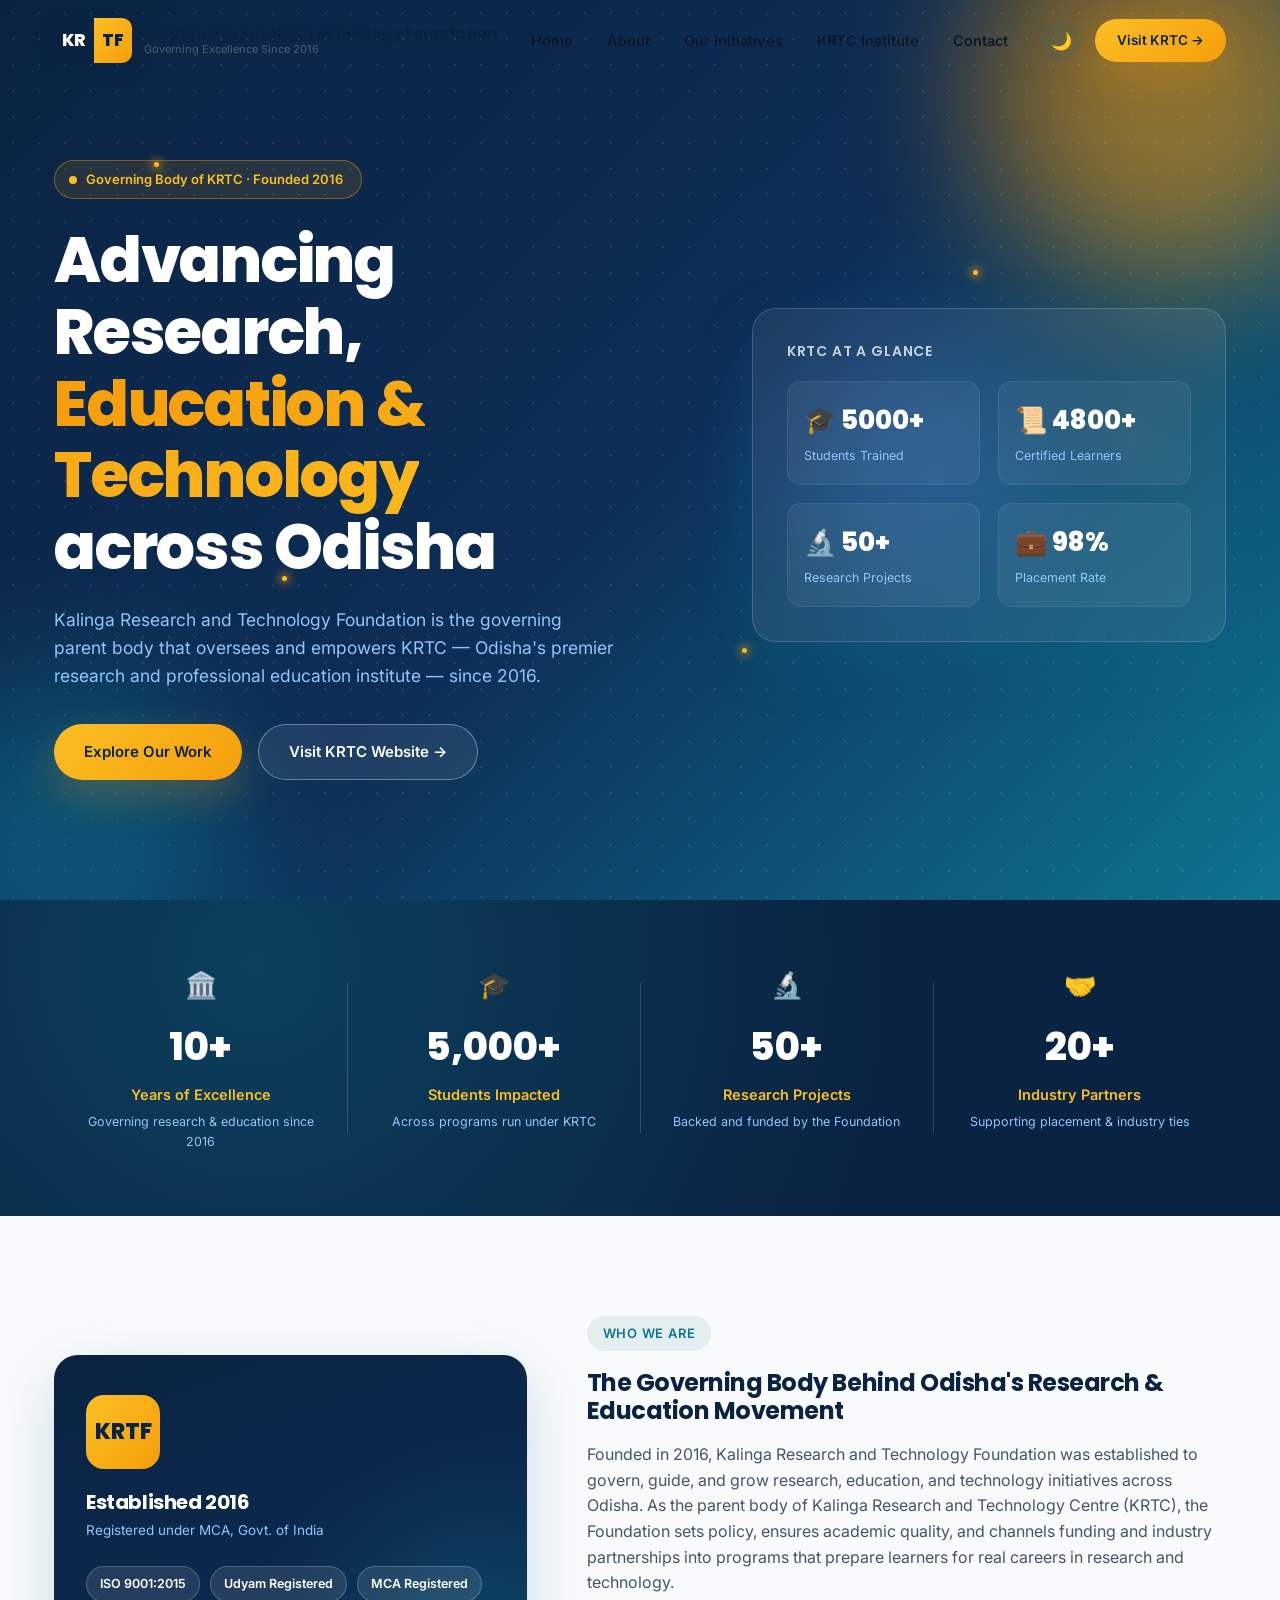
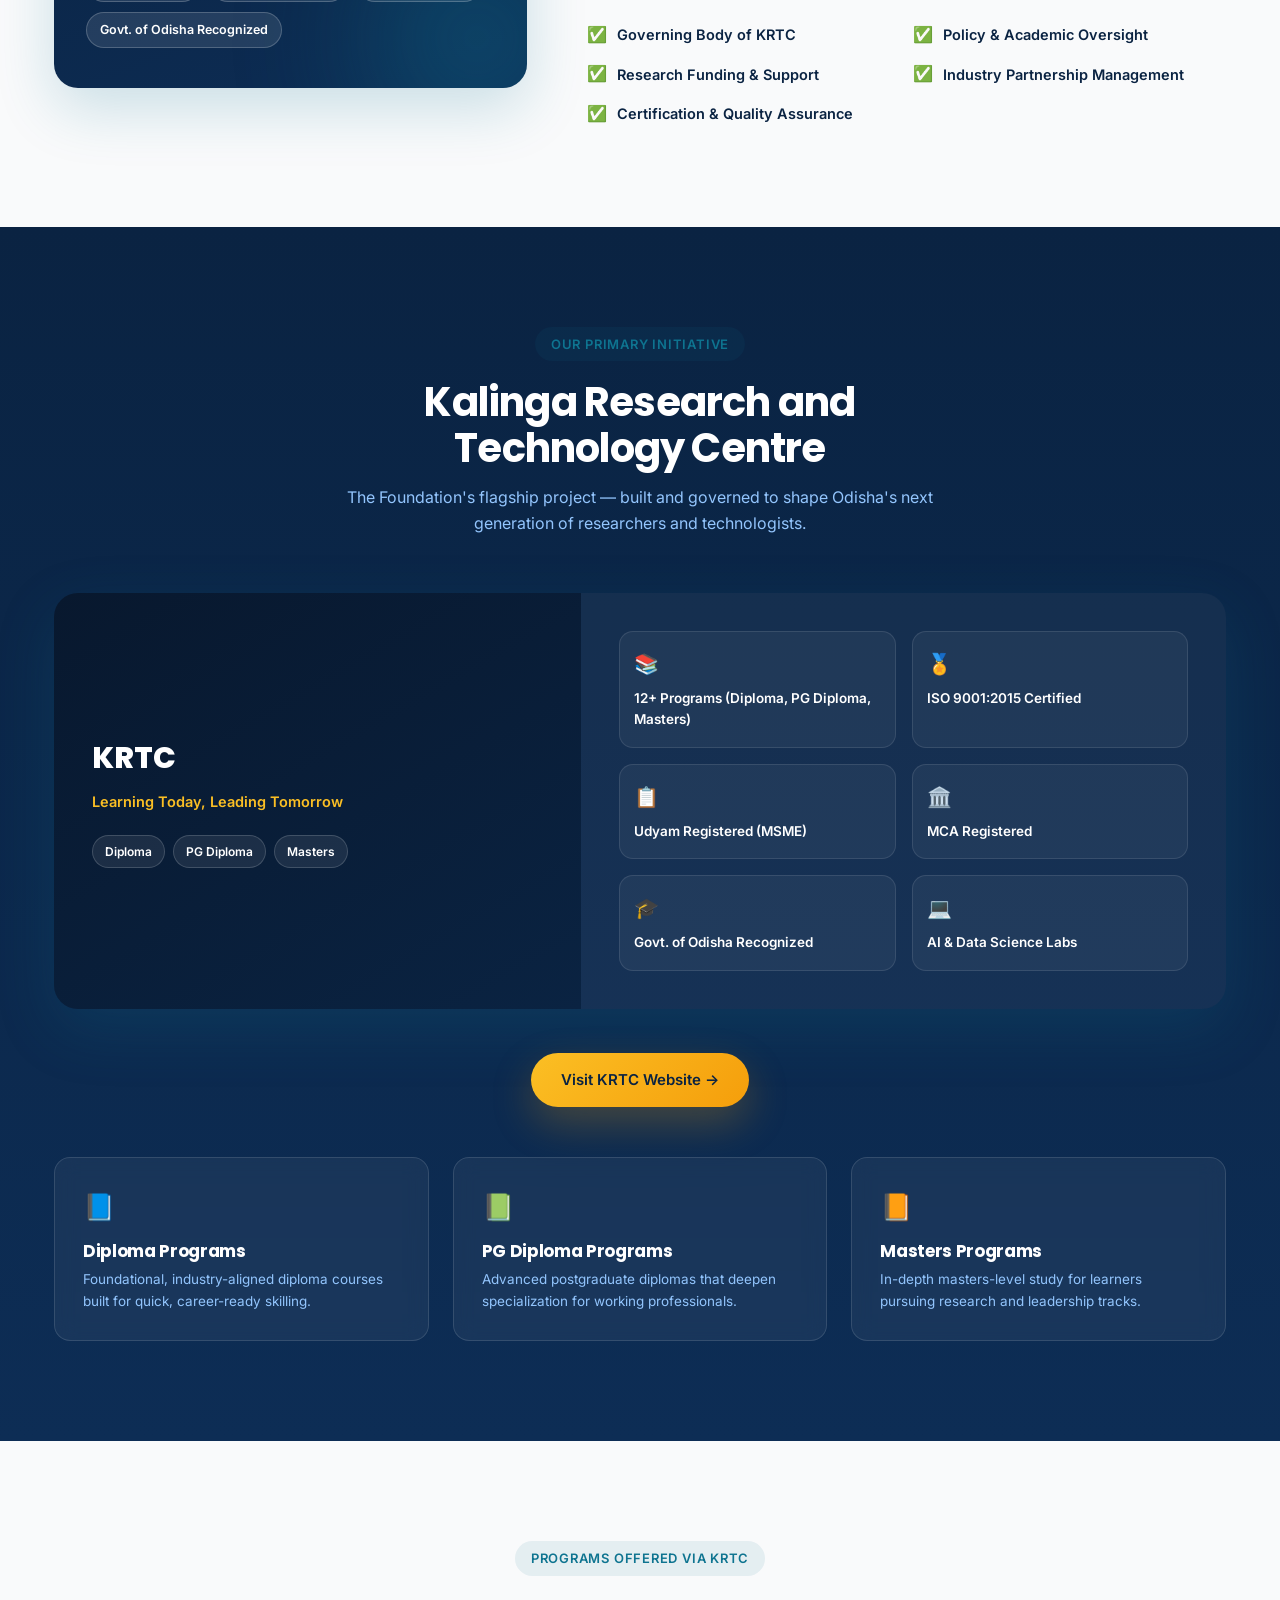
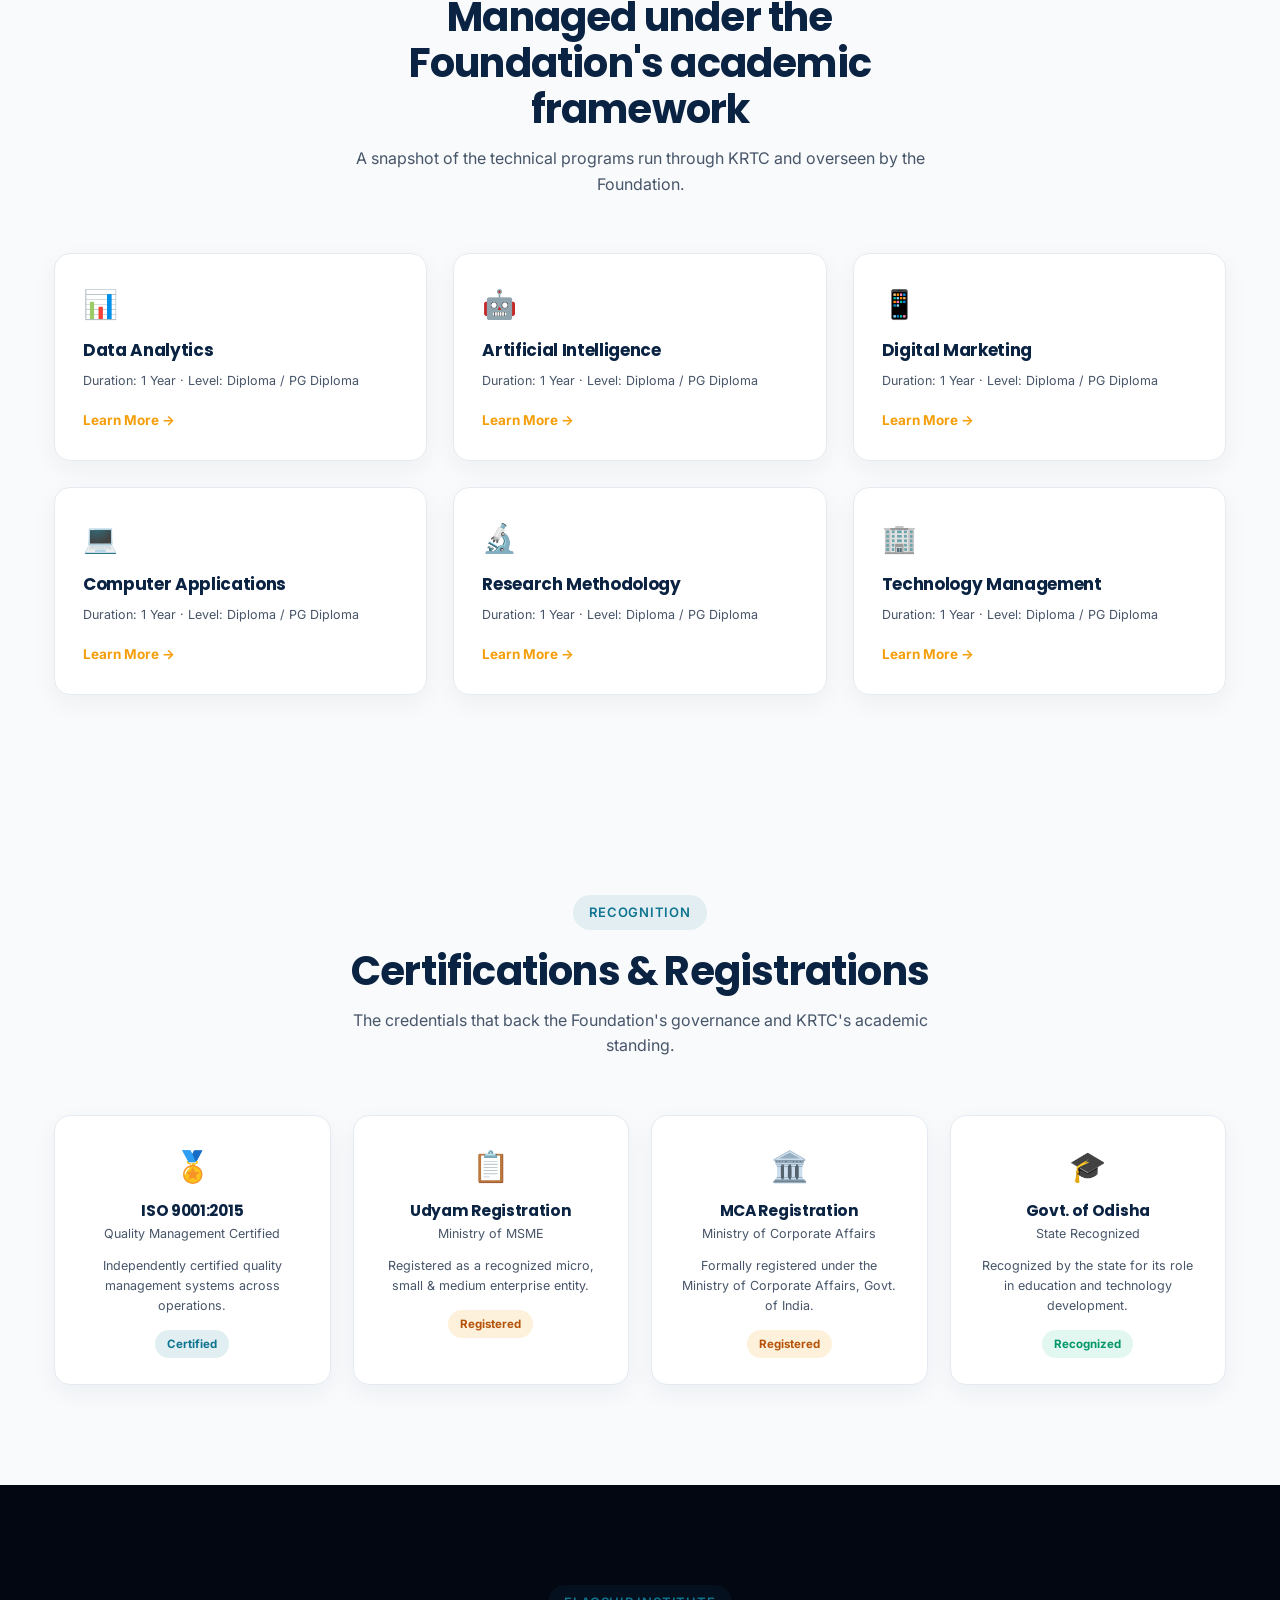
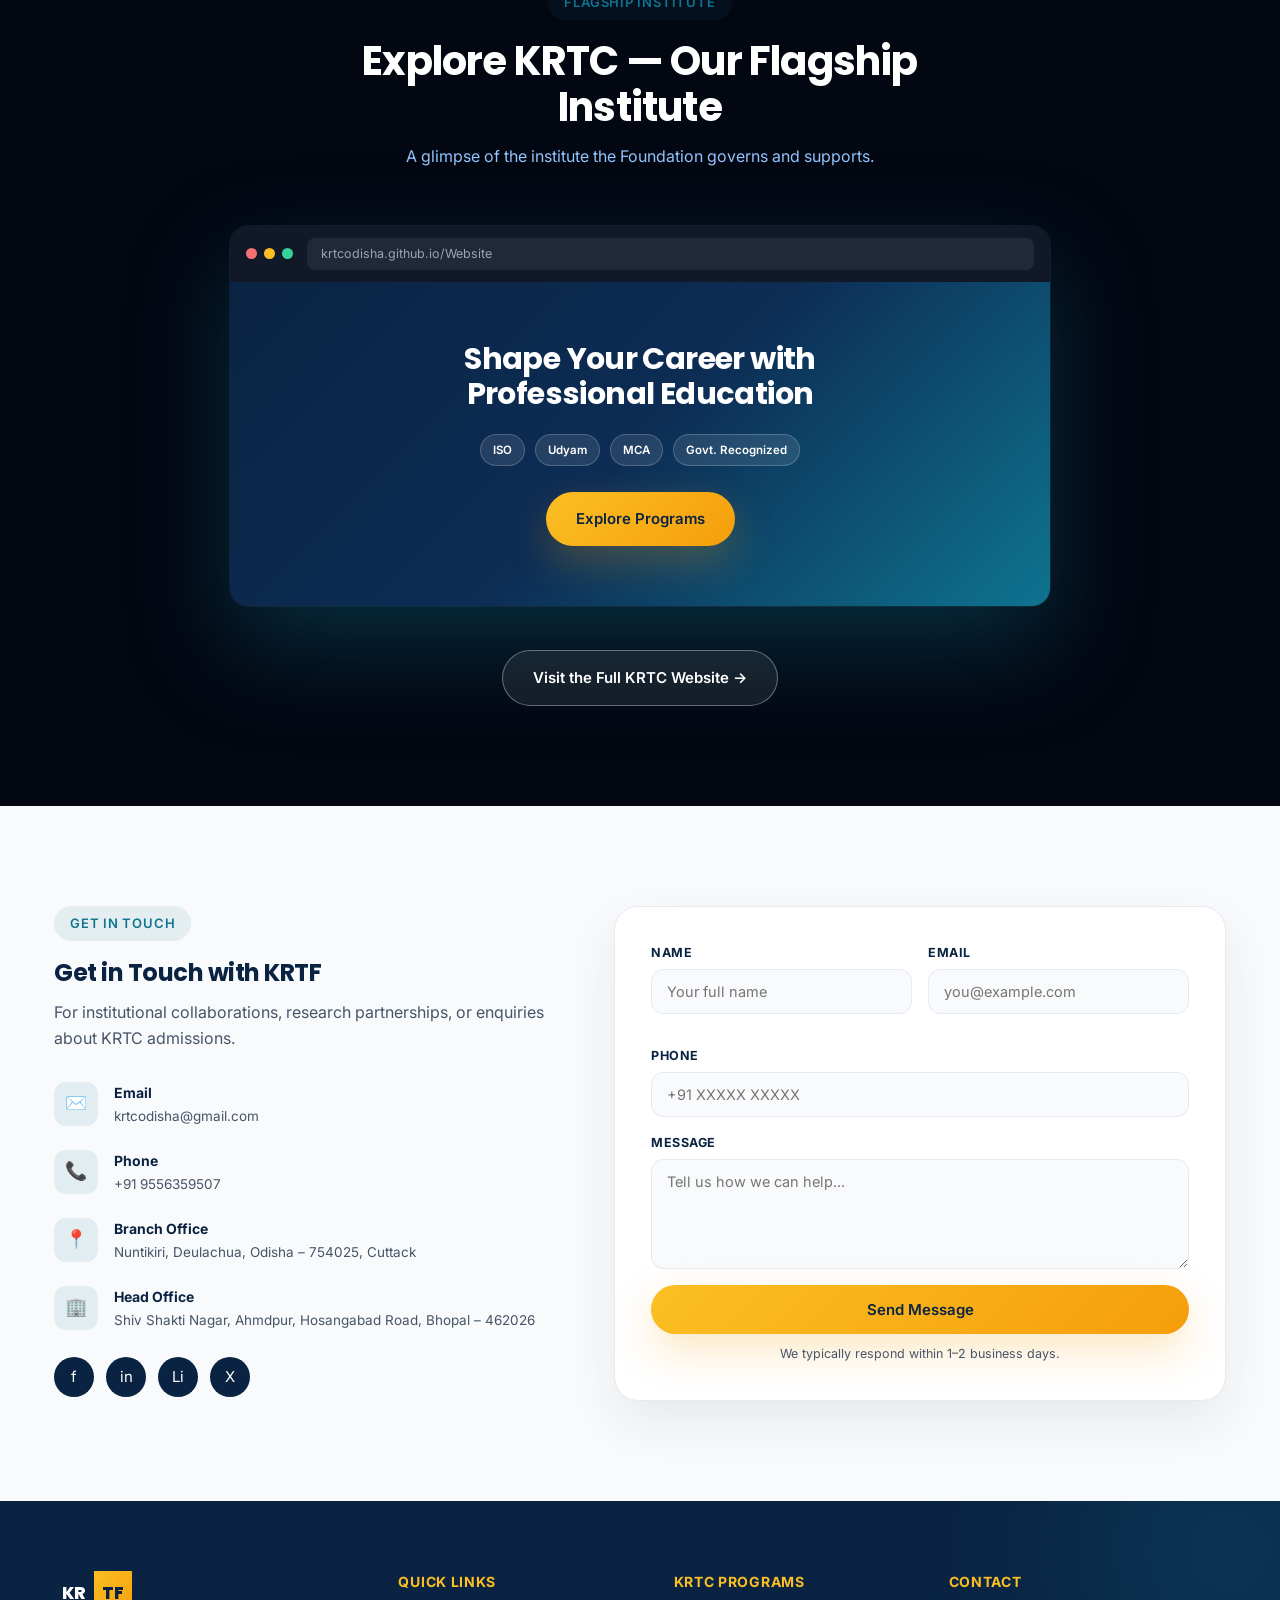
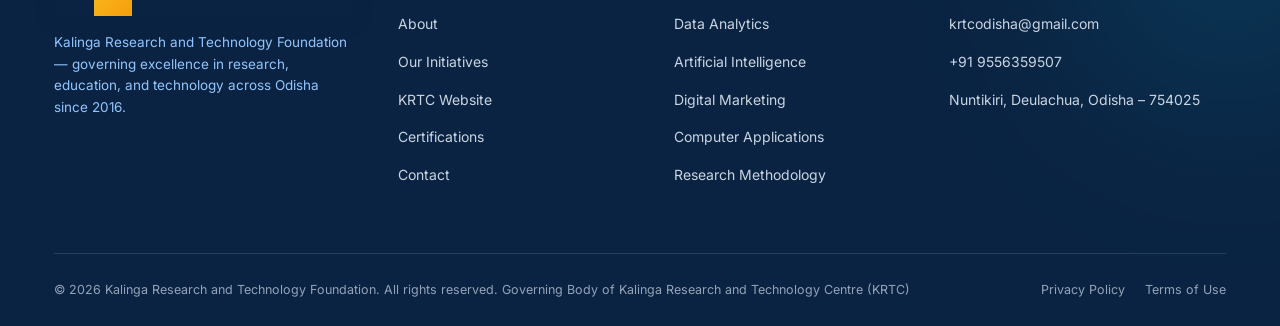
==== index.html @ 6bb54ee8 "Rename Website to index.html" ====
<!DOCTYPE html>
<html lang="en">
<head>
<meta charset="UTF-8">
<meta name="viewport" content="width=device-width, initial-scale=1.0">
<title>Kalinga Research and Technology Foundation (KRTF)</title>
<meta name="description" content="Kalinga Research and Technology Foundation — governing body of KRTC, advancing research, education and technology across Odisha since 2016.">
<link rel="preconnect" href="https://fonts.googleapis.com">
<link rel="preconnect" href="https://fonts.gstatic.com" crossorigin>
<link href="https://fonts.googleapis.com/css2?family=Poppins:wght@600;700;800&family=Inter:wght@400;500;600&display=swap" rel="stylesheet">
<style>
  :root{
    --navy:#0A2342;
    --navy-2:#0d2d55;
    --teal:#0E7490;
    --amber:#F59E0B;
    --amber-2:#FBBF24;
    --white:#FFFFFF;
    --off-white:#F8FAFC;
    --muted-blue:#93C5FD;
    --bg-light:#F9FAFB;
    --bg-dark:#030712;
    --ink:#0f172a;
    --ink-soft:#475569;
    --radius-lg:24px;
    --radius-md:16px;
    --shadow-teal:0 20px 60px rgba(14,116,144,0.20);
    --shadow-amber:0 16px 40px rgba(245,158,11,0.25);
  }

  *{box-sizing:border-box; margin:0; padding:0;}
  html{scroll-behavior:smooth;}
  @media (prefers-reduced-motion: reduce){
    html{scroll-behavior:auto;}
    *{animation-duration:0.01ms !important; animation-iteration-count:1 !important; transition-duration:0.01ms !important;}
  }

  body{
    font-family:'Inter', sans-serif;
    background:var(--bg-light);
    color:var(--ink);
    line-height:1.6;
    overflow-x:hidden;
    transition:background .4s ease, color .4s ease;
  }
  body.dark{
    background:var(--bg-dark);
    color:var(--off-white);
  }

  h1,h2,h3,h4{font-family:'Poppins', sans-serif; line-height:1.15; letter-spacing:-0.02em;}

  a{color:inherit; text-decoration:none;}
  img{max-width:100%; display:block;}
  ul{list-style:none;}
  button{font-family:inherit; cursor:pointer; border:none; background:none;}

  .container{max-width:1220px; margin:0 auto; padding:0 24px;}
  .eyebrow{
    display:inline-flex; align-items:center; gap:8px;
    font-size:13px; font-weight:600; letter-spacing:.06em; text-transform:uppercase;
    color:var(--teal); background:rgba(14,116,144,0.09);
    padding:7px 16px; border-radius:100px; margin-bottom:18px;
  }
  body.dark .eyebrow{ color:var(--amber-2); background:rgba(245,158,11,0.10); }

  .grad-text{
    background:linear-gradient(90deg, var(--amber) 0%, var(--amber-2) 45%, #FDE68A 70%, var(--amber) 100%);
    background-size:300% auto;
    -webkit-background-clip:text; background-clip:text; -webkit-text-fill-color:transparent; color:transparent;
    animation:gradShift 6s linear infinite;
  }
  @keyframes gradShift{ to{ background-position:300% center; } }

  .btn{
    display:inline-flex; align-items:center; justify-content:center; gap:8px;
    padding:15px 30px; border-radius:100px; font-weight:600; font-size:15px;
    transition:transform .35s cubic-bezier(.2,.8,.2,1), box-shadow .35s ease, background .3s ease;
    white-space:nowrap;
  }
  .btn-amber{
    background:linear-gradient(135deg, var(--amber-2), var(--amber));
    color:var(--navy); box-shadow:var(--shadow-amber);
  }
  .btn-amber:hover{ transform:translateY(-4px); box-shadow:0 22px 50px rgba(245,158,11,0.38); }
  .btn-glass{
    background:rgba(255,255,255,0.08); color:#fff; border:1px solid rgba(255,255,255,0.35);
    backdrop-filter:blur(10px); -webkit-backdrop-filter:blur(10px);
  }
  .btn-glass:hover{ transform:translateY(-4px); background:rgba(255,255,255,0.16); }

  /* Scroll progress */
  #scrollbar{
    position:fixed; top:0; left:0; height:3px; width:0%;
    background:linear-gradient(90deg, var(--amber), var(--amber-2));
    z-index:9999; transition:width .1s linear;
  }

  /* NAVBAR */
  header{
    position:fixed; top:0; left:0; right:0; z-index:1000;
    padding:18px 0; transition:all .4s cubic-bezier(.2,.8,.2,1);
  }
  header.scrolled{
    padding:12px 0;
    background:rgba(255,255,255,0.85);
    backdrop-filter:blur(14px); -webkit-backdrop-filter:blur(14px);
    box-shadow:0 4px 24px rgba(10,35,66,0.08);
  }
  body.dark header.scrolled{
    background:rgba(10,35,66,0.85);
    box-shadow:0 4px 24px rgba(0,0,0,0.4);
  }
  .nav-inner{display:flex; align-items:center; justify-content:space-between; gap:20px;}
  .logo-wrap{display:flex; align-items:center; gap:12px;}
  .logo-badge{
    display:flex; font-family:'Poppins',sans-serif; font-weight:800; font-size:17px; border-radius:10px; overflow:hidden;
    box-shadow:0 6px 18px rgba(10,35,66,0.25);
  }
  .logo-badge span{padding:9px 8px;}
  .logo-badge .kr{background:var(--navy); color:#fff;}
  .logo-badge .tf{background:linear-gradient(135deg,var(--amber-2),var(--amber)); color:var(--navy);}
  .logo-text-full{display:flex; flex-direction:column; line-height:1.2;}
  .logo-text-full strong{font-family:'Poppins',sans-serif; font-size:15px; font-weight:700; color:var(--navy);}
  body.dark .logo-text-full strong{color:#fff;}
  .logo-text-full small{font-size:11px; color:var(--ink-soft); font-weight:500;}
  body.dark .logo-text-full small{color:var(--muted-blue);}

  .nav-links{display:flex; align-items:center; gap:34px;}
  .nav-links a{font-size:14.5px; font-weight:600; color:var(--ink); position:relative; padding:4px 0;}
  body.dark .nav-links a{color:var(--off-white);}
  .nav-links a::after{
    content:''; position:absolute; left:0; bottom:-2px; width:0; height:2px;
    background:var(--amber); transition:width .3s ease;
  }
  .nav-links a:hover::after{width:100%;}

  .nav-actions{display:flex; align-items:center; gap:14px;}
  .mode-toggle{
    width:40px; height:40px; border-radius:50%; display:flex; align-items:center; justify-content:center;
    background:rgba(14,116,144,0.1); font-size:17px; transition:transform .3s ease, background .3s ease;
  }
  .mode-toggle:hover{transform:rotate(20deg) scale(1.08); background:rgba(14,116,144,0.2);}
  .burger{display:none; width:40px; height:40px; border-radius:10px; flex-direction:column; justify-content:center; align-items:center; gap:5px;}
  .burger span{width:22px; height:2px; background:var(--navy); border-radius:2px; transition:.3s;}
  body.dark .burger span{background:#fff;}

  .mobile-menu{
    display:none; position:fixed; top:70px; left:16px; right:16px; z-index:999;
    background:var(--off-white); border-radius:18px; padding:22px; box-shadow:0 20px 50px rgba(0,0,0,.2);
    max-height:0; overflow:hidden; opacity:0; transition:max-height .4s ease, opacity .3s ease, padding .4s ease;
  }
  body.dark .mobile-menu{background:#0d1b30;}
  .mobile-menu.open{max-height:420px; opacity:1;}
  .mobile-menu a{display:block; padding:12px 4px; font-weight:600; font-size:15px; border-bottom:1px solid rgba(148,163,184,.15);}

  @media (max-width:920px){
    .nav-links{display:none;}
    .burger{display:flex;}
    .mobile-menu{display:block;}
  }

  /* HERO */
  .hero{
    position:relative; min-height:100vh; display:flex; align-items:center;
    background:linear-gradient(135deg, var(--navy) 0%, var(--navy-2) 50%, var(--teal) 100%);
    overflow:hidden; padding:130px 0 80px;
  }
  .hero .grid-overlay{
    position:absolute; inset:0; opacity:.14;
    background-image:radial-gradient(rgba(255,255,255,.7) 1px, transparent 1px);
    background-size:26px 26px;
  }
  .orb{position:absolute; border-radius:50%; filter:blur(70px); opacity:.55; animation:floatOrb 9s ease-in-out infinite;}
  .orb1{width:380px; height:380px; background:var(--amber); top:-100px; right:-80px; animation-delay:0s;}
  .orb2{width:340px; height:340px; background:var(--teal); bottom:-120px; left:-100px; animation-delay:2s;}
  .orb3{width:220px; height:220px; background:#3b82f6; top:40%; right:20%; animation-delay:4s; opacity:.3;}
  @keyframes floatOrb{ 0%,100%{transform:scale(1) translateY(0);} 50%{transform:scale(1.18) translateY(-30px);} }

  .sparkle{position:absolute; width:5px; height:5px; background:var(--amber-2); border-radius:50%; box-shadow:0 0 10px 2px rgba(245,158,11,.8); animation:sparkleFloat 5s ease-in-out infinite;}
  @keyframes sparkleFloat{ 0%,100%{transform:translateY(0); opacity:.3;} 50%{transform:translateY(-24px); opacity:1;} }

  .hero-inner{position:relative; z-index:3; display:grid; grid-template-columns:1.15fr .85fr; gap:56px; align-items:center;}
  @media (max-width:980px){ .hero-inner{grid-template-columns:1fr;} }

  .pulse-dot{
    width:8px; height:8px; border-radius:50%; background:var(--amber-2);
    box-shadow:0 0 0 0 rgba(245,158,11,.7); animation:pulseDot 1.8s infinite;
  }
  @keyframes pulseDot{
    0%{box-shadow:0 0 0 0 rgba(245,158,11,.6);}
    70%{box-shadow:0 0 0 9px rgba(245,158,11,0);}
    100%{box-shadow:0 0 0 0 rgba(245,158,11,0);}
  }
  .hero-badge{
    display:inline-flex; align-items:center; gap:9px; background:rgba(245,158,11,.12);
    border:1px solid rgba(245,158,11,.4); color:var(--amber-2); font-size:13px; font-weight:600;
    padding:8px 18px 8px 14px; border-radius:100px; margin-bottom:26px;
  }
  .hero h1{font-size:clamp(2.4rem, 5vw, 3.9rem); color:#fff; font-weight:800; margin-bottom:22px;}
  .hero p.lead{color:var(--muted-blue); font-size:17.5px; max-width:560px; margin-bottom:34px;}
  .hero-cta{display:flex; gap:16px; flex-wrap:wrap; margin-bottom:10px;}

  .feature-card{
    position:relative; background:rgba(255,255,255,.07); border:1px solid rgba(255,255,255,.16);
    backdrop-filter:blur(18px); -webkit-backdrop-filter:blur(18px);
    border-radius:var(--radius-lg); padding:34px; box-shadow:var(--shadow-teal);
    overflow:hidden;
  }
  .feature-card::before{
    content:''; position:absolute; top:0; left:-150%; width:60%; height:100%;
    background:linear-gradient(120deg, transparent, rgba(255,255,255,.18), transparent);
    transform:skewX(-20deg); animation:shimmer 4.5s ease-in-out infinite;
  }
  @keyframes shimmer{ 0%{left:-150%;} 55%,100%{left:150%;} }
  .feature-card h4{color:#fff; font-size:14px; font-weight:600; text-transform:uppercase; letter-spacing:.06em; margin-bottom:22px; opacity:.75;}
  .feature-grid{display:grid; grid-template-columns:1fr 1fr; gap:18px;}
  .feature-stat{background:rgba(255,255,255,.05); border-radius:14px; padding:18px 16px; border:1px solid rgba(255,255,255,.08);}
  .feature-stat .num{font-family:'Poppins',sans-serif; font-size:26px; font-weight:800; color:#fff;}
  .feature-stat .lbl{font-size:12.5px; color:var(--muted-blue); margin-top:4px;}

  /* Section shared */
  section{padding:100px 0; position:relative;}
  .reveal{opacity:0; transform:translateY(40px); transition:opacity .8s cubic-bezier(.2,.7,.3,1), transform .8s cubic-bezier(.2,.7,.3,1);}
  .reveal.in{opacity:1; transform:translateY(0);}
  .sec-head{max-width:640px; margin-bottom:56px;}
  .sec-head.center{margin-left:auto; margin-right:auto; text-align:center;}
  .sec-head h2{font-size:clamp(1.7rem,3.4vw,2.5rem); font-weight:700; color:var(--navy);}
  body.dark .sec-head h2{color:#fff;}
  .sec-head p{color:var(--ink-soft); font-size:16px; margin-top:14px;}
  body.dark .sec-head p{color:var(--muted-blue);}

  /* STATS BAR */
  .stats-bar{background:var(--navy); position:relative; overflow:hidden;}
  .stats-bar::before{content:''; position:absolute; inset:0; background:radial-gradient(circle at 20% 20%, rgba(14,116,144,.35), transparent 60%);}
  .stats-grid{position:relative; z-index:2; display:grid; grid-template-columns:repeat(4,1fr); }
  .stat-item{padding:0 28px; text-align:center; position:relative;}
  .stat-item + .stat-item::before{content:''; position:absolute; left:0; top:10%; bottom:10%; width:1px; background:rgba(255,255,255,.15);}
  .stat-item .ic{font-size:26px; margin-bottom:10px;}
  .stat-item .num{font-family:'Poppins',sans-serif; font-weight:800; font-size:clamp(1.8rem,3vw,2.6rem); color:#fff;}
  .stat-item .lbl{color:var(--amber-2); font-weight:600; font-size:14.5px; margin-top:6px;}
  .stat-item .desc{color:var(--muted-blue); font-size:12.5px; margin-top:6px;}
  @media (max-width:800px){ .stats-grid{grid-template-columns:1fr 1fr; row-gap:40px;} .stat-item + .stat-item::before{display:none;} }

  /* ABOUT */
  .about-grid{display:grid; grid-template-columns:.85fr 1.15fr; gap:60px; align-items:center;}
  @media (max-width:920px){ .about-grid{grid-template-columns:1fr;} }
  .found-card{
    background:linear-gradient(160deg, var(--navy), var(--navy-2));
    border-radius:var(--radius-lg); padding:40px 32px; color:#fff; box-shadow:var(--shadow-teal);
    position:relative; overflow:hidden;
  }
  .found-card::after{content:''; position:absolute; width:220px; height:220px; background:var(--teal); filter:blur(70px); opacity:.4; bottom:-60px; right:-60px; border-radius:50%;}
  .found-mono{
    width:74px; height:74px; border-radius:18px; background:linear-gradient(135deg,var(--amber-2),var(--amber));
    display:flex; align-items:center; justify-content:center; font-family:'Poppins',sans-serif; font-weight:800;
    color:var(--navy); font-size:22px; margin-bottom:22px; position:relative; z-index:2;
  }
  .found-card h3{font-size:20px; margin-bottom:6px; position:relative; z-index:2;}
  .found-card .sub{color:var(--muted-blue); font-size:13.5px; margin-bottom:24px; position:relative; z-index:2;}
  .badge-list{display:flex; flex-wrap:wrap; gap:10px; position:relative; z-index:2;}
  .badge-pill{font-size:12.5px; font-weight:600; padding:7px 13px; border-radius:100px; background:rgba(255,255,255,.1); border:1px solid rgba(255,255,255,.2);}

  .about-text h2{color:var(--navy); margin-bottom:18px;}
  body.dark .about-text h2{color:#fff;}
  .about-text > p{color:var(--ink-soft); margin-bottom:26px; font-size:16px;}
  body.dark .about-text > p{color:var(--muted-blue);}
  .role-list{display:grid; grid-template-columns:1fr 1fr; gap:14px;}
  .role-list li{display:flex; align-items:center; gap:10px; font-weight:600; font-size:14.5px; color:var(--navy);}
  body.dark .role-list li{color:#fff;}
  .role-list li .tick{color:var(--teal); font-size:16px;}
  @media (max-width:560px){ .role-list{grid-template-columns:1fr;} }

  /* INITIATIVES */
  .initiatives{background:linear-gradient(180deg, var(--navy), var(--navy-2));}
  .initiatives .sec-head h2, .initiatives .sec-head p{color:#fff;}
  .initiatives .sec-head p{color:var(--muted-blue);}
  .krtc-card{
    display:grid; grid-template-columns:.9fr 1.1fr; border-radius:var(--radius-lg); overflow:hidden;
    box-shadow:var(--shadow-teal); margin-bottom:44px;
  }
  @media (max-width:860px){ .krtc-card{grid-template-columns:1fr;} }
  .krtc-left{
    background:linear-gradient(150deg, #08182e, var(--navy)); padding:44px 38px; color:#fff; position:relative;
    display:flex; flex-direction:column; justify-content:center;
  }
  .krtc-left .kname{font-family:'Poppins',sans-serif; font-weight:800; font-size:30px; margin-bottom:8px;}
  .krtc-left .ktag{color:var(--amber-2); font-weight:600; font-size:14.5px; margin-bottom:22px;}
  .krtc-left .kcats{display:flex; flex-wrap:wrap; gap:8px;}
  .krtc-left .kcats span{font-size:12px; font-weight:600; background:rgba(255,255,255,.08); border:1px solid rgba(255,255,255,.16); padding:6px 12px; border-radius:100px;}
  .krtc-right{background:rgba(255,255,255,.04); padding:38px; display:grid; grid-template-columns:1fr 1fr; gap:16px;}
  .kfeat{background:rgba(255,255,255,.05); border:1px solid rgba(255,255,255,.1); border-radius:14px; padding:16px 14px; transition:transform .3s ease, border-color .3s ease;}
  .kfeat:hover{transform:translateY(-4px); border-color:rgba(245,158,11,.5);}
  .kfeat .ic{font-size:20px; margin-bottom:8px;}
  .kfeat p{color:#fff; font-size:13.5px; font-weight:600;}

  .krtc-cta{text-align:center; margin-bottom:50px;}

  .cat-grid{display:grid; grid-template-columns:repeat(3,1fr); gap:24px;}
  @media (max-width:800px){ .cat-grid{grid-template-columns:1fr;} }
  .cat-card{
    background:rgba(255,255,255,.05); border:1px solid rgba(255,255,255,.12); backdrop-filter:blur(10px);
    border-radius:var(--radius-md); padding:28px; transition:transform .35s ease, border-color .35s ease;
  }
  .cat-card:hover{transform:translateY(-6px); border-color:var(--amber);}
  .cat-card .ic{font-size:26px; margin-bottom:14px;}
  .cat-card h4{color:#fff; font-size:17px; margin-bottom:8px;}
  .cat-card p{color:var(--muted-blue); font-size:13.5px;}

  /* PROGRAMS */
  .prog-grid{display:grid; grid-template-columns:repeat(3,1fr); gap:26px;}
  @media (max-width:900px){ .prog-grid{grid-template-columns:1fr 1fr;} }
  @media (max-width:600px){ .prog-grid{grid-template-columns:1fr;} }
  .prog-card{
    background:#fff; border:1px solid #E5EAF2; border-radius:var(--radius-md); padding:28px;
    box-shadow:0 8px 24px rgba(10,35,66,.05); transition:transform .35s ease, box-shadow .35s ease, border-color .35s ease;
    position:relative; overflow:hidden;
  }
  body.dark .prog-card{background:#0d1b30; border-color:rgba(255,255,255,.08);}
  .prog-card::before{content:''; position:absolute; top:0; left:-150%; width:50%; height:100%; background:linear-gradient(120deg, transparent, rgba(245,158,11,.14), transparent); transform:skewX(-20deg); transition:left .6s ease;}
  .prog-card:hover::before{left:150%;}
  .prog-card:hover{transform:translateY(-6px); box-shadow:0 20px 44px rgba(10,35,66,.12); border-color:var(--amber);}
  .prog-card .ic{font-size:28px; margin-bottom:14px;}
  .prog-card h4{font-size:17px; color:var(--navy); margin-bottom:10px;}
  body.dark .prog-card h4{color:#fff;}
  .prog-card .meta{font-size:12.5px; color:var(--ink-soft); margin-bottom:16px;}
  body.dark .prog-card .meta{color:var(--muted-blue);}
  .prog-card .learn{font-size:13.5px; font-weight:700; color:var(--amber);}

  /* CERTIFICATIONS */
  .cert-grid{display:grid; grid-template-columns:repeat(4,1fr); gap:22px;}
  @media (max-width:900px){ .cert-grid{grid-template-columns:1fr 1fr;} }
  @media (max-width:520px){ .cert-grid{grid-template-columns:1fr;} }
  .cert-card{
    background:#fff; border-radius:var(--radius-md); padding:26px; text-align:center;
    border:1px solid #E5EAF2; box-shadow:0 8px 24px rgba(10,35,66,.05);
    transition:transform .35s ease, box-shadow .35s ease;
  }
  body.dark .cert-card{background:#0d1b30; border-color:rgba(255,255,255,.08);}
  .cert-card:hover{transform:translateY(-6px); box-shadow:0 20px 44px rgba(10,35,66,.12);}
  .cert-card .ic{font-size:30px; margin-bottom:12px;}
  .cert-card h4{font-size:15.5px; color:var(--navy); margin-bottom:4px;}
  body.dark .cert-card h4{color:#fff;}
  .cert-card .subt{font-size:12.5px; color:var(--ink-soft); margin-bottom:12px;}
  body.dark .cert-card .subt{color:var(--muted-blue);}
  .cert-card p.d{font-size:12.5px; color:var(--ink-soft); margin-bottom:14px;}
  body.dark .cert-card p.d{color:var(--muted-blue);}
  .status-pill{display:inline-block; font-size:11.5px; font-weight:700; padding:5px 12px; border-radius:100px;}
  .status-pill.cert{background:rgba(14,116,144,.12); color:var(--teal);}
  .status-pill.reg{background:rgba(245,158,11,.14); color:#b45309;}
  .status-pill.rec{background:rgba(16,185,129,.12); color:#059669;}
  body.dark .status-pill.reg{color:var(--amber-2);}

  /* KRTC PREVIEW */
  .preview-sec{background:var(--bg-dark);}
  .preview-sec .sec-head h2{color:#fff;}
  .preview-sec .sec-head p{color:var(--muted-blue);}
  .browser-frame{
    max-width:820px; margin:0 auto; border-radius:18px; overflow:hidden;
    box-shadow:0 40px 100px rgba(14,116,144,.35), 0 0 0 1px rgba(255,255,255,.06);
    position:relative;
  }
  .browser-frame::before{
    content:''; position:absolute; inset:-40px; background:radial-gradient(circle, rgba(14,116,144,.35), transparent 65%); z-index:-1;
  }
  .browser-top{background:#111827; padding:12px 16px; display:flex; align-items:center; gap:14px;}
  .dots{display:flex; gap:7px;}
  .dots span{width:11px; height:11px; border-radius:50%;}
  .dots .r{background:#f87171;} .dots .y{background:#fbbf24;} .dots .g{background:#34d399;}
  .url-bar{flex:1; background:#1f2937; color:#9CA3AF; font-size:12.5px; padding:6px 14px; border-radius:8px; font-family:'Inter',sans-serif;}
  .browser-body{
    background:linear-gradient(135deg, var(--navy), var(--navy-2), var(--teal));
    padding:60px 30px; text-align:center;
  }
  .browser-body h3{color:#fff; font-size:clamp(1.3rem,3vw,1.9rem); margin-bottom:22px;}
  .mini-badges{display:flex; flex-wrap:wrap; justify-content:center; gap:10px; margin-bottom:26px;}
  .mini-badges span{font-size:11.5px; font-weight:600; color:#fff; background:rgba(255,255,255,.1); border:1px solid rgba(255,255,255,.2); padding:6px 12px; border-radius:100px;}
  .preview-cta{text-align:center; margin-top:44px;}

  /* CONTACT */
  .contact-grid{display:grid; grid-template-columns:.9fr 1.1fr; gap:60px;}
  @media (max-width:900px){ .contact-grid{grid-template-columns:1fr;} }
  .contact-info h2{color:var(--navy); margin-bottom:14px;}
  body.dark .contact-info h2{color:#fff;}
  .contact-info > p{color:var(--ink-soft); margin-bottom:30px;}
  body.dark .contact-info > p{color:var(--muted-blue);}
  .info-row{display:flex; gap:16px; margin-bottom:22px; align-items:flex-start;}
  .info-row .ic{
    width:44px; height:44px; border-radius:12px; background:rgba(14,116,144,.1); color:var(--teal);
    display:flex; align-items:center; justify-content:center; font-size:18px; flex-shrink:0;
  }
  body.dark .info-row .ic{background:rgba(245,158,11,.12); color:var(--amber-2);}
  .info-row .t{font-weight:700; font-size:14px; color:var(--navy); margin-bottom:2px;}
  body.dark .info-row .t{color:#fff;}
  .info-row .d{font-size:13.5px; color:var(--ink-soft);}
  body.dark .info-row .d{color:var(--muted-blue);}
  .social-row{display:flex; gap:12px; margin-top:26px;}
  .social-row a{
    width:40px; height:40px; border-radius:50%; background:var(--navy); color:#fff; display:flex;
    align-items:center; justify-content:center; font-size:15px; transition:transform .3s ease, background .3s ease;
  }
  .social-row a:hover{transform:translateY(-4px); background:var(--teal);}

  .contact-form{
    background:#fff; border:1px solid #E5EAF2; border-radius:var(--radius-lg); padding:36px;
    box-shadow:0 20px 50px rgba(10,35,66,.08);
  }
  body.dark .contact-form{background:rgba(255,255,255,.05); border-color:rgba(255,255,255,.12); backdrop-filter:blur(14px);}
  .form-row{display:grid; grid-template-columns:1fr 1fr; gap:16px; margin-bottom:16px;}
  @media (max-width:520px){ .form-row{grid-template-columns:1fr;} }
  .field{display:flex; flex-direction:column; gap:6px; margin-bottom:16px;}
  .field label{font-size:12.5px; font-weight:700; color:var(--navy); text-transform:uppercase; letter-spacing:.04em;}
  body.dark .field label{color:var(--muted-blue);}
  .field input, .field textarea{
    padding:13px 15px; border-radius:12px; border:1.5px solid #E5EAF2; font-family:inherit; font-size:14.5px;
    background:var(--off-white); color:var(--ink); transition:border-color .25s ease, box-shadow .25s ease;
  }
  body.dark .field input, body.dark .field textarea{background:rgba(255,255,255,.06); border-color:rgba(255,255,255,.14); color:#fff;}
  .field input:focus, .field textarea:focus{outline:none; border-color:var(--teal); box-shadow:0 0 0 4px rgba(14,116,144,.12);}
  .field textarea{resize:vertical; min-height:110px;}
  .form-note{font-size:12.5px; color:var(--ink-soft); margin-top:10px; text-align:center;}
  body.dark .form-note{color:var(--muted-blue);}

  /* FOOTER */
  footer{background:var(--navy); color:#fff; padding:70px 0 26px; position:relative; overflow:hidden;}
  footer::before{content:''; position:absolute; top:-100px; right:-100px; width:300px; height:300px; background:var(--teal); filter:blur(90px); opacity:.25; border-radius:50%;}
  .foot-grid{display:grid; grid-template-columns:1.3fr 1fr 1fr 1.2fr; gap:44px; position:relative; z-index:2;}
  @media (max-width:860px){ .foot-grid{grid-template-columns:1fr 1fr; row-gap:40px;} }
  @media (max-width:520px){ .foot-grid{grid-template-columns:1fr;} }
  .foot-col h5{font-size:14px; font-weight:700; margin-bottom:18px; color:var(--amber-2); text-transform:uppercase; letter-spacing:.05em;}
  .foot-col ul li{margin-bottom:12px;}
  .foot-col ul li a{font-size:14px; color:#cbd5e1; transition:color .25s ease;}
  .foot-col ul li a:hover{color:var(--amber-2);}
  .foot-about p{color:var(--muted-blue); font-size:13.5px; margin:16px 0 0;}
  .foot-bottom{
    border-top:1px solid rgba(255,255,255,.12); margin-top:54px; padding-top:26px;
    display:flex; justify-content:space-between; flex-wrap:wrap; gap:14px; font-size:12.5px; color:#94a3b8;
    position:relative; z-index:2;
  }
  .foot-bottom .links{display:flex; gap:20px;}
  .foot-bottom a:hover{color:var(--amber-2);}

  ::selection{background:var(--amber); color:var(--navy);}
</style>
</head>
<body>

<div id="scrollbar"></div>

<header id="siteHeader">
  <div class="container nav-inner">
    <a href="#home" class="logo-wrap">
      <span class="logo-badge"><span class="kr">KR</span><span class="tf">TF</span></span>
      <span class="logo-text-full">
        <strong>Kalinga Research &amp; Technology Foundation</strong>
        <small>Governing Excellence Since 2016</small>
      </span>
    </a>
    <nav class="nav-links">
      <a href="#home">Home</a>
      <a href="#about">About</a>
      <a href="#initiatives">Our Initiatives</a>
      <a href="#krtc">KRTC Institute</a>
      <a href="#contact">Contact</a>
    </nav>
    <div class="nav-actions">
      <button class="mode-toggle" id="modeToggle" aria-label="Toggle dark mode">🌙</button>
      <a href="https://krtcodisha.github.io/Website" target="_blank" rel="noopener" class="btn btn-amber" style="padding:11px 22px; font-size:13.5px;">Visit KRTC →</a>
      <button class="burger" id="burger" aria-label="Menu"><span></span><span></span><span></span></button>
    </div>
  </div>
  <div class="mobile-menu" id="mobileMenu">
    <a href="#home">Home</a>
    <a href="#about">About</a>
    <a href="#initiatives">Our Initiatives</a>
    <a href="#krtc">KRTC Institute</a>
    <a href="#contact">Contact</a>
  </div>
</header>

<!-- HERO -->
<section class="hero" id="home">
  <div class="grid-overlay"></div>
  <div class="orb orb1"></div>
  <div class="orb orb2"></div>
  <div class="orb orb3"></div>
  <div class="sparkle" style="top:18%; left:12%;"></div>
  <div class="sparkle" style="top:30%; left:76%; animation-delay:1s;"></div>
  <div class="sparkle" style="top:64%; left:22%; animation-delay:2s;"></div>
  <div class="sparkle" style="top:72%; left:58%; animation-delay:1.6s;"></div>
  <div class="sparkle" style="top:48%; left:88%; animation-delay:.5s;"></div>

  <div class="container hero-inner">
    <div>
      <div class="hero-badge"><span class="pulse-dot"></span> Governing Body of KRTC · Founded 2016</div>
      <h1>Advancing Research,<br><span class="grad-text">Education &amp; Technology</span><br>across Odisha</h1>
      <p class="lead">Kalinga Research and Technology Foundation is the governing parent body that oversees and empowers KRTC — Odisha's premier research and professional education institute — since 2016.</p>
      <div class="hero-cta">
        <a href="#initiatives" class="btn btn-amber">Explore Our Work</a>
        <a href="https://krtcodisha.github.io/Website" target="_blank" rel="noopener" class="btn btn-glass">Visit KRTC Website →</a>
      </div>
    </div>

    <div class="feature-card">
      <h4>KRTC at a Glance</h4>
      <div class="feature-grid">
        <div class="feature-stat"><div class="num">🎓 5000+</div><div class="lbl">Students Trained</div></div>
        <div class="feature-stat"><div class="num">📜 4800+</div><div class="lbl">Certified Learners</div></div>
        <div class="feature-stat"><div class="num">🔬 50+</div><div class="lbl">Research Projects</div></div>
        <div class="feature-stat"><div class="num">💼 98%</div><div class="lbl">Placement Rate</div></div>
      </div>
    </div>
  </div>
</section>

<!-- STATS BAR -->
<section class="stats-bar" style="padding:64px 0;">
  <div class="container stats-grid">
    <div class="stat-item reveal">
      <div class="ic">🏛️</div>
      <div class="num" data-count="10">0+</div>
      <div class="lbl">Years of Excellence</div>
      <div class="desc">Governing research &amp; education since 2016</div>
    </div>
    <div class="stat-item reveal">
      <div class="ic">🎓</div>
      <div class="num" data-count="5000">0+</div>
      <div class="lbl">Students Impacted</div>
      <div class="desc">Across programs run under KRTC</div>
    </div>
    <div class="stat-item reveal">
      <div class="ic">🔬</div>
      <div class="num" data-count="50">0+</div>
      <div class="lbl">Research Projects</div>
      <div class="desc">Backed and funded by the Foundation</div>
    </div>
    <div class="stat-item reveal">
      <div class="ic">🤝</div>
      <div class="num" data-count="20">0+</div>
      <div class="lbl">Industry Partners</div>
      <div class="desc">Supporting placement &amp; industry ties</div>
    </div>
  </div>
</section>

<!-- ABOUT -->
<section id="about">
  <div class="container about-grid">
    <div class="found-card reveal">
      <div class="found-mono">KRTF</div>
      <h3>Established 2016</h3>
      <div class="sub">Registered under MCA, Govt. of India</div>
      <div class="badge-list">
        <span class="badge-pill">ISO 9001:2015</span>
        <span class="badge-pill">Udyam Registered</span>
        <span class="badge-pill">MCA Registered</span>
        <span class="badge-pill">Govt. of Odisha Recognized</span>
      </div>
    </div>

    <div class="about-text reveal">
      <span class="eyebrow">Who We Are</span>
      <h2>The Governing Body Behind Odisha's Research &amp; Education Movement</h2>
      <p>Founded in 2016, Kalinga Research and Technology Foundation was established to govern, guide, and grow research, education, and technology initiatives across Odisha. As the parent body of Kalinga Research and Technology Centre (KRTC), the Foundation sets policy, ensures academic quality, and channels funding and industry partnerships into programs that prepare learners for real careers in research and technology.</p>
      <ul class="role-list">
        <li><span class="tick">✅</span> Governing Body of KRTC</li>
        <li><span class="tick">✅</span> Policy &amp; Academic Oversight</li>
        <li><span class="tick">✅</span> Research Funding &amp; Support</li>
        <li><span class="tick">✅</span> Industry Partnership Management</li>
        <li><span class="tick">✅</span> Certification &amp; Quality Assurance</li>
      </ul>
    </div>
  </div>
</section>

<!-- INITIATIVES -->
<section class="initiatives" id="initiatives">
  <div class="container">
    <div class="sec-head center reveal">
      <span class="eyebrow">Our Primary Initiative</span>
      <h2>Kalinga Research and Technology Centre</h2>
      <p>The Foundation's flagship project — built and governed to shape Odisha's next generation of researchers and technologists.</p>
    </div>

    <div class="krtc-card reveal">
      <div class="krtc-left">
        <div class="kname">KRTC</div>
        <div class="ktag">Learning Today, Leading Tomorrow</div>
        <div class="kcats">
          <span>Diploma</span><span>PG Diploma</span><span>Masters</span>
        </div>
      </div>
      <div class="krtc-right">
        <div class="kfeat"><div class="ic">📚</div><p>12+ Programs (Diploma, PG Diploma, Masters)</p></div>
        <div class="kfeat"><div class="ic">🏅</div><p>ISO 9001:2015 Certified</p></div>
        <div class="kfeat"><div class="ic">📋</div><p>Udyam Registered (MSME)</p></div>
        <div class="kfeat"><div class="ic">🏛️</div><p>MCA Registered</p></div>
        <div class="kfeat"><div class="ic">🎓</div><p>Govt. of Odisha Recognized</p></div>
        <div class="kfeat"><div class="ic">💻</div><p>AI &amp; Data Science Labs</p></div>
      </div>
    </div>

    <div class="krtc-cta reveal">
      <a href="https://krtcodisha.github.io/Website" target="_blank" rel="noopener" class="btn btn-amber">Visit KRTC Website →</a>
    </div>

    <div class="cat-grid" id="krtc">
      <div class="cat-card reveal">
        <div class="ic">📘</div>
        <h4>Diploma Programs</h4>
        <p>Foundational, industry-aligned diploma courses built for quick, career-ready skilling.</p>
      </div>
      <div class="cat-card reveal">
        <div class="ic">📗</div>
        <h4>PG Diploma Programs</h4>
        <p>Advanced postgraduate diplomas that deepen specialization for working professionals.</p>
      </div>
      <div class="cat-card reveal">
        <div class="ic">📙</div>
        <h4>Masters Programs</h4>
        <p>In-depth masters-level study for learners pursuing research and leadership tracks.</p>
      </div>
    </div>
  </div>
</section>

<!-- PROGRAMS -->
<section id="programs">
  <div class="container">
    <div class="sec-head center reveal">
      <span class="eyebrow">Programs Offered via KRTC</span>
      <h2>Managed under the Foundation's academic framework</h2>
      <p>A snapshot of the technical programs run through KRTC and overseen by the Foundation.</p>
    </div>
    <div class="prog-grid">
      <div class="prog-card reveal">
        <div class="ic">📊</div>
        <h4>Data Analytics</h4>
        <div class="meta">Duration: 1 Year · Level: Diploma / PG Diploma</div>
        <a href="https://krtcodisha.github.io/Website" target="_blank" rel="noopener" class="learn">Learn More →</a>
      </div>
      <div class="prog-card reveal">
        <div class="ic">🤖</div>
        <h4>Artificial Intelligence</h4>
        <div class="meta">Duration: 1 Year · Level: Diploma / PG Diploma</div>
        <a href="https://krtcodisha.github.io/Website" target="_blank" rel="noopener" class="learn">Learn More →</a>
      </div>
      <div class="prog-card reveal">
        <div class="ic">📱</div>
        <h4>Digital Marketing</h4>
        <div class="meta">Duration: 1 Year · Level: Diploma / PG Diploma</div>
        <a href="https://krtcodisha.github.io/Website" target="_blank" rel="noopener" class="learn">Learn More →</a>
      </div>
      <div class="prog-card reveal">
        <div class="ic">💻</div>
        <h4>Computer Applications</h4>
        <div class="meta">Duration: 1 Year · Level: Diploma / PG Diploma</div>
        <a href="https://krtcodisha.github.io/Website" target="_blank" rel="noopener" class="learn">Learn More →</a>
      </div>
      <div class="prog-card reveal">
        <div class="ic">🔬</div>
        <h4>Research Methodology</h4>
        <div class="meta">Duration: 1 Year · Level: Diploma / PG Diploma</div>
        <a href="https://krtcodisha.github.io/Website" target="_blank" rel="noopener" class="learn">Learn More →</a>
      </div>
      <div class="prog-card reveal">
        <div class="ic">🏢</div>
        <h4>Technology Management</h4>
        <div class="meta">Duration: 1 Year · Level: Diploma / PG Diploma</div>
        <a href="https://krtcodisha.github.io/Website" target="_blank" rel="noopener" class="learn">Learn More →</a>
      </div>
    </div>
  </div>
</section>

<!-- CERTIFICATIONS -->
<section id="certifications" style="background:var(--off-white);">
  <div class="container">
    <div class="sec-head center reveal">
      <span class="eyebrow">Recognition</span>
      <h2>Certifications &amp; Registrations</h2>
      <p>The credentials that back the Foundation's governance and KRTC's academic standing.</p>
    </div>
    <div class="cert-grid">
      <div class="cert-card reveal">
        <div class="ic">🏅</div>
        <h4>ISO 9001:2015</h4>
        <div class="subt">Quality Management Certified</div>
        <p class="d">Independently certified quality management systems across operations.</p>
        <span class="status-pill cert">Certified</span>
      </div>
      <div class="cert-card reveal">
        <div class="ic">📋</div>
        <h4>Udyam Registration</h4>
        <div class="subt">Ministry of MSME</div>
        <p class="d">Registered as a recognized micro, small &amp; medium enterprise entity.</p>
        <span class="status-pill reg">Registered</span>
      </div>
      <div class="cert-card reveal">
        <div class="ic">🏛️</div>
        <h4>MCA Registration</h4>
        <div class="subt">Ministry of Corporate Affairs</div>
        <p class="d">Formally registered under the Ministry of Corporate Affairs, Govt. of India.</p>
        <span class="status-pill reg">Registered</span>
      </div>
      <div class="cert-card reveal">
        <div class="ic">🎓</div>
        <h4>Govt. of Odisha</h4>
        <div class="subt">State Recognized</div>
        <p class="d">Recognized by the state for its role in education and technology development.</p>
        <span class="status-pill rec">Recognized</span>
      </div>
    </div>
  </div>
</section>

<!-- KRTC PREVIEW -->
<section class="preview-sec">
  <div class="container">
    <div class="sec-head center reveal">
      <span class="eyebrow">Flagship Institute</span>
      <h2>Explore KRTC — Our Flagship Institute</h2>
      <p>A glimpse of the institute the Foundation governs and supports.</p>
    </div>

    <div class="browser-frame reveal">
      <div class="browser-top">
        <div class="dots"><span class="r"></span><span class="y"></span><span class="g"></span></div>
        <div class="url-bar">krtcodisha.github.io/Website</div>
      </div>
      <div class="browser-body">
        <h3>Shape Your Career with<br>Professional Education</h3>
        <div class="mini-badges">
          <span>ISO</span><span>Udyam</span><span>MCA</span><span>Govt. Recognized</span>
        </div>
        <a href="https://krtcodisha.github.io/Website" target="_blank" rel="noopener" class="btn btn-amber">Explore Programs</a>
      </div>
    </div>

    <div class="preview-cta reveal">
      <a href="https://krtcodisha.github.io/Website" target="_blank" rel="noopener" class="btn btn-glass" style="color:#fff;">Visit the Full KRTC Website →</a>
    </div>
  </div>
</section>

<!-- CONTACT -->
<section id="contact">
  <div class="container contact-grid">
    <div class="contact-info reveal">
      <span class="eyebrow">Get in Touch</span>
      <h2>Get in Touch with KRTF</h2>
      <p>For institutional collaborations, research partnerships, or enquiries about KRTC admissions.</p>

      <div class="info-row">
        <div class="ic">✉️</div>
        <div><div class="t">Email</div><div class="d">krtcodisha@gmail.com</div></div>
      </div>
      <div class="info-row">
        <div class="ic">📞</div>
        <div><div class="t">Phone</div><div class="d">+91 9556359507</div></div>
      </div>
      <div class="info-row">
        <div class="ic">📍</div>
        <div><div class="t">Branch Office</div><div class="d">Nuntikiri, Deulachua, Odisha – 754025, Cuttack</div></div>
      </div>
      <div class="info-row">
        <div class="ic">🏢</div>
        <div><div class="t">Head Office</div><div class="d">Shiv Shakti Nagar, Ahmdpur, Hosangabad Road, Bhopal – 462026</div></div>
      </div>

      <div class="social-row">
        <a href="#" aria-label="Facebook">f</a>
        <a href="#" aria-label="Instagram">in</a>
        <a href="#" aria-label="LinkedIn">Li</a>
        <a href="#" aria-label="Twitter">X</a>
      </div>
    </div>

    <form class="contact-form reveal" id="contactForm">
      <div class="form-row">
        <div class="field"><label for="name">Name</label><input id="name" name="name" type="text" placeholder="Your full name" required></div>
        <div class="field"><label for="email">Email</label><input id="email" name="email" type="email" placeholder="you@example.com" required></div>
      </div>
      <div class="field"><label for="phone">Phone</label><input id="phone" name="phone" type="tel" placeholder="+91 XXXXX XXXXX"></div>
      <div class="field"><label for="message">Message</label><textarea id="message" name="message" placeholder="Tell us how we can help..." required></textarea></div>
      <button type="submit" class="btn btn-amber" style="width:100%;">Send Message</button>
      <div class="form-note">We typically respond within 1–2 business days.</div>
    </form>
  </div>
</section>

<!-- FOOTER -->
<footer>
  <div class="container">
    <div class="foot-grid">
      <div class="foot-col foot-about">
        <span class="logo-badge"><span class="kr">KR</span><span class="tf">TF</span></span>
        <p>Kalinga Research and Technology Foundation — governing excellence in research, education, and technology across Odisha since 2016.</p>
      </div>
      <div class="foot-col">
        <h5>Quick Links</h5>
        <ul>
          <li><a href="#about">About</a></li>
          <li><a href="#initiatives">Our Initiatives</a></li>
          <li><a href="https://krtcodisha.github.io/Website" target="_blank" rel="noopener">KRTC Website</a></li>
          <li><a href="#certifications">Certifications</a></li>
          <li><a href="#contact">Contact</a></li>
        </ul>
      </div>
      <div class="foot-col">
        <h5>KRTC Programs</h5>
        <ul>
          <li><a href="https://krtcodisha.github.io/Website" target="_blank" rel="noopener">Data Analytics</a></li>
          <li><a href="https://krtcodisha.github.io/Website" target="_blank" rel="noopener">Artificial Intelligence</a></li>
          <li><a href="https://krtcodisha.github.io/Website" target="_blank" rel="noopener">Digital Marketing</a></li>
          <li><a href="https://krtcodisha.github.io/Website" target="_blank" rel="noopener">Computer Applications</a></li>
          <li><a href="https://krtcodisha.github.io/Website" target="_blank" rel="noopener">Research Methodology</a></li>
        </ul>
      </div>
      <div class="foot-col">
        <h5>Contact</h5>
        <ul>
          <li><a href="mailto:krtcodisha@gmail.com">krtcodisha@gmail.com</a></li>
          <li><a href="tel:+919556359507">+91 9556359507</a></li>
          <li><span style="color:#cbd5e1; font-size:14px;">Nuntikiri, Deulachua, Odisha – 754025</span></li>
        </ul>
      </div>
    </div>
    <div class="foot-bottom">
      <div>© 2026 Kalinga Research and Technology Foundation. All rights reserved. Governing Body of Kalinga Research and Technology Centre (KRTC)</div>
      <div class="links"><a href="#">Privacy Policy</a><a href="#">Terms of Use</a></div>
    </div>
  </div>
</footer>

<script>
  // Scroll progress
  const scrollbar = document.getElementById('scrollbar');
  const header = document.getElementById('siteHeader');
  window.addEventListener('scroll', () => {
    const h = document.documentElement;
    const pct = (h.scrollTop) / (h.scrollHeight - h.clientHeight) * 100;
    scrollbar.style.width = pct + '%';
    header.classList.toggle('scrolled', h.scrollTop > 40);
  });

  // Dark mode toggle
  const modeToggle = document.getElementById('modeToggle');
  modeToggle.addEventListener('click', () => {
    document.body.classList.toggle('dark');
    modeToggle.textContent = document.body.classList.contains('dark') ? '☀️' : '🌙';
  });

  // Mobile menu
  const burger = document.getElementById('burger');
  const mobileMenu = document.getElementById('mobileMenu');
  burger.addEventListener('click', () => {
    mobileMenu.classList.toggle('open');
  });
  mobileMenu.querySelectorAll('a').forEach(a => a.addEventListener('click', () => mobileMenu.classList.remove('open')));

  // Reveal on scroll
  const revealEls = document.querySelectorAll('.reveal');
  const revealObserver = new IntersectionObserver((entries) => {
    entries.forEach(entry => {
      if (entry.isIntersecting) {
        entry.target.classList.add('in');
        revealObserver.unobserve(entry.target);
      }
    });
  }, { threshold: 0.15 });
  revealEls.forEach(el => revealObserver.observe(el));

  // Counter animation
  const counters = document.querySelectorAll('[data-count]');
  const counterObserver = new IntersectionObserver((entries) => {
    entries.forEach(entry => {
      if (entry.isIntersecting) {
        const el = entry.target;
        const target = parseInt(el.getAttribute('data-count'), 10);
        let current = 0;
        const duration = 1600;
        const start = performance.now();
        function tick(now) {
          const progress = Math.min((now - start) / duration, 1);
          const eased = 1 - Math.pow(1 - progress, 3);
          current = Math.floor(eased * target);
          el.textContent = current.toLocaleString() + '+';
          if (progress < 1) requestAnimationFrame(tick);
          else el.textContent = target.toLocaleString() + '+';
        }
        requestAnimationFrame(tick);
        counterObserver.unobserve(el);
      }
    });
  }, { threshold: 0.4 });
  counters.forEach(el => counterObserver.observe(el));

  // Contact form (demo only — no backend wired)
  document.getElementById('contactForm').addEventListener('submit', function(e){
    e.preventDefault();
    const btn = this.querySelector('button[type="submit"]');
    const original = btn.textContent;
    btn.textContent = 'Message Sent ✓';
    this.reset();
    setTimeout(() => { btn.textContent = original; }, 2500);
  });
</script>

</body>
</html>
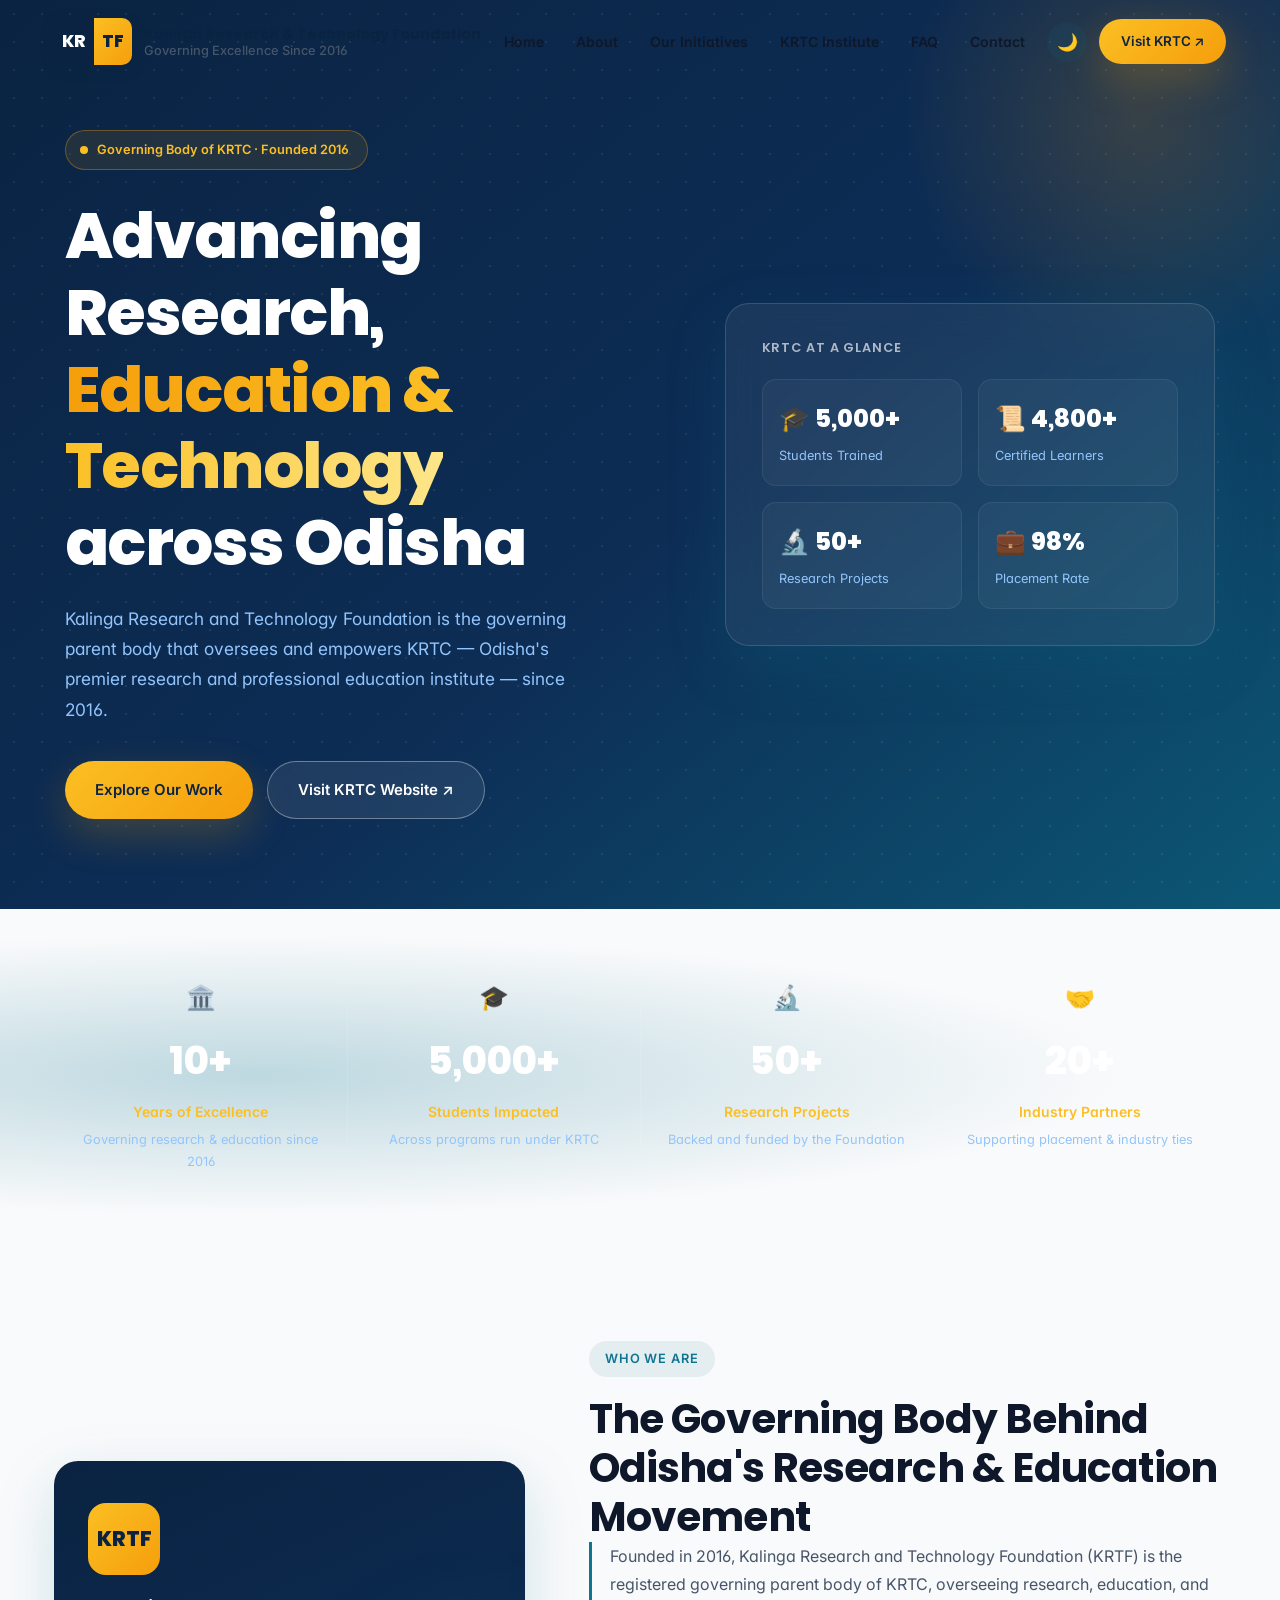
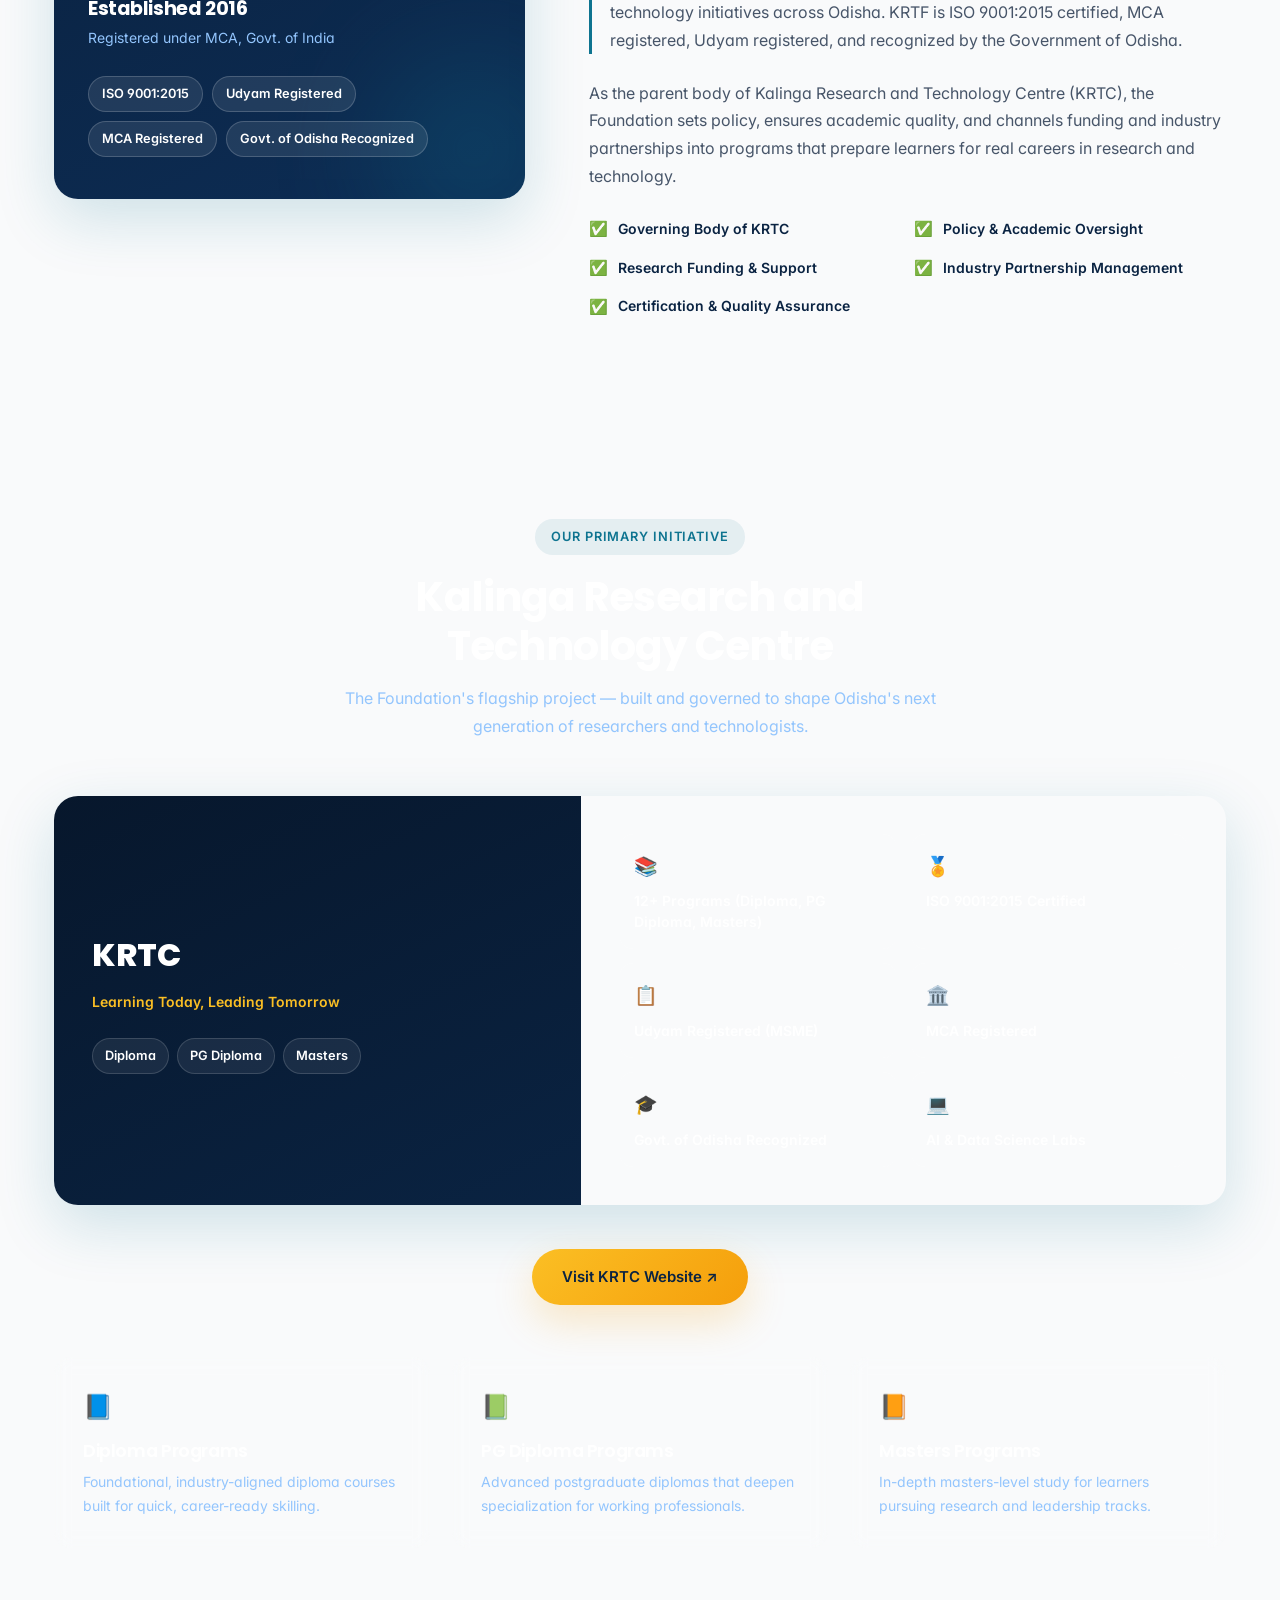
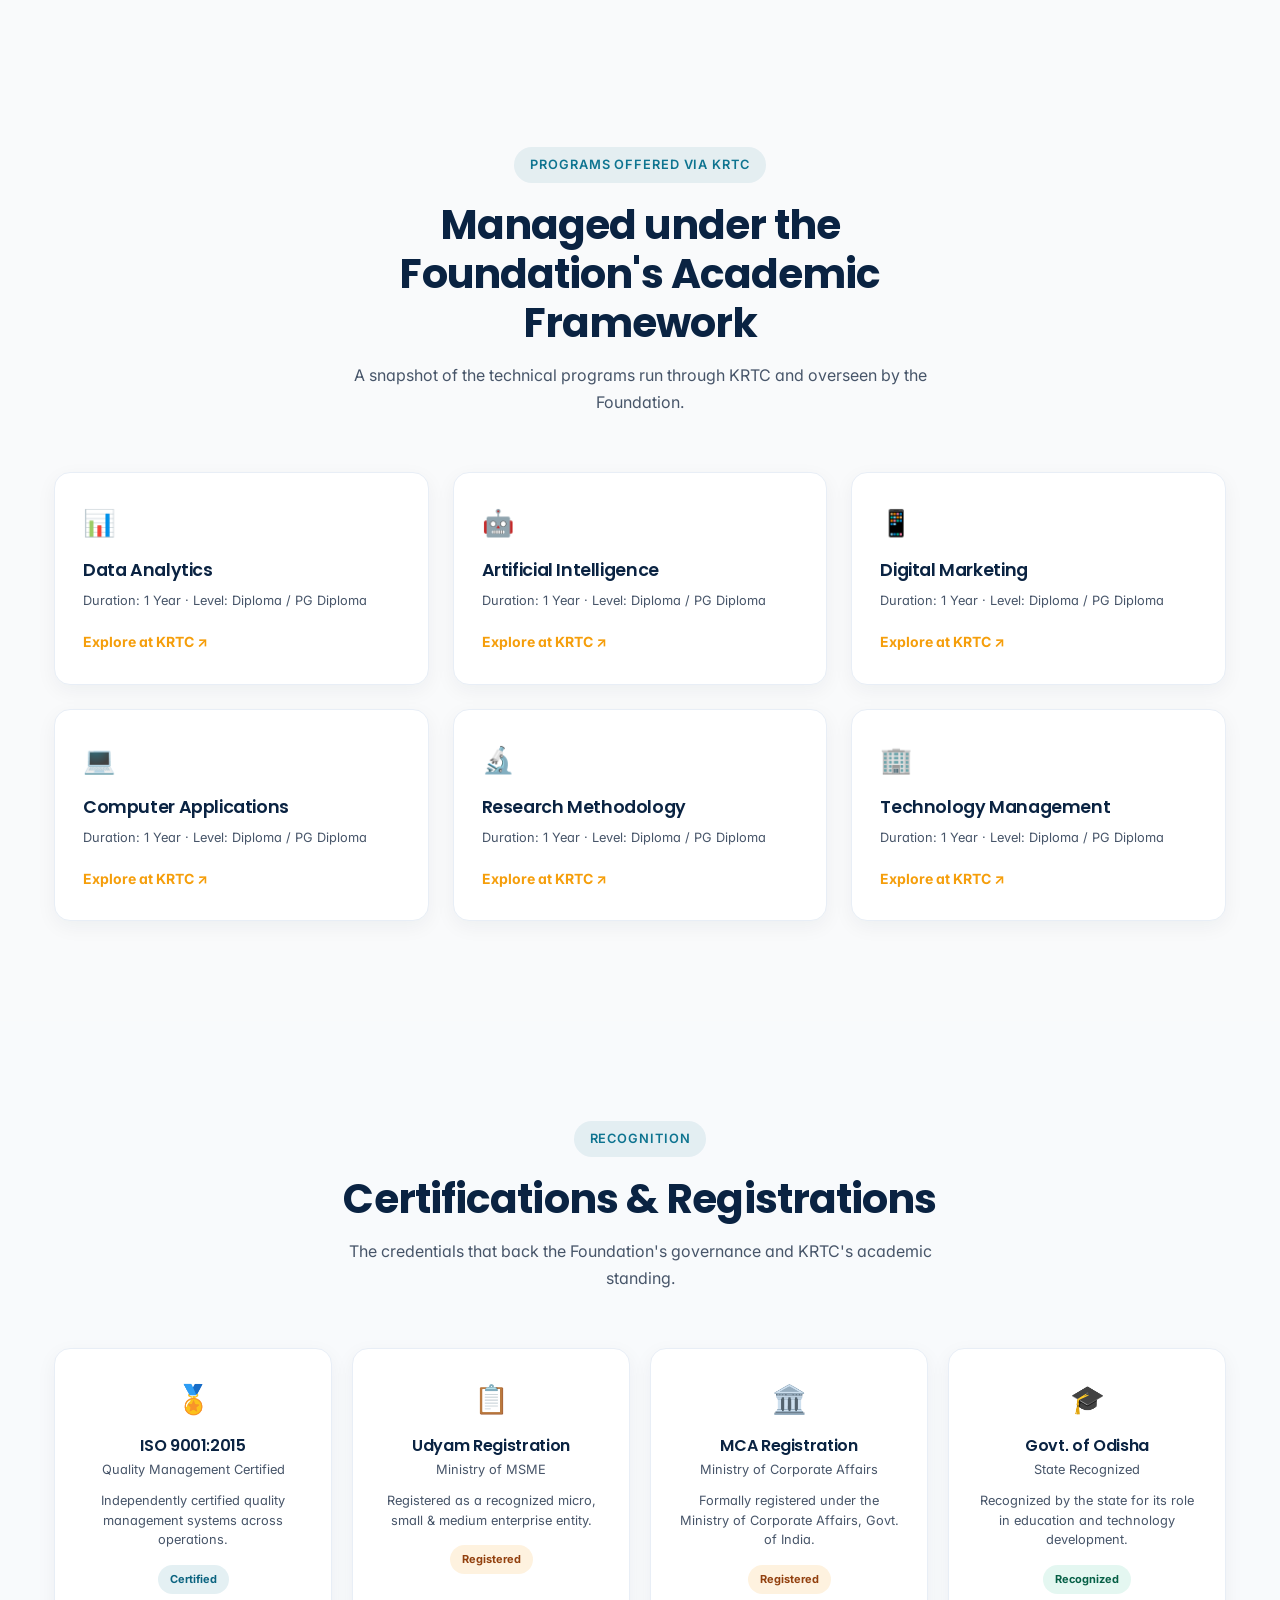
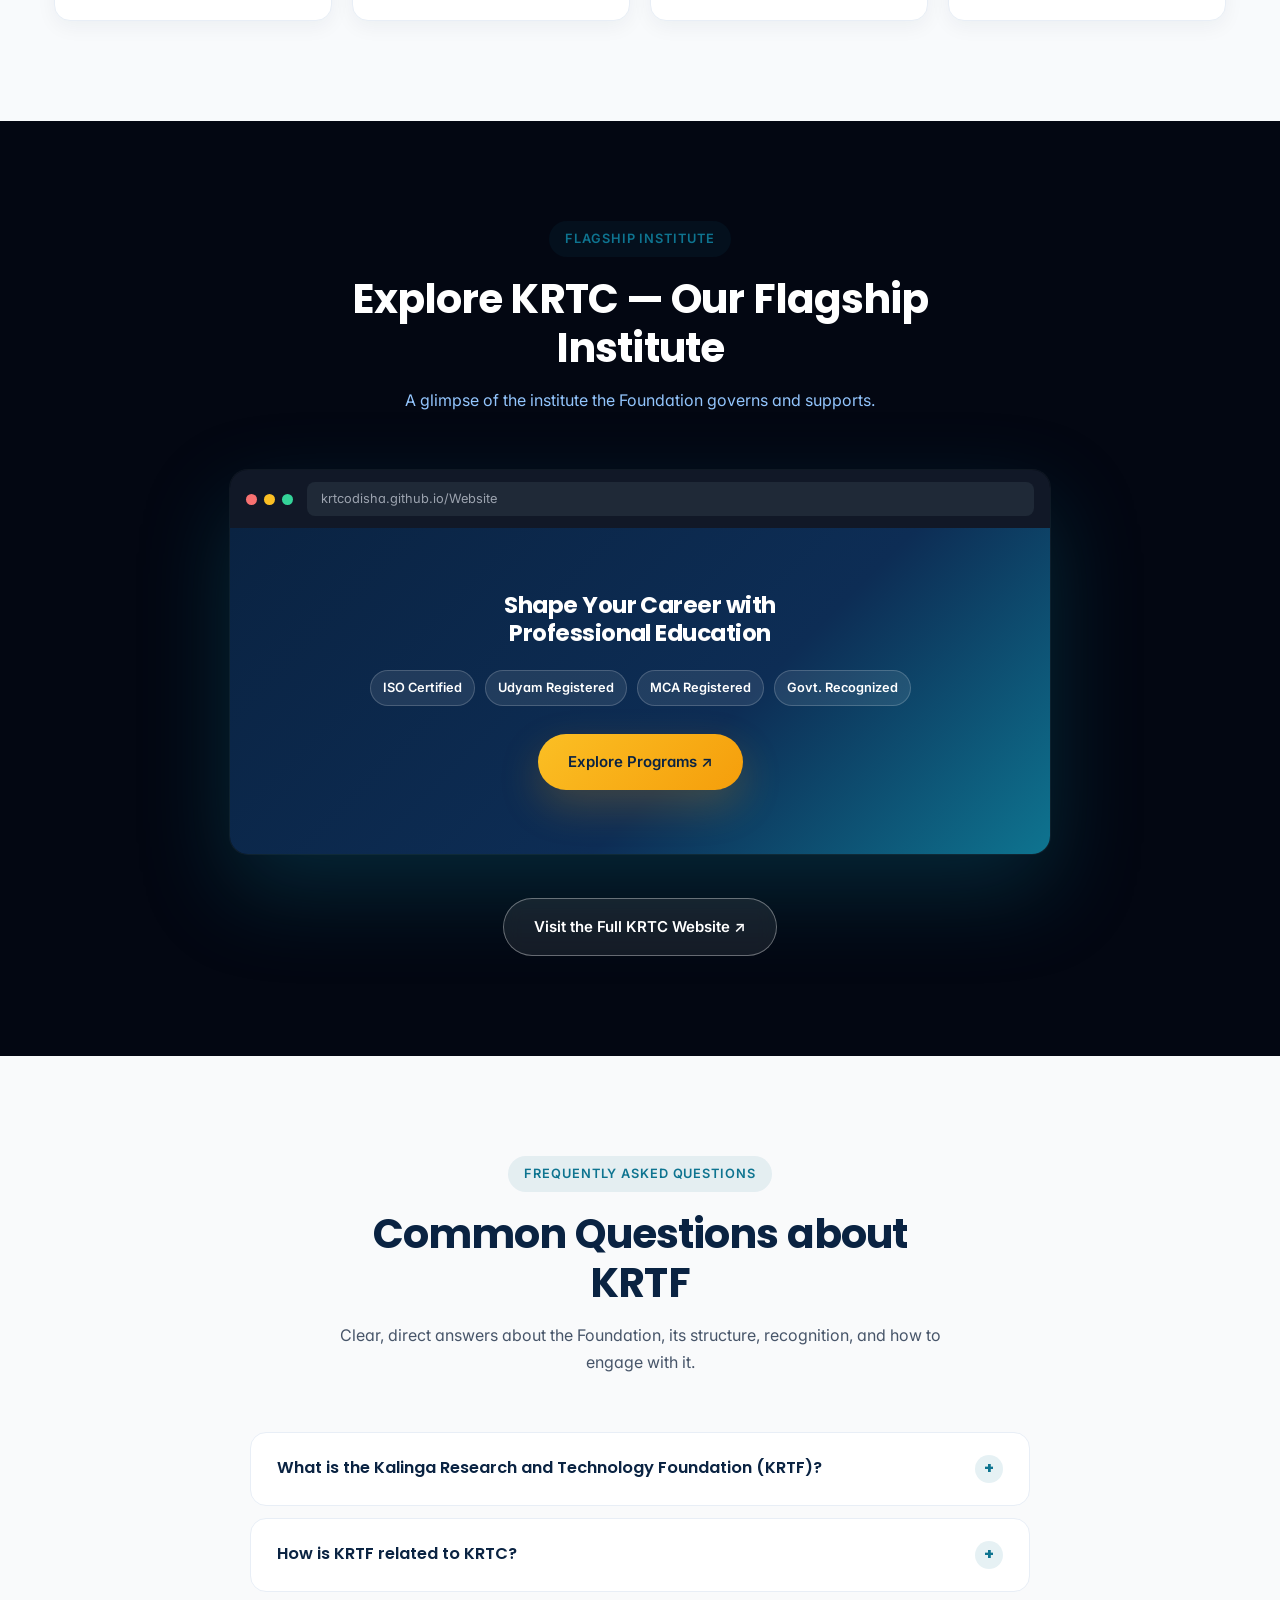
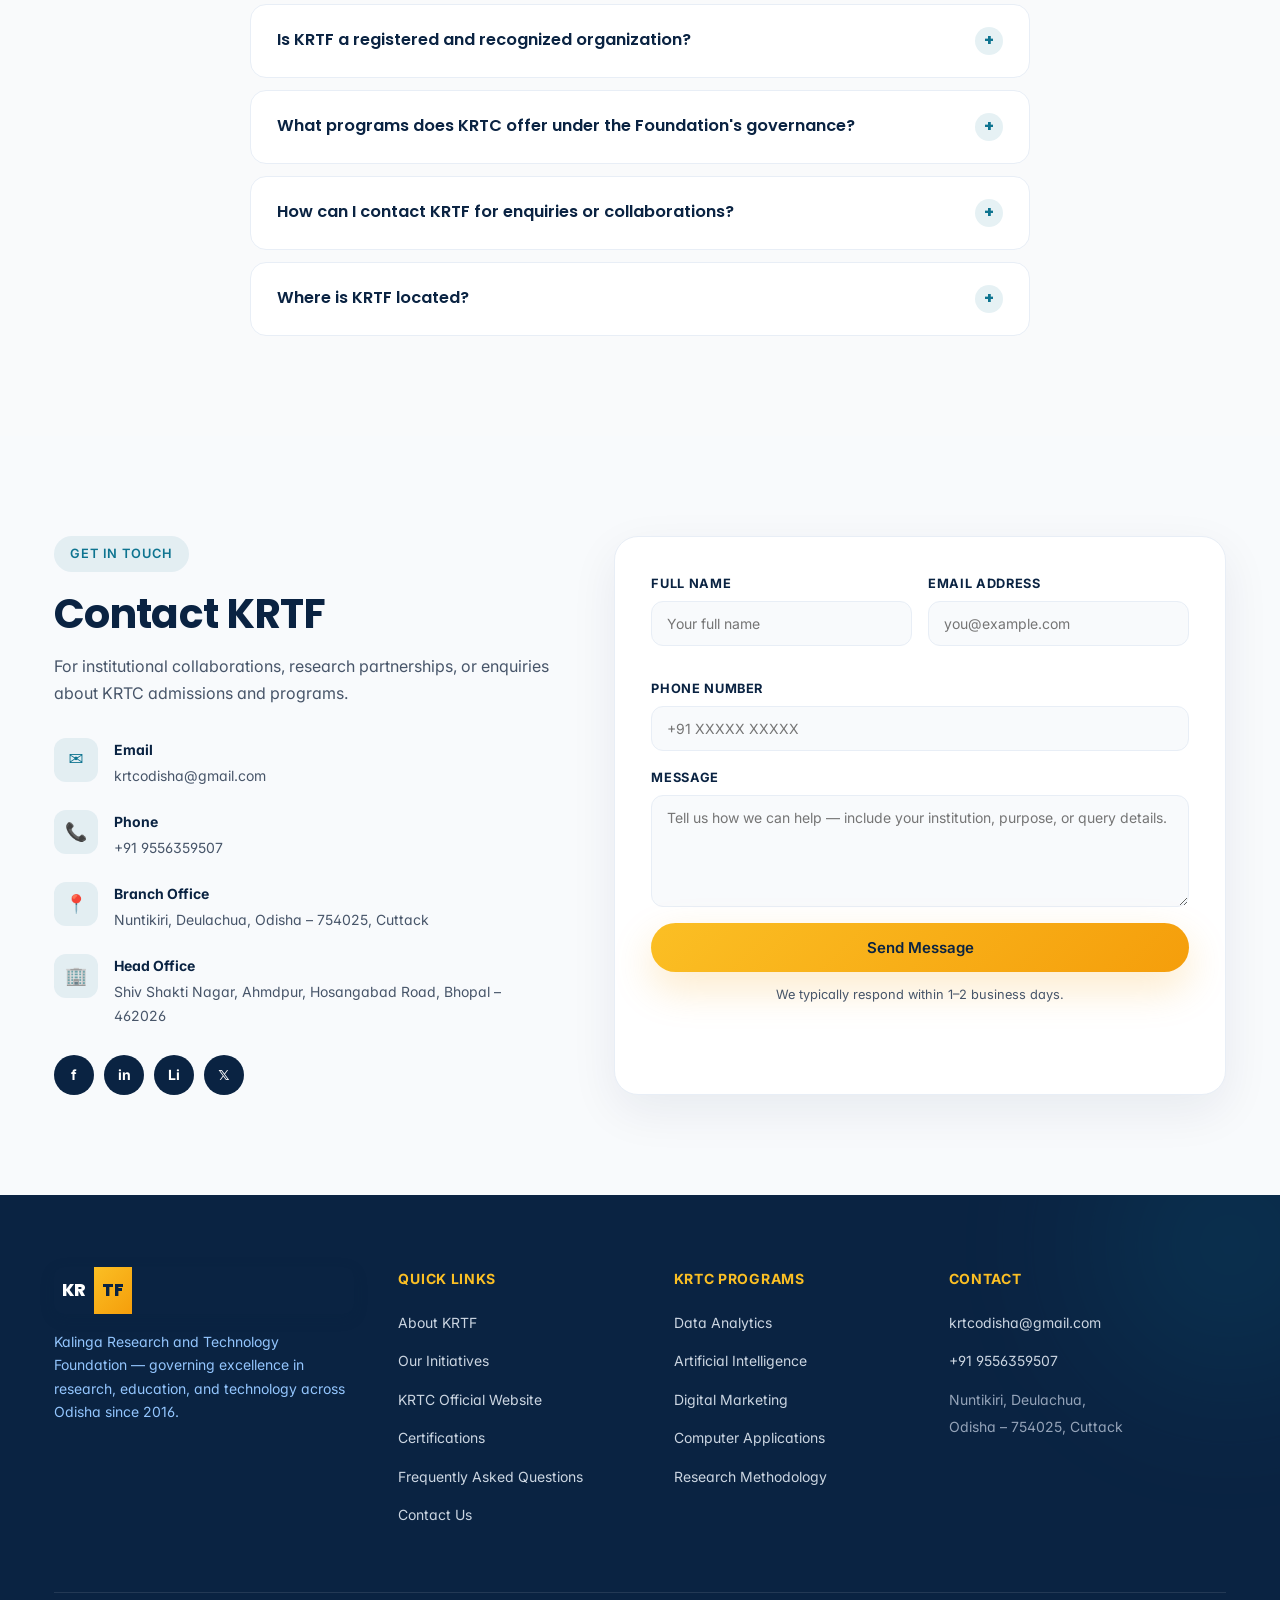
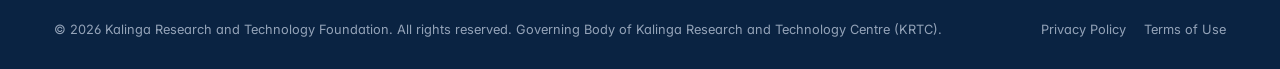
==== commit f5328993: "do" ====
--- a/index.html
+++ b/index.html
@@ -3,582 +3,1050 @@
 <head>
 <meta charset="UTF-8">
 <meta name="viewport" content="width=device-width, initial-scale=1.0">
-<title>Kalinga Research and Technology Foundation (KRTF)</title>
-<meta name="description" content="Kalinga Research and Technology Foundation — governing body of KRTC, advancing research, education and technology across Odisha since 2016.">
+
+<!-- ═══════════════════════════════════════════
+     SEO: Title, Description, Canonical
+════════════════════════════════════════════ -->
+<title>Kalinga Research & Technology Foundation (KRTF) | Governing Body of KRTC, Odisha</title>
+<meta name="description" content="Kalinga Research and Technology Foundation (KRTF) is the governing parent body of KRTC — Odisha's premier research and professional education institute. ISO 9001:2015 certified, MCA registered, Govt. of Odisha recognized. Established 2016.">
+<meta name="keywords" content="KRTF, Kalinga Research Technology Foundation, KRTC, Odisha education foundation, research institute Odisha, professional education Odisha, governing body KRTC">
+<meta name="author" content="Kalinga Research and Technology Foundation">
+<meta name="robots" content="index, follow">
+<link rel="canonical" href="https://kalingaresearchfoundation.org/">
+
+<!-- Google Search Console Verification -->
+<meta name="google-site-verification" content="PLACEHOLDER">
+
+<!-- ═══════════════════════════════════════════
+     Open Graph (Facebook, LinkedIn, WhatsApp)
+════════════════════════════════════════════ -->
+<meta property="og:type" content="website">
+<meta property="og:site_name" content="Kalinga Research and Technology Foundation">
+<meta property="og:title" content="KRTF — Governing Body of KRTC | Research & Education Foundation, Odisha">
+<meta property="og:description" content="KRTF is the governing parent body of KRTC, Odisha's premier research and professional education institute. ISO certified, MCA & MSME registered, Govt. of Odisha recognized. Established 2016.">
+<meta property="og:url" content="https://kalingaresearchfoundation.org/">
+<meta property="og:image" content="https://kalingaresearchfoundation.org/og-image.jpg">
+<meta property="og:image:width" content="1200">
+<meta property="og:image:height" content="630">
+<meta property="og:image:alt" content="Kalinga Research and Technology Foundation — Governing Excellence Since 2016">
+<meta property="og:locale" content="en_IN">
+
+<!-- ═══════════════════════════════════════════
+     Twitter / X Card
+════════════════════════════════════════════ -->
+<meta name="twitter:card" content="summary_large_image">
+<meta name="twitter:title" content="KRTF — Governing Body of KRTC | Research & Education Foundation, Odisha">
+<meta name="twitter:description" content="KRTF is the governing parent body of KRTC, Odisha's premier research and professional education institute. ISO certified, MCA registered, Govt. of Odisha recognized.">
+<meta name="twitter:image" content="https://kalingaresearchfoundation.org/og-image.jpg">
+<meta name="twitter:image:alt" content="Kalinga Research and Technology Foundation">
+
+<!-- ═══════════════════════════════════════════
+     Google Analytics 4 (GA4)
+     Replace G-XXXXXXXXXX with your Measurement ID
+════════════════════════════════════════════ -->
+<script async src="https://www.googletagmanager.com/gtag/js?id=G-XXXXXXXXXX"></script>
+<script>
+  window.dataLayer = window.dataLayer || [];
+  function gtag(){dataLayer.push(arguments);}
+  gtag('js', new Date());
+  gtag('config', 'G-XXXXXXXXXX', { 'anonymize_ip': true });
+</script>
+
+<!-- ═══════════════════════════════════════════
+     JSON-LD Structured Data
+════════════════════════════════════════════ -->
+<script type="application/ld+json">
+{
+  "@context": "https://schema.org",
+  "@graph": [
+    {
+      "@type": "Organization",
+      "@id": "https://kalingaresearchfoundation.org/#organization",
+      "name": "Kalinga Research and Technology Foundation",
+      "alternateName": "KRTF",
+      "url": "https://kalingaresearchfoundation.org/",
+      "logo": {
+        "@type": "ImageObject",
+        "url": "https://kalingaresearchfoundation.org/logo.png",
+        "width": 200,
+        "height": 60
+      },
+      "description": "Kalinga Research and Technology Foundation (KRTF) is the registered governing parent body of Kalinga Research and Technology Centre (KRTC), overseeing research, education, and technology initiatives across Odisha, India since 2016.",
+      "foundingDate": "2016",
+      "foundingLocation": {
+        "@type": "Place",
+        "addressLocality": "Bhopal",
+        "addressRegion": "Madhya Pradesh",
+        "addressCountry": "IN"
+      },
+      "address": [
+        {
+          "@type": "PostalAddress",
+          "streetAddress": "Shiv Shakti Nagar, Ahmdpur, Hosangabad Road",
+          "addressLocality": "Bhopal",
+          "addressRegion": "Madhya Pradesh",
+          "postalCode": "462026",
+          "addressCountry": "IN",
+          "name": "Head Office"
+        },
+        {
+          "@type": "PostalAddress",
+          "streetAddress": "Nuntikiri, Deulachua",
+          "addressLocality": "Cuttack",
+          "addressRegion": "Odisha",
+          "postalCode": "754025",
+          "addressCountry": "IN",
+          "name": "Branch Office"
+        }
+      ],
+      "contactPoint": {
+        "@type": "ContactPoint",
+        "telephone": "+91-9556359507",
+        "email": "krtcodisha@gmail.com",
+        "contactType": "general enquiry",
+        "availableLanguage": ["English", "Hindi", "Odia"]
+      },
+      "hasCredential": [
+        { "@type": "EducationalOccupationalCredential", "name": "ISO 9001:2015 Quality Management Certification" },
+        { "@type": "EducationalOccupationalCredential", "name": "Udyam Registration — Ministry of MSME, Govt. of India" },
+        { "@type": "EducationalOccupationalCredential", "name": "MCA Registration — Ministry of Corporate Affairs, Govt. of India" },
+        { "@type": "EducationalOccupationalCredential", "name": "Government of Odisha Recognition" }
+      ],
+      "sameAs": [
+        "https://krtcodisha.github.io/Website"
+      ]
+    },
+    {
+      "@type": "EducationalOrganization",
+      "@id": "https://krtcodisha.github.io/Website#organization",
+      "name": "Kalinga Research and Technology Centre",
+      "alternateName": "KRTC",
+      "url": "https://krtcodisha.github.io/Website",
+      "description": "Kalinga Research and Technology Centre (KRTC) is Odisha's premier research and professional education institute, governed by KRTF. It offers Diploma, PG Diploma, and Masters programs in Data Analytics, Artificial Intelligence, Digital Marketing, Computer Applications, Research Methodology, and Technology Management.",
+      "parentOrganization": {
+        "@id": "https://kalingaresearchfoundation.org/#organization"
+      },
+      "address": {
+        "@type": "PostalAddress",
+        "streetAddress": "Nuntikiri, Deulachua",
+        "addressLocality": "Cuttack",
+        "addressRegion": "Odisha",
+        "postalCode": "754025",
+        "addressCountry": "IN"
+      },
+      "hasOfferCatalog": {
+        "@type": "OfferCatalog",
+        "name": "KRTC Academic Programs",
+        "itemListElement": [
+          { "@type": "Course", "name": "Data Analytics", "description": "Diploma and PG Diploma in Data Analytics — 1 Year duration." },
+          { "@type": "Course", "name": "Artificial Intelligence", "description": "Diploma and PG Diploma in Artificial Intelligence — 1 Year duration." },
+          { "@type": "Course", "name": "Digital Marketing", "description": "Diploma and PG Diploma in Digital Marketing — 1 Year duration." },
+          { "@type": "Course", "name": "Computer Applications", "description": "Diploma and PG Diploma in Computer Applications — 1 Year duration." },
+          { "@type": "Course", "name": "Research Methodology", "description": "Diploma and PG Diploma in Research Methodology — 1 Year duration." },
+          { "@type": "Course", "name": "Technology Management", "description": "Diploma and PG Diploma in Technology Management — 1 Year duration." }
+        ]
+      }
+    },
+    {
+      "@type": "BreadcrumbList",
+      "itemListElement": [
+        { "@type": "ListItem", "position": 1, "name": "Home", "item": "https://kalingaresearchfoundation.org/" },
+        { "@type": "ListItem", "position": 2, "name": "About KRTF", "item": "https://kalingaresearchfoundation.org/#about" },
+        { "@type": "ListItem", "position": 3, "name": "Our Initiatives", "item": "https://kalingaresearchfoundation.org/#initiatives" },
+        { "@type": "ListItem", "position": 4, "name": "Programs", "item": "https://kalingaresearchfoundation.org/#programs" },
+        { "@type": "ListItem", "position": 5, "name": "Certifications", "item": "https://kalingaresearchfoundation.org/#certifications" },
+        { "@type": "ListItem", "position": 6, "name": "FAQ", "item": "https://kalingaresearchfoundation.org/#faq" },
+        { "@type": "ListItem", "position": 7, "name": "Contact", "item": "https://kalingaresearchfoundation.org/#contact" }
+      ]
+    },
+    {
+      "@type": "FAQPage",
+      "mainEntity": [
+        {
+          "@type": "Question",
+          "name": "What is the Kalinga Research and Technology Foundation (KRTF)?",
+          "acceptedAnswer": {
+            "@type": "Answer",
+            "text": "Kalinga Research and Technology Foundation (KRTF) is a registered governing organization established in 2016 under the Ministry of Corporate Affairs, Govt. of India. It oversees and funds research, education, and technology initiatives across Odisha, primarily through its flagship institute, KRTC."
+          }
+        },
+        {
+          "@type": "Question",
+          "name": "How is KRTF related to KRTC?",
+          "acceptedAnswer": {
+            "@type": "Answer",
+            "text": "KRTF (Kalinga Research and Technology Foundation) is the governing parent body of KRTC (Kalinga Research and Technology Centre). The Foundation sets academic policy, ensures quality standards, channels funding, and manages industry partnerships for all programs run through KRTC."
+          }
+        },
+        {
+          "@type": "Question",
+          "name": "Is KRTF a registered organization?",
+          "acceptedAnswer": {
+            "@type": "Answer",
+            "text": "Yes. KRTF is formally registered under the Ministry of Corporate Affairs (MCA), Govt. of India. It is also Udyam Registered (MSME), ISO 9001:2015 certified for quality management, and recognized by the Government of Odisha."
+          }
+        },
+        {
+          "@type": "Question",
+          "name": "What programs does KRTC offer under the Foundation?",
+          "acceptedAnswer": {
+            "@type": "Answer",
+            "text": "Under KRTF's governance, KRTC offers 12+ programs across three levels: Diploma, PG Diploma, and Masters. Key subjects include Data Analytics, Artificial Intelligence, Digital Marketing, Computer Applications, Research Methodology, and Technology Management."
+          }
+        },
+        {
+          "@type": "Question",
+          "name": "How can I contact KRTF?",
+          "acceptedAnswer": {
+            "@type": "Answer",
+            "text": "You can contact Kalinga Research and Technology Foundation by email at krtcodisha@gmail.com or by phone at +91 9556359507. The branch office is located in Nuntikiri, Deulachua, Odisha — 754025, Cuttack. The head office is in Bhopal, Madhya Pradesh."
+          }
+        },
+        {
+          "@type": "Question",
+          "name": "Where is KRTF located?",
+          "acceptedAnswer": {
+            "@type": "Answer",
+            "text": "KRTF operates from two offices. The branch office is at Nuntikiri, Deulachua, Odisha — 754025, Cuttack. The head office is at Shiv Shakti Nagar, Ahmdpur, Hosangabad Road, Bhopal — 462026, Madhya Pradesh."
+          }
+        }
+      ]
+    },
+    {
+      "@type": "WebSite",
+      "@id": "https://kalingaresearchfoundation.org/#website",
+      "url": "https://kalingaresearchfoundation.org/",
+      "name": "Kalinga Research and Technology Foundation",
+      "publisher": { "@id": "https://kalingaresearchfoundation.org/#organization" }
+    }
+  ]
+}
+</script>
+
+<!-- ═══════════════════════════════════════════
+     Fonts — preconnect + preload critical font
+     font-display=swap prevents render-blocking
+════════════════════════════════════════════ -->
 <link rel="preconnect" href="https://fonts.googleapis.com">
 <link rel="preconnect" href="https://fonts.gstatic.com" crossorigin>
-<link href="https://fonts.googleapis.com/css2?family=Poppins:wght@600;700;800&family=Inter:wght@400;500;600&display=swap" rel="stylesheet">
+<link rel="preload" as="style" href="https://fonts.googleapis.com/css2?family=Poppins:wght@600;700;800&family=Inter:wght@400;500;600&display=swap">
+<link href="https://fonts.googleapis.com/css2?family=Poppins:wght@600;700;800&family=Inter:wght@400;500;600&display=swap" rel="stylesheet" media="print" onload="this.media='all'">
+<noscript><link href="https://fonts.googleapis.com/css2?family=Poppins:wght@600;700;800&family=Inter:wght@400;500;600&display=swap" rel="stylesheet"></noscript>
+
 <style>
-  :root{
-    --navy:#0A2342;
-    --navy-2:#0d2d55;
-    --teal:#0E7490;
-    --amber:#F59E0B;
-    --amber-2:#FBBF24;
-    --white:#FFFFFF;
-    --off-white:#F8FAFC;
-    --muted-blue:#93C5FD;
-    --bg-light:#F9FAFB;
-    --bg-dark:#030712;
-    --ink:#0f172a;
-    --ink-soft:#475569;
-    --radius-lg:24px;
-    --radius-md:16px;
-    --shadow-teal:0 20px 60px rgba(14,116,144,0.20);
-    --shadow-amber:0 16px 40px rgba(245,158,11,0.25);
+/* ════════════════════════════════════════════
+   DESIGN TOKENS
+════════════════════════════════════════════ */
+:root{
+  --navy:#0A2342;
+  --navy-2:#0d2d55;
+  --teal:#0E7490;
+  --amber:#F59E0B;
+  --amber-2:#FBBF24;
+  --white:#FFFFFF;
+  --off-white:#F8FAFC;
+  --muted-blue:#93C5FD;
+  --bg-light:#F9FAFB;
+  --bg-dark:#030712;
+  --ink:#0f172a;
+  --ink-soft:#475569;
+  --radius-lg:24px;
+  --radius-md:16px;
+  --shadow-teal:0 20px 60px rgba(14,116,144,0.18);
+  --shadow-amber:0 16px 40px rgba(245,158,11,0.22);
+  /* Type scale */
+  --text-display:clamp(2.55rem, 5.2vw, 4rem);
+  --text-h2:clamp(1.75rem, 3.2vw, 2.55rem);
+  --text-h3:1.45rem;
+  --text-h4:1.1rem;
+  --text-body:1rem;
+  --text-sm:0.875rem;
+  --text-caption:0.8rem;
+  --leading-tight:1.2;
+  --leading-snug:1.45;
+  --leading-body:1.72;
+}
+
+/* ════════════════════════════════════════════
+   RESET & BASE
+════════════════════════════════════════════ */
+*{box-sizing:border-box; margin:0; padding:0;}
+html{scroll-behavior:smooth;}
+
+/* Prefers-reduced-motion: disable all animations/transitions globally */
+@media (prefers-reduced-motion:reduce){
+  html{scroll-behavior:auto;}
+  *,*::before,*::after{
+    animation-duration:0.01ms !important;
+    animation-iteration-count:1 !important;
+    transition-duration:0.01ms !important;
   }
-
-  *{box-sizing:border-box; margin:0; padding:0;}
-  html{scroll-behavior:smooth;}
-  @media (prefers-reduced-motion: reduce){
-    html{scroll-behavior:auto;}
-    *{animation-duration:0.01ms !important; animation-iteration-count:1 !important; transition-duration:0.01ms !important;}
-  }
-
-  body{
-    font-family:'Inter', sans-serif;
-    background:var(--bg-light);
-    color:var(--ink);
-    line-height:1.6;
-    overflow-x:hidden;
-    transition:background .4s ease, color .4s ease;
-  }
-  body.dark{
-    background:var(--bg-dark);
-    color:var(--off-white);
-  }
-
-  h1,h2,h3,h4{font-family:'Poppins', sans-serif; line-height:1.15; letter-spacing:-0.02em;}
-
-  a{color:inherit; text-decoration:none;}
-  img{max-width:100%; display:block;}
-  ul{list-style:none;}
-  button{font-family:inherit; cursor:pointer; border:none; background:none;}
-
-  .container{max-width:1220px; margin:0 auto; padding:0 24px;}
-  .eyebrow{
-    display:inline-flex; align-items:center; gap:8px;
-    font-size:13px; font-weight:600; letter-spacing:.06em; text-transform:uppercase;
-    color:var(--teal); background:rgba(14,116,144,0.09);
-    padding:7px 16px; border-radius:100px; margin-bottom:18px;
-  }
-  body.dark .eyebrow{ color:var(--amber-2); background:rgba(245,158,11,0.10); }
-
-  .grad-text{
-    background:linear-gradient(90deg, var(--amber) 0%, var(--amber-2) 45%, #FDE68A 70%, var(--amber) 100%);
-    background-size:300% auto;
-    -webkit-background-clip:text; background-clip:text; -webkit-text-fill-color:transparent; color:transparent;
-    animation:gradShift 6s linear infinite;
-  }
-  @keyframes gradShift{ to{ background-position:300% center; } }
-
-  .btn{
-    display:inline-flex; align-items:center; justify-content:center; gap:8px;
-    padding:15px 30px; border-radius:100px; font-weight:600; font-size:15px;
-    transition:transform .35s cubic-bezier(.2,.8,.2,1), box-shadow .35s ease, background .3s ease;
-    white-space:nowrap;
-  }
-  .btn-amber{
-    background:linear-gradient(135deg, var(--amber-2), var(--amber));
-    color:var(--navy); box-shadow:var(--shadow-amber);
-  }
-  .btn-amber:hover{ transform:translateY(-4px); box-shadow:0 22px 50px rgba(245,158,11,0.38); }
-  .btn-glass{
-    background:rgba(255,255,255,0.08); color:#fff; border:1px solid rgba(255,255,255,0.35);
-    backdrop-filter:blur(10px); -webkit-backdrop-filter:blur(10px);
-  }
-  .btn-glass:hover{ transform:translateY(-4px); background:rgba(255,255,255,0.16); }
-
-  /* Scroll progress */
-  #scrollbar{
-    position:fixed; top:0; left:0; height:3px; width:0%;
-    background:linear-gradient(90deg, var(--amber), var(--amber-2));
-    z-index:9999; transition:width .1s linear;
-  }
-
-  /* NAVBAR */
-  header{
-    position:fixed; top:0; left:0; right:0; z-index:1000;
-    padding:18px 0; transition:all .4s cubic-bezier(.2,.8,.2,1);
-  }
-  header.scrolled{
-    padding:12px 0;
-    background:rgba(255,255,255,0.85);
-    backdrop-filter:blur(14px); -webkit-backdrop-filter:blur(14px);
-    box-shadow:0 4px 24px rgba(10,35,66,0.08);
-  }
-  body.dark header.scrolled{
-    background:rgba(10,35,66,0.85);
-    box-shadow:0 4px 24px rgba(0,0,0,0.4);
-  }
-  .nav-inner{display:flex; align-items:center; justify-content:space-between; gap:20px;}
-  .logo-wrap{display:flex; align-items:center; gap:12px;}
-  .logo-badge{
-    display:flex; font-family:'Poppins',sans-serif; font-weight:800; font-size:17px; border-radius:10px; overflow:hidden;
-    box-shadow:0 6px 18px rgba(10,35,66,0.25);
-  }
-  .logo-badge span{padding:9px 8px;}
-  .logo-badge .kr{background:var(--navy); color:#fff;}
-  .logo-badge .tf{background:linear-gradient(135deg,var(--amber-2),var(--amber)); color:var(--navy);}
-  .logo-text-full{display:flex; flex-direction:column; line-height:1.2;}
-  .logo-text-full strong{font-family:'Poppins',sans-serif; font-size:15px; font-weight:700; color:var(--navy);}
-  body.dark .logo-text-full strong{color:#fff;}
-  .logo-text-full small{font-size:11px; color:var(--ink-soft); font-weight:500;}
-  body.dark .logo-text-full small{color:var(--muted-blue);}
-
-  .nav-links{display:flex; align-items:center; gap:34px;}
-  .nav-links a{font-size:14.5px; font-weight:600; color:var(--ink); position:relative; padding:4px 0;}
-  body.dark .nav-links a{color:var(--off-white);}
-  .nav-links a::after{
-    content:''; position:absolute; left:0; bottom:-2px; width:0; height:2px;
-    background:var(--amber); transition:width .3s ease;
-  }
-  .nav-links a:hover::after{width:100%;}
-
-  .nav-actions{display:flex; align-items:center; gap:14px;}
-  .mode-toggle{
-    width:40px; height:40px; border-radius:50%; display:flex; align-items:center; justify-content:center;
-    background:rgba(14,116,144,0.1); font-size:17px; transition:transform .3s ease, background .3s ease;
-  }
-  .mode-toggle:hover{transform:rotate(20deg) scale(1.08); background:rgba(14,116,144,0.2);}
-  .burger{display:none; width:40px; height:40px; border-radius:10px; flex-direction:column; justify-content:center; align-items:center; gap:5px;}
-  .burger span{width:22px; height:2px; background:var(--navy); border-radius:2px; transition:.3s;}
-  body.dark .burger span{background:#fff;}
-
-  .mobile-menu{
-    display:none; position:fixed; top:70px; left:16px; right:16px; z-index:999;
-    background:var(--off-white); border-radius:18px; padding:22px; box-shadow:0 20px 50px rgba(0,0,0,.2);
-    max-height:0; overflow:hidden; opacity:0; transition:max-height .4s ease, opacity .3s ease, padding .4s ease;
-  }
-  body.dark .mobile-menu{background:#0d1b30;}
-  .mobile-menu.open{max-height:420px; opacity:1;}
-  .mobile-menu a{display:block; padding:12px 4px; font-weight:600; font-size:15px; border-bottom:1px solid rgba(148,163,184,.15);}
-
-  @media (max-width:920px){
-    .nav-links{display:none;}
-    .burger{display:flex;}
-    .mobile-menu{display:block;}
-  }
-
-  /* HERO */
-  .hero{
-    position:relative; min-height:100vh; display:flex; align-items:center;
-    background:linear-gradient(135deg, var(--navy) 0%, var(--navy-2) 50%, var(--teal) 100%);
-    overflow:hidden; padding:130px 0 80px;
-  }
-  .hero .grid-overlay{
-    position:absolute; inset:0; opacity:.14;
-    background-image:radial-gradient(rgba(255,255,255,.7) 1px, transparent 1px);
-    background-size:26px 26px;
-  }
-  .orb{position:absolute; border-radius:50%; filter:blur(70px); opacity:.55; animation:floatOrb 9s ease-in-out infinite;}
-  .orb1{width:380px; height:380px; background:var(--amber); top:-100px; right:-80px; animation-delay:0s;}
-  .orb2{width:340px; height:340px; background:var(--teal); bottom:-120px; left:-100px; animation-delay:2s;}
-  .orb3{width:220px; height:220px; background:#3b82f6; top:40%; right:20%; animation-delay:4s; opacity:.3;}
-  @keyframes floatOrb{ 0%,100%{transform:scale(1) translateY(0);} 50%{transform:scale(1.18) translateY(-30px);} }
-
-  .sparkle{position:absolute; width:5px; height:5px; background:var(--amber-2); border-radius:50%; box-shadow:0 0 10px 2px rgba(245,158,11,.8); animation:sparkleFloat 5s ease-in-out infinite;}
-  @keyframes sparkleFloat{ 0%,100%{transform:translateY(0); opacity:.3;} 50%{transform:translateY(-24px); opacity:1;} }
-
-  .hero-inner{position:relative; z-index:3; display:grid; grid-template-columns:1.15fr .85fr; gap:56px; align-items:center;}
-  @media (max-width:980px){ .hero-inner{grid-template-columns:1fr;} }
-
-  .pulse-dot{
-    width:8px; height:8px; border-radius:50%; background:var(--amber-2);
-    box-shadow:0 0 0 0 rgba(245,158,11,.7); animation:pulseDot 1.8s infinite;
-  }
-  @keyframes pulseDot{
-    0%{box-shadow:0 0 0 0 rgba(245,158,11,.6);}
-    70%{box-shadow:0 0 0 9px rgba(245,158,11,0);}
-    100%{box-shadow:0 0 0 0 rgba(245,158,11,0);}
-  }
-  .hero-badge{
-    display:inline-flex; align-items:center; gap:9px; background:rgba(245,158,11,.12);
-    border:1px solid rgba(245,158,11,.4); color:var(--amber-2); font-size:13px; font-weight:600;
-    padding:8px 18px 8px 14px; border-radius:100px; margin-bottom:26px;
-  }
-  .hero h1{font-size:clamp(2.4rem, 5vw, 3.9rem); color:#fff; font-weight:800; margin-bottom:22px;}
-  .hero p.lead{color:var(--muted-blue); font-size:17.5px; max-width:560px; margin-bottom:34px;}
-  .hero-cta{display:flex; gap:16px; flex-wrap:wrap; margin-bottom:10px;}
-
-  .feature-card{
-    position:relative; background:rgba(255,255,255,.07); border:1px solid rgba(255,255,255,.16);
-    backdrop-filter:blur(18px); -webkit-backdrop-filter:blur(18px);
-    border-radius:var(--radius-lg); padding:34px; box-shadow:var(--shadow-teal);
-    overflow:hidden;
-  }
-  .feature-card::before{
-    content:''; position:absolute; top:0; left:-150%; width:60%; height:100%;
-    background:linear-gradient(120deg, transparent, rgba(255,255,255,.18), transparent);
-    transform:skewX(-20deg); animation:shimmer 4.5s ease-in-out infinite;
-  }
-  @keyframes shimmer{ 0%{left:-150%;} 55%,100%{left:150%;} }
-  .feature-card h4{color:#fff; font-size:14px; font-weight:600; text-transform:uppercase; letter-spacing:.06em; margin-bottom:22px; opacity:.75;}
-  .feature-grid{display:grid; grid-template-columns:1fr 1fr; gap:18px;}
-  .feature-stat{background:rgba(255,255,255,.05); border-radius:14px; padding:18px 16px; border:1px solid rgba(255,255,255,.08);}
-  .feature-stat .num{font-family:'Poppins',sans-serif; font-size:26px; font-weight:800; color:#fff;}
-  .feature-stat .lbl{font-size:12.5px; color:var(--muted-blue); margin-top:4px;}
-
-  /* Section shared */
-  section{padding:100px 0; position:relative;}
-  .reveal{opacity:0; transform:translateY(40px); transition:opacity .8s cubic-bezier(.2,.7,.3,1), transform .8s cubic-bezier(.2,.7,.3,1);}
-  .reveal.in{opacity:1; transform:translateY(0);}
-  .sec-head{max-width:640px; margin-bottom:56px;}
-  .sec-head.center{margin-left:auto; margin-right:auto; text-align:center;}
-  .sec-head h2{font-size:clamp(1.7rem,3.4vw,2.5rem); font-weight:700; color:var(--navy);}
-  body.dark .sec-head h2{color:#fff;}
-  .sec-head p{color:var(--ink-soft); font-size:16px; margin-top:14px;}
-  body.dark .sec-head p{color:var(--muted-blue);}
-
-  /* STATS BAR */
-  .stats-bar{background:var(--navy); position:relative; overflow:hidden;}
-  .stats-bar::before{content:''; position:absolute; inset:0; background:radial-gradient(circle at 20% 20%, rgba(14,116,144,.35), transparent 60%);}
-  .stats-grid{position:relative; z-index:2; display:grid; grid-template-columns:repeat(4,1fr); }
-  .stat-item{padding:0 28px; text-align:center; position:relative;}
-  .stat-item + .stat-item::before{content:''; position:absolute; left:0; top:10%; bottom:10%; width:1px; background:rgba(255,255,255,.15);}
-  .stat-item .ic{font-size:26px; margin-bottom:10px;}
-  .stat-item .num{font-family:'Poppins',sans-serif; font-weight:800; font-size:clamp(1.8rem,3vw,2.6rem); color:#fff;}
-  .stat-item .lbl{color:var(--amber-2); font-weight:600; font-size:14.5px; margin-top:6px;}
-  .stat-item .desc{color:var(--muted-blue); font-size:12.5px; margin-top:6px;}
-  @media (max-width:800px){ .stats-grid{grid-template-columns:1fr 1fr; row-gap:40px;} .stat-item + .stat-item::before{display:none;} }
-
-  /* ABOUT */
-  .about-grid{display:grid; grid-template-columns:.85fr 1.15fr; gap:60px; align-items:center;}
-  @media (max-width:920px){ .about-grid{grid-template-columns:1fr;} }
-  .found-card{
-    background:linear-gradient(160deg, var(--navy), var(--navy-2));
-    border-radius:var(--radius-lg); padding:40px 32px; color:#fff; box-shadow:var(--shadow-teal);
-    position:relative; overflow:hidden;
-  }
-  .found-card::after{content:''; position:absolute; width:220px; height:220px; background:var(--teal); filter:blur(70px); opacity:.4; bottom:-60px; right:-60px; border-radius:50%;}
-  .found-mono{
-    width:74px; height:74px; border-radius:18px; background:linear-gradient(135deg,var(--amber-2),var(--amber));
-    display:flex; align-items:center; justify-content:center; font-family:'Poppins',sans-serif; font-weight:800;
-    color:var(--navy); font-size:22px; margin-bottom:22px; position:relative; z-index:2;
-  }
-  .found-card h3{font-size:20px; margin-bottom:6px; position:relative; z-index:2;}
-  .found-card .sub{color:var(--muted-blue); font-size:13.5px; margin-bottom:24px; position:relative; z-index:2;}
-  .badge-list{display:flex; flex-wrap:wrap; gap:10px; position:relative; z-index:2;}
-  .badge-pill{font-size:12.5px; font-weight:600; padding:7px 13px; border-radius:100px; background:rgba(255,255,255,.1); border:1px solid rgba(255,255,255,.2);}
-
-  .about-text h2{color:var(--navy); margin-bottom:18px;}
-  body.dark .about-text h2{color:#fff;}
-  .about-text > p{color:var(--ink-soft); margin-bottom:26px; font-size:16px;}
-  body.dark .about-text > p{color:var(--muted-blue);}
-  .role-list{display:grid; grid-template-columns:1fr 1fr; gap:14px;}
-  .role-list li{display:flex; align-items:center; gap:10px; font-weight:600; font-size:14.5px; color:var(--navy);}
-  body.dark .role-list li{color:#fff;}
-  .role-list li .tick{color:var(--teal); font-size:16px;}
-  @media (max-width:560px){ .role-list{grid-template-columns:1fr;} }
-
-  /* INITIATIVES */
-  .initiatives{background:linear-gradient(180deg, var(--navy), var(--navy-2));}
-  .initiatives .sec-head h2, .initiatives .sec-head p{color:#fff;}
-  .initiatives .sec-head p{color:var(--muted-blue);}
-  .krtc-card{
-    display:grid; grid-template-columns:.9fr 1.1fr; border-radius:var(--radius-lg); overflow:hidden;
-    box-shadow:var(--shadow-teal); margin-bottom:44px;
-  }
-  @media (max-width:860px){ .krtc-card{grid-template-columns:1fr;} }
-  .krtc-left{
-    background:linear-gradient(150deg, #08182e, var(--navy)); padding:44px 38px; color:#fff; position:relative;
-    display:flex; flex-direction:column; justify-content:center;
-  }
-  .krtc-left .kname{font-family:'Poppins',sans-serif; font-weight:800; font-size:30px; margin-bottom:8px;}
-  .krtc-left .ktag{color:var(--amber-2); font-weight:600; font-size:14.5px; margin-bottom:22px;}
-  .krtc-left .kcats{display:flex; flex-wrap:wrap; gap:8px;}
-  .krtc-left .kcats span{font-size:12px; font-weight:600; background:rgba(255,255,255,.08); border:1px solid rgba(255,255,255,.16); padding:6px 12px; border-radius:100px;}
-  .krtc-right{background:rgba(255,255,255,.04); padding:38px; display:grid; grid-template-columns:1fr 1fr; gap:16px;}
-  .kfeat{background:rgba(255,255,255,.05); border:1px solid rgba(255,255,255,.1); border-radius:14px; padding:16px 14px; transition:transform .3s ease, border-color .3s ease;}
-  .kfeat:hover{transform:translateY(-4px); border-color:rgba(245,158,11,.5);}
-  .kfeat .ic{font-size:20px; margin-bottom:8px;}
-  .kfeat p{color:#fff; font-size:13.5px; font-weight:600;}
-
-  .krtc-cta{text-align:center; margin-bottom:50px;}
-
-  .cat-grid{display:grid; grid-template-columns:repeat(3,1fr); gap:24px;}
-  @media (max-width:800px){ .cat-grid{grid-template-columns:1fr;} }
-  .cat-card{
-    background:rgba(255,255,255,.05); border:1px solid rgba(255,255,255,.12); backdrop-filter:blur(10px);
-    border-radius:var(--radius-md); padding:28px; transition:transform .35s ease, border-color .35s ease;
-  }
-  .cat-card:hover{transform:translateY(-6px); border-color:var(--amber);}
-  .cat-card .ic{font-size:26px; margin-bottom:14px;}
-  .cat-card h4{color:#fff; font-size:17px; margin-bottom:8px;}
-  .cat-card p{color:var(--muted-blue); font-size:13.5px;}
-
-  /* PROGRAMS */
-  .prog-grid{display:grid; grid-template-columns:repeat(3,1fr); gap:26px;}
-  @media (max-width:900px){ .prog-grid{grid-template-columns:1fr 1fr;} }
-  @media (max-width:600px){ .prog-grid{grid-template-columns:1fr;} }
-  .prog-card{
-    background:#fff; border:1px solid #E5EAF2; border-radius:var(--radius-md); padding:28px;
-    box-shadow:0 8px 24px rgba(10,35,66,.05); transition:transform .35s ease, box-shadow .35s ease, border-color .35s ease;
-    position:relative; overflow:hidden;
-  }
-  body.dark .prog-card{background:#0d1b30; border-color:rgba(255,255,255,.08);}
-  .prog-card::before{content:''; position:absolute; top:0; left:-150%; width:50%; height:100%; background:linear-gradient(120deg, transparent, rgba(245,158,11,.14), transparent); transform:skewX(-20deg); transition:left .6s ease;}
-  .prog-card:hover::before{left:150%;}
-  .prog-card:hover{transform:translateY(-6px); box-shadow:0 20px 44px rgba(10,35,66,.12); border-color:var(--amber);}
-  .prog-card .ic{font-size:28px; margin-bottom:14px;}
-  .prog-card h4{font-size:17px; color:var(--navy); margin-bottom:10px;}
-  body.dark .prog-card h4{color:#fff;}
-  .prog-card .meta{font-size:12.5px; color:var(--ink-soft); margin-bottom:16px;}
-  body.dark .prog-card .meta{color:var(--muted-blue);}
-  .prog-card .learn{font-size:13.5px; font-weight:700; color:var(--amber);}
-
-  /* CERTIFICATIONS */
-  .cert-grid{display:grid; grid-template-columns:repeat(4,1fr); gap:22px;}
-  @media (max-width:900px){ .cert-grid{grid-template-columns:1fr 1fr;} }
-  @media (max-width:520px){ .cert-grid{grid-template-columns:1fr;} }
-  .cert-card{
-    background:#fff; border-radius:var(--radius-md); padding:26px; text-align:center;
-    border:1px solid #E5EAF2; box-shadow:0 8px 24px rgba(10,35,66,.05);
-    transition:transform .35s ease, box-shadow .35s ease;
-  }
-  body.dark .cert-card{background:#0d1b30; border-color:rgba(255,255,255,.08);}
-  .cert-card:hover{transform:translateY(-6px); box-shadow:0 20px 44px rgba(10,35,66,.12);}
-  .cert-card .ic{font-size:30px; margin-bottom:12px;}
-  .cert-card h4{font-size:15.5px; color:var(--navy); margin-bottom:4px;}
-  body.dark .cert-card h4{color:#fff;}
-  .cert-card .subt{font-size:12.5px; color:var(--ink-soft); margin-bottom:12px;}
-  body.dark .cert-card .subt{color:var(--muted-blue);}
-  .cert-card p.d{font-size:12.5px; color:var(--ink-soft); margin-bottom:14px;}
-  body.dark .cert-card p.d{color:var(--muted-blue);}
-  .status-pill{display:inline-block; font-size:11.5px; font-weight:700; padding:5px 12px; border-radius:100px;}
-  .status-pill.cert{background:rgba(14,116,144,.12); color:var(--teal);}
-  .status-pill.reg{background:rgba(245,158,11,.14); color:#b45309;}
-  .status-pill.rec{background:rgba(16,185,129,.12); color:#059669;}
-  body.dark .status-pill.reg{color:var(--amber-2);}
-
-  /* KRTC PREVIEW */
-  .preview-sec{background:var(--bg-dark);}
-  .preview-sec .sec-head h2{color:#fff;}
-  .preview-sec .sec-head p{color:var(--muted-blue);}
-  .browser-frame{
-    max-width:820px; margin:0 auto; border-radius:18px; overflow:hidden;
-    box-shadow:0 40px 100px rgba(14,116,144,.35), 0 0 0 1px rgba(255,255,255,.06);
-    position:relative;
-  }
-  .browser-frame::before{
-    content:''; position:absolute; inset:-40px; background:radial-gradient(circle, rgba(14,116,144,.35), transparent 65%); z-index:-1;
-  }
-  .browser-top{background:#111827; padding:12px 16px; display:flex; align-items:center; gap:14px;}
-  .dots{display:flex; gap:7px;}
-  .dots span{width:11px; height:11px; border-radius:50%;}
-  .dots .r{background:#f87171;} .dots .y{background:#fbbf24;} .dots .g{background:#34d399;}
-  .url-bar{flex:1; background:#1f2937; color:#9CA3AF; font-size:12.5px; padding:6px 14px; border-radius:8px; font-family:'Inter',sans-serif;}
-  .browser-body{
-    background:linear-gradient(135deg, var(--navy), var(--navy-2), var(--teal));
-    padding:60px 30px; text-align:center;
-  }
-  .browser-body h3{color:#fff; font-size:clamp(1.3rem,3vw,1.9rem); margin-bottom:22px;}
-  .mini-badges{display:flex; flex-wrap:wrap; justify-content:center; gap:10px; margin-bottom:26px;}
-  .mini-badges span{font-size:11.5px; font-weight:600; color:#fff; background:rgba(255,255,255,.1); border:1px solid rgba(255,255,255,.2); padding:6px 12px; border-radius:100px;}
-  .preview-cta{text-align:center; margin-top:44px;}
-
-  /* CONTACT */
-  .contact-grid{display:grid; grid-template-columns:.9fr 1.1fr; gap:60px;}
-  @media (max-width:900px){ .contact-grid{grid-template-columns:1fr;} }
-  .contact-info h2{color:var(--navy); margin-bottom:14px;}
-  body.dark .contact-info h2{color:#fff;}
-  .contact-info > p{color:var(--ink-soft); margin-bottom:30px;}
-  body.dark .contact-info > p{color:var(--muted-blue);}
-  .info-row{display:flex; gap:16px; margin-bottom:22px; align-items:flex-start;}
-  .info-row .ic{
-    width:44px; height:44px; border-radius:12px; background:rgba(14,116,144,.1); color:var(--teal);
-    display:flex; align-items:center; justify-content:center; font-size:18px; flex-shrink:0;
-  }
-  body.dark .info-row .ic{background:rgba(245,158,11,.12); color:var(--amber-2);}
-  .info-row .t{font-weight:700; font-size:14px; color:var(--navy); margin-bottom:2px;}
-  body.dark .info-row .t{color:#fff;}
-  .info-row .d{font-size:13.5px; color:var(--ink-soft);}
-  body.dark .info-row .d{color:var(--muted-blue);}
-  .social-row{display:flex; gap:12px; margin-top:26px;}
-  .social-row a{
-    width:40px; height:40px; border-radius:50%; background:var(--navy); color:#fff; display:flex;
-    align-items:center; justify-content:center; font-size:15px; transition:transform .3s ease, background .3s ease;
-  }
-  .social-row a:hover{transform:translateY(-4px); background:var(--teal);}
-
-  .contact-form{
-    background:#fff; border:1px solid #E5EAF2; border-radius:var(--radius-lg); padding:36px;
-    box-shadow:0 20px 50px rgba(10,35,66,.08);
-  }
-  body.dark .contact-form{background:rgba(255,255,255,.05); border-color:rgba(255,255,255,.12); backdrop-filter:blur(14px);}
-  .form-row{display:grid; grid-template-columns:1fr 1fr; gap:16px; margin-bottom:16px;}
-  @media (max-width:520px){ .form-row{grid-template-columns:1fr;} }
-  .field{display:flex; flex-direction:column; gap:6px; margin-bottom:16px;}
-  .field label{font-size:12.5px; font-weight:700; color:var(--navy); text-transform:uppercase; letter-spacing:.04em;}
-  body.dark .field label{color:var(--muted-blue);}
-  .field input, .field textarea{
-    padding:13px 15px; border-radius:12px; border:1.5px solid #E5EAF2; font-family:inherit; font-size:14.5px;
-    background:var(--off-white); color:var(--ink); transition:border-color .25s ease, box-shadow .25s ease;
-  }
-  body.dark .field input, body.dark .field textarea{background:rgba(255,255,255,.06); border-color:rgba(255,255,255,.14); color:#fff;}
-  .field input:focus, .field textarea:focus{outline:none; border-color:var(--teal); box-shadow:0 0 0 4px rgba(14,116,144,.12);}
-  .field textarea{resize:vertical; min-height:110px;}
-  .form-note{font-size:12.5px; color:var(--ink-soft); margin-top:10px; text-align:center;}
-  body.dark .form-note{color:var(--muted-blue);}
-
-  /* FOOTER */
-  footer{background:var(--navy); color:#fff; padding:70px 0 26px; position:relative; overflow:hidden;}
-  footer::before{content:''; position:absolute; top:-100px; right:-100px; width:300px; height:300px; background:var(--teal); filter:blur(90px); opacity:.25; border-radius:50%;}
-  .foot-grid{display:grid; grid-template-columns:1.3fr 1fr 1fr 1.2fr; gap:44px; position:relative; z-index:2;}
-  @media (max-width:860px){ .foot-grid{grid-template-columns:1fr 1fr; row-gap:40px;} }
-  @media (max-width:520px){ .foot-grid{grid-template-columns:1fr;} }
-  .foot-col h5{font-size:14px; font-weight:700; margin-bottom:18px; color:var(--amber-2); text-transform:uppercase; letter-spacing:.05em;}
-  .foot-col ul li{margin-bottom:12px;}
-  .foot-col ul li a{font-size:14px; color:#cbd5e1; transition:color .25s ease;}
-  .foot-col ul li a:hover{color:var(--amber-2);}
-  .foot-about p{color:var(--muted-blue); font-size:13.5px; margin:16px 0 0;}
-  .foot-bottom{
-    border-top:1px solid rgba(255,255,255,.12); margin-top:54px; padding-top:26px;
-    display:flex; justify-content:space-between; flex-wrap:wrap; gap:14px; font-size:12.5px; color:#94a3b8;
-    position:relative; z-index:2;
-  }
-  .foot-bottom .links{display:flex; gap:20px;}
-  .foot-bottom a:hover{color:var(--amber-2);}
-
-  ::selection{background:var(--amber); color:var(--navy);}
+}
+
+body{
+  font-family:'Inter',system-ui,-apple-system,sans-serif;
+  font-size:var(--text-body);
+  background:var(--bg-light);
+  color:var(--ink);
+  line-height:var(--leading-body);
+  overflow-x:hidden;
+  transition:background .35s ease, color .35s ease;
+  -webkit-font-smoothing:antialiased;
+  -moz-osx-font-smoothing:grayscale;
+  font-feature-settings:"cv11","ss01";
+}
+body.dark{
+  background:var(--bg-dark);
+  color:var(--off-white);
+}
+
+/* ════════════════════════════════════════════
+   TYPOGRAPHY SCALE
+════════════════════════════════════════════ */
+h1,h2,h3,h4{
+  font-family:'Poppins',system-ui,sans-serif;
+  line-height:var(--leading-tight);
+  letter-spacing:-0.022em;
+  font-weight:700;
+}
+h1{font-size:var(--text-display); font-weight:800;}
+h2{font-size:var(--text-h2);}
+h3{font-size:var(--text-h3);}
+h4{font-size:var(--text-h4); font-weight:600;}
+
+p{line-height:var(--leading-body);}
+
+a{color:inherit; text-decoration:none;}
+img{max-width:100%; display:block;}
+ul{list-style:none;}
+button{font-family:inherit; cursor:pointer; border:none; background:none;}
+
+/* ════════════════════════════════════════════
+   FOCUS VISIBLE — WCAG AA
+════════════════════════════════════════════ */
+:focus-visible{
+  outline:2px solid var(--amber);
+  outline-offset:3px;
+  border-radius:4px;
+}
+
+/* ════════════════════════════════════════════
+   UTILITIES
+════════════════════════════════════════════ */
+.container{max-width:1220px; margin:0 auto; padding:0 24px;}
+
+.eyebrow{
+  display:inline-flex; align-items:center; gap:8px;
+  font-size:var(--text-caption); font-weight:600; letter-spacing:.07em; text-transform:uppercase;
+  color:var(--teal); background:rgba(14,116,144,0.09);
+  padding:7px 16px; border-radius:100px; margin-bottom:18px;
+}
+body.dark .eyebrow{color:var(--amber-2); background:rgba(245,158,11,0.10);}
+
+/* Static amber gradient text — no animation, clean render */
+.grad-text{
+  background:linear-gradient(90deg, var(--amber) 0%, var(--amber-2) 50%, #FDE68A 100%);
+  -webkit-background-clip:text; background-clip:text;
+  -webkit-text-fill-color:transparent; color:transparent;
+}
+
+.btn{
+  display:inline-flex; align-items:center; justify-content:center; gap:8px;
+  padding:15px 30px; border-radius:100px; font-weight:600; font-size:0.9375rem;
+  transition:transform .3s cubic-bezier(.2,.8,.2,1), box-shadow .3s ease;
+  white-space:nowrap;
+}
+.btn-amber{
+  background:linear-gradient(135deg, var(--amber-2), var(--amber));
+  color:var(--navy); box-shadow:var(--shadow-amber);
+}
+.btn-amber:hover{transform:translateY(-3px); box-shadow:0 20px 44px rgba(245,158,11,0.35);}
+.btn-glass{
+  background:rgba(255,255,255,0.08); color:#fff; border:1px solid rgba(255,255,255,0.35);
+  backdrop-filter:blur(10px); -webkit-backdrop-filter:blur(10px);
+}
+.btn-glass:hover{transform:translateY(-3px); background:rgba(255,255,255,0.15);}
+
+/* ════════════════════════════════════════════
+   SCROLL PROGRESS BAR
+════════════════════════════════════════════ */
+#scrollbar{
+  position:fixed; top:0; left:0; height:3px; width:0%;
+  background:linear-gradient(90deg, var(--amber), var(--amber-2));
+  z-index:9999; transition:width .1s linear;
+  pointer-events:none;
+}
+
+/* ════════════════════════════════════════════
+   HEADER / NAV
+════════════════════════════════════════════ */
+header{
+  position:fixed; top:0; left:0; right:0; z-index:1000;
+  padding:18px 0;
+  transition:padding .35s cubic-bezier(.2,.8,.2,1), background .35s ease, box-shadow .35s ease;
+}
+header.scrolled{
+  padding:12px 0;
+  background:rgba(255,255,255,0.88);
+  backdrop-filter:blur(16px); -webkit-backdrop-filter:blur(16px);
+  box-shadow:0 1px 0 rgba(10,35,66,0.08), 0 4px 20px rgba(10,35,66,0.06);
+}
+body.dark header.scrolled{
+  background:rgba(10,35,66,0.88);
+  box-shadow:0 1px 0 rgba(255,255,255,0.06), 0 4px 20px rgba(0,0,0,0.4);
+}
+.nav-inner{display:flex; align-items:center; justify-content:space-between; gap:20px;}
+.logo-wrap{display:flex; align-items:center; gap:12px;}
+.logo-badge{
+  display:flex; font-family:'Poppins',sans-serif; font-weight:800; font-size:17px;
+  border-radius:10px; overflow:hidden; box-shadow:0 4px 14px rgba(10,35,66,0.22);
+  flex-shrink:0;
+}
+.logo-badge span{padding:9px 8px;}
+.logo-badge .kr{background:var(--navy); color:#fff;}
+.logo-badge .tf{background:linear-gradient(135deg,var(--amber-2),var(--amber)); color:var(--navy);}
+.logo-text-full{display:flex; flex-direction:column; line-height:1.25;}
+.logo-text-full strong{font-family:'Poppins',sans-serif; font-size:14.5px; font-weight:700; color:var(--navy);}
+body.dark .logo-text-full strong{color:#fff;}
+.logo-text-full small{font-size:var(--text-caption); color:var(--ink-soft); font-weight:500;}
+body.dark .logo-text-full small{color:var(--muted-blue);}
+
+nav.nav-links{display:flex; align-items:center; gap:32px;}
+nav.nav-links a{font-size:var(--text-sm); font-weight:600; color:var(--ink); position:relative; padding:4px 0;}
+body.dark nav.nav-links a{color:var(--off-white);}
+nav.nav-links a::after{
+  content:''; position:absolute; left:0; bottom:-2px; width:0; height:2px;
+  background:var(--amber); border-radius:2px; transition:width .25s ease;
+}
+nav.nav-links a:hover::after{width:100%;}
+
+.nav-actions{display:flex; align-items:center; gap:12px;}
+.mode-toggle{
+  width:40px; height:40px; border-radius:50%; display:flex; align-items:center; justify-content:center;
+  background:rgba(14,116,144,0.1); font-size:17px;
+  transition:transform .25s ease, background .25s ease;
+}
+.mode-toggle:hover{transform:scale(1.1); background:rgba(14,116,144,0.18);}
+.burger{
+  display:none; width:40px; height:40px; border-radius:10px;
+  flex-direction:column; justify-content:center; align-items:center; gap:5px;
+}
+.burger span{width:22px; height:2px; background:var(--navy); border-radius:2px; transition:.25s;}
+body.dark .burger span{background:#fff;}
+
+.mobile-menu{
+  display:none; position:fixed; top:70px; left:16px; right:16px; z-index:999;
+  background:var(--off-white); border-radius:18px; padding:22px;
+  box-shadow:0 16px 48px rgba(0,0,0,0.16);
+  max-height:0; overflow:hidden; opacity:0;
+  transition:max-height .35s ease, opacity .25s ease;
+}
+body.dark .mobile-menu{background:#0d1b30;}
+.mobile-menu.open{max-height:440px; opacity:1;}
+.mobile-menu a{
+  display:block; padding:13px 4px; font-weight:600; font-size:15px;
+  border-bottom:1px solid rgba(148,163,184,.12);
+  transition:color .2s ease;
+}
+.mobile-menu a:last-child{border-bottom:none;}
+.mobile-menu a:hover{color:var(--teal);}
+
+@media (max-width:920px){
+  nav.nav-links{display:none;}
+  .burger{display:flex;}
+  .mobile-menu{display:block;}
+  .logo-text-full{display:none;}
+}
+
+/* ════════════════════════════════════════════
+   HERO — Signature section with ONE orb + pulse
+════════════════════════════════════════════ */
+.hero{
+  position:relative; min-height:100svh; display:flex; align-items:center;
+  background:linear-gradient(140deg, var(--navy) 0%, var(--navy-2) 55%, #0c5775 100%);
+  overflow:hidden; padding:130px 0 90px;
+}
+
+/* Subtle dot-grid overlay — quiet texture, not distracting */
+.hero .grid-overlay{
+  position:absolute; inset:0; opacity:.10;
+  background-image:radial-gradient(rgba(255,255,255,.8) 1px, transparent 1px);
+  background-size:28px 28px;
+}
+
+/* Single accent orb — top-right, restrained */
+.orb-hero{
+  position:absolute; width:480px; height:480px; border-radius:50%;
+  background:radial-gradient(circle, var(--amber) 0%, rgba(245,158,11,0) 70%);
+  top:-120px; right:-100px; opacity:.18; pointer-events:none;
+}
+
+.hero-inner{
+  position:relative; z-index:3;
+  display:grid; grid-template-columns:1.1fr .9fr; gap:60px; align-items:center;
+}
+@media (max-width:980px){.hero-inner{grid-template-columns:1fr;}}
+
+/* Pulse dot — the ONE preserved animation */
+.pulse-dot{
+  width:8px; height:8px; border-radius:50%; background:var(--amber-2);
+  box-shadow:0 0 0 0 rgba(245,158,11,.7); animation:pulseDot 2s infinite;
+  flex-shrink:0;
+}
+@keyframes pulseDot{
+  0%{box-shadow:0 0 0 0 rgba(245,158,11,.6);}
+  70%{box-shadow:0 0 0 9px rgba(245,158,11,0);}
+  100%{box-shadow:0 0 0 0 rgba(245,158,11,0);}
+}
+.hero-badge{
+  display:inline-flex; align-items:center; gap:9px; background:rgba(245,158,11,.10);
+  border:1px solid rgba(245,158,11,.35); color:var(--amber-2);
+  font-size:var(--text-caption); font-weight:600;
+  padding:8px 18px 8px 14px; border-radius:100px; margin-bottom:28px;
+}
+.hero h1{color:#fff; margin-bottom:22px; max-width:600px;}
+.hero p.lead{
+  color:var(--muted-blue); font-size:1.08rem; max-width:540px;
+  margin-bottom:36px; line-height:1.75;
+}
+.hero-cta{display:flex; gap:14px; flex-wrap:wrap;}
+
+/* Hero right card — glassmorphic stat widget */
+.feature-card{
+  background:rgba(255,255,255,.06); border:1px solid rgba(255,255,255,.14);
+  backdrop-filter:blur(20px); -webkit-backdrop-filter:blur(20px);
+  border-radius:var(--radius-lg); padding:36px;
+  box-shadow:var(--shadow-teal);
+}
+.feature-card h4{
+  color:rgba(255,255,255,.65); font-size:var(--text-caption); font-weight:600;
+  text-transform:uppercase; letter-spacing:.07em; margin-bottom:24px;
+}
+.feature-grid{display:grid; grid-template-columns:1fr 1fr; gap:16px;}
+.feature-stat{
+  background:rgba(255,255,255,.04); border-radius:14px;
+  padding:18px 16px; border:1px solid rgba(255,255,255,.07);
+}
+.feature-stat .num{font-family:'Poppins',sans-serif; font-size:1.55rem; font-weight:800; color:#fff;}
+.feature-stat .lbl{font-size:var(--text-caption); color:var(--muted-blue); margin-top:4px;}
+
+/* ════════════════════════════════════════════
+   SECTION SHARED
+════════════════════════════════════════════ */
+section{padding:100px 0; position:relative;}
+main > section:nth-child(even){background:var(--bg-light);}
+body.dark main > section:nth-child(even){background:var(--bg-dark);}
+
+.reveal{opacity:0; transform:translateY(32px); transition:opacity .7s cubic-bezier(.2,.7,.3,1), transform .7s cubic-bezier(.2,.7,.3,1);}
+.reveal.in{opacity:1; transform:translateY(0);}
+
+.sec-head{max-width:640px; margin-bottom:56px;}
+.sec-head.center{margin-left:auto; margin-right:auto; text-align:center;}
+.sec-head h2{color:var(--navy);}
+body.dark .sec-head h2{color:#fff;}
+.sec-head p{color:var(--ink-soft); font-size:1rem; margin-top:14px; line-height:1.7;}
+body.dark .sec-head p{color:var(--muted-blue);}
+
+/* ════════════════════════════════════════════
+   STATS BAR
+════════════════════════════════════════════ */
+.stats-bar{background:var(--navy); position:relative; overflow:hidden;}
+.stats-bar::before{
+  content:''; position:absolute; inset:0;
+  background:radial-gradient(ellipse at 20% 50%, rgba(14,116,144,.25), transparent 60%);
+}
+.stats-grid{
+  position:relative; z-index:2;
+  display:grid; grid-template-columns:repeat(4,1fr);
+}
+.stat-item{padding:0 28px; text-align:center; position:relative;}
+.stat-item + .stat-item::before{
+  content:''; position:absolute; left:0; top:15%; bottom:15%;
+  width:1px; background:rgba(255,255,255,.12);
+}
+.stat-item .ic{font-size:24px; margin-bottom:10px;}
+.stat-item .num{
+  font-family:'Poppins',sans-serif; font-weight:800;
+  font-size:clamp(1.8rem,3vw,2.6rem); color:#fff;
+}
+.stat-item .lbl{color:var(--amber-2); font-weight:600; font-size:var(--text-sm); margin-top:6px;}
+.stat-item .desc{color:var(--muted-blue); font-size:var(--text-caption); margin-top:5px;}
+@media (max-width:800px){
+  .stats-grid{grid-template-columns:1fr 1fr; row-gap:40px;}
+  .stat-item + .stat-item::before{display:none;}
+}
+
+/* ════════════════════════════════════════════
+   ABOUT
+════════════════════════════════════════════ */
+.about-grid{display:grid; grid-template-columns:.85fr 1.15fr; gap:64px; align-items:center;}
+@media (max-width:920px){.about-grid{grid-template-columns:1fr;}}
+
+.found-card{
+  background:linear-gradient(155deg, var(--navy), var(--navy-2));
+  border-radius:var(--radius-lg); padding:42px 34px; color:#fff;
+  box-shadow:var(--shadow-teal); position:relative; overflow:hidden;
+}
+/* Subtle teal ambient glow inside card */
+.found-card::after{
+  content:''; position:absolute; width:180px; height:180px;
+  background:var(--teal); filter:blur(60px); opacity:.28;
+  bottom:-40px; right:-40px; border-radius:50%; pointer-events:none;
+}
+.found-mono{
+  width:72px; height:72px; border-radius:18px;
+  background:linear-gradient(135deg,var(--amber-2),var(--amber));
+  display:flex; align-items:center; justify-content:center;
+  font-family:'Poppins',sans-serif; font-weight:800;
+  color:var(--navy); font-size:21px; margin-bottom:22px;
+  position:relative; z-index:2;
+}
+.found-card h3{font-size:1.2rem; margin-bottom:6px; position:relative; z-index:2;}
+.found-card .sub{color:var(--muted-blue); font-size:var(--text-sm); margin-bottom:26px; position:relative; z-index:2;}
+.badge-list{display:flex; flex-wrap:wrap; gap:9px; position:relative; z-index:2;}
+.badge-pill{
+  font-size:var(--text-caption); font-weight:600; padding:6px 13px;
+  border-radius:100px; background:rgba(255,255,255,.09); border:1px solid rgba(255,255,255,.18);
+}
+
+/* About summary — AEO-friendly self-contained paragraph */
+.about-summary{
+  font-size:1.05rem; line-height:1.75; color:var(--ink);
+  border-left:3px solid var(--teal); padding-left:18px;
+  margin-bottom:26px;
+}
+body.dark .about-summary{color:var(--off-white);}
+
+.about-text > p{color:var(--ink-soft); margin-bottom:26px; font-size:1rem;}
+body.dark .about-text > p{color:var(--muted-blue);}
+.role-list{display:grid; grid-template-columns:1fr 1fr; gap:13px;}
+.role-list li{
+  display:flex; align-items:center; gap:10px;
+  font-weight:600; font-size:var(--text-sm); color:var(--navy);
+}
+body.dark .role-list li{color:#fff;}
+.role-list li .tick{color:var(--teal); font-size:15px; flex-shrink:0;}
+@media (max-width:560px){.role-list{grid-template-columns:1fr;}}
+
+/* ════════════════════════════════════════════
+   INITIATIVES
+════════════════════════════════════════════ */
+.initiatives{background:linear-gradient(180deg, var(--navy) 0%, #0b2246 100%);}
+.initiatives .sec-head h2{color:#fff;}
+.initiatives .sec-head p{color:var(--muted-blue);}
+.krtc-card{
+  display:grid; grid-template-columns:.9fr 1.1fr;
+  border-radius:var(--radius-lg); overflow:hidden; box-shadow:var(--shadow-teal); margin-bottom:44px;
+}
+@media (max-width:860px){.krtc-card{grid-template-columns:1fr;}}
+.krtc-left{
+  background:linear-gradient(155deg, #07172c, var(--navy));
+  padding:46px 38px; color:#fff; position:relative;
+  display:flex; flex-direction:column; justify-content:center;
+}
+.krtc-left .kname{font-family:'Poppins',sans-serif; font-weight:800; font-size:2rem; margin-bottom:8px;}
+.krtc-left .ktag{color:var(--amber-2); font-weight:600; font-size:var(--text-sm); margin-bottom:24px;}
+.krtc-left .kcats{display:flex; flex-wrap:wrap; gap:8px;}
+.krtc-left .kcats span{
+  font-size:var(--text-caption); font-weight:600;
+  background:rgba(255,255,255,.07); border:1px solid rgba(255,255,255,.15);
+  padding:6px 12px; border-radius:100px;
+}
+.krtc-right{
+  background:rgba(255,255,255,.035); padding:38px;
+  display:grid; grid-template-columns:1fr 1fr; gap:14px;
+}
+.kfeat{
+  background:rgba(255,255,255,.04); border:1px solid rgba(255,255,255,.09);
+  border-radius:14px; padding:16px 14px;
+  transition:transform .25s ease, border-color .25s ease;
+}
+.kfeat:hover{transform:translateY(-4px); border-color:rgba(245,158,11,.4);}
+.kfeat .ic{font-size:19px; margin-bottom:8px;}
+.kfeat p{color:#fff; font-size:var(--text-sm); font-weight:600; line-height:1.45;}
+
+.krtc-cta{text-align:center; margin-bottom:52px;}
+
+.cat-grid{display:grid; grid-template-columns:repeat(3,1fr); gap:22px;}
+@media (max-width:800px){.cat-grid{grid-template-columns:1fr;}}
+.cat-card{
+  background:rgba(255,255,255,.04); border:1px solid rgba(255,255,255,.10);
+  backdrop-filter:blur(8px); border-radius:var(--radius-md); padding:28px;
+  transition:transform .3s ease, border-color .3s ease;
+}
+.cat-card:hover{transform:translateY(-5px); border-color:rgba(245,158,11,.5);}
+.cat-card .ic{font-size:24px; margin-bottom:14px;}
+.cat-card h4{color:#fff; margin-bottom:8px;}
+.cat-card p{color:var(--muted-blue); font-size:var(--text-sm);}
+
+/* ════════════════════════════════════════════
+   PROGRAMS
+════════════════════════════════════════════ */
+.prog-grid{display:grid; grid-template-columns:repeat(3,1fr); gap:24px;}
+@media (max-width:900px){.prog-grid{grid-template-columns:1fr 1fr;}}
+@media (max-width:600px){.prog-grid{grid-template-columns:1fr;}}
+.prog-card{
+  background:#fff; border:1.5px solid #E8EEF6; border-radius:var(--radius-md); padding:28px;
+  box-shadow:0 6px 20px rgba(10,35,66,.05);
+  transition:transform .3s ease, box-shadow .3s ease, border-color .3s ease;
+  position:relative;
+}
+body.dark .prog-card{background:#0d1b30; border-color:rgba(255,255,255,.07);}
+.prog-card:hover{transform:translateY(-5px); box-shadow:0 18px 42px rgba(10,35,66,.11); border-color:var(--amber);}
+.prog-card .ic{font-size:26px; margin-bottom:14px;}
+.prog-card h4{color:var(--navy); margin-bottom:9px;}
+body.dark .prog-card h4{color:#fff;}
+.prog-card .meta{font-size:var(--text-caption); color:var(--ink-soft); margin-bottom:16px;}
+body.dark .prog-card .meta{color:var(--muted-blue);}
+.prog-card .learn{font-size:var(--text-sm); font-weight:700; color:var(--amber);}
+.prog-card .learn:hover{text-decoration:underline;}
+
+/* ════════════════════════════════════════════
+   CERTIFICATIONS
+════════════════════════════════════════════ */
+.cert-grid{display:grid; grid-template-columns:repeat(4,1fr); gap:20px;}
+@media (max-width:900px){.cert-grid{grid-template-columns:1fr 1fr;}}
+@media (max-width:520px){.cert-grid{grid-template-columns:1fr;}}
+.cert-card{
+  background:#fff; border-radius:var(--radius-md); padding:26px; text-align:center;
+  border:1.5px solid #E8EEF6; box-shadow:0 6px 20px rgba(10,35,66,.05);
+  transition:transform .3s ease, box-shadow .3s ease;
+}
+body.dark .cert-card{background:#0d1b30; border-color:rgba(255,255,255,.07);}
+.cert-card:hover{transform:translateY(-5px); box-shadow:0 18px 42px rgba(10,35,66,.12);}
+.cert-card .ic{font-size:28px; margin-bottom:12px;}
+.cert-card h4{font-size:1rem; color:var(--navy); margin-bottom:4px;}
+body.dark .cert-card h4{color:#fff;}
+.cert-card .subt{font-size:var(--text-caption); color:var(--ink-soft); margin-bottom:10px;}
+body.dark .cert-card .subt{color:var(--muted-blue);}
+.cert-card p.d{font-size:var(--text-caption); color:var(--ink-soft); margin-bottom:14px; line-height:1.55;}
+body.dark .cert-card p.d{color:var(--muted-blue);}
+.status-pill{display:inline-block; font-size:11px; font-weight:700; padding:5px 12px; border-radius:100px;}
+.status-pill.cert{background:rgba(14,116,144,.11); color:#0c6480;}
+body.dark .status-pill.cert{color:#38bdf8;}
+.status-pill.reg{background:rgba(245,158,11,.13); color:#92400e;}
+body.dark .status-pill.reg{color:var(--amber-2);}
+.status-pill.rec{background:rgba(16,185,129,.11); color:#065f46;}
+body.dark .status-pill.rec{color:#34d399;}
+
+/* ════════════════════════════════════════════
+   KRTC PREVIEW MOCKUP
+════════════════════════════════════════════ */
+.preview-sec{background:var(--bg-dark);}
+.preview-sec .sec-head h2{color:#fff;}
+.preview-sec .sec-head p{color:var(--muted-blue);}
+.browser-frame{
+  max-width:820px; margin:0 auto; border-radius:18px; overflow:hidden;
+  box-shadow:0 36px 90px rgba(14,116,144,.3), 0 0 0 1px rgba(255,255,255,.05);
+}
+.browser-top{background:#111827; padding:12px 16px; display:flex; align-items:center; gap:14px;}
+.dots{display:flex; gap:7px;}
+.dots span{width:11px; height:11px; border-radius:50%;}
+.dots .r{background:#f87171;} .dots .y{background:#fbbf24;} .dots .g{background:#34d399;}
+.url-bar{
+  flex:1; background:#1f2937; color:#9CA3AF;
+  font-size:var(--text-caption); padding:6px 14px; border-radius:8px;
+  font-family:'Inter',monospace;
+}
+.browser-body{
+  background:linear-gradient(135deg, var(--navy), var(--navy-2) 60%, var(--teal));
+  padding:64px 30px; text-align:center;
+}
+.browser-body h3{color:#fff; margin-bottom:22px;}
+.mini-badges{display:flex; flex-wrap:wrap; justify-content:center; gap:10px; margin-bottom:28px;}
+.mini-badges span{
+  font-size:var(--text-caption); font-weight:600; color:#fff;
+  background:rgba(255,255,255,.09); border:1px solid rgba(255,255,255,.18);
+  padding:6px 12px; border-radius:100px;
+}
+.preview-cta{text-align:center; margin-top:44px;}
+
+/* ════════════════════════════════════════════
+   FAQ — AEO SECTION
+════════════════════════════════════════════ */
+.faq-list{max-width:780px; margin:0 auto; display:flex; flex-direction:column; gap:12px;}
+.faq-item{
+  background:#fff; border:1.5px solid #E8EEF6; border-radius:var(--radius-md);
+  overflow:hidden; transition:border-color .25s ease, box-shadow .25s ease;
+}
+body.dark .faq-item{background:#0d1b30; border-color:rgba(255,255,255,.08);}
+.faq-item:has(.faq-answer:not([hidden])){
+  border-color:var(--teal); box-shadow:0 4px 18px rgba(14,116,144,.1);
+}
+body.dark .faq-item:has(.faq-answer:not([hidden])){border-color:rgba(14,116,144,.5);}
+.faq-btn{
+  width:100%; display:flex; align-items:center; justify-content:space-between; gap:16px;
+  padding:22px 26px; text-align:left; cursor:pointer; background:none; border:none;
+  font-family:'Poppins',sans-serif; font-size:1.02rem; font-weight:600;
+  color:var(--navy); line-height:1.4;
+  transition:color .2s ease;
+}
+body.dark .faq-btn{color:#fff;}
+.faq-btn:hover{color:var(--teal);}
+body.dark .faq-btn:hover{color:var(--amber-2);}
+.faq-icon{
+  flex-shrink:0; width:28px; height:28px; border-radius:50%;
+  background:rgba(14,116,144,.1); display:flex; align-items:center; justify-content:center;
+  color:var(--teal); font-size:16px; font-weight:700; line-height:1;
+  transition:transform .25s ease, background .25s ease;
+}
+body.dark .faq-icon{background:rgba(245,158,11,.12); color:var(--amber-2);}
+.faq-btn[aria-expanded="true"] .faq-icon{transform:rotate(45deg); background:var(--teal); color:#fff;}
+body.dark .faq-btn[aria-expanded="true"] .faq-icon{background:var(--amber); color:var(--navy);}
+.faq-answer{padding:0 26px 22px; color:var(--ink-soft); font-size:0.9375rem; line-height:1.72;}
+body.dark .faq-answer{color:var(--muted-blue);}
+.faq-answer[hidden]{display:none;}
+
+/* ════════════════════════════════════════════
+   CONTACT
+════════════════════════════════════════════ */
+.contact-grid{display:grid; grid-template-columns:.9fr 1.1fr; gap:60px;}
+@media (max-width:900px){.contact-grid{grid-template-columns:1fr;}}
+.contact-info h2{color:var(--navy); margin-bottom:14px;}
+body.dark .contact-info h2{color:#fff;}
+.contact-info > p{color:var(--ink-soft); margin-bottom:30px;}
+body.dark .contact-info > p{color:var(--muted-blue);}
+.info-row{display:flex; gap:16px; margin-bottom:22px; align-items:flex-start;}
+.info-row .ic{
+  width:44px; height:44px; border-radius:12px; background:rgba(14,116,144,.09);
+  color:var(--teal); display:flex; align-items:center; justify-content:center;
+  font-size:18px; flex-shrink:0;
+}
+body.dark .info-row .ic{background:rgba(245,158,11,.10); color:var(--amber-2);}
+.info-row .t{font-weight:700; font-size:var(--text-sm); color:var(--navy); margin-bottom:2px;}
+body.dark .info-row .t{color:#fff;}
+.info-row .d{font-size:var(--text-sm); color:var(--ink-soft);}
+body.dark .info-row .d{color:var(--muted-blue);}
+.info-row .d a{color:inherit; transition:color .2s ease;}
+.info-row .d a:hover{color:var(--teal);}
+body.dark .info-row .d a:hover{color:var(--amber-2);}
+.social-row{display:flex; gap:10px; margin-top:26px;}
+.social-row a{
+  width:40px; height:40px; border-radius:50%; background:var(--navy); color:#fff;
+  display:flex; align-items:center; justify-content:center; font-size:14px; font-weight:700;
+  transition:transform .25s ease, background .25s ease;
+}
+.social-row a:hover{transform:translateY(-3px); background:var(--teal);}
+
+.contact-form{
+  background:#fff; border:1.5px solid #E8EEF6; border-radius:var(--radius-lg); padding:36px;
+  box-shadow:0 16px 48px rgba(10,35,66,.07);
+}
+body.dark .contact-form{background:rgba(255,255,255,.04); border-color:rgba(255,255,255,.10); backdrop-filter:blur(14px);}
+.form-row{display:grid; grid-template-columns:1fr 1fr; gap:16px; margin-bottom:16px;}
+@media (max-width:520px){.form-row{grid-template-columns:1fr;}}
+.field{display:flex; flex-direction:column; gap:6px; margin-bottom:16px;}
+.field label{font-size:var(--text-caption); font-weight:700; color:var(--navy); text-transform:uppercase; letter-spacing:.05em;}
+body.dark .field label{color:var(--muted-blue);}
+.field input,.field textarea{
+  padding:13px 15px; border-radius:12px; border:1.5px solid #E8EEF6;
+  font-family:inherit; font-size:var(--text-sm);
+  background:var(--off-white); color:var(--ink);
+  transition:border-color .2s ease, box-shadow .2s ease;
+}
+body.dark .field input,body.dark .field textarea{
+  background:rgba(255,255,255,.05); border-color:rgba(255,255,255,.12); color:#fff;
+}
+.field input:focus,.field textarea:focus{
+  outline:none; border-color:var(--teal); box-shadow:0 0 0 3px rgba(14,116,144,.10);
+}
+.field textarea{resize:vertical; min-height:112px;}
+.form-note{font-size:var(--text-caption); color:var(--ink-soft); margin-top:12px; text-align:center;}
+body.dark .form-note{color:var(--muted-blue);}
+
+/* ════════════════════════════════════════════
+   FOOTER
+════════════════════════════════════════════ */
+footer{background:var(--navy); color:#fff; padding:72px 0 28px; position:relative; overflow:hidden;}
+footer::before{
+  content:''; position:absolute; top:-80px; right:-80px; width:260px; height:260px;
+  background:var(--teal); filter:blur(80px); opacity:.18; border-radius:50%; pointer-events:none;
+}
+.foot-grid{
+  display:grid; grid-template-columns:1.3fr 1fr 1fr 1.2fr; gap:44px;
+  position:relative; z-index:2;
+}
+@media (max-width:860px){.foot-grid{grid-template-columns:1fr 1fr; row-gap:36px;}}
+@media (max-width:520px){.foot-grid{grid-template-columns:1fr;}}
+.foot-col h5{
+  font-size:var(--text-sm); font-weight:700; margin-bottom:18px;
+  color:var(--amber-2); text-transform:uppercase; letter-spacing:.05em;
+}
+.foot-col ul li{margin-bottom:11px;}
+.foot-col ul li a{font-size:var(--text-sm); color:#cbd5e1; transition:color .2s ease;}
+.foot-col ul li a:hover{color:var(--amber-2);}
+.foot-about p{color:var(--muted-blue); font-size:var(--text-sm); margin:16px 0 0; line-height:1.68;}
+.foot-bottom{
+  border-top:1px solid rgba(255,255,255,.1); margin-top:52px; padding-top:26px;
+  display:flex; justify-content:space-between; flex-wrap:wrap; gap:12px;
+  font-size:var(--text-caption); color:#94a3b8; position:relative; z-index:2;
+}
+.foot-bottom .links{display:flex; gap:18px;}
+.foot-bottom a:hover{color:var(--amber-2);}
+
+::selection{background:var(--amber); color:var(--navy);}
 </style>
 </head>
 <body>
 
-<div id="scrollbar"></div>
-
-<header id="siteHeader">
+<div id="scrollbar" role="progressbar" aria-label="Page scroll progress" aria-valuemin="0" aria-valuemax="100"></div>
+
+<!-- ════════════════ HEADER / NAV ════════════════ -->
+<header id="siteHeader" role="banner">
   <div class="container nav-inner">
-    <a href="#home" class="logo-wrap">
-      <span class="logo-badge"><span class="kr">KR</span><span class="tf">TF</span></span>
+    <a href="#home" class="logo-wrap" aria-label="Kalinga Research and Technology Foundation — Home">
+      <span class="logo-badge" aria-hidden="true"><span class="kr">KR</span><span class="tf">TF</span></span>
       <span class="logo-text-full">
         <strong>Kalinga Research &amp; Technology Foundation</strong>
         <small>Governing Excellence Since 2016</small>
       </span>
     </a>
-    <nav class="nav-links">
+    <nav class="nav-links" aria-label="Primary navigation">
       <a href="#home">Home</a>
       <a href="#about">About</a>
       <a href="#initiatives">Our Initiatives</a>
       <a href="#krtc">KRTC Institute</a>
+      <a href="#faq">FAQ</a>
       <a href="#contact">Contact</a>
     </nav>
     <div class="nav-actions">
-      <button class="mode-toggle" id="modeToggle" aria-label="Toggle dark mode">🌙</button>
-      <a href="https://krtcodisha.github.io/Website" target="_blank" rel="noopener" class="btn btn-amber" style="padding:11px 22px; font-size:13.5px;">Visit KRTC →</a>
-      <button class="burger" id="burger" aria-label="Menu"><span></span><span></span><span></span></button>
+      <button class="mode-toggle" id="modeToggle" aria-label="Toggle dark mode" aria-pressed="false">🌙</button>
+      <a href="https://krtcodisha.github.io/Website" target="_blank" rel="noopener noreferrer"
+         class="btn btn-amber" style="padding:11px 22px; font-size:0.84rem;"
+         aria-label="Visit KRTC — opens in a new tab"
+         id="cta-nav-visit-krtc">Visit KRTC ↗</a>
+      <button class="burger" id="burger" aria-label="Open navigation menu" aria-expanded="false" aria-controls="mobileMenu">
+        <span aria-hidden="true"></span>
+        <span aria-hidden="true"></span>
+        <span aria-hidden="true"></span>
+      </button>
     </div>
   </div>
-  <div class="mobile-menu" id="mobileMenu">
+  <nav class="mobile-menu" id="mobileMenu" aria-label="Mobile navigation">
     <a href="#home">Home</a>
     <a href="#about">About</a>
     <a href="#initiatives">Our Initiatives</a>
     <a href="#krtc">KRTC Institute</a>
+    <a href="#faq">FAQ</a>
     <a href="#contact">Contact</a>
-  </div>
+  </nav>
 </header>
 
-<!-- HERO -->
-<section class="hero" id="home">
-  <div class="grid-overlay"></div>
-  <div class="orb orb1"></div>
-  <div class="orb orb2"></div>
-  <div class="orb orb3"></div>
-  <div class="sparkle" style="top:18%; left:12%;"></div>
-  <div class="sparkle" style="top:30%; left:76%; animation-delay:1s;"></div>
-  <div class="sparkle" style="top:64%; left:22%; animation-delay:2s;"></div>
-  <div class="sparkle" style="top:72%; left:58%; animation-delay:1.6s;"></div>
-  <div class="sparkle" style="top:48%; left:88%; animation-delay:.5s;"></div>
+<main id="main-content">
+
+<!-- ════════════════ HERO ════════════════ -->
+<section class="hero" id="home" aria-labelledby="hero-heading">
+  <div class="grid-overlay" aria-hidden="true"></div>
+  <div class="orb-hero" aria-hidden="true"></div>
 
   <div class="container hero-inner">
     <div>
-      <div class="hero-badge"><span class="pulse-dot"></span> Governing Body of KRTC · Founded 2016</div>
-      <h1>Advancing Research,<br><span class="grad-text">Education &amp; Technology</span><br>across Odisha</h1>
+      <div class="hero-badge" aria-label="Status: active governing body since 2016">
+        <span class="pulse-dot" aria-hidden="true"></span>
+        Governing Body of KRTC &middot; Founded 2016
+      </div>
+      <h1 id="hero-heading">Advancing Research,<br><span class="grad-text">Education &amp; Technology</span><br>across Odisha</h1>
       <p class="lead">Kalinga Research and Technology Foundation is the governing parent body that oversees and empowers KRTC — Odisha's premier research and professional education institute — since 2016.</p>
       <div class="hero-cta">
-        <a href="#initiatives" class="btn btn-amber">Explore Our Work</a>
-        <a href="https://krtcodisha.github.io/Website" target="_blank" rel="noopener" class="btn btn-glass">Visit KRTC Website →</a>
-      </div>
-    </div>
-
-    <div class="feature-card">
+        <a href="#initiatives" class="btn btn-amber" id="cta-hero-explore">Explore Our Work</a>
+        <a href="https://krtcodisha.github.io/Website" target="_blank" rel="noopener noreferrer"
+           class="btn btn-glass" id="cta-hero-visit-krtc"
+           aria-label="Visit KRTC Website — opens in a new tab">Visit KRTC Website ↗</a>
+      </div>
+    </div>
+
+    <div class="feature-card" aria-label="KRTC at a glance — key statistics">
       <h4>KRTC at a Glance</h4>
       <div class="feature-grid">
-        <div class="feature-stat"><div class="num">🎓 5000+</div><div class="lbl">Students Trained</div></div>
-        <div class="feature-stat"><div class="num">📜 4800+</div><div class="lbl">Certified Learners</div></div>
-        <div class="feature-stat"><div class="num">🔬 50+</div><div class="lbl">Research Projects</div></div>
-        <div class="feature-stat"><div class="num">💼 98%</div><div class="lbl">Placement Rate</div></div>
+        <div class="feature-stat">
+          <div class="num" aria-label="Over 5000 students trained">🎓 5,000+</div>
+          <div class="lbl">Students Trained</div>
+        </div>
+        <div class="feature-stat">
+          <div class="num" aria-label="Over 4800 certified learners">📜 4,800+</div>
+          <div class="lbl">Certified Learners</div>
+        </div>
+        <div class="feature-stat">
+          <div class="num" aria-label="Over 50 research projects">🔬 50+</div>
+          <div class="lbl">Research Projects</div>
+        </div>
+        <div class="feature-stat">
+          <div class="num" aria-label="98 percent placement rate">💼 98%</div>
+          <div class="lbl">Placement Rate</div>
+        </div>
       </div>
     </div>
   </div>
 </section>
 
-<!-- STATS BAR -->
-<section class="stats-bar" style="padding:64px 0;">
+<!-- ════════════════ STATS BAR ════════════════ -->
+<section class="stats-bar" style="padding:68px 0;" aria-label="Foundation impact statistics">
   <div class="container stats-grid">
     <div class="stat-item reveal">
-      <div class="ic">🏛️</div>
-      <div class="num" data-count="10">0+</div>
+      <div class="ic" aria-hidden="true">🏛️</div>
+      <div class="num" data-count="10" aria-label="10 or more years of excellence">0+</div>
       <div class="lbl">Years of Excellence</div>
       <div class="desc">Governing research &amp; education since 2016</div>
     </div>
     <div class="stat-item reveal">
-      <div class="ic">🎓</div>
-      <div class="num" data-count="5000">0+</div>
+      <div class="ic" aria-hidden="true">🎓</div>
+      <div class="num" data-count="5000" aria-label="5000 or more students impacted">0+</div>
       <div class="lbl">Students Impacted</div>
       <div class="desc">Across programs run under KRTC</div>
     </div>
     <div class="stat-item reveal">
-      <div class="ic">🔬</div>
-      <div class="num" data-count="50">0+</div>
+      <div class="ic" aria-hidden="true">🔬</div>
+      <div class="num" data-count="50" aria-label="50 or more research projects">0+</div>
       <div class="lbl">Research Projects</div>
       <div class="desc">Backed and funded by the Foundation</div>
     </div>
     <div class="stat-item reveal">
-      <div class="ic">🤝</div>
-      <div class="num" data-count="20">0+</div>
+      <div class="ic" aria-hidden="true">🤝</div>
+      <div class="num" data-count="20" aria-label="20 or more industry partners">0+</div>
       <div class="lbl">Industry Partners</div>
       <div class="desc">Supporting placement &amp; industry ties</div>
     </div>
   </div>
 </section>
 
-<!-- ABOUT -->
-<section id="about">
+<!-- ════════════════ ABOUT ════════════════ -->
+<section id="about" aria-labelledby="about-heading">
   <div class="container about-grid">
-    <div class="found-card reveal">
-      <div class="found-mono">KRTF</div>
+    <div class="found-card reveal" aria-label="KRTF registration and certification details">
+      <div class="found-mono" aria-hidden="true">KRTF</div>
       <h3>Established 2016</h3>
       <div class="sub">Registered under MCA, Govt. of India</div>
-      <div class="badge-list">
-        <span class="badge-pill">ISO 9001:2015</span>
-        <span class="badge-pill">Udyam Registered</span>
-        <span class="badge-pill">MCA Registered</span>
-        <span class="badge-pill">Govt. of Odisha Recognized</span>
+      <div class="badge-list" role="list" aria-label="Certifications and registrations">
+        <span class="badge-pill" role="listitem">ISO 9001:2015</span>
+        <span class="badge-pill" role="listitem">Udyam Registered</span>
+        <span class="badge-pill" role="listitem">MCA Registered</span>
+        <span class="badge-pill" role="listitem">Govt. of Odisha Recognized</span>
       </div>
     </div>
 
     <div class="about-text reveal">
       <span class="eyebrow">Who We Are</span>
-      <h2>The Governing Body Behind Odisha's Research &amp; Education Movement</h2>
-      <p>Founded in 2016, Kalinga Research and Technology Foundation was established to govern, guide, and grow research, education, and technology initiatives across Odisha. As the parent body of Kalinga Research and Technology Centre (KRTC), the Foundation sets policy, ensures academic quality, and channels funding and industry partnerships into programs that prepare learners for real careers in research and technology.</p>
-      <ul class="role-list">
-        <li><span class="tick">✅</span> Governing Body of KRTC</li>
-        <li><span class="tick">✅</span> Policy &amp; Academic Oversight</li>
-        <li><span class="tick">✅</span> Research Funding &amp; Support</li>
-        <li><span class="tick">✅</span> Industry Partnership Management</li>
-        <li><span class="tick">✅</span> Certification &amp; Quality Assurance</li>
+      <h2 id="about-heading">The Governing Body Behind Odisha's Research &amp; Education Movement</h2>
+      <!-- AEO-friendly quotable summary paragraph -->
+      <p class="about-summary">Founded in 2016, Kalinga Research and Technology Foundation (KRTF) is the registered governing parent body of KRTC, overseeing research, education, and technology initiatives across Odisha. KRTF is ISO 9001:2015 certified, MCA registered, Udyam registered, and recognized by the Government of Odisha.</p>
+      <p>As the parent body of Kalinga Research and Technology Centre (KRTC), the Foundation sets policy, ensures academic quality, and channels funding and industry partnerships into programs that prepare learners for real careers in research and technology.</p>
+      <ul class="role-list" aria-label="KRTF roles and responsibilities">
+        <li><span class="tick" aria-hidden="true">✅</span> Governing Body of KRTC</li>
+        <li><span class="tick" aria-hidden="true">✅</span> Policy &amp; Academic Oversight</li>
+        <li><span class="tick" aria-hidden="true">✅</span> Research Funding &amp; Support</li>
+        <li><span class="tick" aria-hidden="true">✅</span> Industry Partnership Management</li>
+        <li><span class="tick" aria-hidden="true">✅</span> Certification &amp; Quality Assurance</li>
       </ul>
     </div>
   </div>
 </section>
 
-<!-- INITIATIVES -->
-<section class="initiatives" id="initiatives">
+<!-- ════════════════ INITIATIVES ════════════════ -->
+<section class="initiatives" id="initiatives" aria-labelledby="initiatives-heading">
   <div class="container">
     <div class="sec-head center reveal">
       <span class="eyebrow">Our Primary Initiative</span>
-      <h2>Kalinga Research and Technology Centre</h2>
+      <h2 id="initiatives-heading">Kalinga Research and Technology Centre</h2>
       <p>The Foundation's flagship project — built and governed to shape Odisha's next generation of researchers and technologists.</p>
     </div>
 
@@ -586,37 +1054,41 @@
       <div class="krtc-left">
         <div class="kname">KRTC</div>
         <div class="ktag">Learning Today, Leading Tomorrow</div>
-        <div class="kcats">
-          <span>Diploma</span><span>PG Diploma</span><span>Masters</span>
-        </div>
-      </div>
-      <div class="krtc-right">
-        <div class="kfeat"><div class="ic">📚</div><p>12+ Programs (Diploma, PG Diploma, Masters)</p></div>
-        <div class="kfeat"><div class="ic">🏅</div><p>ISO 9001:2015 Certified</p></div>
-        <div class="kfeat"><div class="ic">📋</div><p>Udyam Registered (MSME)</p></div>
-        <div class="kfeat"><div class="ic">🏛️</div><p>MCA Registered</p></div>
-        <div class="kfeat"><div class="ic">🎓</div><p>Govt. of Odisha Recognized</p></div>
-        <div class="kfeat"><div class="ic">💻</div><p>AI &amp; Data Science Labs</p></div>
+        <div class="kcats" role="list" aria-label="Program levels offered">
+          <span role="listitem">Diploma</span>
+          <span role="listitem">PG Diploma</span>
+          <span role="listitem">Masters</span>
+        </div>
+      </div>
+      <div class="krtc-right" role="list" aria-label="KRTC key features">
+        <div class="kfeat" role="listitem"><div class="ic" aria-hidden="true">📚</div><p>12+ Programs (Diploma, PG Diploma, Masters)</p></div>
+        <div class="kfeat" role="listitem"><div class="ic" aria-hidden="true">🏅</div><p>ISO 9001:2015 Certified</p></div>
+        <div class="kfeat" role="listitem"><div class="ic" aria-hidden="true">📋</div><p>Udyam Registered (MSME)</p></div>
+        <div class="kfeat" role="listitem"><div class="ic" aria-hidden="true">🏛️</div><p>MCA Registered</p></div>
+        <div class="kfeat" role="listitem"><div class="ic" aria-hidden="true">🎓</div><p>Govt. of Odisha Recognized</p></div>
+        <div class="kfeat" role="listitem"><div class="ic" aria-hidden="true">💻</div><p>AI &amp; Data Science Labs</p></div>
       </div>
     </div>
 
     <div class="krtc-cta reveal">
-      <a href="https://krtcodisha.github.io/Website" target="_blank" rel="noopener" class="btn btn-amber">Visit KRTC Website →</a>
+      <a href="https://krtcodisha.github.io/Website" target="_blank" rel="noopener noreferrer"
+         class="btn btn-amber" id="cta-initiatives-visit-krtc"
+         aria-label="Visit the KRTC official website — opens in a new tab">Visit KRTC Website ↗</a>
     </div>
 
     <div class="cat-grid" id="krtc">
       <div class="cat-card reveal">
-        <div class="ic">📘</div>
+        <div class="ic" aria-hidden="true">📘</div>
         <h4>Diploma Programs</h4>
         <p>Foundational, industry-aligned diploma courses built for quick, career-ready skilling.</p>
       </div>
       <div class="cat-card reveal">
-        <div class="ic">📗</div>
+        <div class="ic" aria-hidden="true">📗</div>
         <h4>PG Diploma Programs</h4>
         <p>Advanced postgraduate diplomas that deepen specialization for working professionals.</p>
       </div>
       <div class="cat-card reveal">
-        <div class="ic">📙</div>
+        <div class="ic" aria-hidden="true">📙</div>
         <h4>Masters Programs</h4>
         <p>In-depth masters-level study for learners pursuing research and leadership tracks.</p>
       </div>
@@ -624,287 +1096,493 @@
   </div>
 </section>
 
-<!-- PROGRAMS -->
-<section id="programs">
+<!-- ════════════════ PROGRAMS ════════════════ -->
+<section id="programs" aria-labelledby="programs-heading">
   <div class="container">
     <div class="sec-head center reveal">
       <span class="eyebrow">Programs Offered via KRTC</span>
-      <h2>Managed under the Foundation's academic framework</h2>
+      <h2 id="programs-heading">Managed under the Foundation's Academic Framework</h2>
       <p>A snapshot of the technical programs run through KRTC and overseen by the Foundation.</p>
     </div>
     <div class="prog-grid">
-      <div class="prog-card reveal">
-        <div class="ic">📊</div>
+      <article class="prog-card reveal">
+        <div class="ic" aria-hidden="true">📊</div>
         <h4>Data Analytics</h4>
-        <div class="meta">Duration: 1 Year · Level: Diploma / PG Diploma</div>
-        <a href="https://krtcodisha.github.io/Website" target="_blank" rel="noopener" class="learn">Learn More →</a>
-      </div>
-      <div class="prog-card reveal">
-        <div class="ic">🤖</div>
+        <div class="meta">Duration: 1 Year &middot; Level: Diploma / PG Diploma</div>
+        <a href="https://krtcodisha.github.io/Website" target="_blank" rel="noopener noreferrer"
+           class="learn" aria-label="Learn more about the Data Analytics program at KRTC">Explore at KRTC ↗</a>
+      </article>
+      <article class="prog-card reveal">
+        <div class="ic" aria-hidden="true">🤖</div>
         <h4>Artificial Intelligence</h4>
-        <div class="meta">Duration: 1 Year · Level: Diploma / PG Diploma</div>
-        <a href="https://krtcodisha.github.io/Website" target="_blank" rel="noopener" class="learn">Learn More →</a>
-      </div>
-      <div class="prog-card reveal">
-        <div class="ic">📱</div>
+        <div class="meta">Duration: 1 Year &middot; Level: Diploma / PG Diploma</div>
+        <a href="https://krtcodisha.github.io/Website" target="_blank" rel="noopener noreferrer"
+           class="learn" aria-label="Learn more about the Artificial Intelligence program at KRTC">Explore at KRTC ↗</a>
+      </article>
+      <article class="prog-card reveal">
+        <div class="ic" aria-hidden="true">📱</div>
         <h4>Digital Marketing</h4>
-        <div class="meta">Duration: 1 Year · Level: Diploma / PG Diploma</div>
-        <a href="https://krtcodisha.github.io/Website" target="_blank" rel="noopener" class="learn">Learn More →</a>
-      </div>
-      <div class="prog-card reveal">
-        <div class="ic">💻</div>
+        <div class="meta">Duration: 1 Year &middot; Level: Diploma / PG Diploma</div>
+        <a href="https://krtcodisha.github.io/Website" target="_blank" rel="noopener noreferrer"
+           class="learn" aria-label="Learn more about the Digital Marketing program at KRTC">Explore at KRTC ↗</a>
+      </article>
+      <article class="prog-card reveal">
+        <div class="ic" aria-hidden="true">💻</div>
         <h4>Computer Applications</h4>
-        <div class="meta">Duration: 1 Year · Level: Diploma / PG Diploma</div>
-        <a href="https://krtcodisha.github.io/Website" target="_blank" rel="noopener" class="learn">Learn More →</a>
-      </div>
-      <div class="prog-card reveal">
-        <div class="ic">🔬</div>
+        <div class="meta">Duration: 1 Year &middot; Level: Diploma / PG Diploma</div>
+        <a href="https://krtcodisha.github.io/Website" target="_blank" rel="noopener noreferrer"
+           class="learn" aria-label="Learn more about the Computer Applications program at KRTC">Explore at KRTC ↗</a>
+      </article>
+      <article class="prog-card reveal">
+        <div class="ic" aria-hidden="true">🔬</div>
         <h4>Research Methodology</h4>
-        <div class="meta">Duration: 1 Year · Level: Diploma / PG Diploma</div>
-        <a href="https://krtcodisha.github.io/Website" target="_blank" rel="noopener" class="learn">Learn More →</a>
-      </div>
-      <div class="prog-card reveal">
-        <div class="ic">🏢</div>
+        <div class="meta">Duration: 1 Year &middot; Level: Diploma / PG Diploma</div>
+        <a href="https://krtcodisha.github.io/Website" target="_blank" rel="noopener noreferrer"
+           class="learn" aria-label="Learn more about the Research Methodology program at KRTC">Explore at KRTC ↗</a>
+      </article>
+      <article class="prog-card reveal">
+        <div class="ic" aria-hidden="true">🏢</div>
         <h4>Technology Management</h4>
-        <div class="meta">Duration: 1 Year · Level: Diploma / PG Diploma</div>
-        <a href="https://krtcodisha.github.io/Website" target="_blank" rel="noopener" class="learn">Learn More →</a>
-      </div>
+        <div class="meta">Duration: 1 Year &middot; Level: Diploma / PG Diploma</div>
+        <a href="https://krtcodisha.github.io/Website" target="_blank" rel="noopener noreferrer"
+           class="learn" aria-label="Learn more about the Technology Management program at KRTC">Explore at KRTC ↗</a>
+      </article>
     </div>
   </div>
 </section>
 
-<!-- CERTIFICATIONS -->
-<section id="certifications" style="background:var(--off-white);">
+<!-- ════════════════ CERTIFICATIONS ════════════════ -->
+<section id="certifications" style="background:var(--off-white);" aria-labelledby="cert-heading">
   <div class="container">
     <div class="sec-head center reveal">
       <span class="eyebrow">Recognition</span>
-      <h2>Certifications &amp; Registrations</h2>
+      <h2 id="cert-heading">Certifications &amp; Registrations</h2>
       <p>The credentials that back the Foundation's governance and KRTC's academic standing.</p>
     </div>
     <div class="cert-grid">
-      <div class="cert-card reveal">
-        <div class="ic">🏅</div>
+      <article class="cert-card reveal">
+        <div class="ic" aria-hidden="true">🏅</div>
         <h4>ISO 9001:2015</h4>
         <div class="subt">Quality Management Certified</div>
         <p class="d">Independently certified quality management systems across operations.</p>
         <span class="status-pill cert">Certified</span>
-      </div>
-      <div class="cert-card reveal">
-        <div class="ic">📋</div>
+      </article>
+      <article class="cert-card reveal">
+        <div class="ic" aria-hidden="true">📋</div>
         <h4>Udyam Registration</h4>
         <div class="subt">Ministry of MSME</div>
         <p class="d">Registered as a recognized micro, small &amp; medium enterprise entity.</p>
         <span class="status-pill reg">Registered</span>
-      </div>
-      <div class="cert-card reveal">
-        <div class="ic">🏛️</div>
+      </article>
+      <article class="cert-card reveal">
+        <div class="ic" aria-hidden="true">🏛️</div>
         <h4>MCA Registration</h4>
         <div class="subt">Ministry of Corporate Affairs</div>
         <p class="d">Formally registered under the Ministry of Corporate Affairs, Govt. of India.</p>
         <span class="status-pill reg">Registered</span>
-      </div>
-      <div class="cert-card reveal">
-        <div class="ic">🎓</div>
+      </article>
+      <article class="cert-card reveal">
+        <div class="ic" aria-hidden="true">🎓</div>
         <h4>Govt. of Odisha</h4>
         <div class="subt">State Recognized</div>
         <p class="d">Recognized by the state for its role in education and technology development.</p>
         <span class="status-pill rec">Recognized</span>
-      </div>
+      </article>
     </div>
   </div>
 </section>
 
-<!-- KRTC PREVIEW -->
-<section class="preview-sec">
+<!-- ════════════════ KRTC PREVIEW ════════════════ -->
+<section class="preview-sec" aria-labelledby="preview-heading">
   <div class="container">
     <div class="sec-head center reveal">
       <span class="eyebrow">Flagship Institute</span>
-      <h2>Explore KRTC — Our Flagship Institute</h2>
+      <h2 id="preview-heading">Explore KRTC — Our Flagship Institute</h2>
       <p>A glimpse of the institute the Foundation governs and supports.</p>
     </div>
 
-    <div class="browser-frame reveal">
-      <div class="browser-top">
+    <div class="browser-frame reveal" role="img" aria-label="Preview of the KRTC website at krtcodisha.github.io/Website">
+      <div class="browser-top" aria-hidden="true">
         <div class="dots"><span class="r"></span><span class="y"></span><span class="g"></span></div>
         <div class="url-bar">krtcodisha.github.io/Website</div>
       </div>
       <div class="browser-body">
         <h3>Shape Your Career with<br>Professional Education</h3>
-        <div class="mini-badges">
-          <span>ISO</span><span>Udyam</span><span>MCA</span><span>Govt. Recognized</span>
-        </div>
-        <a href="https://krtcodisha.github.io/Website" target="_blank" rel="noopener" class="btn btn-amber">Explore Programs</a>
+        <div class="mini-badges" aria-label="KRTC certifications">
+          <span>ISO Certified</span><span>Udyam Registered</span><span>MCA Registered</span><span>Govt. Recognized</span>
+        </div>
+        <a href="https://krtcodisha.github.io/Website" target="_blank" rel="noopener noreferrer"
+           class="btn btn-amber" id="cta-preview-explore"
+           aria-label="Explore KRTC programs — opens KRTC website in a new tab">Explore Programs ↗</a>
       </div>
     </div>
 
     <div class="preview-cta reveal">
-      <a href="https://krtcodisha.github.io/Website" target="_blank" rel="noopener" class="btn btn-glass" style="color:#fff;">Visit the Full KRTC Website →</a>
+      <a href="https://krtcodisha.github.io/Website" target="_blank" rel="noopener noreferrer"
+         class="btn btn-glass" style="color:#fff;" id="cta-preview-full"
+         aria-label="Visit the full KRTC website — opens in a new tab">Visit the Full KRTC Website ↗</a>
     </div>
   </div>
 </section>
 
-<!-- CONTACT -->
-<section id="contact">
+<!-- ════════════════ FAQ — AEO ════════════════ -->
+<section id="faq" aria-labelledby="faq-heading">
+  <div class="container">
+    <div class="sec-head center reveal">
+      <span class="eyebrow">Frequently Asked Questions</span>
+      <h2 id="faq-heading">Common Questions about KRTF</h2>
+      <p>Clear, direct answers about the Foundation, its structure, recognition, and how to engage with it.</p>
+    </div>
+    <div class="faq-list" role="list">
+
+      <article class="faq-item reveal" role="listitem">
+        <button class="faq-btn" aria-expanded="false" aria-controls="faq-a1" id="faq-q1">
+          What is the Kalinga Research and Technology Foundation (KRTF)?
+          <span class="faq-icon" aria-hidden="true">+</span>
+        </button>
+        <div class="faq-answer" id="faq-a1" role="region" aria-labelledby="faq-q1" hidden>
+          Kalinga Research and Technology Foundation (KRTF) is a registered governing organization established in 2016 under the Ministry of Corporate Affairs, Govt. of India. It oversees and funds research, education, and technology initiatives across Odisha, primarily through its flagship institute, KRTC. KRTF is ISO 9001:2015 certified and recognized by the Government of Odisha.
+        </div>
+      </article>
+
+      <article class="faq-item reveal" role="listitem">
+        <button class="faq-btn" aria-expanded="false" aria-controls="faq-a2" id="faq-q2">
+          How is KRTF related to KRTC?
+          <span class="faq-icon" aria-hidden="true">+</span>
+        </button>
+        <div class="faq-answer" id="faq-a2" role="region" aria-labelledby="faq-q2" hidden>
+          KRTF (Kalinga Research and Technology Foundation) is the governing parent body of KRTC (Kalinga Research and Technology Centre). The Foundation sets academic policy, ensures quality standards, channels funding, and manages industry partnerships for all programs run through KRTC.
+        </div>
+      </article>
+
+      <article class="faq-item reveal" role="listitem">
+        <button class="faq-btn" aria-expanded="false" aria-controls="faq-a3" id="faq-q3">
+          Is KRTF a registered and recognized organization?
+          <span class="faq-icon" aria-hidden="true">+</span>
+        </button>
+        <div class="faq-answer" id="faq-a3" role="region" aria-labelledby="faq-q3" hidden>
+          Yes. KRTF is formally registered under the Ministry of Corporate Affairs (MCA), Govt. of India. It is also Udyam Registered under the Ministry of MSME, ISO 9001:2015 certified for quality management systems, and officially recognized by the Government of Odisha for its role in education and technology development.
+        </div>
+      </article>
+
+      <article class="faq-item reveal" role="listitem">
+        <button class="faq-btn" aria-expanded="false" aria-controls="faq-a4" id="faq-q4">
+          What programs does KRTC offer under the Foundation's governance?
+          <span class="faq-icon" aria-hidden="true">+</span>
+        </button>
+        <div class="faq-answer" id="faq-a4" role="region" aria-labelledby="faq-q4" hidden>
+          Under KRTF's governance, KRTC offers 12+ programs across three levels: Diploma, PG Diploma, and Masters. Key disciplines include Data Analytics, Artificial Intelligence, Digital Marketing, Computer Applications, Research Methodology, and Technology Management — all 1-year programs designed for career-ready outcomes.
+        </div>
+      </article>
+
+      <article class="faq-item reveal" role="listitem">
+        <button class="faq-btn" aria-expanded="false" aria-controls="faq-a5" id="faq-q5">
+          How can I contact KRTF for enquiries or collaborations?
+          <span class="faq-icon" aria-hidden="true">+</span>
+        </button>
+        <div class="faq-answer" id="faq-a5" role="region" aria-labelledby="faq-q5" hidden>
+          You can reach Kalinga Research and Technology Foundation by email at <a href="mailto:krtcodisha@gmail.com" style="color:var(--teal); font-weight:600;">krtcodisha@gmail.com</a> or by phone at <a href="tel:+919556359507" style="color:var(--teal); font-weight:600;">+91 9556359507</a>. The Foundation also accepts institutional collaboration and research partnership enquiries through these channels.
+        </div>
+      </article>
+
+      <article class="faq-item reveal" role="listitem">
+        <button class="faq-btn" aria-expanded="false" aria-controls="faq-a6" id="faq-q6">
+          Where is KRTF located?
+          <span class="faq-icon" aria-hidden="true">+</span>
+        </button>
+        <div class="faq-answer" id="faq-a6" role="region" aria-labelledby="faq-q6" hidden>
+          KRTF operates from two offices. The branch office is at Nuntikiri, Deulachua, Odisha — 754025, Cuttack. The head office is at Shiv Shakti Nagar, Ahmdpur, Hosangabad Road, Bhopal — 462026, Madhya Pradesh, India.
+        </div>
+      </article>
+
+    </div>
+  </div>
+</section>
+
+<!-- ════════════════ CONTACT ════════════════ -->
+<section id="contact" style="background:var(--off-white);" aria-labelledby="contact-heading">
   <div class="container contact-grid">
     <div class="contact-info reveal">
       <span class="eyebrow">Get in Touch</span>
-      <h2>Get in Touch with KRTF</h2>
-      <p>For institutional collaborations, research partnerships, or enquiries about KRTC admissions.</p>
+      <h2 id="contact-heading">Contact KRTF</h2>
+      <p>For institutional collaborations, research partnerships, or enquiries about KRTC admissions and programs.</p>
 
       <div class="info-row">
-        <div class="ic">✉️</div>
-        <div><div class="t">Email</div><div class="d">krtcodisha@gmail.com</div></div>
+        <div class="ic" aria-hidden="true">✉️</div>
+        <div>
+          <div class="t">Email</div>
+          <div class="d"><a href="mailto:krtcodisha@gmail.com" aria-label="Send email to krtcodisha@gmail.com">krtcodisha@gmail.com</a></div>
+        </div>
       </div>
       <div class="info-row">
-        <div class="ic">📞</div>
-        <div><div class="t">Phone</div><div class="d">+91 9556359507</div></div>
+        <div class="ic" aria-hidden="true">📞</div>
+        <div>
+          <div class="t">Phone</div>
+          <div class="d"><a href="tel:+919556359507" aria-label="Call KRTF at +91 9556359507">+91 9556359507</a></div>
+        </div>
       </div>
       <div class="info-row">
-        <div class="ic">📍</div>
-        <div><div class="t">Branch Office</div><div class="d">Nuntikiri, Deulachua, Odisha – 754025, Cuttack</div></div>
+        <div class="ic" aria-hidden="true">📍</div>
+        <div>
+          <div class="t">Branch Office</div>
+          <div class="d">Nuntikiri, Deulachua, Odisha – 754025, Cuttack</div>
+        </div>
       </div>
       <div class="info-row">
-        <div class="ic">🏢</div>
-        <div><div class="t">Head Office</div><div class="d">Shiv Shakti Nagar, Ahmdpur, Hosangabad Road, Bhopal – 462026</div></div>
-      </div>
-
-      <div class="social-row">
-        <a href="#" aria-label="Facebook">f</a>
-        <a href="#" aria-label="Instagram">in</a>
-        <a href="#" aria-label="LinkedIn">Li</a>
-        <a href="#" aria-label="Twitter">X</a>
-      </div>
-    </div>
-
-    <form class="contact-form reveal" id="contactForm">
+        <div class="ic" aria-hidden="true">🏢</div>
+        <div>
+          <div class="t">Head Office</div>
+          <div class="d">Shiv Shakti Nagar, Ahmdpur, Hosangabad Road, Bhopal – 462026</div>
+        </div>
+      </div>
+
+      <nav class="social-row" aria-label="KRTF social media profiles">
+        <a href="#" aria-label="Follow KRTF on Facebook">f</a>
+        <a href="#" aria-label="Follow KRTF on Instagram">in</a>
+        <a href="#" aria-label="Connect with KRTF on LinkedIn">Li</a>
+        <a href="#" aria-label="Follow KRTF on X (formerly Twitter)">𝕏</a>
+      </nav>
+    </div>
+
+    <form class="contact-form reveal" id="contactForm" novalidate aria-labelledby="contact-heading">
       <div class="form-row">
-        <div class="field"><label for="name">Name</label><input id="name" name="name" type="text" placeholder="Your full name" required></div>
-        <div class="field"><label for="email">Email</label><input id="email" name="email" type="email" placeholder="you@example.com" required></div>
-      </div>
-      <div class="field"><label for="phone">Phone</label><input id="phone" name="phone" type="tel" placeholder="+91 XXXXX XXXXX"></div>
-      <div class="field"><label for="message">Message</label><textarea id="message" name="message" placeholder="Tell us how we can help..." required></textarea></div>
-      <button type="submit" class="btn btn-amber" style="width:100%;">Send Message</button>
-      <div class="form-note">We typically respond within 1–2 business days.</div>
+        <div class="field">
+          <label for="name">Full Name</label>
+          <input id="name" name="name" type="text" placeholder="Your full name" required autocomplete="name">
+        </div>
+        <div class="field">
+          <label for="email">Email Address</label>
+          <input id="email" name="email" type="email" placeholder="you@example.com" required autocomplete="email">
+        </div>
+      </div>
+      <div class="field">
+        <label for="phone">Phone Number</label>
+        <input id="phone" name="phone" type="tel" placeholder="+91 XXXXX XXXXX" autocomplete="tel">
+      </div>
+      <div class="field">
+        <label for="message">Message</label>
+        <textarea id="message" name="message" placeholder="Tell us how we can help — include your institution, purpose, or query details." required></textarea>
+      </div>
+      <button type="submit" class="btn btn-amber" style="width:100%;" id="contactSubmitBtn"
+              aria-label="Submit contact form to KRTF">Send Message</button>
+      <div class="form-note" aria-live="polite">We typically respond within 1–2 business days.</div>
     </form>
   </div>
 </section>
 
-<!-- FOOTER -->
-<footer>
+</main>
+
+<!-- ════════════════ FOOTER ════════════════ -->
+<footer role="contentinfo">
   <div class="container">
     <div class="foot-grid">
       <div class="foot-col foot-about">
-        <span class="logo-badge"><span class="kr">KR</span><span class="tf">TF</span></span>
+        <span class="logo-badge" aria-label="KRTF Logo"><span class="kr">KR</span><span class="tf">TF</span></span>
         <p>Kalinga Research and Technology Foundation — governing excellence in research, education, and technology across Odisha since 2016.</p>
       </div>
       <div class="foot-col">
         <h5>Quick Links</h5>
         <ul>
-          <li><a href="#about">About</a></li>
+          <li><a href="#about">About KRTF</a></li>
           <li><a href="#initiatives">Our Initiatives</a></li>
-          <li><a href="https://krtcodisha.github.io/Website" target="_blank" rel="noopener">KRTC Website</a></li>
+          <li><a href="https://krtcodisha.github.io/Website" target="_blank" rel="noopener noreferrer">KRTC Official Website</a></li>
           <li><a href="#certifications">Certifications</a></li>
-          <li><a href="#contact">Contact</a></li>
+          <li><a href="#faq">Frequently Asked Questions</a></li>
+          <li><a href="#contact">Contact Us</a></li>
         </ul>
       </div>
       <div class="foot-col">
         <h5>KRTC Programs</h5>
         <ul>
-          <li><a href="https://krtcodisha.github.io/Website" target="_blank" rel="noopener">Data Analytics</a></li>
-          <li><a href="https://krtcodisha.github.io/Website" target="_blank" rel="noopener">Artificial Intelligence</a></li>
-          <li><a href="https://krtcodisha.github.io/Website" target="_blank" rel="noopener">Digital Marketing</a></li>
-          <li><a href="https://krtcodisha.github.io/Website" target="_blank" rel="noopener">Computer Applications</a></li>
-          <li><a href="https://krtcodisha.github.io/Website" target="_blank" rel="noopener">Research Methodology</a></li>
+          <li><a href="https://krtcodisha.github.io/Website" target="_blank" rel="noopener noreferrer">Data Analytics</a></li>
+          <li><a href="https://krtcodisha.github.io/Website" target="_blank" rel="noopener noreferrer">Artificial Intelligence</a></li>
+          <li><a href="https://krtcodisha.github.io/Website" target="_blank" rel="noopener noreferrer">Digital Marketing</a></li>
+          <li><a href="https://krtcodisha.github.io/Website" target="_blank" rel="noopener noreferrer">Computer Applications</a></li>
+          <li><a href="https://krtcodisha.github.io/Website" target="_blank" rel="noopener noreferrer">Research Methodology</a></li>
         </ul>
       </div>
       <div class="foot-col">
         <h5>Contact</h5>
         <ul>
-          <li><a href="mailto:krtcodisha@gmail.com">krtcodisha@gmail.com</a></li>
-          <li><a href="tel:+919556359507">+91 9556359507</a></li>
-          <li><span style="color:#cbd5e1; font-size:14px;">Nuntikiri, Deulachua, Odisha – 754025</span></li>
+          <li><a href="mailto:krtcodisha@gmail.com" aria-label="Email KRTF">krtcodisha@gmail.com</a></li>
+          <li><a href="tel:+919556359507" aria-label="Call KRTF">+91 9556359507</a></li>
+          <li><span style="color:#94a3b8; font-size:0.875rem;">Nuntikiri, Deulachua,<br>Odisha – 754025, Cuttack</span></li>
         </ul>
       </div>
     </div>
     <div class="foot-bottom">
-      <div>© 2026 Kalinga Research and Technology Foundation. All rights reserved. Governing Body of Kalinga Research and Technology Centre (KRTC)</div>
-      <div class="links"><a href="#">Privacy Policy</a><a href="#">Terms of Use</a></div>
+      <div>© 2026 Kalinga Research and Technology Foundation. All rights reserved. Governing Body of Kalinga Research and Technology Centre (KRTC).</div>
+      <div class="links">
+        <a href="#">Privacy Policy</a>
+        <a href="#">Terms of Use</a>
+      </div>
     </div>
   </div>
 </footer>
 
+<!-- ════════════════════════════════════════════
+     SCRIPTS — defer non-critical, async GA4 (already set above)
+════════════════════════════════════════════ -->
 <script>
-  // Scroll progress
-  const scrollbar = document.getElementById('scrollbar');
-  const header = document.getElementById('siteHeader');
-  window.addEventListener('scroll', () => {
-    const h = document.documentElement;
-    const pct = (h.scrollTop) / (h.scrollHeight - h.clientHeight) * 100;
+(function(){
+  'use strict';
+
+  /* ── Scroll progress bar ── */
+  var scrollbar = document.getElementById('scrollbar');
+  var siteHeader = document.getElementById('siteHeader');
+  function onScroll(){
+    var h = document.documentElement;
+    var pct = h.scrollTop / (h.scrollHeight - h.clientHeight) * 100;
     scrollbar.style.width = pct + '%';
-    header.classList.toggle('scrolled', h.scrollTop > 40);
+    scrollbar.setAttribute('aria-valuenow', Math.round(pct));
+    siteHeader.classList.toggle('scrolled', h.scrollTop > 40);
+  }
+  window.addEventListener('scroll', onScroll, {passive: true});
+
+  /* ── Dark mode toggle ── */
+  var modeToggle = document.getElementById('modeToggle');
+  var isDark = false;
+  modeToggle.addEventListener('click', function(){
+    isDark = !isDark;
+    document.body.classList.toggle('dark', isDark);
+    modeToggle.textContent = isDark ? '☀️' : '🌙';
+    modeToggle.setAttribute('aria-pressed', isDark ? 'true' : 'false');
+    modeToggle.setAttribute('aria-label', isDark ? 'Switch to light mode' : 'Toggle dark mode');
   });
 
-  // Dark mode toggle
-  const modeToggle = document.getElementById('modeToggle');
-  modeToggle.addEventListener('click', () => {
-    document.body.classList.toggle('dark');
-    modeToggle.textContent = document.body.classList.contains('dark') ? '☀️' : '🌙';
+  /* ── Mobile menu ── */
+  var burger = document.getElementById('burger');
+  var mobileMenu = document.getElementById('mobileMenu');
+  burger.addEventListener('click', function(){
+    var isOpen = mobileMenu.classList.toggle('open');
+    burger.setAttribute('aria-expanded', isOpen ? 'true' : 'false');
+    burger.setAttribute('aria-label', isOpen ? 'Close navigation menu' : 'Open navigation menu');
   });
-
-  // Mobile menu
-  const burger = document.getElementById('burger');
-  const mobileMenu = document.getElementById('mobileMenu');
-  burger.addEventListener('click', () => {
-    mobileMenu.classList.toggle('open');
+  mobileMenu.querySelectorAll('a').forEach(function(a){
+    a.addEventListener('click', function(){
+      mobileMenu.classList.remove('open');
+      burger.setAttribute('aria-expanded', 'false');
+      burger.setAttribute('aria-label', 'Open navigation menu');
+    });
   });
-  mobileMenu.querySelectorAll('a').forEach(a => a.addEventListener('click', () => mobileMenu.classList.remove('open')));
-
-  // Reveal on scroll
-  const revealEls = document.querySelectorAll('.reveal');
-  const revealObserver = new IntersectionObserver((entries) => {
-    entries.forEach(entry => {
-      if (entry.isIntersecting) {
-        entry.target.classList.add('in');
-        revealObserver.unobserve(entry.target);
+
+  /* ── Reveal on scroll (IntersectionObserver) ── */
+  var revealEls = document.querySelectorAll('.reveal');
+  if ('IntersectionObserver' in window) {
+    var revealObserver = new IntersectionObserver(function(entries){
+      entries.forEach(function(entry){
+        if (entry.isIntersecting){
+          entry.target.classList.add('in');
+          revealObserver.unobserve(entry.target);
+        }
+      });
+    }, { threshold: 0.12 });
+    revealEls.forEach(function(el){ revealObserver.observe(el); });
+  } else {
+    revealEls.forEach(function(el){ el.classList.add('in'); });
+  }
+
+  /* ── Counter animation (respects prefers-reduced-motion) ── */
+  var prefersReduced = window.matchMedia && window.matchMedia('(prefers-reduced-motion: reduce)').matches;
+  var counters = document.querySelectorAll('[data-count]');
+  if ('IntersectionObserver' in window) {
+    var counterObserver = new IntersectionObserver(function(entries){
+      entries.forEach(function(entry){
+        if (entry.isIntersecting){
+          var el = entry.target;
+          var target = parseInt(el.getAttribute('data-count'), 10);
+          if (prefersReduced) {
+            el.textContent = target.toLocaleString() + '+';
+          } else {
+            var duration = 1500;
+            var start = performance.now();
+            function tick(now){
+              var progress = Math.min((now - start) / duration, 1);
+              var eased = 1 - Math.pow(1 - progress, 3);
+              el.textContent = Math.floor(eased * target).toLocaleString() + '+';
+              if (progress < 1) requestAnimationFrame(tick);
+              else el.textContent = target.toLocaleString() + '+';
+            }
+            requestAnimationFrame(tick);
+          }
+          counterObserver.unobserve(el);
+        }
+      });
+    }, { threshold: 0.4 });
+    counters.forEach(function(el){ counterObserver.observe(el); });
+  }
+
+  /* ── FAQ accordion ── */
+  var faqBtns = document.querySelectorAll('.faq-btn');
+  faqBtns.forEach(function(btn){
+    btn.addEventListener('click', function(){
+      var answerId = btn.getAttribute('aria-controls');
+      var answer = document.getElementById(answerId);
+      var isExpanded = btn.getAttribute('aria-expanded') === 'true';
+      /* Close others */
+      faqBtns.forEach(function(otherBtn){
+        if (otherBtn !== btn) {
+          otherBtn.setAttribute('aria-expanded', 'false');
+          var otherAnswer = document.getElementById(otherBtn.getAttribute('aria-controls'));
+          if (otherAnswer) otherAnswer.hidden = true;
+        }
+      });
+      /* Toggle current */
+      btn.setAttribute('aria-expanded', isExpanded ? 'false' : 'true');
+      answer.hidden = isExpanded;
+    });
+  });
+
+  /* ── Contact form (demo — no backend) ── */
+  document.getElementById('contactForm').addEventListener('submit', function(e){
+    e.preventDefault();
+    var btn = document.getElementById('contactSubmitBtn');
+    var original = btn.textContent;
+    btn.textContent = 'Message Sent ✓';
+    btn.disabled = true;
+    this.reset();
+    /* GA4 event */
+    if (typeof gtag === 'function') {
+      gtag('event', 'form_submit', { event_category: 'Contact', event_label: 'KRTF Contact Form' });
+    }
+    setTimeout(function(){
+      btn.textContent = original;
+      btn.disabled = false;
+    }, 3000);
+  });
+
+  /* ── GA4 CTA click tracking ── */
+  function trackCTA(id, label) {
+    var el = document.getElementById(id);
+    if (el) {
+      el.addEventListener('click', function(){
+        if (typeof gtag === 'function') {
+          gtag('event', 'cta_click', { event_category: 'CTA', event_label: label });
+        }
+      });
+    }
+  }
+  trackCTA('cta-nav-visit-krtc', 'Nav: Visit KRTC');
+  trackCTA('cta-hero-explore',   'Hero: Explore Our Work');
+  trackCTA('cta-hero-visit-krtc','Hero: Visit KRTC Website');
+  trackCTA('cta-initiatives-visit-krtc','Initiatives: Visit KRTC');
+  trackCTA('cta-preview-explore','Preview: Explore Programs');
+  trackCTA('cta-preview-full',   'Preview: Full KRTC Website');
+
+  /* ── GA4 outbound link tracking ── */
+  document.querySelectorAll('a[href*="krtcodisha.github.io"]').forEach(function(a){
+    a.addEventListener('click', function(){
+      if (typeof gtag === 'function') {
+        gtag('event', 'outbound_link_click', {
+          event_category: 'Outbound',
+          event_label: a.href,
+          transport_type: 'beacon'
+        });
       }
     });
-  }, { threshold: 0.15 });
-  revealEls.forEach(el => revealObserver.observe(el));
-
-  // Counter animation
-  const counters = document.querySelectorAll('[data-count]');
-  const counterObserver = new IntersectionObserver((entries) => {
-    entries.forEach(entry => {
-      if (entry.isIntersecting) {
-        const el = entry.target;
-        const target = parseInt(el.getAttribute('data-count'), 10);
-        let current = 0;
-        const duration = 1600;
-        const start = performance.now();
-        function tick(now) {
-          const progress = Math.min((now - start) / duration, 1);
-          const eased = 1 - Math.pow(1 - progress, 3);
-          current = Math.floor(eased * target);
-          el.textContent = current.toLocaleString() + '+';
-          if (progress < 1) requestAnimationFrame(tick);
-          else el.textContent = target.toLocaleString() + '+';
-        }
-        requestAnimationFrame(tick);
-        counterObserver.unobserve(el);
-      }
-    });
-  }, { threshold: 0.4 });
-  counters.forEach(el => counterObserver.observe(el));
-
-  // Contact form (demo only — no backend wired)
-  document.getElementById('contactForm').addEventListener('submit', function(e){
-    e.preventDefault();
-    const btn = this.querySelector('button[type="submit"]');
-    const original = btn.textContent;
-    btn.textContent = 'Message Sent ✓';
-    this.reset();
-    setTimeout(() => { btn.textContent = original; }, 2500);
   });
+
+})();
 </script>
 
 </body>
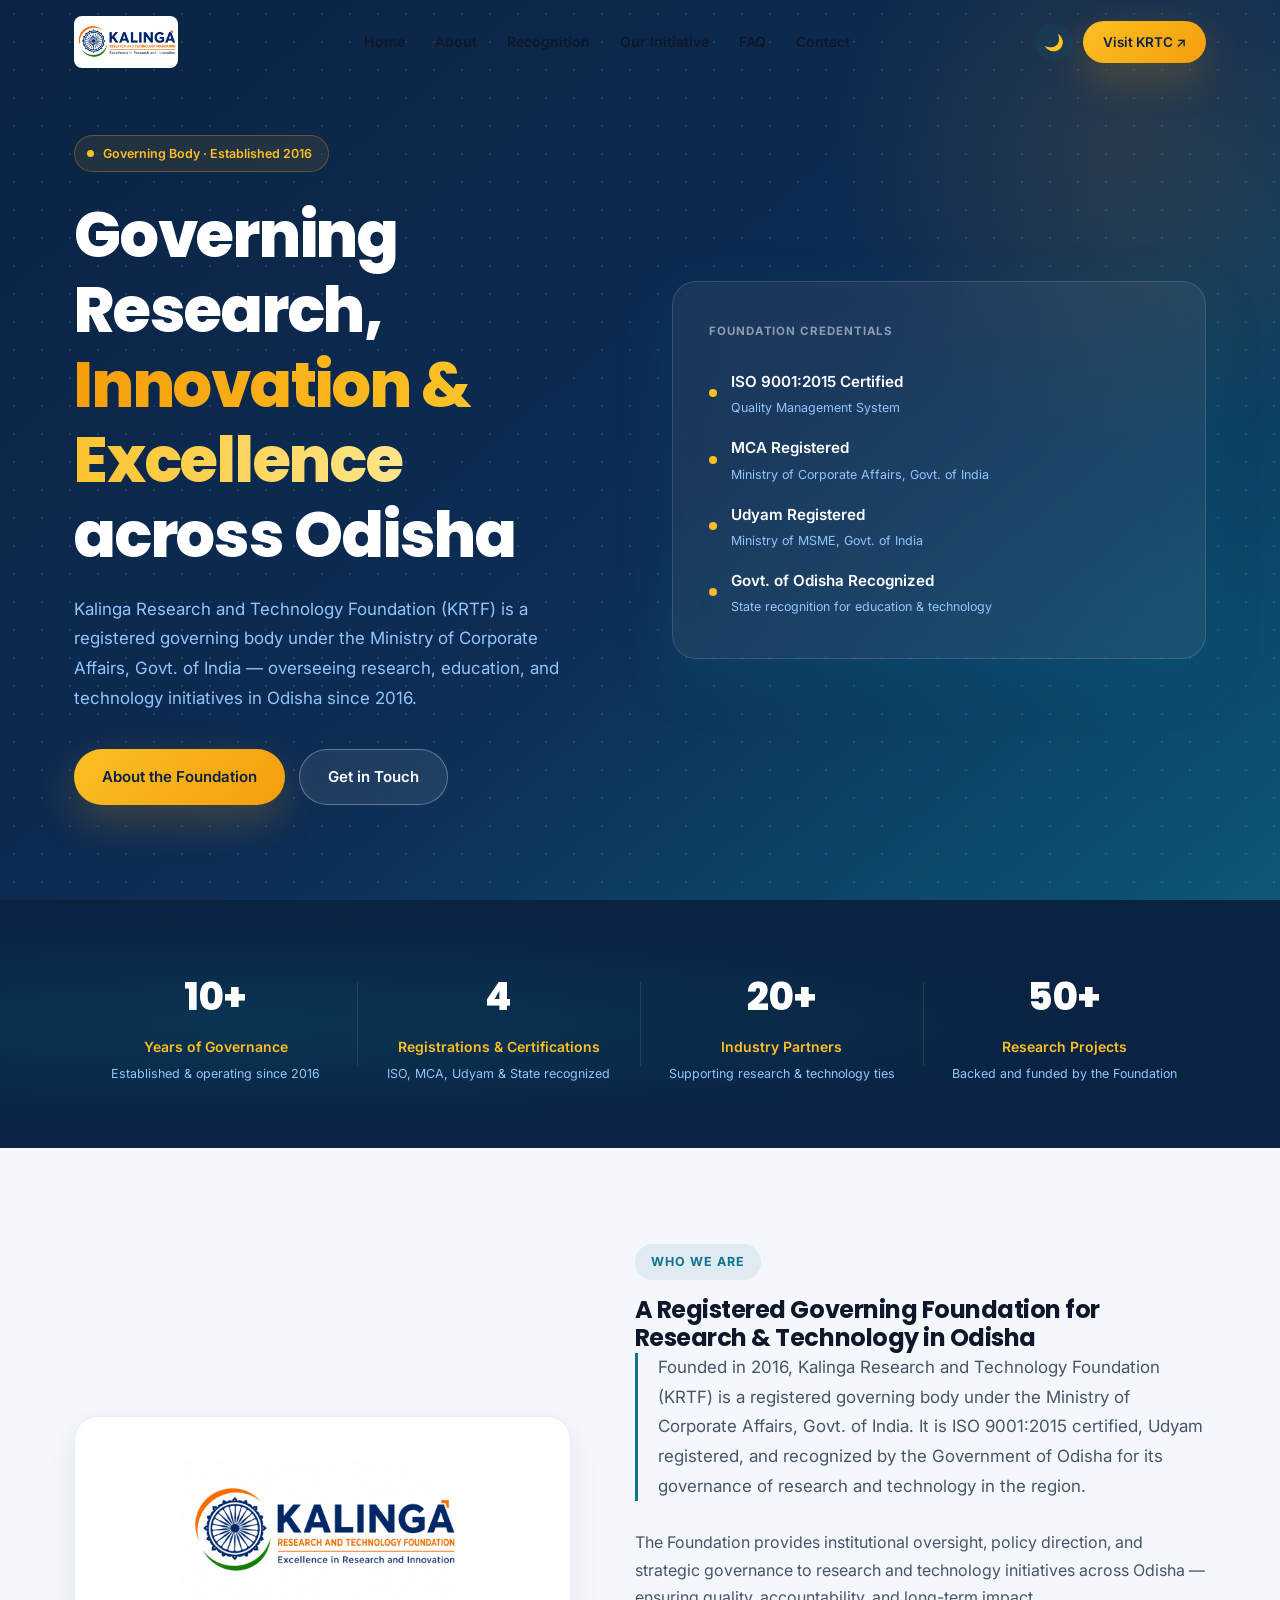
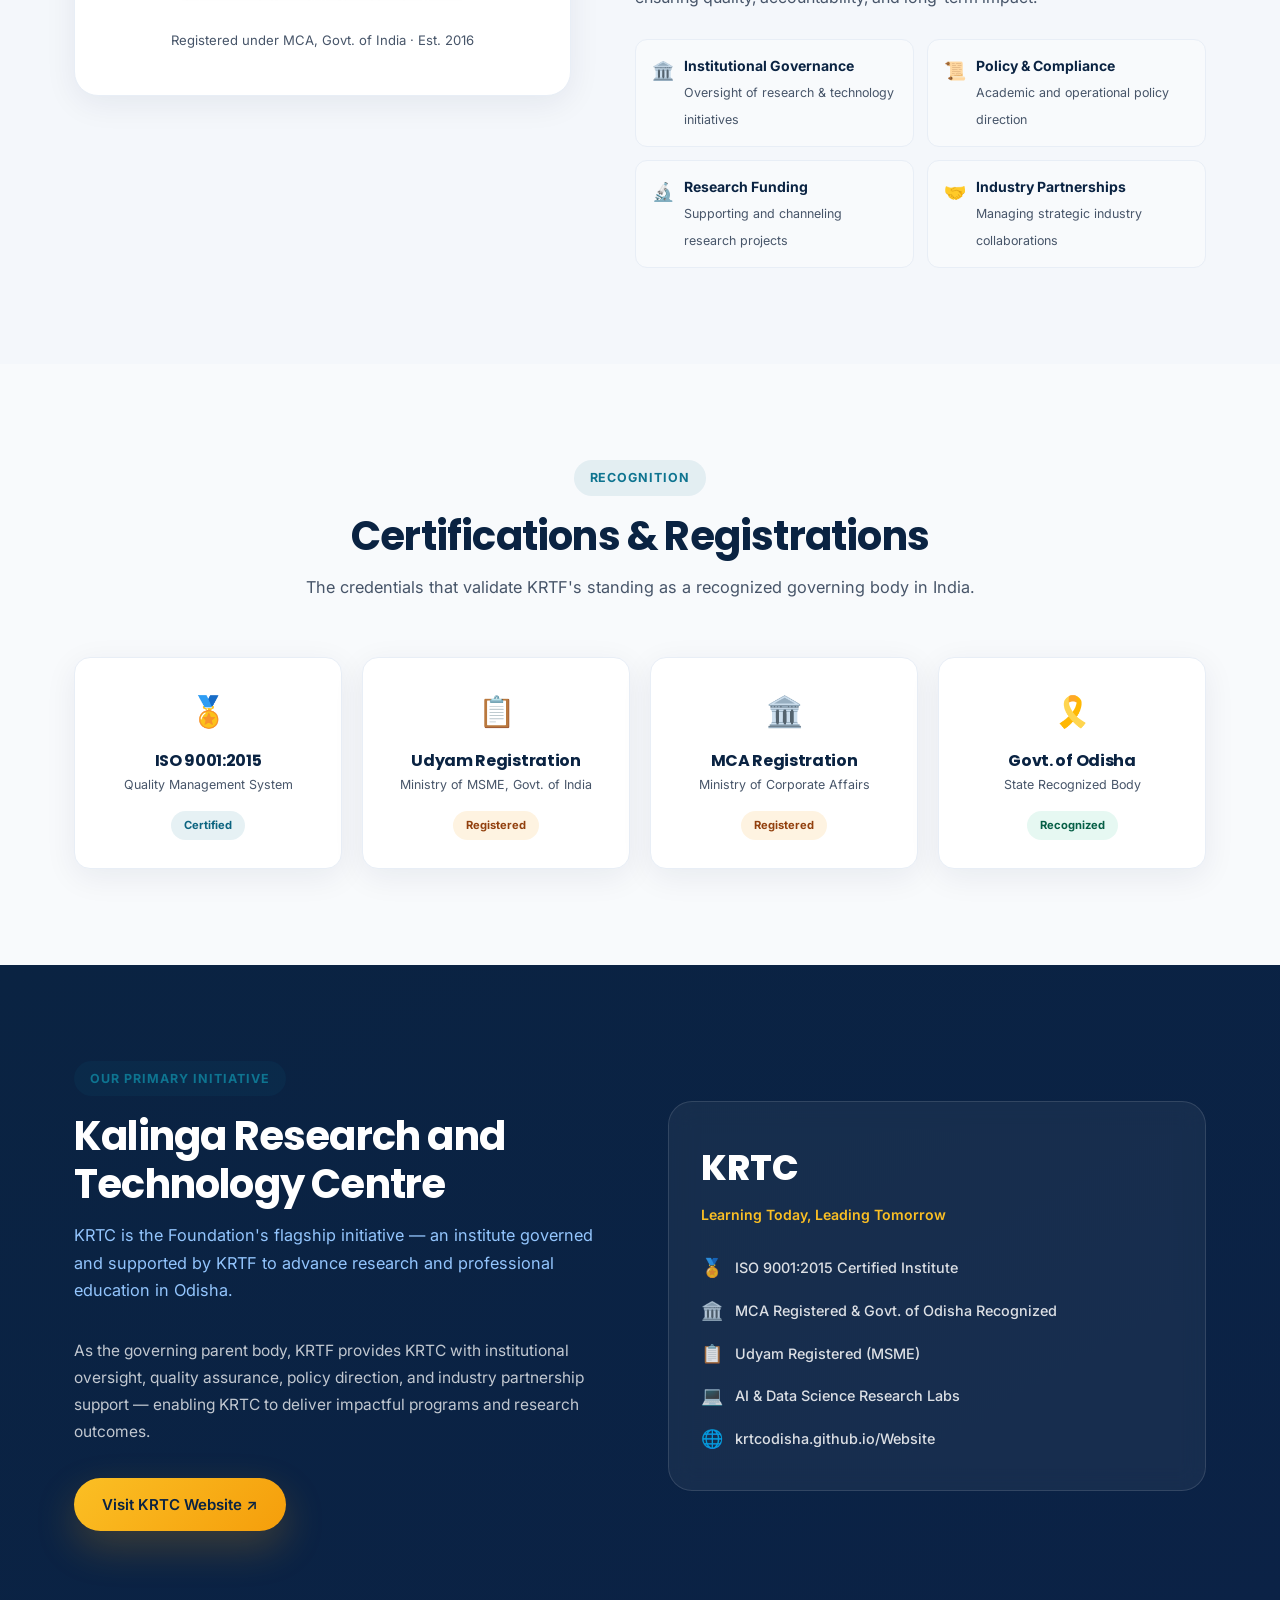
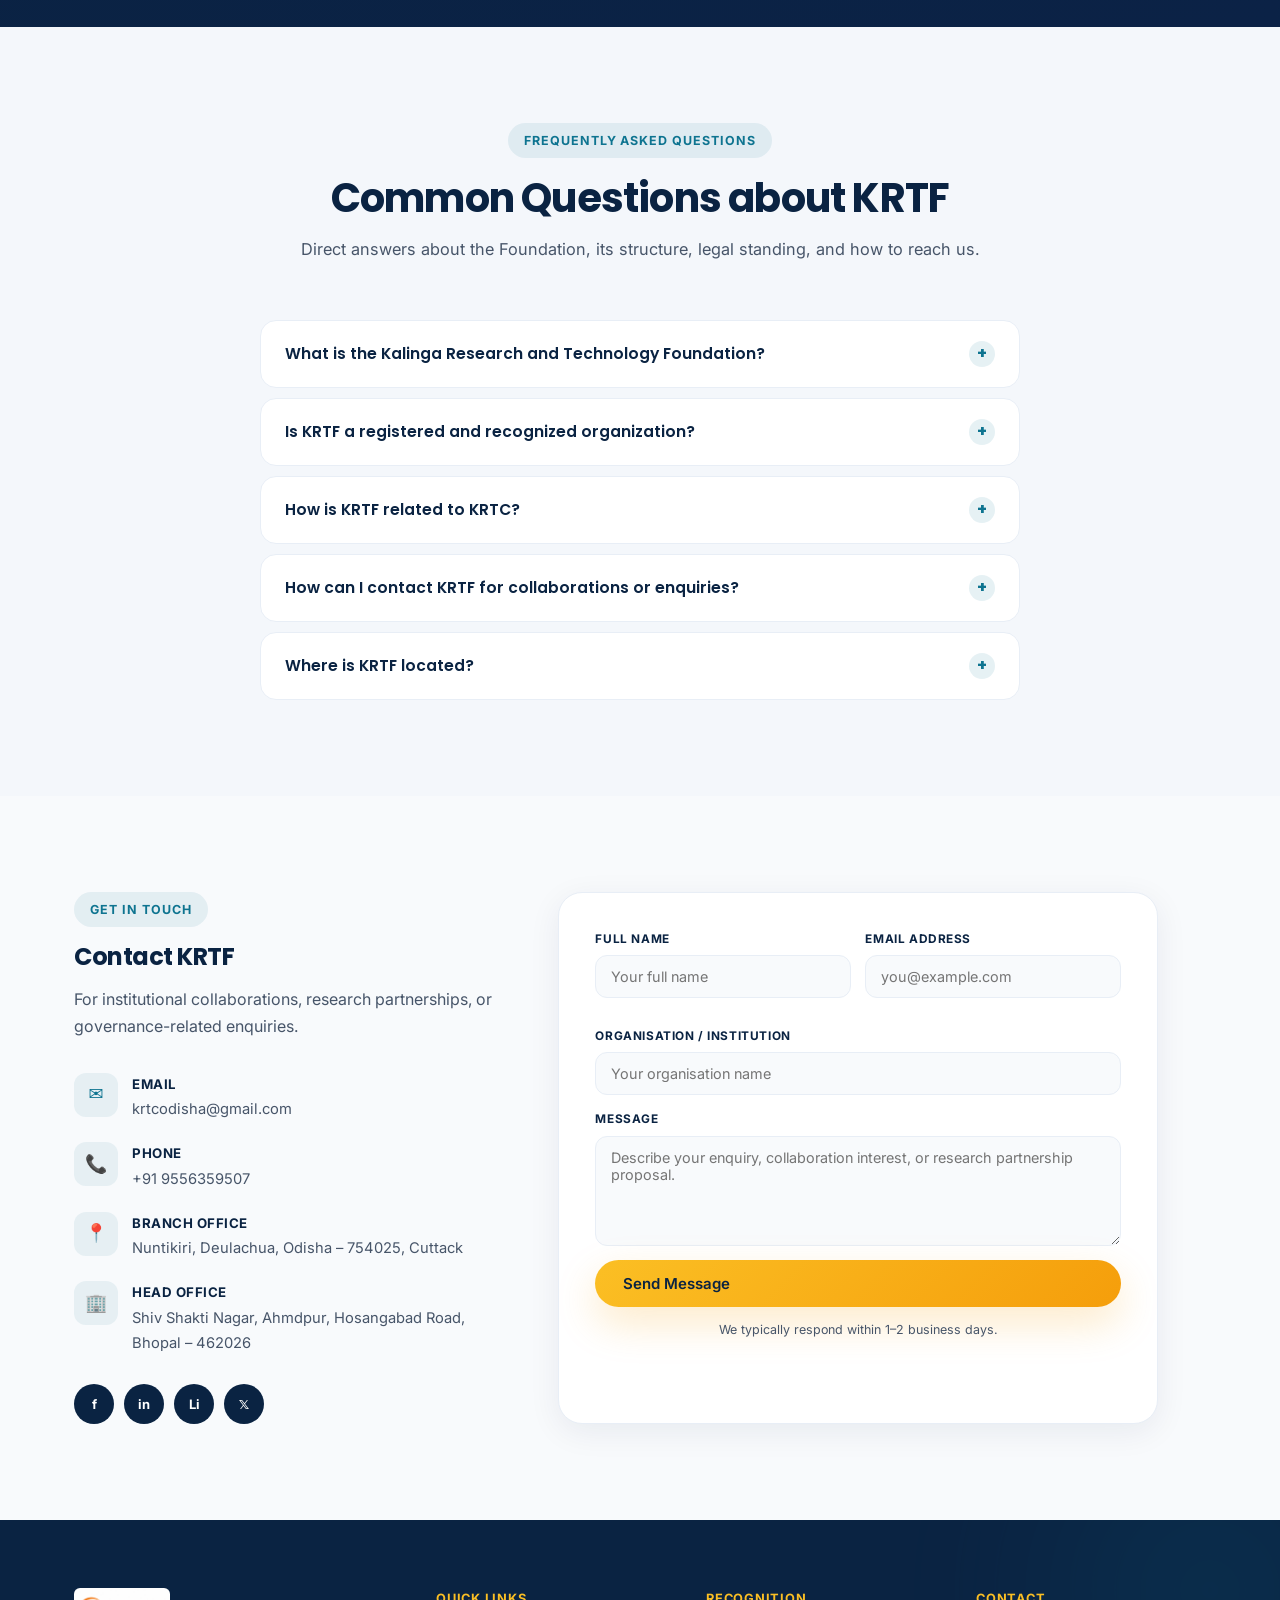
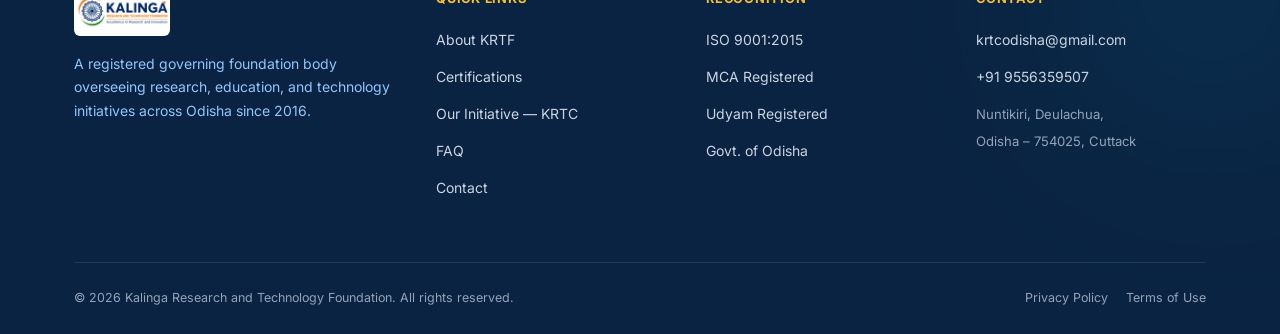
==== commit afe0db8c: "Redesign: proper Foundation website with real logo, removed educational content" ====
--- a/index.html
+++ b/index.html
@@ -4,57 +4,38 @@
 <meta charset="UTF-8">
 <meta name="viewport" content="width=device-width, initial-scale=1.0">
 
-<!-- ═══════════════════════════════════════════
-     SEO: Title, Description, Canonical
-════════════════════════════════════════════ -->
-<title>Kalinga Research & Technology Foundation (KRTF) | Governing Body of KRTC, Odisha</title>
-<meta name="description" content="Kalinga Research and Technology Foundation (KRTF) is the governing parent body of KRTC — Odisha's premier research and professional education institute. ISO 9001:2015 certified, MCA registered, Govt. of Odisha recognized. Established 2016.">
-<meta name="keywords" content="KRTF, Kalinga Research Technology Foundation, KRTC, Odisha education foundation, research institute Odisha, professional education Odisha, governing body KRTC">
+<title>Kalinga Research & Technology Foundation (KRTF) | Governing Body, Odisha</title>
+<meta name="description" content="Kalinga Research and Technology Foundation (KRTF) is a registered governing body established in 2016 under MCA, Govt. of India. ISO 9001:2015 certified, Udyam registered, and recognized by the Government of Odisha.">
+<meta name="robots" content="index, follow">
 <meta name="author" content="Kalinga Research and Technology Foundation">
-<meta name="robots" content="index, follow">
 <link rel="canonical" href="https://kalingaresearchfoundation.org/">
-
-<!-- Google Search Console Verification -->
 <meta name="google-site-verification" content="PLACEHOLDER">
 
-<!-- ═══════════════════════════════════════════
-     Open Graph (Facebook, LinkedIn, WhatsApp)
-════════════════════════════════════════════ -->
+<!-- Open Graph -->
 <meta property="og:type" content="website">
 <meta property="og:site_name" content="Kalinga Research and Technology Foundation">
-<meta property="og:title" content="KRTF — Governing Body of KRTC | Research & Education Foundation, Odisha">
-<meta property="og:description" content="KRTF is the governing parent body of KRTC, Odisha's premier research and professional education institute. ISO certified, MCA & MSME registered, Govt. of Odisha recognized. Established 2016.">
+<meta property="og:title" content="Kalinga Research & Technology Foundation (KRTF) | Governing Body, Odisha">
+<meta property="og:description" content="KRTF is a registered governing foundation body established in 2016. ISO 9001:2015 certified, MCA registered, Udyam registered, and recognized by the Government of Odisha.">
 <meta property="og:url" content="https://kalingaresearchfoundation.org/">
-<meta property="og:image" content="https://kalingaresearchfoundation.org/og-image.jpg">
-<meta property="og:image:width" content="1200">
-<meta property="og:image:height" content="630">
-<meta property="og:image:alt" content="Kalinga Research and Technology Foundation — Governing Excellence Since 2016">
+<meta property="og:image" content="https://kalingaresearchfoundation.org/logo.jpeg">
 <meta property="og:locale" content="en_IN">
 
-<!-- ═══════════════════════════════════════════
-     Twitter / X Card
-════════════════════════════════════════════ -->
+<!-- Twitter Card -->
 <meta name="twitter:card" content="summary_large_image">
-<meta name="twitter:title" content="KRTF — Governing Body of KRTC | Research & Education Foundation, Odisha">
-<meta name="twitter:description" content="KRTF is the governing parent body of KRTC, Odisha's premier research and professional education institute. ISO certified, MCA registered, Govt. of Odisha recognized.">
-<meta name="twitter:image" content="https://kalingaresearchfoundation.org/og-image.jpg">
-<meta name="twitter:image:alt" content="Kalinga Research and Technology Foundation">
-
-<!-- ═══════════════════════════════════════════
-     Google Analytics 4 (GA4)
-     Replace G-XXXXXXXXXX with your Measurement ID
-════════════════════════════════════════════ -->
+<meta name="twitter:title" content="Kalinga Research & Technology Foundation (KRTF)">
+<meta name="twitter:description" content="KRTF — registered governing foundation body established in 2016. ISO certified, MCA registered, Govt. of Odisha recognized.">
+<meta name="twitter:image" content="https://kalingaresearchfoundation.org/logo.jpeg">
+
+<!-- GA4 — Replace G-XXXXXXXXXX with your real Measurement ID -->
 <script async src="https://www.googletagmanager.com/gtag/js?id=G-XXXXXXXXXX"></script>
 <script>
   window.dataLayer = window.dataLayer || [];
   function gtag(){dataLayer.push(arguments);}
   gtag('js', new Date());
-  gtag('config', 'G-XXXXXXXXXX', { 'anonymize_ip': true });
+  gtag('config', 'G-XXXXXXXXXX', {'anonymize_ip': true});
 </script>
 
-<!-- ═══════════════════════════════════════════
-     JSON-LD Structured Data
-════════════════════════════════════════════ -->
+<!-- JSON-LD Structured Data -->
 <script type="application/ld+json">
 {
   "@context": "https://schema.org",
@@ -65,868 +46,610 @@
       "name": "Kalinga Research and Technology Foundation",
       "alternateName": "KRTF",
       "url": "https://kalingaresearchfoundation.org/",
-      "logo": {
-        "@type": "ImageObject",
-        "url": "https://kalingaresearchfoundation.org/logo.png",
-        "width": 200,
-        "height": 60
-      },
-      "description": "Kalinga Research and Technology Foundation (KRTF) is the registered governing parent body of Kalinga Research and Technology Centre (KRTC), overseeing research, education, and technology initiatives across Odisha, India since 2016.",
+      "logo": { "@type": "ImageObject", "url": "https://kalingaresearchfoundation.org/logo.jpeg" },
+      "description": "Kalinga Research and Technology Foundation (KRTF) is the registered governing parent body established in 2016 under the Ministry of Corporate Affairs, Govt. of India. It oversees research, education, and technology initiatives across Odisha.",
       "foundingDate": "2016",
-      "foundingLocation": {
-        "@type": "Place",
-        "addressLocality": "Bhopal",
-        "addressRegion": "Madhya Pradesh",
-        "addressCountry": "IN"
-      },
       "address": [
         {
           "@type": "PostalAddress",
           "streetAddress": "Shiv Shakti Nagar, Ahmdpur, Hosangabad Road",
-          "addressLocality": "Bhopal",
-          "addressRegion": "Madhya Pradesh",
-          "postalCode": "462026",
-          "addressCountry": "IN",
-          "name": "Head Office"
+          "addressLocality": "Bhopal", "addressRegion": "Madhya Pradesh",
+          "postalCode": "462026", "addressCountry": "IN", "name": "Head Office"
         },
         {
           "@type": "PostalAddress",
           "streetAddress": "Nuntikiri, Deulachua",
-          "addressLocality": "Cuttack",
-          "addressRegion": "Odisha",
-          "postalCode": "754025",
-          "addressCountry": "IN",
-          "name": "Branch Office"
+          "addressLocality": "Cuttack", "addressRegion": "Odisha",
+          "postalCode": "754025", "addressCountry": "IN", "name": "Branch Office"
         }
       ],
       "contactPoint": {
         "@type": "ContactPoint",
         "telephone": "+91-9556359507",
         "email": "krtcodisha@gmail.com",
-        "contactType": "general enquiry",
-        "availableLanguage": ["English", "Hindi", "Odia"]
+        "contactType": "general enquiry"
       },
-      "hasCredential": [
-        { "@type": "EducationalOccupationalCredential", "name": "ISO 9001:2015 Quality Management Certification" },
-        { "@type": "EducationalOccupationalCredential", "name": "Udyam Registration — Ministry of MSME, Govt. of India" },
-        { "@type": "EducationalOccupationalCredential", "name": "MCA Registration — Ministry of Corporate Affairs, Govt. of India" },
-        { "@type": "EducationalOccupationalCredential", "name": "Government of Odisha Recognition" }
-      ],
-      "sameAs": [
-        "https://krtcodisha.github.io/Website"
-      ]
-    },
-    {
-      "@type": "EducationalOrganization",
-      "@id": "https://krtcodisha.github.io/Website#organization",
-      "name": "Kalinga Research and Technology Centre",
-      "alternateName": "KRTC",
-      "url": "https://krtcodisha.github.io/Website",
-      "description": "Kalinga Research and Technology Centre (KRTC) is Odisha's premier research and professional education institute, governed by KRTF. It offers Diploma, PG Diploma, and Masters programs in Data Analytics, Artificial Intelligence, Digital Marketing, Computer Applications, Research Methodology, and Technology Management.",
-      "parentOrganization": {
-        "@id": "https://kalingaresearchfoundation.org/#organization"
-      },
-      "address": {
-        "@type": "PostalAddress",
-        "streetAddress": "Nuntikiri, Deulachua",
-        "addressLocality": "Cuttack",
-        "addressRegion": "Odisha",
-        "postalCode": "754025",
-        "addressCountry": "IN"
-      },
-      "hasOfferCatalog": {
-        "@type": "OfferCatalog",
-        "name": "KRTC Academic Programs",
-        "itemListElement": [
-          { "@type": "Course", "name": "Data Analytics", "description": "Diploma and PG Diploma in Data Analytics — 1 Year duration." },
-          { "@type": "Course", "name": "Artificial Intelligence", "description": "Diploma and PG Diploma in Artificial Intelligence — 1 Year duration." },
-          { "@type": "Course", "name": "Digital Marketing", "description": "Diploma and PG Diploma in Digital Marketing — 1 Year duration." },
-          { "@type": "Course", "name": "Computer Applications", "description": "Diploma and PG Diploma in Computer Applications — 1 Year duration." },
-          { "@type": "Course", "name": "Research Methodology", "description": "Diploma and PG Diploma in Research Methodology — 1 Year duration." },
-          { "@type": "Course", "name": "Technology Management", "description": "Diploma and PG Diploma in Technology Management — 1 Year duration." }
-        ]
-      }
-    },
-    {
-      "@type": "BreadcrumbList",
-      "itemListElement": [
-        { "@type": "ListItem", "position": 1, "name": "Home", "item": "https://kalingaresearchfoundation.org/" },
-        { "@type": "ListItem", "position": 2, "name": "About KRTF", "item": "https://kalingaresearchfoundation.org/#about" },
-        { "@type": "ListItem", "position": 3, "name": "Our Initiatives", "item": "https://kalingaresearchfoundation.org/#initiatives" },
-        { "@type": "ListItem", "position": 4, "name": "Programs", "item": "https://kalingaresearchfoundation.org/#programs" },
-        { "@type": "ListItem", "position": 5, "name": "Certifications", "item": "https://kalingaresearchfoundation.org/#certifications" },
-        { "@type": "ListItem", "position": 6, "name": "FAQ", "item": "https://kalingaresearchfoundation.org/#faq" },
-        { "@type": "ListItem", "position": 7, "name": "Contact", "item": "https://kalingaresearchfoundation.org/#contact" }
-      ]
+      "sameAs": ["https://krtcodisha.github.io/Website"]
     },
     {
       "@type": "FAQPage",
       "mainEntity": [
         {
           "@type": "Question",
-          "name": "What is the Kalinga Research and Technology Foundation (KRTF)?",
-          "acceptedAnswer": {
-            "@type": "Answer",
-            "text": "Kalinga Research and Technology Foundation (KRTF) is a registered governing organization established in 2016 under the Ministry of Corporate Affairs, Govt. of India. It oversees and funds research, education, and technology initiatives across Odisha, primarily through its flagship institute, KRTC."
-          }
+          "name": "What is Kalinga Research and Technology Foundation (KRTF)?",
+          "acceptedAnswer": { "@type": "Answer", "text": "Kalinga Research and Technology Foundation (KRTF) is a registered governing organization established in 2016 under the Ministry of Corporate Affairs, Govt. of India. It oversees research, education, and technology initiatives across Odisha, and serves as the governing parent body of KRTC." }
+        },
+        {
+          "@type": "Question",
+          "name": "Is KRTF a registered organization?",
+          "acceptedAnswer": { "@type": "Answer", "text": "Yes. KRTF is formally registered under the Ministry of Corporate Affairs (MCA), Govt. of India. It is also Udyam Registered (MSME), ISO 9001:2015 certified, and officially recognized by the Government of Odisha." }
         },
         {
           "@type": "Question",
           "name": "How is KRTF related to KRTC?",
-          "acceptedAnswer": {
-            "@type": "Answer",
-            "text": "KRTF (Kalinga Research and Technology Foundation) is the governing parent body of KRTC (Kalinga Research and Technology Centre). The Foundation sets academic policy, ensures quality standards, channels funding, and manages industry partnerships for all programs run through KRTC."
-          }
-        },
-        {
-          "@type": "Question",
-          "name": "Is KRTF a registered organization?",
-          "acceptedAnswer": {
-            "@type": "Answer",
-            "text": "Yes. KRTF is formally registered under the Ministry of Corporate Affairs (MCA), Govt. of India. It is also Udyam Registered (MSME), ISO 9001:2015 certified for quality management, and recognized by the Government of Odisha."
-          }
-        },
-        {
-          "@type": "Question",
-          "name": "What programs does KRTC offer under the Foundation?",
-          "acceptedAnswer": {
-            "@type": "Answer",
-            "text": "Under KRTF's governance, KRTC offers 12+ programs across three levels: Diploma, PG Diploma, and Masters. Key subjects include Data Analytics, Artificial Intelligence, Digital Marketing, Computer Applications, Research Methodology, and Technology Management."
-          }
+          "acceptedAnswer": { "@type": "Answer", "text": "KRTF (Kalinga Research and Technology Foundation) is the governing parent body of KRTC (Kalinga Research and Technology Centre). The Foundation provides oversight, policy direction, and governance to KRTC's operations." }
         },
         {
           "@type": "Question",
           "name": "How can I contact KRTF?",
-          "acceptedAnswer": {
-            "@type": "Answer",
-            "text": "You can contact Kalinga Research and Technology Foundation by email at krtcodisha@gmail.com or by phone at +91 9556359507. The branch office is located in Nuntikiri, Deulachua, Odisha — 754025, Cuttack. The head office is in Bhopal, Madhya Pradesh."
-          }
+          "acceptedAnswer": { "@type": "Answer", "text": "You can contact KRTF by email at krtcodisha@gmail.com or by phone at +91 9556359507. The branch office is at Nuntikiri, Deulachua, Odisha – 754025, Cuttack. The head office is in Bhopal, Madhya Pradesh – 462026." }
         },
         {
           "@type": "Question",
           "name": "Where is KRTF located?",
-          "acceptedAnswer": {
-            "@type": "Answer",
-            "text": "KRTF operates from two offices. The branch office is at Nuntikiri, Deulachua, Odisha — 754025, Cuttack. The head office is at Shiv Shakti Nagar, Ahmdpur, Hosangabad Road, Bhopal — 462026, Madhya Pradesh."
-          }
+          "acceptedAnswer": { "@type": "Answer", "text": "KRTF has two offices: the branch office at Nuntikiri, Deulachua, Odisha – 754025, Cuttack; and the head office at Shiv Shakti Nagar, Ahmdpur, Hosangabad Road, Bhopal – 462026, Madhya Pradesh." }
         }
       ]
-    },
-    {
-      "@type": "WebSite",
-      "@id": "https://kalingaresearchfoundation.org/#website",
-      "url": "https://kalingaresearchfoundation.org/",
-      "name": "Kalinga Research and Technology Foundation",
-      "publisher": { "@id": "https://kalingaresearchfoundation.org/#organization" }
     }
   ]
 }
 </script>
 
-<!-- ═══════════════════════════════════════════
-     Fonts — preconnect + preload critical font
-     font-display=swap prevents render-blocking
-════════════════════════════════════════════ -->
+<!-- Fonts -->
 <link rel="preconnect" href="https://fonts.googleapis.com">
 <link rel="preconnect" href="https://fonts.gstatic.com" crossorigin>
-<link rel="preload" as="style" href="https://fonts.googleapis.com/css2?family=Poppins:wght@600;700;800&family=Inter:wght@400;500;600&display=swap">
-<link href="https://fonts.googleapis.com/css2?family=Poppins:wght@600;700;800&family=Inter:wght@400;500;600&display=swap" rel="stylesheet" media="print" onload="this.media='all'">
-<noscript><link href="https://fonts.googleapis.com/css2?family=Poppins:wght@600;700;800&family=Inter:wght@400;500;600&display=swap" rel="stylesheet"></noscript>
+<link rel="preload" as="style" href="https://fonts.googleapis.com/css2?family=Poppins:wght@400;600;700;800&family=Inter:wght@400;500;600&display=swap">
+<link href="https://fonts.googleapis.com/css2?family=Poppins:wght@400;600;700;800&family=Inter:wght@400;500;600&display=swap" rel="stylesheet" media="print" onload="this.media='all'">
+<noscript><link href="https://fonts.googleapis.com/css2?family=Poppins:wght@400;600;700;800&family=Inter:wght@400;500;600&display=swap" rel="stylesheet"></noscript>
 
 <style>
-/* ════════════════════════════════════════════
-   DESIGN TOKENS
-════════════════════════════════════════════ */
-:root{
-  --navy:#0A2342;
-  --navy-2:#0d2d55;
-  --teal:#0E7490;
-  --amber:#F59E0B;
-  --amber-2:#FBBF24;
-  --white:#FFFFFF;
-  --off-white:#F8FAFC;
-  --muted-blue:#93C5FD;
-  --bg-light:#F9FAFB;
-  --bg-dark:#030712;
-  --ink:#0f172a;
-  --ink-soft:#475569;
-  --radius-lg:24px;
-  --radius-md:16px;
-  --shadow-teal:0 20px 60px rgba(14,116,144,0.18);
-  --shadow-amber:0 16px 40px rgba(245,158,11,0.22);
-  /* Type scale */
-  --text-display:clamp(2.55rem, 5.2vw, 4rem);
-  --text-h2:clamp(1.75rem, 3.2vw, 2.55rem);
-  --text-h3:1.45rem;
-  --text-h4:1.1rem;
-  --text-body:1rem;
-  --text-sm:0.875rem;
-  --text-caption:0.8rem;
-  --leading-tight:1.2;
-  --leading-snug:1.45;
-  --leading-body:1.72;
-}
-
-/* ════════════════════════════════════════════
-   RESET & BASE
-════════════════════════════════════════════ */
-*{box-sizing:border-box; margin:0; padding:0;}
-html{scroll-behavior:smooth;}
-
-/* Prefers-reduced-motion: disable all animations/transitions globally */
-@media (prefers-reduced-motion:reduce){
-  html{scroll-behavior:auto;}
-  *,*::before,*::after{
-    animation-duration:0.01ms !important;
-    animation-iteration-count:1 !important;
-    transition-duration:0.01ms !important;
+/* ══════════════════════════════════════════
+   TOKENS
+══════════════════════════════════════════ */
+:root {
+  --navy:    #0A2342;
+  --navy-2:  #0d2d55;
+  --teal:    #0E7490;
+  --amber:   #F59E0B;
+  --amber-2: #FBBF24;
+  --white:   #FFFFFF;
+  --off-white: #F8FAFC;
+  --bg-light: #F4F7FB;
+  --bg-dark:  #030712;
+  --ink:      #0f172a;
+  --ink-soft: #475569;
+  --muted-blue: #93C5FD;
+  --radius-lg: 24px;
+  --radius-md: 16px;
+  --shadow-card: 0 8px 32px rgba(10,35,66,0.07);
+  --shadow-teal: 0 20px 60px rgba(14,116,144,0.16);
+  --shadow-amber: 0 16px 40px rgba(245,158,11,0.22);
+}
+
+/* ══════════════════════════════════════════
+   RESET
+══════════════════════════════════════════ */
+*,*::before,*::after { box-sizing: border-box; margin: 0; padding: 0; }
+html { scroll-behavior: smooth; }
+@media (prefers-reduced-motion: reduce) {
+  html { scroll-behavior: auto; }
+  *,*::before,*::after {
+    animation-duration: 0.01ms !important;
+    animation-iteration-count: 1 !important;
+    transition-duration: 0.01ms !important;
   }
 }
 
-body{
-  font-family:'Inter',system-ui,-apple-system,sans-serif;
-  font-size:var(--text-body);
-  background:var(--bg-light);
-  color:var(--ink);
-  line-height:var(--leading-body);
-  overflow-x:hidden;
-  transition:background .35s ease, color .35s ease;
-  -webkit-font-smoothing:antialiased;
-  -moz-osx-font-smoothing:grayscale;
-  font-feature-settings:"cv11","ss01";
-}
-body.dark{
-  background:var(--bg-dark);
-  color:var(--off-white);
-}
-
-/* ════════════════════════════════════════════
-   TYPOGRAPHY SCALE
-════════════════════════════════════════════ */
-h1,h2,h3,h4{
-  font-family:'Poppins',system-ui,sans-serif;
-  line-height:var(--leading-tight);
-  letter-spacing:-0.022em;
-  font-weight:700;
-}
-h1{font-size:var(--text-display); font-weight:800;}
-h2{font-size:var(--text-h2);}
-h3{font-size:var(--text-h3);}
-h4{font-size:var(--text-h4); font-weight:600;}
-
-p{line-height:var(--leading-body);}
-
-a{color:inherit; text-decoration:none;}
-img{max-width:100%; display:block;}
-ul{list-style:none;}
-button{font-family:inherit; cursor:pointer; border:none; background:none;}
-
-/* ════════════════════════════════════════════
-   FOCUS VISIBLE — WCAG AA
-════════════════════════════════════════════ */
-:focus-visible{
-  outline:2px solid var(--amber);
-  outline-offset:3px;
-  border-radius:4px;
-}
-
-/* ════════════════════════════════════════════
-   UTILITIES
-════════════════════════════════════════════ */
-.container{max-width:1220px; margin:0 auto; padding:0 24px;}
-
-.eyebrow{
-  display:inline-flex; align-items:center; gap:8px;
-  font-size:var(--text-caption); font-weight:600; letter-spacing:.07em; text-transform:uppercase;
-  color:var(--teal); background:rgba(14,116,144,0.09);
-  padding:7px 16px; border-radius:100px; margin-bottom:18px;
-}
-body.dark .eyebrow{color:var(--amber-2); background:rgba(245,158,11,0.10);}
-
-/* Static amber gradient text — no animation, clean render */
-.grad-text{
-  background:linear-gradient(90deg, var(--amber) 0%, var(--amber-2) 50%, #FDE68A 100%);
-  -webkit-background-clip:text; background-clip:text;
-  -webkit-text-fill-color:transparent; color:transparent;
-}
-
-.btn{
-  display:inline-flex; align-items:center; justify-content:center; gap:8px;
-  padding:15px 30px; border-radius:100px; font-weight:600; font-size:0.9375rem;
-  transition:transform .3s cubic-bezier(.2,.8,.2,1), box-shadow .3s ease;
-  white-space:nowrap;
-}
-.btn-amber{
-  background:linear-gradient(135deg, var(--amber-2), var(--amber));
-  color:var(--navy); box-shadow:var(--shadow-amber);
-}
-.btn-amber:hover{transform:translateY(-3px); box-shadow:0 20px 44px rgba(245,158,11,0.35);}
-.btn-glass{
-  background:rgba(255,255,255,0.08); color:#fff; border:1px solid rgba(255,255,255,0.35);
-  backdrop-filter:blur(10px); -webkit-backdrop-filter:blur(10px);
-}
-.btn-glass:hover{transform:translateY(-3px); background:rgba(255,255,255,0.15);}
-
-/* ════════════════════════════════════════════
-   SCROLL PROGRESS BAR
-════════════════════════════════════════════ */
-#scrollbar{
-  position:fixed; top:0; left:0; height:3px; width:0%;
-  background:linear-gradient(90deg, var(--amber), var(--amber-2));
-  z-index:9999; transition:width .1s linear;
-  pointer-events:none;
-}
-
-/* ════════════════════════════════════════════
-   HEADER / NAV
-════════════════════════════════════════════ */
-header{
-  position:fixed; top:0; left:0; right:0; z-index:1000;
-  padding:18px 0;
-  transition:padding .35s cubic-bezier(.2,.8,.2,1), background .35s ease, box-shadow .35s ease;
-}
-header.scrolled{
-  padding:12px 0;
-  background:rgba(255,255,255,0.88);
-  backdrop-filter:blur(16px); -webkit-backdrop-filter:blur(16px);
-  box-shadow:0 1px 0 rgba(10,35,66,0.08), 0 4px 20px rgba(10,35,66,0.06);
-}
-body.dark header.scrolled{
-  background:rgba(10,35,66,0.88);
-  box-shadow:0 1px 0 rgba(255,255,255,0.06), 0 4px 20px rgba(0,0,0,0.4);
-}
-.nav-inner{display:flex; align-items:center; justify-content:space-between; gap:20px;}
-.logo-wrap{display:flex; align-items:center; gap:12px;}
-.logo-badge{
-  display:flex; font-family:'Poppins',sans-serif; font-weight:800; font-size:17px;
-  border-radius:10px; overflow:hidden; box-shadow:0 4px 14px rgba(10,35,66,0.22);
-  flex-shrink:0;
-}
-.logo-badge span{padding:9px 8px;}
-.logo-badge .kr{background:var(--navy); color:#fff;}
-.logo-badge .tf{background:linear-gradient(135deg,var(--amber-2),var(--amber)); color:var(--navy);}
-.logo-text-full{display:flex; flex-direction:column; line-height:1.25;}
-.logo-text-full strong{font-family:'Poppins',sans-serif; font-size:14.5px; font-weight:700; color:var(--navy);}
-body.dark .logo-text-full strong{color:#fff;}
-.logo-text-full small{font-size:var(--text-caption); color:var(--ink-soft); font-weight:500;}
-body.dark .logo-text-full small{color:var(--muted-blue);}
-
-nav.nav-links{display:flex; align-items:center; gap:32px;}
-nav.nav-links a{font-size:var(--text-sm); font-weight:600; color:var(--ink); position:relative; padding:4px 0;}
-body.dark nav.nav-links a{color:var(--off-white);}
-nav.nav-links a::after{
-  content:''; position:absolute; left:0; bottom:-2px; width:0; height:2px;
-  background:var(--amber); border-radius:2px; transition:width .25s ease;
-}
-nav.nav-links a:hover::after{width:100%;}
-
-.nav-actions{display:flex; align-items:center; gap:12px;}
-.mode-toggle{
-  width:40px; height:40px; border-radius:50%; display:flex; align-items:center; justify-content:center;
-  background:rgba(14,116,144,0.1); font-size:17px;
-  transition:transform .25s ease, background .25s ease;
-}
-.mode-toggle:hover{transform:scale(1.1); background:rgba(14,116,144,0.18);}
-.burger{
-  display:none; width:40px; height:40px; border-radius:10px;
-  flex-direction:column; justify-content:center; align-items:center; gap:5px;
-}
-.burger span{width:22px; height:2px; background:var(--navy); border-radius:2px; transition:.25s;}
-body.dark .burger span{background:#fff;}
-
-.mobile-menu{
-  display:none; position:fixed; top:70px; left:16px; right:16px; z-index:999;
-  background:var(--off-white); border-radius:18px; padding:22px;
-  box-shadow:0 16px 48px rgba(0,0,0,0.16);
-  max-height:0; overflow:hidden; opacity:0;
-  transition:max-height .35s ease, opacity .25s ease;
-}
-body.dark .mobile-menu{background:#0d1b30;}
-.mobile-menu.open{max-height:440px; opacity:1;}
-.mobile-menu a{
-  display:block; padding:13px 4px; font-weight:600; font-size:15px;
-  border-bottom:1px solid rgba(148,163,184,.12);
-  transition:color .2s ease;
-}
-.mobile-menu a:last-child{border-bottom:none;}
-.mobile-menu a:hover{color:var(--teal);}
-
-@media (max-width:920px){
-  nav.nav-links{display:none;}
-  .burger{display:flex;}
-  .mobile-menu{display:block;}
-  .logo-text-full{display:none;}
-}
-
-/* ════════════════════════════════════════════
-   HERO — Signature section with ONE orb + pulse
-════════════════════════════════════════════ */
-.hero{
-  position:relative; min-height:100svh; display:flex; align-items:center;
-  background:linear-gradient(140deg, var(--navy) 0%, var(--navy-2) 55%, #0c5775 100%);
-  overflow:hidden; padding:130px 0 90px;
-}
-
-/* Subtle dot-grid overlay — quiet texture, not distracting */
-.hero .grid-overlay{
-  position:absolute; inset:0; opacity:.10;
-  background-image:radial-gradient(rgba(255,255,255,.8) 1px, transparent 1px);
-  background-size:28px 28px;
-}
-
-/* Single accent orb — top-right, restrained */
-.orb-hero{
-  position:absolute; width:480px; height:480px; border-radius:50%;
-  background:radial-gradient(circle, var(--amber) 0%, rgba(245,158,11,0) 70%);
-  top:-120px; right:-100px; opacity:.18; pointer-events:none;
-}
-
-.hero-inner{
-  position:relative; z-index:3;
-  display:grid; grid-template-columns:1.1fr .9fr; gap:60px; align-items:center;
-}
-@media (max-width:980px){.hero-inner{grid-template-columns:1fr;}}
-
-/* Pulse dot — the ONE preserved animation */
-.pulse-dot{
-  width:8px; height:8px; border-radius:50%; background:var(--amber-2);
-  box-shadow:0 0 0 0 rgba(245,158,11,.7); animation:pulseDot 2s infinite;
-  flex-shrink:0;
-}
-@keyframes pulseDot{
-  0%{box-shadow:0 0 0 0 rgba(245,158,11,.6);}
-  70%{box-shadow:0 0 0 9px rgba(245,158,11,0);}
-  100%{box-shadow:0 0 0 0 rgba(245,158,11,0);}
-}
-.hero-badge{
-  display:inline-flex; align-items:center; gap:9px; background:rgba(245,158,11,.10);
-  border:1px solid rgba(245,158,11,.35); color:var(--amber-2);
-  font-size:var(--text-caption); font-weight:600;
-  padding:8px 18px 8px 14px; border-radius:100px; margin-bottom:28px;
-}
-.hero h1{color:#fff; margin-bottom:22px; max-width:600px;}
-.hero p.lead{
-  color:var(--muted-blue); font-size:1.08rem; max-width:540px;
-  margin-bottom:36px; line-height:1.75;
-}
-.hero-cta{display:flex; gap:14px; flex-wrap:wrap;}
-
-/* Hero right card — glassmorphic stat widget */
-.feature-card{
-  background:rgba(255,255,255,.06); border:1px solid rgba(255,255,255,.14);
-  backdrop-filter:blur(20px); -webkit-backdrop-filter:blur(20px);
-  border-radius:var(--radius-lg); padding:36px;
-  box-shadow:var(--shadow-teal);
-}
-.feature-card h4{
-  color:rgba(255,255,255,.65); font-size:var(--text-caption); font-weight:600;
-  text-transform:uppercase; letter-spacing:.07em; margin-bottom:24px;
-}
-.feature-grid{display:grid; grid-template-columns:1fr 1fr; gap:16px;}
-.feature-stat{
-  background:rgba(255,255,255,.04); border-radius:14px;
-  padding:18px 16px; border:1px solid rgba(255,255,255,.07);
-}
-.feature-stat .num{font-family:'Poppins',sans-serif; font-size:1.55rem; font-weight:800; color:#fff;}
-.feature-stat .lbl{font-size:var(--text-caption); color:var(--muted-blue); margin-top:4px;}
-
-/* ════════════════════════════════════════════
-   SECTION SHARED
-════════════════════════════════════════════ */
-section{padding:100px 0; position:relative;}
-main > section:nth-child(even){background:var(--bg-light);}
-body.dark main > section:nth-child(even){background:var(--bg-dark);}
-
-.reveal{opacity:0; transform:translateY(32px); transition:opacity .7s cubic-bezier(.2,.7,.3,1), transform .7s cubic-bezier(.2,.7,.3,1);}
-.reveal.in{opacity:1; transform:translateY(0);}
-
-.sec-head{max-width:640px; margin-bottom:56px;}
-.sec-head.center{margin-left:auto; margin-right:auto; text-align:center;}
-.sec-head h2{color:var(--navy);}
-body.dark .sec-head h2{color:#fff;}
-.sec-head p{color:var(--ink-soft); font-size:1rem; margin-top:14px; line-height:1.7;}
-body.dark .sec-head p{color:var(--muted-blue);}
-
-/* ════════════════════════════════════════════
-   STATS BAR
-════════════════════════════════════════════ */
-.stats-bar{background:var(--navy); position:relative; overflow:hidden;}
-.stats-bar::before{
-  content:''; position:absolute; inset:0;
-  background:radial-gradient(ellipse at 20% 50%, rgba(14,116,144,.25), transparent 60%);
-}
-.stats-grid{
-  position:relative; z-index:2;
-  display:grid; grid-template-columns:repeat(4,1fr);
-}
-.stat-item{padding:0 28px; text-align:center; position:relative;}
-.stat-item + .stat-item::before{
-  content:''; position:absolute; left:0; top:15%; bottom:15%;
-  width:1px; background:rgba(255,255,255,.12);
-}
-.stat-item .ic{font-size:24px; margin-bottom:10px;}
-.stat-item .num{
-  font-family:'Poppins',sans-serif; font-weight:800;
-  font-size:clamp(1.8rem,3vw,2.6rem); color:#fff;
-}
-.stat-item .lbl{color:var(--amber-2); font-weight:600; font-size:var(--text-sm); margin-top:6px;}
-.stat-item .desc{color:var(--muted-blue); font-size:var(--text-caption); margin-top:5px;}
-@media (max-width:800px){
-  .stats-grid{grid-template-columns:1fr 1fr; row-gap:40px;}
-  .stat-item + .stat-item::before{display:none;}
-}
-
-/* ════════════════════════════════════════════
+body {
+  font-family: 'Inter', system-ui, sans-serif;
+  font-size: 1rem;
+  line-height: 1.7;
+  background: var(--bg-light);
+  color: var(--ink);
+  overflow-x: hidden;
+  -webkit-font-smoothing: antialiased;
+  transition: background .35s ease, color .35s ease;
+}
+body.dark { background: var(--bg-dark); color: var(--off-white); }
+
+h1,h2,h3,h4 { font-family: 'Poppins', sans-serif; line-height: 1.2; letter-spacing: -0.02em; }
+a { color: inherit; text-decoration: none; }
+img { max-width: 100%; display: block; }
+ul { list-style: none; }
+button { font-family: inherit; cursor: pointer; border: none; background: none; }
+
+:focus-visible { outline: 2px solid var(--amber); outline-offset: 3px; border-radius: 4px; }
+::selection { background: var(--amber); color: var(--navy); }
+
+/* ══════════════════════════════════════════
+   LAYOUT
+══════════════════════════════════════════ */
+.container { max-width: 1180px; margin: 0 auto; padding: 0 24px; }
+section { padding: 96px 0; }
+
+.sec-head { margin-bottom: 56px; }
+.sec-head.center { text-align: center; max-width: 680px; margin-left: auto; margin-right: auto; }
+.sec-head h2 { font-size: clamp(1.75rem, 3.2vw, 2.5rem); font-weight: 700; color: var(--navy); }
+body.dark .sec-head h2 { color: #fff; }
+.sec-head p { color: var(--ink-soft); font-size: 1.02rem; margin-top: 14px; }
+body.dark .sec-head p { color: var(--muted-blue); }
+
+.eyebrow {
+  display: inline-flex; align-items: center; gap: 8px;
+  font-size: 0.78rem; font-weight: 700; letter-spacing: .08em; text-transform: uppercase;
+  color: var(--teal); background: rgba(14,116,144,0.09);
+  padding: 7px 16px; border-radius: 100px; margin-bottom: 16px;
+}
+body.dark .eyebrow { color: var(--amber-2); background: rgba(245,158,11,0.10); }
+
+.reveal { opacity: 0; transform: translateY(28px); transition: opacity .7s cubic-bezier(.2,.7,.3,1), transform .7s cubic-bezier(.2,.7,.3,1); }
+.reveal.in { opacity: 1; transform: none; }
+
+.btn {
+  display: inline-flex; align-items: center; gap: 8px;
+  padding: 14px 28px; border-radius: 100px; font-weight: 600; font-size: 0.94rem;
+  transition: transform .3s ease, box-shadow .3s ease;
+  white-space: nowrap;
+}
+.btn-amber { background: linear-gradient(135deg,var(--amber-2),var(--amber)); color: var(--navy); box-shadow: var(--shadow-amber); }
+.btn-amber:hover { transform: translateY(-3px); box-shadow: 0 20px 44px rgba(245,158,11,0.32); }
+.btn-outline { border: 2px solid var(--navy); color: var(--navy); }
+body.dark .btn-outline { border-color: rgba(255,255,255,0.35); color: #fff; }
+.btn-outline:hover { transform: translateY(-3px); background: var(--navy); color: #fff; }
+body.dark .btn-outline:hover { background: rgba(255,255,255,0.1); }
+.btn-glass { background: rgba(255,255,255,0.08); color: #fff; border: 1px solid rgba(255,255,255,0.3); backdrop-filter: blur(10px); }
+.btn-glass:hover { transform: translateY(-3px); background: rgba(255,255,255,0.14); }
+
+/* ══════════════════════════════════════════
+   SCROLL BAR
+══════════════════════════════════════════ */
+#scrollbar {
+  position: fixed; top: 0; left: 0; height: 3px; width: 0%;
+  background: linear-gradient(90deg, var(--amber), var(--amber-2));
+  z-index: 9999; pointer-events: none;
+}
+
+/* ══════════════════════════════════════════
+   HEADER
+══════════════════════════════════════════ */
+header {
+  position: fixed; top: 0; left: 0; right: 0; z-index: 1000;
+  padding: 16px 0;
+  transition: padding .35s ease, background .35s ease, box-shadow .35s ease;
+}
+header.scrolled {
+  padding: 10px 0;
+  background: rgba(255,255,255,0.90);
+  backdrop-filter: blur(18px); -webkit-backdrop-filter: blur(18px);
+  box-shadow: 0 1px 0 rgba(10,35,66,0.07), 0 4px 24px rgba(10,35,66,0.06);
+}
+body.dark header.scrolled {
+  background: rgba(3,7,18,0.90);
+  box-shadow: 0 1px 0 rgba(255,255,255,0.05), 0 4px 24px rgba(0,0,0,0.5);
+}
+
+.nav-inner { display: flex; align-items: center; justify-content: space-between; gap: 20px; }
+
+/* LOGO */
+.logo-wrap { display: flex; align-items: center; gap: 0; }
+.logo-img {
+  height: 52px; width: auto;
+  /* White background for dark mode since logo has white bg */
+  border-radius: 8px;
+  transition: opacity .2s ease;
+}
+body.dark header.scrolled .logo-img { background: rgba(255,255,255,0.08); }
+
+nav.nav-links { display: flex; align-items: center; gap: 30px; }
+nav.nav-links a {
+  font-size: 0.88rem; font-weight: 600; color: var(--ink);
+  position: relative; padding: 4px 0;
+}
+body.dark nav.nav-links a { color: var(--off-white); }
+nav.nav-links a::after {
+  content: ''; position: absolute; left: 0; bottom: -2px;
+  width: 0; height: 2px; background: var(--amber);
+  border-radius: 2px; transition: width .25s ease;
+}
+nav.nav-links a:hover::after { width: 100%; }
+
+.nav-actions { display: flex; align-items: center; gap: 10px; }
+.mode-toggle {
+  width: 38px; height: 38px; border-radius: 50%;
+  display: flex; align-items: center; justify-content: center;
+  background: rgba(14,116,144,0.1); font-size: 16px;
+  transition: transform .25s ease, background .25s ease;
+}
+.mode-toggle:hover { transform: scale(1.1); background: rgba(14,116,144,0.18); }
+
+.burger {
+  display: none; width: 38px; height: 38px; border-radius: 10px;
+  flex-direction: column; justify-content: center; align-items: center; gap: 5px;
+}
+.burger span { width: 20px; height: 2px; background: var(--navy); border-radius: 2px; transition: .25s; }
+body.dark .burger span { background: #fff; }
+
+.mobile-menu {
+  display: none; position: fixed; top: 76px; left: 16px; right: 16px; z-index: 999;
+  background: var(--off-white); border-radius: 18px; padding: 20px;
+  box-shadow: 0 16px 48px rgba(0,0,0,0.14);
+  max-height: 0; overflow: hidden; opacity: 0;
+  transition: max-height .35s ease, opacity .25s ease;
+}
+body.dark .mobile-menu { background: #0d1b30; }
+.mobile-menu.open { max-height: 420px; opacity: 1; }
+.mobile-menu a {
+  display: block; padding: 12px 6px; font-weight: 600; font-size: 0.95rem;
+  border-bottom: 1px solid rgba(148,163,184,.1); transition: color .2s;
+}
+.mobile-menu a:last-child { border-bottom: none; }
+.mobile-menu a:hover { color: var(--teal); }
+
+@media (max-width: 900px) {
+  nav.nav-links { display: none; }
+  .burger { display: flex; }
+  .mobile-menu { display: block; }
+}
+@media (max-width: 560px) {
+  .logo-img { height: 42px; }
+}
+
+/* ══════════════════════════════════════════
+   HERO
+══════════════════════════════════════════ */
+.hero {
+  min-height: 100svh; display: flex; align-items: center;
+  background: linear-gradient(140deg, var(--navy) 0%, var(--navy-2) 55%, #0c5775 100%);
+  overflow: hidden; padding: 120px 0 80px; position: relative;
+}
+.hero-grid-overlay {
+  position: absolute; inset: 0; opacity: .09;
+  background-image: radial-gradient(rgba(255,255,255,.9) 1px, transparent 1px);
+  background-size: 28px 28px; pointer-events: none;
+}
+/* Single restrained ambient glow — no animated orbs */
+.hero-glow {
+  position: absolute; width: 600px; height: 600px; border-radius: 50%;
+  background: radial-gradient(circle, rgba(245,158,11,0.12) 0%, transparent 70%);
+  top: -150px; right: -150px; pointer-events: none;
+}
+
+.hero-inner {
+  position: relative; z-index: 2;
+  display: grid; grid-template-columns: 1fr 1fr; gap: 64px; align-items: center;
+}
+@media (max-width: 860px) { .hero-inner { grid-template-columns: 1fr; gap: 48px; } }
+
+/* Pulse badge */
+.pulse-dot {
+  width: 7px; height: 7px; border-radius: 50%; background: var(--amber-2); flex-shrink: 0;
+  box-shadow: 0 0 0 0 rgba(245,158,11,.7); animation: pulseDot 2s infinite;
+}
+@keyframes pulseDot {
+  0% { box-shadow: 0 0 0 0 rgba(245,158,11,.6); }
+  70% { box-shadow: 0 0 0 8px rgba(245,158,11,0); }
+  100% { box-shadow: 0 0 0 0 rgba(245,158,11,0); }
+}
+.hero-badge {
+  display: inline-flex; align-items: center; gap: 9px;
+  background: rgba(245,158,11,.10); border: 1px solid rgba(245,158,11,.32);
+  color: var(--amber-2); font-size: 0.78rem; font-weight: 600;
+  padding: 7px 16px 7px 12px; border-radius: 100px; margin-bottom: 26px;
+}
+
+.hero h1 {
+  font-size: clamp(2.4rem, 5vw, 3.9rem);
+  color: #fff; font-weight: 800; margin-bottom: 22px;
+}
+.hero h1 span {
+  background: linear-gradient(90deg, var(--amber) 0%, var(--amber-2) 50%, #FDE68A 100%);
+  -webkit-background-clip: text; background-clip: text;
+  -webkit-text-fill-color: transparent; color: transparent;
+}
+.hero p.lead {
+  color: var(--muted-blue); font-size: 1.06rem; line-height: 1.75;
+  max-width: 520px; margin-bottom: 36px;
+}
+.hero-cta { display: flex; gap: 14px; flex-wrap: wrap; }
+
+/* Hero right — institutional credential card */
+.hero-cred-card {
+  background: rgba(255,255,255,0.06); border: 1px solid rgba(255,255,255,0.13);
+  backdrop-filter: blur(20px); -webkit-backdrop-filter: blur(20px);
+  border-radius: var(--radius-lg); padding: 40px 36px;
+  box-shadow: var(--shadow-teal);
+}
+.hero-cred-card .card-label {
+  font-size: 0.72rem; font-weight: 700; letter-spacing: .08em; text-transform: uppercase;
+  color: rgba(255,255,255,.5); margin-bottom: 26px;
+}
+.cred-list { display: flex; flex-direction: column; gap: 16px; }
+.cred-item { display: flex; align-items: center; gap: 14px; }
+.cred-dot { width: 8px; height: 8px; border-radius: 50%; background: var(--amber-2); flex-shrink: 0; }
+.cred-item span { color: #fff; font-size: 0.95rem; font-weight: 600; }
+.cred-item small { display: block; color: var(--muted-blue); font-size: 0.78rem; font-weight: 400; margin-top: 2px; }
+
+/* ══════════════════════════════════════════
+   STATS BAR — Foundation-level only
+══════════════════════════════════════════ */
+.stats-bar { background: var(--navy); padding: 64px 0; position: relative; overflow: hidden; }
+.stats-bar::before {
+  content: ''; position: absolute; inset: 0;
+  background: radial-gradient(ellipse at 20% 50%, rgba(14,116,144,.22), transparent 60%);
+}
+.stats-grid {
+  position: relative; z-index: 2;
+  display: grid; grid-template-columns: repeat(4, 1fr);
+}
+.stat-item { padding: 0 24px; text-align: center; position: relative; }
+.stat-item + .stat-item::before {
+  content: ''; position: absolute; left: 0; top: 15%; bottom: 15%;
+  width: 1px; background: rgba(255,255,255,.1);
+}
+.stat-num {
+  font-family: 'Poppins', sans-serif; font-weight: 800;
+  font-size: clamp(1.9rem, 3vw, 2.7rem); color: #fff;
+}
+.stat-lbl { color: var(--amber-2); font-weight: 600; font-size: 0.875rem; margin-top: 6px; }
+.stat-desc { color: var(--muted-blue); font-size: 0.78rem; margin-top: 4px; }
+@media (max-width: 800px) {
+  .stats-grid { grid-template-columns: 1fr 1fr; row-gap: 44px; }
+  .stat-item + .stat-item::before { display: none; }
+}
+
+/* ══════════════════════════════════════════
    ABOUT
-════════════════════════════════════════════ */
-.about-grid{display:grid; grid-template-columns:.85fr 1.15fr; gap:64px; align-items:center;}
-@media (max-width:920px){.about-grid{grid-template-columns:1fr;}}
-
-.found-card{
-  background:linear-gradient(155deg, var(--navy), var(--navy-2));
-  border-radius:var(--radius-lg); padding:42px 34px; color:#fff;
-  box-shadow:var(--shadow-teal); position:relative; overflow:hidden;
-}
-/* Subtle teal ambient glow inside card */
-.found-card::after{
-  content:''; position:absolute; width:180px; height:180px;
-  background:var(--teal); filter:blur(60px); opacity:.28;
-  bottom:-40px; right:-40px; border-radius:50%; pointer-events:none;
-}
-.found-mono{
-  width:72px; height:72px; border-radius:18px;
-  background:linear-gradient(135deg,var(--amber-2),var(--amber));
-  display:flex; align-items:center; justify-content:center;
-  font-family:'Poppins',sans-serif; font-weight:800;
-  color:var(--navy); font-size:21px; margin-bottom:22px;
-  position:relative; z-index:2;
-}
-.found-card h3{font-size:1.2rem; margin-bottom:6px; position:relative; z-index:2;}
-.found-card .sub{color:var(--muted-blue); font-size:var(--text-sm); margin-bottom:26px; position:relative; z-index:2;}
-.badge-list{display:flex; flex-wrap:wrap; gap:9px; position:relative; z-index:2;}
-.badge-pill{
-  font-size:var(--text-caption); font-weight:600; padding:6px 13px;
-  border-radius:100px; background:rgba(255,255,255,.09); border:1px solid rgba(255,255,255,.18);
-}
-
-/* About summary — AEO-friendly self-contained paragraph */
-.about-summary{
-  font-size:1.05rem; line-height:1.75; color:var(--ink);
-  border-left:3px solid var(--teal); padding-left:18px;
-  margin-bottom:26px;
-}
-body.dark .about-summary{color:var(--off-white);}
-
-.about-text > p{color:var(--ink-soft); margin-bottom:26px; font-size:1rem;}
-body.dark .about-text > p{color:var(--muted-blue);}
-.role-list{display:grid; grid-template-columns:1fr 1fr; gap:13px;}
-.role-list li{
-  display:flex; align-items:center; gap:10px;
-  font-weight:600; font-size:var(--text-sm); color:var(--navy);
-}
-body.dark .role-list li{color:#fff;}
-.role-list li .tick{color:var(--teal); font-size:15px; flex-shrink:0;}
-@media (max-width:560px){.role-list{grid-template-columns:1fr;}}
-
-/* ════════════════════════════════════════════
-   INITIATIVES
-════════════════════════════════════════════ */
-.initiatives{background:linear-gradient(180deg, var(--navy) 0%, #0b2246 100%);}
-.initiatives .sec-head h2{color:#fff;}
-.initiatives .sec-head p{color:var(--muted-blue);}
-.krtc-card{
-  display:grid; grid-template-columns:.9fr 1.1fr;
-  border-radius:var(--radius-lg); overflow:hidden; box-shadow:var(--shadow-teal); margin-bottom:44px;
-}
-@media (max-width:860px){.krtc-card{grid-template-columns:1fr;}}
-.krtc-left{
-  background:linear-gradient(155deg, #07172c, var(--navy));
-  padding:46px 38px; color:#fff; position:relative;
-  display:flex; flex-direction:column; justify-content:center;
-}
-.krtc-left .kname{font-family:'Poppins',sans-serif; font-weight:800; font-size:2rem; margin-bottom:8px;}
-.krtc-left .ktag{color:var(--amber-2); font-weight:600; font-size:var(--text-sm); margin-bottom:24px;}
-.krtc-left .kcats{display:flex; flex-wrap:wrap; gap:8px;}
-.krtc-left .kcats span{
-  font-size:var(--text-caption); font-weight:600;
-  background:rgba(255,255,255,.07); border:1px solid rgba(255,255,255,.15);
-  padding:6px 12px; border-radius:100px;
-}
-.krtc-right{
-  background:rgba(255,255,255,.035); padding:38px;
-  display:grid; grid-template-columns:1fr 1fr; gap:14px;
-}
-.kfeat{
-  background:rgba(255,255,255,.04); border:1px solid rgba(255,255,255,.09);
-  border-radius:14px; padding:16px 14px;
-  transition:transform .25s ease, border-color .25s ease;
-}
-.kfeat:hover{transform:translateY(-4px); border-color:rgba(245,158,11,.4);}
-.kfeat .ic{font-size:19px; margin-bottom:8px;}
-.kfeat p{color:#fff; font-size:var(--text-sm); font-weight:600; line-height:1.45;}
-
-.krtc-cta{text-align:center; margin-bottom:52px;}
-
-.cat-grid{display:grid; grid-template-columns:repeat(3,1fr); gap:22px;}
-@media (max-width:800px){.cat-grid{grid-template-columns:1fr;}}
-.cat-card{
-  background:rgba(255,255,255,.04); border:1px solid rgba(255,255,255,.10);
-  backdrop-filter:blur(8px); border-radius:var(--radius-md); padding:28px;
-  transition:transform .3s ease, border-color .3s ease;
-}
-.cat-card:hover{transform:translateY(-5px); border-color:rgba(245,158,11,.5);}
-.cat-card .ic{font-size:24px; margin-bottom:14px;}
-.cat-card h4{color:#fff; margin-bottom:8px;}
-.cat-card p{color:var(--muted-blue); font-size:var(--text-sm);}
-
-/* ════════════════════════════════════════════
-   PROGRAMS
-════════════════════════════════════════════ */
-.prog-grid{display:grid; grid-template-columns:repeat(3,1fr); gap:24px;}
-@media (max-width:900px){.prog-grid{grid-template-columns:1fr 1fr;}}
-@media (max-width:600px){.prog-grid{grid-template-columns:1fr;}}
-.prog-card{
-  background:#fff; border:1.5px solid #E8EEF6; border-radius:var(--radius-md); padding:28px;
-  box-shadow:0 6px 20px rgba(10,35,66,.05);
-  transition:transform .3s ease, box-shadow .3s ease, border-color .3s ease;
-  position:relative;
-}
-body.dark .prog-card{background:#0d1b30; border-color:rgba(255,255,255,.07);}
-.prog-card:hover{transform:translateY(-5px); box-shadow:0 18px 42px rgba(10,35,66,.11); border-color:var(--amber);}
-.prog-card .ic{font-size:26px; margin-bottom:14px;}
-.prog-card h4{color:var(--navy); margin-bottom:9px;}
-body.dark .prog-card h4{color:#fff;}
-.prog-card .meta{font-size:var(--text-caption); color:var(--ink-soft); margin-bottom:16px;}
-body.dark .prog-card .meta{color:var(--muted-blue);}
-.prog-card .learn{font-size:var(--text-sm); font-weight:700; color:var(--amber);}
-.prog-card .learn:hover{text-decoration:underline;}
-
-/* ════════════════════════════════════════════
+══════════════════════════════════════════ */
+.about-grid { display: grid; grid-template-columns: 1fr 1.15fr; gap: 64px; align-items: center; }
+@media (max-width: 900px) { .about-grid { grid-template-columns: 1fr; } }
+
+/* Logo display card */
+.about-logo-card {
+  background: #fff; border-radius: var(--radius-lg);
+  padding: 44px 36px; text-align: center;
+  box-shadow: var(--shadow-card); border: 1.5px solid #E8EEF6;
+}
+body.dark .about-logo-card { background: #0d1b30; border-color: rgba(255,255,255,.08); }
+.about-logo-card img { max-width: 280px; margin: 0 auto 28px; }
+.reg-line { font-size: 0.82rem; color: var(--ink-soft); }
+body.dark .reg-line { color: var(--muted-blue); }
+
+/* Summary quote */
+.about-quote {
+  font-size: 1.06rem; line-height: 1.75; color: var(--ink);
+  border-left: 3px solid var(--teal); padding-left: 20px;
+  margin-bottom: 26px;
+}
+body.dark .about-quote { color: var(--off-white); }
+.about-text > p { color: var(--ink-soft); margin-bottom: 28px; }
+body.dark .about-text > p { color: var(--muted-blue); }
+
+.role-list { display: grid; grid-template-columns: 1fr 1fr; gap: 13px; margin-top: 8px; }
+@media (max-width: 540px) { .role-list { grid-template-columns: 1fr; } }
+.role-item {
+  display: flex; align-items: flex-start; gap: 10px;
+  background: var(--off-white); border: 1.5px solid #E8EEF6;
+  border-radius: 12px; padding: 14px 16px;
+}
+body.dark .role-item { background: rgba(255,255,255,0.04); border-color: rgba(255,255,255,.07); }
+.role-item .ri { font-size: 18px; flex-shrink: 0; margin-top: 2px; }
+.role-item div strong { display: block; font-size: 0.875rem; font-weight: 700; color: var(--navy); }
+body.dark .role-item div strong { color: #fff; }
+.role-item div span { font-size: 0.78rem; color: var(--ink-soft); }
+body.dark .role-item div span { color: var(--muted-blue); }
+
+/* ══════════════════════════════════════════
    CERTIFICATIONS
-════════════════════════════════════════════ */
-.cert-grid{display:grid; grid-template-columns:repeat(4,1fr); gap:20px;}
-@media (max-width:900px){.cert-grid{grid-template-columns:1fr 1fr;}}
-@media (max-width:520px){.cert-grid{grid-template-columns:1fr;}}
-.cert-card{
-  background:#fff; border-radius:var(--radius-md); padding:26px; text-align:center;
-  border:1.5px solid #E8EEF6; box-shadow:0 6px 20px rgba(10,35,66,.05);
-  transition:transform .3s ease, box-shadow .3s ease;
-}
-body.dark .cert-card{background:#0d1b30; border-color:rgba(255,255,255,.07);}
-.cert-card:hover{transform:translateY(-5px); box-shadow:0 18px 42px rgba(10,35,66,.12);}
-.cert-card .ic{font-size:28px; margin-bottom:12px;}
-.cert-card h4{font-size:1rem; color:var(--navy); margin-bottom:4px;}
-body.dark .cert-card h4{color:#fff;}
-.cert-card .subt{font-size:var(--text-caption); color:var(--ink-soft); margin-bottom:10px;}
-body.dark .cert-card .subt{color:var(--muted-blue);}
-.cert-card p.d{font-size:var(--text-caption); color:var(--ink-soft); margin-bottom:14px; line-height:1.55;}
-body.dark .cert-card p.d{color:var(--muted-blue);}
-.status-pill{display:inline-block; font-size:11px; font-weight:700; padding:5px 12px; border-radius:100px;}
-.status-pill.cert{background:rgba(14,116,144,.11); color:#0c6480;}
-body.dark .status-pill.cert{color:#38bdf8;}
-.status-pill.reg{background:rgba(245,158,11,.13); color:#92400e;}
-body.dark .status-pill.reg{color:var(--amber-2);}
-.status-pill.rec{background:rgba(16,185,129,.11); color:#065f46;}
-body.dark .status-pill.rec{color:#34d399;}
-
-/* ════════════════════════════════════════════
-   KRTC PREVIEW MOCKUP
-════════════════════════════════════════════ */
-.preview-sec{background:var(--bg-dark);}
-.preview-sec .sec-head h2{color:#fff;}
-.preview-sec .sec-head p{color:var(--muted-blue);}
-.browser-frame{
-  max-width:820px; margin:0 auto; border-radius:18px; overflow:hidden;
-  box-shadow:0 36px 90px rgba(14,116,144,.3), 0 0 0 1px rgba(255,255,255,.05);
-}
-.browser-top{background:#111827; padding:12px 16px; display:flex; align-items:center; gap:14px;}
-.dots{display:flex; gap:7px;}
-.dots span{width:11px; height:11px; border-radius:50%;}
-.dots .r{background:#f87171;} .dots .y{background:#fbbf24;} .dots .g{background:#34d399;}
-.url-bar{
-  flex:1; background:#1f2937; color:#9CA3AF;
-  font-size:var(--text-caption); padding:6px 14px; border-radius:8px;
-  font-family:'Inter',monospace;
-}
-.browser-body{
-  background:linear-gradient(135deg, var(--navy), var(--navy-2) 60%, var(--teal));
-  padding:64px 30px; text-align:center;
-}
-.browser-body h3{color:#fff; margin-bottom:22px;}
-.mini-badges{display:flex; flex-wrap:wrap; justify-content:center; gap:10px; margin-bottom:28px;}
-.mini-badges span{
-  font-size:var(--text-caption); font-weight:600; color:#fff;
-  background:rgba(255,255,255,.09); border:1px solid rgba(255,255,255,.18);
-  padding:6px 12px; border-radius:100px;
-}
-.preview-cta{text-align:center; margin-top:44px;}
-
-/* ════════════════════════════════════════════
-   FAQ — AEO SECTION
-════════════════════════════════════════════ */
-.faq-list{max-width:780px; margin:0 auto; display:flex; flex-direction:column; gap:12px;}
-.faq-item{
-  background:#fff; border:1.5px solid #E8EEF6; border-radius:var(--radius-md);
-  overflow:hidden; transition:border-color .25s ease, box-shadow .25s ease;
-}
-body.dark .faq-item{background:#0d1b30; border-color:rgba(255,255,255,.08);}
-.faq-item:has(.faq-answer:not([hidden])){
-  border-color:var(--teal); box-shadow:0 4px 18px rgba(14,116,144,.1);
-}
-body.dark .faq-item:has(.faq-answer:not([hidden])){border-color:rgba(14,116,144,.5);}
-.faq-btn{
-  width:100%; display:flex; align-items:center; justify-content:space-between; gap:16px;
-  padding:22px 26px; text-align:left; cursor:pointer; background:none; border:none;
-  font-family:'Poppins',sans-serif; font-size:1.02rem; font-weight:600;
-  color:var(--navy); line-height:1.4;
-  transition:color .2s ease;
-}
-body.dark .faq-btn{color:#fff;}
-.faq-btn:hover{color:var(--teal);}
-body.dark .faq-btn:hover{color:var(--amber-2);}
-.faq-icon{
-  flex-shrink:0; width:28px; height:28px; border-radius:50%;
-  background:rgba(14,116,144,.1); display:flex; align-items:center; justify-content:center;
-  color:var(--teal); font-size:16px; font-weight:700; line-height:1;
-  transition:transform .25s ease, background .25s ease;
-}
-body.dark .faq-icon{background:rgba(245,158,11,.12); color:var(--amber-2);}
-.faq-btn[aria-expanded="true"] .faq-icon{transform:rotate(45deg); background:var(--teal); color:#fff;}
-body.dark .faq-btn[aria-expanded="true"] .faq-icon{background:var(--amber); color:var(--navy);}
-.faq-answer{padding:0 26px 22px; color:var(--ink-soft); font-size:0.9375rem; line-height:1.72;}
-body.dark .faq-answer{color:var(--muted-blue);}
-.faq-answer[hidden]{display:none;}
-
-/* ════════════════════════════════════════════
+══════════════════════════════════════════ */
+.cert-section { background: var(--off-white); }
+body.dark .cert-section { background: #0a0f1e; }
+.cert-grid { display: grid; grid-template-columns: repeat(4, 1fr); gap: 20px; }
+@media (max-width: 900px) { .cert-grid { grid-template-columns: 1fr 1fr; } }
+@media (max-width: 520px) { .cert-grid { grid-template-columns: 1fr; } }
+.cert-card {
+  background: #fff; border-radius: var(--radius-md); padding: 28px 24px; text-align: center;
+  border: 1.5px solid #E8EEF6; box-shadow: var(--shadow-card);
+  transition: transform .3s ease, box-shadow .3s ease;
+}
+body.dark .cert-card { background: #0d1b30; border-color: rgba(255,255,255,.07); }
+.cert-card:hover { transform: translateY(-5px); box-shadow: 0 20px 48px rgba(10,35,66,.12); }
+.cert-icon { font-size: 30px; margin-bottom: 14px; }
+.cert-card h4 { font-size: 1rem; color: var(--navy); margin-bottom: 4px; }
+body.dark .cert-card h4 { color: #fff; }
+.cert-card .cert-sub { font-size: 0.78rem; color: var(--ink-soft); margin-bottom: 14px; }
+body.dark .cert-card .cert-sub { color: var(--muted-blue); }
+.status-pill { display: inline-block; font-size: 0.7rem; font-weight: 700; padding: 5px 13px; border-radius: 100px; }
+.pill-cert { background: rgba(14,116,144,.10); color: #0c6480; }
+body.dark .pill-cert { color: #38bdf8; }
+.pill-reg  { background: rgba(245,158,11,.12); color: #92400e; }
+body.dark .pill-reg  { color: var(--amber-2); }
+.pill-rec  { background: rgba(16,185,129,.10); color: #065f46; }
+body.dark .pill-rec  { color: #34d399; }
+
+/* ══════════════════════════════════════════
+   KRTC SECTION — Brief foundation initiative, not course listing
+══════════════════════════════════════════ */
+.krtc-section { background: linear-gradient(150deg, var(--navy) 0%, #0b2246 100%); }
+.krtc-inner {
+  display: grid; grid-template-columns: 1fr 1fr; gap: 56px; align-items: center;
+}
+@media (max-width: 860px) { .krtc-inner { grid-template-columns: 1fr; gap: 40px; } }
+.krtc-text .sec-head h2 { color: #fff; }
+.krtc-text .sec-head p { color: var(--muted-blue); }
+.krtc-text .sec-head { margin-bottom: 32px; }
+.krtc-desc { color: rgba(255,255,255,.75); font-size: 0.97rem; line-height: 1.75; margin-bottom: 32px; }
+.krtc-card-vis {
+  background: rgba(255,255,255,.05); border: 1px solid rgba(255,255,255,.12);
+  border-radius: var(--radius-lg); padding: 36px 32px;
+  backdrop-filter: blur(12px);
+}
+.krtc-name { font-family: 'Poppins', sans-serif; font-weight: 800; font-size: 2.2rem; color: #fff; margin-bottom: 6px; }
+.krtc-tag { color: var(--amber-2); font-weight: 600; font-size: 0.88rem; margin-bottom: 26px; }
+.krtc-feats { display: flex; flex-direction: column; gap: 12px; }
+.krtc-feat-row { display: flex; align-items: center; gap: 12px; }
+.krtc-feat-row .ic { font-size: 18px; flex-shrink: 0; }
+.krtc-feat-row span { color: rgba(255,255,255,.85); font-size: 0.9rem; font-weight: 500; }
+
+/* ══════════════════════════════════════════
+   FAQ
+══════════════════════════════════════════ */
+.faq-list { max-width: 760px; margin: 0 auto; display: flex; flex-direction: column; gap: 10px; }
+.faq-item {
+  background: #fff; border: 1.5px solid #E8EEF6; border-radius: var(--radius-md); overflow: hidden;
+  transition: border-color .25s ease;
+}
+body.dark .faq-item { background: #0d1b30; border-color: rgba(255,255,255,.07); }
+.faq-item.open { border-color: var(--teal); }
+body.dark .faq-item.open { border-color: rgba(14,116,144,.5); }
+.faq-btn {
+  width: 100%; display: flex; align-items: center; justify-content: space-between; gap: 16px;
+  padding: 20px 24px; text-align: left; cursor: pointer;
+  font-family: 'Poppins', sans-serif; font-size: 0.97rem; font-weight: 600;
+  color: var(--navy); line-height: 1.4; transition: color .2s;
+}
+body.dark .faq-btn { color: #fff; }
+.faq-btn:hover { color: var(--teal); }
+.faq-icon {
+  flex-shrink: 0; width: 26px; height: 26px; border-radius: 50%;
+  background: rgba(14,116,144,.1); display: flex; align-items: center; justify-content: center;
+  color: var(--teal); font-size: 16px; font-weight: 700; line-height: 1;
+  transition: transform .25s ease, background .25s ease;
+}
+body.dark .faq-icon { background: rgba(245,158,11,.12); color: var(--amber-2); }
+.faq-btn[aria-expanded="true"] .faq-icon { transform: rotate(45deg); background: var(--teal); color: #fff; }
+.faq-answer { padding: 0 24px 20px; color: var(--ink-soft); font-size: 0.94rem; line-height: 1.72; }
+body.dark .faq-answer { color: var(--muted-blue); }
+.faq-answer[hidden] { display: none; }
+.faq-answer a { color: var(--teal); font-weight: 600; }
+body.dark .faq-answer a { color: var(--amber-2); }
+
+/* ══════════════════════════════════════════
    CONTACT
-════════════════════════════════════════════ */
-.contact-grid{display:grid; grid-template-columns:.9fr 1.1fr; gap:60px;}
-@media (max-width:900px){.contact-grid{grid-template-columns:1fr;}}
-.contact-info h2{color:var(--navy); margin-bottom:14px;}
-body.dark .contact-info h2{color:#fff;}
-.contact-info > p{color:var(--ink-soft); margin-bottom:30px;}
-body.dark .contact-info > p{color:var(--muted-blue);}
-.info-row{display:flex; gap:16px; margin-bottom:22px; align-items:flex-start;}
-.info-row .ic{
-  width:44px; height:44px; border-radius:12px; background:rgba(14,116,144,.09);
-  color:var(--teal); display:flex; align-items:center; justify-content:center;
-  font-size:18px; flex-shrink:0;
-}
-body.dark .info-row .ic{background:rgba(245,158,11,.10); color:var(--amber-2);}
-.info-row .t{font-weight:700; font-size:var(--text-sm); color:var(--navy); margin-bottom:2px;}
-body.dark .info-row .t{color:#fff;}
-.info-row .d{font-size:var(--text-sm); color:var(--ink-soft);}
-body.dark .info-row .d{color:var(--muted-blue);}
-.info-row .d a{color:inherit; transition:color .2s ease;}
-.info-row .d a:hover{color:var(--teal);}
-body.dark .info-row .d a:hover{color:var(--amber-2);}
-.social-row{display:flex; gap:10px; margin-top:26px;}
-.social-row a{
-  width:40px; height:40px; border-radius:50%; background:var(--navy); color:#fff;
-  display:flex; align-items:center; justify-content:center; font-size:14px; font-weight:700;
-  transition:transform .25s ease, background .25s ease;
-}
-.social-row a:hover{transform:translateY(-3px); background:var(--teal);}
-
-.contact-form{
-  background:#fff; border:1.5px solid #E8EEF6; border-radius:var(--radius-lg); padding:36px;
-  box-shadow:0 16px 48px rgba(10,35,66,.07);
-}
-body.dark .contact-form{background:rgba(255,255,255,.04); border-color:rgba(255,255,255,.10); backdrop-filter:blur(14px);}
-.form-row{display:grid; grid-template-columns:1fr 1fr; gap:16px; margin-bottom:16px;}
-@media (max-width:520px){.form-row{grid-template-columns:1fr;}}
-.field{display:flex; flex-direction:column; gap:6px; margin-bottom:16px;}
-.field label{font-size:var(--text-caption); font-weight:700; color:var(--navy); text-transform:uppercase; letter-spacing:.05em;}
-body.dark .field label{color:var(--muted-blue);}
-.field input,.field textarea{
-  padding:13px 15px; border-radius:12px; border:1.5px solid #E8EEF6;
-  font-family:inherit; font-size:var(--text-sm);
-  background:var(--off-white); color:var(--ink);
-  transition:border-color .2s ease, box-shadow .2s ease;
-}
-body.dark .field input,body.dark .field textarea{
-  background:rgba(255,255,255,.05); border-color:rgba(255,255,255,.12); color:#fff;
-}
-.field input:focus,.field textarea:focus{
-  outline:none; border-color:var(--teal); box-shadow:0 0 0 3px rgba(14,116,144,.10);
-}
-.field textarea{resize:vertical; min-height:112px;}
-.form-note{font-size:var(--text-caption); color:var(--ink-soft); margin-top:12px; text-align:center;}
-body.dark .form-note{color:var(--muted-blue);}
-
-/* ════════════════════════════════════════════
+══════════════════════════════════════════ */
+.contact-section { background: var(--off-white); }
+body.dark .contact-section { background: #0a0f1e; }
+.contact-grid { display: grid; grid-template-columns: .9fr 1.1fr; gap: 56px; }
+@media (max-width: 880px) { .contact-grid { grid-template-columns: 1fr; } }
+.contact-info h2 { color: var(--navy); margin-bottom: 14px; }
+body.dark .contact-info h2 { color: #fff; }
+.contact-info > p { color: var(--ink-soft); margin-bottom: 32px; }
+body.dark .contact-info > p { color: var(--muted-blue); }
+.info-row { display: flex; gap: 14px; margin-bottom: 20px; align-items: flex-start; }
+.info-row .ic-box {
+  width: 44px; height: 44px; border-radius: 12px; background: rgba(14,116,144,.08);
+  color: var(--teal); display: flex; align-items: center; justify-content: center;
+  font-size: 18px; flex-shrink: 0;
+}
+body.dark .info-row .ic-box { background: rgba(245,158,11,.10); color: var(--amber-2); }
+.info-row .t { font-weight: 700; font-size: 0.83rem; color: var(--navy); margin-bottom: 2px; text-transform: uppercase; letter-spacing: .04em; }
+body.dark .info-row .t { color: rgba(255,255,255,.6); }
+.info-row .d { font-size: 0.92rem; color: var(--ink-soft); }
+body.dark .info-row .d { color: var(--muted-blue); }
+.info-row .d a { color: inherit; transition: color .2s; }
+.info-row .d a:hover { color: var(--teal); }
+body.dark .info-row .d a:hover { color: var(--amber-2); }
+.social-row { display: flex; gap: 10px; margin-top: 28px; }
+.social-row a {
+  width: 40px; height: 40px; border-radius: 50%; background: var(--navy); color: #fff;
+  display: flex; align-items: center; justify-content: center;
+  font-size: 13px; font-weight: 700;
+  transition: transform .25s ease, background .25s ease;
+}
+.social-row a:hover { transform: translateY(-3px); background: var(--teal); }
+
+.contact-form {
+  background: #fff; border: 1.5px solid #E8EEF6;
+  border-radius: var(--radius-lg); padding: 36px;
+  box-shadow: var(--shadow-card);
+}
+body.dark .contact-form { background: rgba(255,255,255,.04); border-color: rgba(255,255,255,.09); }
+.form-row { display: grid; grid-template-columns: 1fr 1fr; gap: 14px; margin-bottom: 14px; }
+@media (max-width: 520px) { .form-row { grid-template-columns: 1fr; } }
+.field { display: flex; flex-direction: column; gap: 6px; margin-bottom: 14px; }
+.field label { font-size: 0.74rem; font-weight: 700; color: var(--navy); text-transform: uppercase; letter-spacing: .05em; }
+body.dark .field label { color: var(--muted-blue); }
+.field input, .field textarea {
+  padding: 12px 15px; border-radius: 12px; border: 1.5px solid #E8EEF6;
+  font-family: inherit; font-size: 0.9rem;
+  background: var(--off-white); color: var(--ink);
+  transition: border-color .2s ease, box-shadow .2s ease;
+}
+body.dark .field input, body.dark .field textarea { background: rgba(255,255,255,.05); border-color: rgba(255,255,255,.11); color: #fff; }
+.field input:focus, .field textarea:focus { outline: none; border-color: var(--teal); box-shadow: 0 0 0 3px rgba(14,116,144,.10); }
+.field textarea { resize: vertical; min-height: 110px; }
+.form-note { font-size: 0.78rem; color: var(--ink-soft); margin-top: 12px; text-align: center; }
+body.dark .form-note { color: var(--muted-blue); }
+
+/* ══════════════════════════════════════════
    FOOTER
-════════════════════════════════════════════ */
-footer{background:var(--navy); color:#fff; padding:72px 0 28px; position:relative; overflow:hidden;}
-footer::before{
-  content:''; position:absolute; top:-80px; right:-80px; width:260px; height:260px;
-  background:var(--teal); filter:blur(80px); opacity:.18; border-radius:50%; pointer-events:none;
-}
-.foot-grid{
-  display:grid; grid-template-columns:1.3fr 1fr 1fr 1.2fr; gap:44px;
-  position:relative; z-index:2;
-}
-@media (max-width:860px){.foot-grid{grid-template-columns:1fr 1fr; row-gap:36px;}}
-@media (max-width:520px){.foot-grid{grid-template-columns:1fr;}}
-.foot-col h5{
-  font-size:var(--text-sm); font-weight:700; margin-bottom:18px;
-  color:var(--amber-2); text-transform:uppercase; letter-spacing:.05em;
-}
-.foot-col ul li{margin-bottom:11px;}
-.foot-col ul li a{font-size:var(--text-sm); color:#cbd5e1; transition:color .2s ease;}
-.foot-col ul li a:hover{color:var(--amber-2);}
-.foot-about p{color:var(--muted-blue); font-size:var(--text-sm); margin:16px 0 0; line-height:1.68;}
-.foot-bottom{
-  border-top:1px solid rgba(255,255,255,.1); margin-top:52px; padding-top:26px;
-  display:flex; justify-content:space-between; flex-wrap:wrap; gap:12px;
-  font-size:var(--text-caption); color:#94a3b8; position:relative; z-index:2;
-}
-.foot-bottom .links{display:flex; gap:18px;}
-.foot-bottom a:hover{color:var(--amber-2);}
-
-::selection{background:var(--amber); color:var(--navy);}
+══════════════════════════════════════════ */
+footer { background: var(--navy); color: #fff; padding: 68px 0 26px; position: relative; overflow: hidden; }
+footer::before {
+  content: ''; position: absolute; top: -80px; right: -80px;
+  width: 300px; height: 300px; background: var(--teal);
+  filter: blur(90px); opacity: .14; border-radius: 50%; pointer-events: none;
+}
+.foot-grid { display: grid; grid-template-columns: 1.4fr 1fr 1fr 1fr; gap: 40px; position: relative; z-index: 2; }
+@media (max-width: 860px) { .foot-grid { grid-template-columns: 1fr 1fr; row-gap: 36px; } }
+@media (max-width: 520px) { .foot-grid { grid-template-columns: 1fr; } }
+.foot-col h5 { font-size: 0.8rem; font-weight: 700; margin-bottom: 16px; color: var(--amber-2); text-transform: uppercase; letter-spacing: .06em; }
+.foot-col ul li { margin-bottom: 10px; }
+.foot-col ul li a { font-size: 0.875rem; color: #cbd5e1; transition: color .2s; }
+.foot-col ul li a:hover { color: var(--amber-2); }
+.foot-logo img { height: 48px; width: auto; margin-bottom: 16px; border-radius: 6px; }
+.foot-about p { color: var(--muted-blue); font-size: 0.875rem; line-height: 1.68; }
+.foot-bottom {
+  border-top: 1px solid rgba(255,255,255,.09); margin-top: 50px; padding-top: 24px;
+  display: flex; justify-content: space-between; flex-wrap: wrap; gap: 12px;
+  font-size: 0.78rem; color: #94a3b8; position: relative; z-index: 2;
+}
+.foot-bottom .links { display: flex; gap: 18px; }
+.foot-bottom a:hover { color: var(--amber-2); }
 </style>
 </head>
 <body>
 
-<div id="scrollbar" role="progressbar" aria-label="Page scroll progress" aria-valuemin="0" aria-valuemax="100"></div>
-
-<!-- ════════════════ HEADER / NAV ════════════════ -->
+<div id="scrollbar" role="progressbar" aria-label="Page scroll progress"></div>
+
+<!-- ══════════ HEADER ══════════ -->
 <header id="siteHeader" role="banner">
   <div class="container nav-inner">
     <a href="#home" class="logo-wrap" aria-label="Kalinga Research and Technology Foundation — Home">
-      <span class="logo-badge" aria-hidden="true"><span class="kr">KR</span><span class="tf">TF</span></span>
-      <span class="logo-text-full">
-        <strong>Kalinga Research &amp; Technology Foundation</strong>
-        <small>Governing Excellence Since 2016</small>
-      </span>
+      <img src="logo.jpeg" alt="Kalinga Research and Technology Foundation" class="logo-img">
     </a>
     <nav class="nav-links" aria-label="Primary navigation">
       <a href="#home">Home</a>
       <a href="#about">About</a>
-      <a href="#initiatives">Our Initiatives</a>
-      <a href="#krtc">KRTC Institute</a>
+      <a href="#certifications">Recognition</a>
+      <a href="#krtc">Our Initiative</a>
       <a href="#faq">FAQ</a>
       <a href="#contact">Contact</a>
     </nav>
     <div class="nav-actions">
       <button class="mode-toggle" id="modeToggle" aria-label="Toggle dark mode" aria-pressed="false">🌙</button>
       <a href="https://krtcodisha.github.io/Website" target="_blank" rel="noopener noreferrer"
-         class="btn btn-amber" style="padding:11px 22px; font-size:0.84rem;"
-         aria-label="Visit KRTC — opens in a new tab"
-         id="cta-nav-visit-krtc">Visit KRTC ↗</a>
+         class="btn btn-amber" style="padding:10px 20px; font-size:0.84rem;"
+         id="cta-nav" aria-label="Visit KRTC website — opens in new tab">Visit KRTC ↗</a>
       <button class="burger" id="burger" aria-label="Open navigation menu" aria-expanded="false" aria-controls="mobileMenu">
-        <span aria-hidden="true"></span>
-        <span aria-hidden="true"></span>
-        <span aria-hidden="true"></span>
+        <span aria-hidden="true"></span><span aria-hidden="true"></span><span aria-hidden="true"></span>
       </button>
     </div>
   </div>
   <nav class="mobile-menu" id="mobileMenu" aria-label="Mobile navigation">
     <a href="#home">Home</a>
     <a href="#about">About</a>
-    <a href="#initiatives">Our Initiatives</a>
-    <a href="#krtc">KRTC Institute</a>
+    <a href="#certifications">Recognition</a>
+    <a href="#krtc">Our Initiative</a>
     <a href="#faq">FAQ</a>
     <a href="#contact">Contact</a>
   </nav>
@@ -934,364 +657,266 @@
 
 <main id="main-content">
 
-<!-- ════════════════ HERO ════════════════ -->
+<!-- ══════════ HERO ══════════ -->
 <section class="hero" id="home" aria-labelledby="hero-heading">
-  <div class="grid-overlay" aria-hidden="true"></div>
-  <div class="orb-hero" aria-hidden="true"></div>
+  <div class="hero-grid-overlay" aria-hidden="true"></div>
+  <div class="hero-glow" aria-hidden="true"></div>
 
   <div class="container hero-inner">
     <div>
-      <div class="hero-badge" aria-label="Status: active governing body since 2016">
+      <div class="hero-badge">
         <span class="pulse-dot" aria-hidden="true"></span>
-        Governing Body of KRTC &middot; Founded 2016
-      </div>
-      <h1 id="hero-heading">Advancing Research,<br><span class="grad-text">Education &amp; Technology</span><br>across Odisha</h1>
-      <p class="lead">Kalinga Research and Technology Foundation is the governing parent body that oversees and empowers KRTC — Odisha's premier research and professional education institute — since 2016.</p>
+        Governing Body · Established 2016
+      </div>
+      <h1 id="hero-heading">
+        Governing Research,<br>
+        <span>Innovation &amp; Excellence</span><br>
+        across Odisha
+      </h1>
+      <p class="lead">
+        Kalinga Research and Technology Foundation (KRTF) is a registered governing body under the Ministry of Corporate Affairs, Govt. of India — overseeing research, education, and technology initiatives in Odisha since 2016.
+      </p>
       <div class="hero-cta">
-        <a href="#initiatives" class="btn btn-amber" id="cta-hero-explore">Explore Our Work</a>
-        <a href="https://krtcodisha.github.io/Website" target="_blank" rel="noopener noreferrer"
-           class="btn btn-glass" id="cta-hero-visit-krtc"
-           aria-label="Visit KRTC Website — opens in a new tab">Visit KRTC Website ↗</a>
-      </div>
-    </div>
-
-    <div class="feature-card" aria-label="KRTC at a glance — key statistics">
-      <h4>KRTC at a Glance</h4>
-      <div class="feature-grid">
-        <div class="feature-stat">
-          <div class="num" aria-label="Over 5000 students trained">🎓 5,000+</div>
-          <div class="lbl">Students Trained</div>
-        </div>
-        <div class="feature-stat">
-          <div class="num" aria-label="Over 4800 certified learners">📜 4,800+</div>
-          <div class="lbl">Certified Learners</div>
-        </div>
-        <div class="feature-stat">
-          <div class="num" aria-label="Over 50 research projects">🔬 50+</div>
-          <div class="lbl">Research Projects</div>
-        </div>
-        <div class="feature-stat">
-          <div class="num" aria-label="98 percent placement rate">💼 98%</div>
-          <div class="lbl">Placement Rate</div>
+        <a href="#about" class="btn btn-amber">About the Foundation</a>
+        <a href="#contact" class="btn btn-glass">Get in Touch</a>
+      </div>
+    </div>
+
+    <div class="hero-cred-card" aria-label="Foundation credentials">
+      <p class="card-label">Foundation Credentials</p>
+      <div class="cred-list">
+        <div class="cred-item">
+          <span class="cred-dot" aria-hidden="true"></span>
+          <div>
+            <span>ISO 9001:2015 Certified</span>
+            <small>Quality Management System</small>
+          </div>
+        </div>
+        <div class="cred-item">
+          <span class="cred-dot" aria-hidden="true"></span>
+          <div>
+            <span>MCA Registered</span>
+            <small>Ministry of Corporate Affairs, Govt. of India</small>
+          </div>
+        </div>
+        <div class="cred-item">
+          <span class="cred-dot" aria-hidden="true"></span>
+          <div>
+            <span>Udyam Registered</span>
+            <small>Ministry of MSME, Govt. of India</small>
+          </div>
+        </div>
+        <div class="cred-item">
+          <span class="cred-dot" aria-hidden="true"></span>
+          <div>
+            <span>Govt. of Odisha Recognized</span>
+            <small>State recognition for education &amp; technology</small>
+          </div>
         </div>
       </div>
     </div>
   </div>
 </section>
 
-<!-- ════════════════ STATS BAR ════════════════ -->
-<section class="stats-bar" style="padding:68px 0;" aria-label="Foundation impact statistics">
+<!-- ══════════ STATS BAR — Foundation stats only ══════════ -->
+<section class="stats-bar" aria-label="Foundation milestones">
   <div class="container stats-grid">
     <div class="stat-item reveal">
-      <div class="ic" aria-hidden="true">🏛️</div>
-      <div class="num" data-count="10" aria-label="10 or more years of excellence">0+</div>
-      <div class="lbl">Years of Excellence</div>
-      <div class="desc">Governing research &amp; education since 2016</div>
+      <div class="stat-num" data-count="10">0+</div>
+      <div class="stat-lbl">Years of Governance</div>
+      <div class="stat-desc">Established &amp; operating since 2016</div>
     </div>
     <div class="stat-item reveal">
-      <div class="ic" aria-hidden="true">🎓</div>
-      <div class="num" data-count="5000" aria-label="5000 or more students impacted">0+</div>
-      <div class="lbl">Students Impacted</div>
-      <div class="desc">Across programs run under KRTC</div>
+      <div class="stat-num" data-count="4">0</div>
+      <div class="stat-lbl">Registrations &amp; Certifications</div>
+      <div class="stat-desc">ISO, MCA, Udyam &amp; State recognized</div>
     </div>
     <div class="stat-item reveal">
-      <div class="ic" aria-hidden="true">🔬</div>
-      <div class="num" data-count="50" aria-label="50 or more research projects">0+</div>
-      <div class="lbl">Research Projects</div>
-      <div class="desc">Backed and funded by the Foundation</div>
+      <div class="stat-num" data-count="20">0+</div>
+      <div class="stat-lbl">Industry Partners</div>
+      <div class="stat-desc">Supporting research &amp; technology ties</div>
     </div>
     <div class="stat-item reveal">
-      <div class="ic" aria-hidden="true">🤝</div>
-      <div class="num" data-count="20" aria-label="20 or more industry partners">0+</div>
-      <div class="lbl">Industry Partners</div>
-      <div class="desc">Supporting placement &amp; industry ties</div>
+      <div class="stat-num" data-count="50">0+</div>
+      <div class="stat-lbl">Research Projects</div>
+      <div class="stat-desc">Backed and funded by the Foundation</div>
     </div>
   </div>
 </section>
 
-<!-- ════════════════ ABOUT ════════════════ -->
+<!-- ══════════ ABOUT ══════════ -->
 <section id="about" aria-labelledby="about-heading">
   <div class="container about-grid">
-    <div class="found-card reveal" aria-label="KRTF registration and certification details">
-      <div class="found-mono" aria-hidden="true">KRTF</div>
-      <h3>Established 2016</h3>
-      <div class="sub">Registered under MCA, Govt. of India</div>
-      <div class="badge-list" role="list" aria-label="Certifications and registrations">
-        <span class="badge-pill" role="listitem">ISO 9001:2015</span>
-        <span class="badge-pill" role="listitem">Udyam Registered</span>
-        <span class="badge-pill" role="listitem">MCA Registered</span>
-        <span class="badge-pill" role="listitem">Govt. of Odisha Recognized</span>
-      </div>
+    <div class="about-logo-card reveal">
+      <img src="logo.jpeg" alt="Kalinga Research and Technology Foundation official logo">
+      <p class="reg-line">Registered under MCA, Govt. of India &middot; Est. 2016</p>
     </div>
 
     <div class="about-text reveal">
       <span class="eyebrow">Who We Are</span>
-      <h2 id="about-heading">The Governing Body Behind Odisha's Research &amp; Education Movement</h2>
-      <!-- AEO-friendly quotable summary paragraph -->
-      <p class="about-summary">Founded in 2016, Kalinga Research and Technology Foundation (KRTF) is the registered governing parent body of KRTC, overseeing research, education, and technology initiatives across Odisha. KRTF is ISO 9001:2015 certified, MCA registered, Udyam registered, and recognized by the Government of Odisha.</p>
-      <p>As the parent body of Kalinga Research and Technology Centre (KRTC), the Foundation sets policy, ensures academic quality, and channels funding and industry partnerships into programs that prepare learners for real careers in research and technology.</p>
-      <ul class="role-list" aria-label="KRTF roles and responsibilities">
-        <li><span class="tick" aria-hidden="true">✅</span> Governing Body of KRTC</li>
-        <li><span class="tick" aria-hidden="true">✅</span> Policy &amp; Academic Oversight</li>
-        <li><span class="tick" aria-hidden="true">✅</span> Research Funding &amp; Support</li>
-        <li><span class="tick" aria-hidden="true">✅</span> Industry Partnership Management</li>
-        <li><span class="tick" aria-hidden="true">✅</span> Certification &amp; Quality Assurance</li>
-      </ul>
+      <h2 id="about-heading">A Registered Governing Foundation for Research &amp; Technology in Odisha</h2>
+      <p class="about-quote">Founded in 2016, Kalinga Research and Technology Foundation (KRTF) is a registered governing body under the Ministry of Corporate Affairs, Govt. of India. It is ISO 9001:2015 certified, Udyam registered, and recognized by the Government of Odisha for its governance of research and technology in the region.</p>
+      <p>The Foundation provides institutional oversight, policy direction, and strategic governance to research and technology initiatives across Odisha — ensuring quality, accountability, and long-term impact.</p>
+      <div class="role-list" role="list">
+        <div class="role-item" role="listitem">
+          <span class="ri" aria-hidden="true">🏛️</span>
+          <div><strong>Institutional Governance</strong><span>Oversight of research &amp; technology initiatives</span></div>
+        </div>
+        <div class="role-item" role="listitem">
+          <span class="ri" aria-hidden="true">📜</span>
+          <div><strong>Policy &amp; Compliance</strong><span>Academic and operational policy direction</span></div>
+        </div>
+        <div class="role-item" role="listitem">
+          <span class="ri" aria-hidden="true">🔬</span>
+          <div><strong>Research Funding</strong><span>Supporting and channeling research projects</span></div>
+        </div>
+        <div class="role-item" role="listitem">
+          <span class="ri" aria-hidden="true">🤝</span>
+          <div><strong>Industry Partnerships</strong><span>Managing strategic industry collaborations</span></div>
+        </div>
+      </div>
     </div>
   </div>
 </section>
 
-<!-- ════════════════ INITIATIVES ════════════════ -->
-<section class="initiatives" id="initiatives" aria-labelledby="initiatives-heading">
-  <div class="container">
-    <div class="sec-head center reveal">
-      <span class="eyebrow">Our Primary Initiative</span>
-      <h2 id="initiatives-heading">Kalinga Research and Technology Centre</h2>
-      <p>The Foundation's flagship project — built and governed to shape Odisha's next generation of researchers and technologists.</p>
-    </div>
-
-    <div class="krtc-card reveal">
-      <div class="krtc-left">
-        <div class="kname">KRTC</div>
-        <div class="ktag">Learning Today, Leading Tomorrow</div>
-        <div class="kcats" role="list" aria-label="Program levels offered">
-          <span role="listitem">Diploma</span>
-          <span role="listitem">PG Diploma</span>
-          <span role="listitem">Masters</span>
-        </div>
-      </div>
-      <div class="krtc-right" role="list" aria-label="KRTC key features">
-        <div class="kfeat" role="listitem"><div class="ic" aria-hidden="true">📚</div><p>12+ Programs (Diploma, PG Diploma, Masters)</p></div>
-        <div class="kfeat" role="listitem"><div class="ic" aria-hidden="true">🏅</div><p>ISO 9001:2015 Certified</p></div>
-        <div class="kfeat" role="listitem"><div class="ic" aria-hidden="true">📋</div><p>Udyam Registered (MSME)</p></div>
-        <div class="kfeat" role="listitem"><div class="ic" aria-hidden="true">🏛️</div><p>MCA Registered</p></div>
-        <div class="kfeat" role="listitem"><div class="ic" aria-hidden="true">🎓</div><p>Govt. of Odisha Recognized</p></div>
-        <div class="kfeat" role="listitem"><div class="ic" aria-hidden="true">💻</div><p>AI &amp; Data Science Labs</p></div>
-      </div>
-    </div>
-
-    <div class="krtc-cta reveal">
-      <a href="https://krtcodisha.github.io/Website" target="_blank" rel="noopener noreferrer"
-         class="btn btn-amber" id="cta-initiatives-visit-krtc"
-         aria-label="Visit the KRTC official website — opens in a new tab">Visit KRTC Website ↗</a>
-    </div>
-
-    <div class="cat-grid" id="krtc">
-      <div class="cat-card reveal">
-        <div class="ic" aria-hidden="true">📘</div>
-        <h4>Diploma Programs</h4>
-        <p>Foundational, industry-aligned diploma courses built for quick, career-ready skilling.</p>
-      </div>
-      <div class="cat-card reveal">
-        <div class="ic" aria-hidden="true">📗</div>
-        <h4>PG Diploma Programs</h4>
-        <p>Advanced postgraduate diplomas that deepen specialization for working professionals.</p>
-      </div>
-      <div class="cat-card reveal">
-        <div class="ic" aria-hidden="true">📙</div>
-        <h4>Masters Programs</h4>
-        <p>In-depth masters-level study for learners pursuing research and leadership tracks.</p>
-      </div>
-    </div>
-  </div>
-</section>
-
-<!-- ════════════════ PROGRAMS ════════════════ -->
-<section id="programs" aria-labelledby="programs-heading">
-  <div class="container">
-    <div class="sec-head center reveal">
-      <span class="eyebrow">Programs Offered via KRTC</span>
-      <h2 id="programs-heading">Managed under the Foundation's Academic Framework</h2>
-      <p>A snapshot of the technical programs run through KRTC and overseen by the Foundation.</p>
-    </div>
-    <div class="prog-grid">
-      <article class="prog-card reveal">
-        <div class="ic" aria-hidden="true">📊</div>
-        <h4>Data Analytics</h4>
-        <div class="meta">Duration: 1 Year &middot; Level: Diploma / PG Diploma</div>
-        <a href="https://krtcodisha.github.io/Website" target="_blank" rel="noopener noreferrer"
-           class="learn" aria-label="Learn more about the Data Analytics program at KRTC">Explore at KRTC ↗</a>
-      </article>
-      <article class="prog-card reveal">
-        <div class="ic" aria-hidden="true">🤖</div>
-        <h4>Artificial Intelligence</h4>
-        <div class="meta">Duration: 1 Year &middot; Level: Diploma / PG Diploma</div>
-        <a href="https://krtcodisha.github.io/Website" target="_blank" rel="noopener noreferrer"
-           class="learn" aria-label="Learn more about the Artificial Intelligence program at KRTC">Explore at KRTC ↗</a>
-      </article>
-      <article class="prog-card reveal">
-        <div class="ic" aria-hidden="true">📱</div>
-        <h4>Digital Marketing</h4>
-        <div class="meta">Duration: 1 Year &middot; Level: Diploma / PG Diploma</div>
-        <a href="https://krtcodisha.github.io/Website" target="_blank" rel="noopener noreferrer"
-           class="learn" aria-label="Learn more about the Digital Marketing program at KRTC">Explore at KRTC ↗</a>
-      </article>
-      <article class="prog-card reveal">
-        <div class="ic" aria-hidden="true">💻</div>
-        <h4>Computer Applications</h4>
-        <div class="meta">Duration: 1 Year &middot; Level: Diploma / PG Diploma</div>
-        <a href="https://krtcodisha.github.io/Website" target="_blank" rel="noopener noreferrer"
-           class="learn" aria-label="Learn more about the Computer Applications program at KRTC">Explore at KRTC ↗</a>
-      </article>
-      <article class="prog-card reveal">
-        <div class="ic" aria-hidden="true">🔬</div>
-        <h4>Research Methodology</h4>
-        <div class="meta">Duration: 1 Year &middot; Level: Diploma / PG Diploma</div>
-        <a href="https://krtcodisha.github.io/Website" target="_blank" rel="noopener noreferrer"
-           class="learn" aria-label="Learn more about the Research Methodology program at KRTC">Explore at KRTC ↗</a>
-      </article>
-      <article class="prog-card reveal">
-        <div class="ic" aria-hidden="true">🏢</div>
-        <h4>Technology Management</h4>
-        <div class="meta">Duration: 1 Year &middot; Level: Diploma / PG Diploma</div>
-        <a href="https://krtcodisha.github.io/Website" target="_blank" rel="noopener noreferrer"
-           class="learn" aria-label="Learn more about the Technology Management program at KRTC">Explore at KRTC ↗</a>
-      </article>
-    </div>
-  </div>
-</section>
-
-<!-- ════════════════ CERTIFICATIONS ════════════════ -->
-<section id="certifications" style="background:var(--off-white);" aria-labelledby="cert-heading">
+<!-- ══════════ CERTIFICATIONS ══════════ -->
+<section id="certifications" class="cert-section" aria-labelledby="cert-heading">
   <div class="container">
     <div class="sec-head center reveal">
       <span class="eyebrow">Recognition</span>
       <h2 id="cert-heading">Certifications &amp; Registrations</h2>
-      <p>The credentials that back the Foundation's governance and KRTC's academic standing.</p>
+      <p>The credentials that validate KRTF's standing as a recognized governing body in India.</p>
     </div>
     <div class="cert-grid">
       <article class="cert-card reveal">
-        <div class="ic" aria-hidden="true">🏅</div>
+        <div class="cert-icon" aria-hidden="true">🏅</div>
         <h4>ISO 9001:2015</h4>
-        <div class="subt">Quality Management Certified</div>
-        <p class="d">Independently certified quality management systems across operations.</p>
-        <span class="status-pill cert">Certified</span>
+        <div class="cert-sub">Quality Management System</div>
+        <span class="status-pill pill-cert">Certified</span>
       </article>
       <article class="cert-card reveal">
-        <div class="ic" aria-hidden="true">📋</div>
+        <div class="cert-icon" aria-hidden="true">📋</div>
         <h4>Udyam Registration</h4>
-        <div class="subt">Ministry of MSME</div>
-        <p class="d">Registered as a recognized micro, small &amp; medium enterprise entity.</p>
-        <span class="status-pill reg">Registered</span>
+        <div class="cert-sub">Ministry of MSME, Govt. of India</div>
+        <span class="status-pill pill-reg">Registered</span>
       </article>
       <article class="cert-card reveal">
-        <div class="ic" aria-hidden="true">🏛️</div>
+        <div class="cert-icon" aria-hidden="true">🏛️</div>
         <h4>MCA Registration</h4>
-        <div class="subt">Ministry of Corporate Affairs</div>
-        <p class="d">Formally registered under the Ministry of Corporate Affairs, Govt. of India.</p>
-        <span class="status-pill reg">Registered</span>
+        <div class="cert-sub">Ministry of Corporate Affairs</div>
+        <span class="status-pill pill-reg">Registered</span>
       </article>
       <article class="cert-card reveal">
-        <div class="ic" aria-hidden="true">🎓</div>
+        <div class="cert-icon" aria-hidden="true">🎗️</div>
         <h4>Govt. of Odisha</h4>
-        <div class="subt">State Recognized</div>
-        <p class="d">Recognized by the state for its role in education and technology development.</p>
-        <span class="status-pill rec">Recognized</span>
+        <div class="cert-sub">State Recognized Body</div>
+        <span class="status-pill pill-rec">Recognized</span>
       </article>
     </div>
   </div>
 </section>
 
-<!-- ════════════════ KRTC PREVIEW ════════════════ -->
-<section class="preview-sec" aria-labelledby="preview-heading">
-  <div class="container">
-    <div class="sec-head center reveal">
-      <span class="eyebrow">Flagship Institute</span>
-      <h2 id="preview-heading">Explore KRTC — Our Flagship Institute</h2>
-      <p>A glimpse of the institute the Foundation governs and supports.</p>
-    </div>
-
-    <div class="browser-frame reveal" role="img" aria-label="Preview of the KRTC website at krtcodisha.github.io/Website">
-      <div class="browser-top" aria-hidden="true">
-        <div class="dots"><span class="r"></span><span class="y"></span><span class="g"></span></div>
-        <div class="url-bar">krtcodisha.github.io/Website</div>
-      </div>
-      <div class="browser-body">
-        <h3>Shape Your Career with<br>Professional Education</h3>
-        <div class="mini-badges" aria-label="KRTC certifications">
-          <span>ISO Certified</span><span>Udyam Registered</span><span>MCA Registered</span><span>Govt. Recognized</span>
-        </div>
-        <a href="https://krtcodisha.github.io/Website" target="_blank" rel="noopener noreferrer"
-           class="btn btn-amber" id="cta-preview-explore"
-           aria-label="Explore KRTC programs — opens KRTC website in a new tab">Explore Programs ↗</a>
-      </div>
-    </div>
-
-    <div class="preview-cta reveal">
+<!-- ══════════ KRTC — Foundation's Initiative ══════════ -->
+<section id="krtc" class="krtc-section" aria-labelledby="krtc-heading">
+  <div class="container krtc-inner">
+    <div class="krtc-text">
+      <div class="sec-head">
+        <span class="eyebrow">Our Primary Initiative</span>
+        <h2 id="krtc-heading">Kalinga Research and Technology Centre</h2>
+        <p>KRTC is the Foundation's flagship initiative — an institute governed and supported by KRTF to advance research and professional education in Odisha.</p>
+      </div>
+      <p class="krtc-desc">As the governing parent body, KRTF provides KRTC with institutional oversight, quality assurance, policy direction, and industry partnership support — enabling KRTC to deliver impactful programs and research outcomes.</p>
       <a href="https://krtcodisha.github.io/Website" target="_blank" rel="noopener noreferrer"
-         class="btn btn-glass" style="color:#fff;" id="cta-preview-full"
-         aria-label="Visit the full KRTC website — opens in a new tab">Visit the Full KRTC Website ↗</a>
+         class="btn btn-amber" id="cta-krtc"
+         aria-label="Visit the KRTC official website — opens in a new tab">Visit KRTC Website ↗</a>
+    </div>
+
+    <div class="krtc-card-vis reveal">
+      <div class="krtc-name">KRTC</div>
+      <div class="krtc-tag">Learning Today, Leading Tomorrow</div>
+      <div class="krtc-feats">
+        <div class="krtc-feat-row">
+          <span class="ic" aria-hidden="true">🏅</span>
+          <span>ISO 9001:2015 Certified Institute</span>
+        </div>
+        <div class="krtc-feat-row">
+          <span class="ic" aria-hidden="true">🏛️</span>
+          <span>MCA Registered &amp; Govt. of Odisha Recognized</span>
+        </div>
+        <div class="krtc-feat-row">
+          <span class="ic" aria-hidden="true">📋</span>
+          <span>Udyam Registered (MSME)</span>
+        </div>
+        <div class="krtc-feat-row">
+          <span class="ic" aria-hidden="true">💻</span>
+          <span>AI &amp; Data Science Research Labs</span>
+        </div>
+        <div class="krtc-feat-row">
+          <span class="ic" aria-hidden="true">🌐</span>
+          <span>krtcodisha.github.io/Website</span>
+        </div>
+      </div>
     </div>
   </div>
 </section>
 
-<!-- ════════════════ FAQ — AEO ════════════════ -->
+<!-- ══════════ FAQ ══════════ -->
 <section id="faq" aria-labelledby="faq-heading">
   <div class="container">
     <div class="sec-head center reveal">
       <span class="eyebrow">Frequently Asked Questions</span>
       <h2 id="faq-heading">Common Questions about KRTF</h2>
-      <p>Clear, direct answers about the Foundation, its structure, recognition, and how to engage with it.</p>
+      <p>Direct answers about the Foundation, its structure, legal standing, and how to reach us.</p>
     </div>
     <div class="faq-list" role="list">
 
       <article class="faq-item reveal" role="listitem">
         <button class="faq-btn" aria-expanded="false" aria-controls="faq-a1" id="faq-q1">
-          What is the Kalinga Research and Technology Foundation (KRTF)?
+          What is the Kalinga Research and Technology Foundation?
           <span class="faq-icon" aria-hidden="true">+</span>
         </button>
         <div class="faq-answer" id="faq-a1" role="region" aria-labelledby="faq-q1" hidden>
-          Kalinga Research and Technology Foundation (KRTF) is a registered governing organization established in 2016 under the Ministry of Corporate Affairs, Govt. of India. It oversees and funds research, education, and technology initiatives across Odisha, primarily through its flagship institute, KRTC. KRTF is ISO 9001:2015 certified and recognized by the Government of Odisha.
+          Kalinga Research and Technology Foundation (KRTF) is a registered governing organization established in 2016 under the Ministry of Corporate Affairs, Govt. of India. It provides institutional oversight, policy governance, and strategic direction for research and technology initiatives across Odisha. It is ISO 9001:2015 certified and recognized by the Government of Odisha.
         </div>
       </article>
 
       <article class="faq-item reveal" role="listitem">
         <button class="faq-btn" aria-expanded="false" aria-controls="faq-a2" id="faq-q2">
+          Is KRTF a registered and recognized organization?
+          <span class="faq-icon" aria-hidden="true">+</span>
+        </button>
+        <div class="faq-answer" id="faq-a2" role="region" aria-labelledby="faq-q2" hidden>
+          Yes. KRTF is formally registered under the Ministry of Corporate Affairs (MCA), Govt. of India. It is also Udyam Registered under the Ministry of MSME, ISO 9001:2015 certified for quality management systems, and officially recognized by the Government of Odisha.
+        </div>
+      </article>
+
+      <article class="faq-item reveal" role="listitem">
+        <button class="faq-btn" aria-expanded="false" aria-controls="faq-a3" id="faq-q3">
           How is KRTF related to KRTC?
           <span class="faq-icon" aria-hidden="true">+</span>
         </button>
-        <div class="faq-answer" id="faq-a2" role="region" aria-labelledby="faq-q2" hidden>
-          KRTF (Kalinga Research and Technology Foundation) is the governing parent body of KRTC (Kalinga Research and Technology Centre). The Foundation sets academic policy, ensures quality standards, channels funding, and manages industry partnerships for all programs run through KRTC.
-        </div>
-      </article>
-
-      <article class="faq-item reveal" role="listitem">
-        <button class="faq-btn" aria-expanded="false" aria-controls="faq-a3" id="faq-q3">
-          Is KRTF a registered and recognized organization?
-          <span class="faq-icon" aria-hidden="true">+</span>
-        </button>
         <div class="faq-answer" id="faq-a3" role="region" aria-labelledby="faq-q3" hidden>
-          Yes. KRTF is formally registered under the Ministry of Corporate Affairs (MCA), Govt. of India. It is also Udyam Registered under the Ministry of MSME, ISO 9001:2015 certified for quality management systems, and officially recognized by the Government of Odisha for its role in education and technology development.
+          KRTF is the governing parent body of KRTC (Kalinga Research and Technology Centre). The Foundation sets policy, ensures institutional quality standards, channels research funding, and manages strategic partnerships for KRTC's operations.
         </div>
       </article>
 
       <article class="faq-item reveal" role="listitem">
         <button class="faq-btn" aria-expanded="false" aria-controls="faq-a4" id="faq-q4">
-          What programs does KRTC offer under the Foundation's governance?
+          How can I contact KRTF for collaborations or enquiries?
           <span class="faq-icon" aria-hidden="true">+</span>
         </button>
         <div class="faq-answer" id="faq-a4" role="region" aria-labelledby="faq-q4" hidden>
-          Under KRTF's governance, KRTC offers 12+ programs across three levels: Diploma, PG Diploma, and Masters. Key disciplines include Data Analytics, Artificial Intelligence, Digital Marketing, Computer Applications, Research Methodology, and Technology Management — all 1-year programs designed for career-ready outcomes.
+          You can reach KRTF by email at <a href="mailto:krtcodisha@gmail.com">krtcodisha@gmail.com</a> or by phone at <a href="tel:+919556359507">+91 9556359507</a>. The Foundation accepts enquiries for institutional collaborations, research partnerships, and governance-related matters.
         </div>
       </article>
 
       <article class="faq-item reveal" role="listitem">
         <button class="faq-btn" aria-expanded="false" aria-controls="faq-a5" id="faq-q5">
-          How can I contact KRTF for enquiries or collaborations?
+          Where is KRTF located?
           <span class="faq-icon" aria-hidden="true">+</span>
         </button>
         <div class="faq-answer" id="faq-a5" role="region" aria-labelledby="faq-q5" hidden>
-          You can reach Kalinga Research and Technology Foundation by email at <a href="mailto:krtcodisha@gmail.com" style="color:var(--teal); font-weight:600;">krtcodisha@gmail.com</a> or by phone at <a href="tel:+919556359507" style="color:var(--teal); font-weight:600;">+91 9556359507</a>. The Foundation also accepts institutional collaboration and research partnership enquiries through these channels.
-        </div>
-      </article>
-
-      <article class="faq-item reveal" role="listitem">
-        <button class="faq-btn" aria-expanded="false" aria-controls="faq-a6" id="faq-q6">
-          Where is KRTF located?
-          <span class="faq-icon" aria-hidden="true">+</span>
-        </button>
-        <div class="faq-answer" id="faq-a6" role="region" aria-labelledby="faq-q6" hidden>
-          KRTF operates from two offices. The branch office is at Nuntikiri, Deulachua, Odisha — 754025, Cuttack. The head office is at Shiv Shakti Nagar, Ahmdpur, Hosangabad Road, Bhopal — 462026, Madhya Pradesh, India.
+          KRTF operates from two offices. The branch office is at Nuntikiri, Deulachua, Odisha – 754025, Cuttack. The head office is at Shiv Shakti Nagar, Ahmdpur, Hosangabad Road, Bhopal – 462026, Madhya Pradesh, India.
         </div>
       </article>
 
@@ -1299,48 +924,47 @@
   </div>
 </section>
 
-<!-- ════════════════ CONTACT ════════════════ -->
-<section id="contact" style="background:var(--off-white);" aria-labelledby="contact-heading">
+<!-- ══════════ CONTACT ══════════ -->
+<section id="contact" class="contact-section" aria-labelledby="contact-heading">
   <div class="container contact-grid">
     <div class="contact-info reveal">
       <span class="eyebrow">Get in Touch</span>
       <h2 id="contact-heading">Contact KRTF</h2>
-      <p>For institutional collaborations, research partnerships, or enquiries about KRTC admissions and programs.</p>
+      <p>For institutional collaborations, research partnerships, or governance-related enquiries.</p>
 
       <div class="info-row">
-        <div class="ic" aria-hidden="true">✉️</div>
+        <div class="ic-box" aria-hidden="true">✉️</div>
         <div>
           <div class="t">Email</div>
-          <div class="d"><a href="mailto:krtcodisha@gmail.com" aria-label="Send email to krtcodisha@gmail.com">krtcodisha@gmail.com</a></div>
+          <div class="d"><a href="mailto:krtcodisha@gmail.com" aria-label="Email KRTF">krtcodisha@gmail.com</a></div>
         </div>
       </div>
       <div class="info-row">
-        <div class="ic" aria-hidden="true">📞</div>
+        <div class="ic-box" aria-hidden="true">📞</div>
         <div>
           <div class="t">Phone</div>
-          <div class="d"><a href="tel:+919556359507" aria-label="Call KRTF at +91 9556359507">+91 9556359507</a></div>
+          <div class="d"><a href="tel:+919556359507" aria-label="Call KRTF">+91 9556359507</a></div>
         </div>
       </div>
       <div class="info-row">
-        <div class="ic" aria-hidden="true">📍</div>
+        <div class="ic-box" aria-hidden="true">📍</div>
         <div>
           <div class="t">Branch Office</div>
           <div class="d">Nuntikiri, Deulachua, Odisha – 754025, Cuttack</div>
         </div>
       </div>
       <div class="info-row">
-        <div class="ic" aria-hidden="true">🏢</div>
+        <div class="ic-box" aria-hidden="true">🏢</div>
         <div>
           <div class="t">Head Office</div>
           <div class="d">Shiv Shakti Nagar, Ahmdpur, Hosangabad Road, Bhopal – 462026</div>
         </div>
       </div>
-
       <nav class="social-row" aria-label="KRTF social media profiles">
         <a href="#" aria-label="Follow KRTF on Facebook">f</a>
         <a href="#" aria-label="Follow KRTF on Instagram">in</a>
         <a href="#" aria-label="Connect with KRTF on LinkedIn">Li</a>
-        <a href="#" aria-label="Follow KRTF on X (formerly Twitter)">𝕏</a>
+        <a href="#" aria-label="Follow KRTF on X">𝕏</a>
       </nav>
     </div>
 
@@ -1356,107 +980,98 @@
         </div>
       </div>
       <div class="field">
-        <label for="phone">Phone Number</label>
-        <input id="phone" name="phone" type="tel" placeholder="+91 XXXXX XXXXX" autocomplete="tel">
+        <label for="org">Organisation / Institution</label>
+        <input id="org" name="org" type="text" placeholder="Your organisation name" autocomplete="organization">
       </div>
       <div class="field">
         <label for="message">Message</label>
-        <textarea id="message" name="message" placeholder="Tell us how we can help — include your institution, purpose, or query details." required></textarea>
+        <textarea id="message" name="message" placeholder="Describe your enquiry, collaboration interest, or research partnership proposal." required></textarea>
       </div>
       <button type="submit" class="btn btn-amber" style="width:100%;" id="contactSubmitBtn"
               aria-label="Submit contact form to KRTF">Send Message</button>
-      <div class="form-note" aria-live="polite">We typically respond within 1–2 business days.</div>
+      <p class="form-note" aria-live="polite">We typically respond within 1–2 business days.</p>
     </form>
   </div>
 </section>
 
 </main>
 
-<!-- ════════════════ FOOTER ════════════════ -->
+<!-- ══════════ FOOTER ══════════ -->
 <footer role="contentinfo">
   <div class="container">
     <div class="foot-grid">
       <div class="foot-col foot-about">
-        <span class="logo-badge" aria-label="KRTF Logo"><span class="kr">KR</span><span class="tf">TF</span></span>
-        <p>Kalinga Research and Technology Foundation — governing excellence in research, education, and technology across Odisha since 2016.</p>
+        <div class="foot-logo">
+          <img src="logo.jpeg" alt="Kalinga Research and Technology Foundation">
+        </div>
+        <p>A registered governing foundation body overseeing research, education, and technology initiatives across Odisha since 2016.</p>
       </div>
       <div class="foot-col">
         <h5>Quick Links</h5>
         <ul>
           <li><a href="#about">About KRTF</a></li>
-          <li><a href="#initiatives">Our Initiatives</a></li>
-          <li><a href="https://krtcodisha.github.io/Website" target="_blank" rel="noopener noreferrer">KRTC Official Website</a></li>
           <li><a href="#certifications">Certifications</a></li>
-          <li><a href="#faq">Frequently Asked Questions</a></li>
-          <li><a href="#contact">Contact Us</a></li>
+          <li><a href="#krtc">Our Initiative — KRTC</a></li>
+          <li><a href="#faq">FAQ</a></li>
+          <li><a href="#contact">Contact</a></li>
         </ul>
       </div>
       <div class="foot-col">
-        <h5>KRTC Programs</h5>
+        <h5>Recognition</h5>
         <ul>
-          <li><a href="https://krtcodisha.github.io/Website" target="_blank" rel="noopener noreferrer">Data Analytics</a></li>
-          <li><a href="https://krtcodisha.github.io/Website" target="_blank" rel="noopener noreferrer">Artificial Intelligence</a></li>
-          <li><a href="https://krtcodisha.github.io/Website" target="_blank" rel="noopener noreferrer">Digital Marketing</a></li>
-          <li><a href="https://krtcodisha.github.io/Website" target="_blank" rel="noopener noreferrer">Computer Applications</a></li>
-          <li><a href="https://krtcodisha.github.io/Website" target="_blank" rel="noopener noreferrer">Research Methodology</a></li>
+          <li><a href="#certifications">ISO 9001:2015</a></li>
+          <li><a href="#certifications">MCA Registered</a></li>
+          <li><a href="#certifications">Udyam Registered</a></li>
+          <li><a href="#certifications">Govt. of Odisha</a></li>
         </ul>
       </div>
       <div class="foot-col">
         <h5>Contact</h5>
         <ul>
-          <li><a href="mailto:krtcodisha@gmail.com" aria-label="Email KRTF">krtcodisha@gmail.com</a></li>
-          <li><a href="tel:+919556359507" aria-label="Call KRTF">+91 9556359507</a></li>
-          <li><span style="color:#94a3b8; font-size:0.875rem;">Nuntikiri, Deulachua,<br>Odisha – 754025, Cuttack</span></li>
+          <li><a href="mailto:krtcodisha@gmail.com">krtcodisha@gmail.com</a></li>
+          <li><a href="tel:+919556359507">+91 9556359507</a></li>
+          <li><span style="color:#94a3b8; font-size:.82rem;">Nuntikiri, Deulachua,<br>Odisha – 754025, Cuttack</span></li>
         </ul>
       </div>
     </div>
     <div class="foot-bottom">
-      <div>© 2026 Kalinga Research and Technology Foundation. All rights reserved. Governing Body of Kalinga Research and Technology Centre (KRTC).</div>
-      <div class="links">
-        <a href="#">Privacy Policy</a>
-        <a href="#">Terms of Use</a>
-      </div>
+      <div>© 2026 Kalinga Research and Technology Foundation. All rights reserved.</div>
+      <div class="links"><a href="#">Privacy Policy</a><a href="#">Terms of Use</a></div>
     </div>
   </div>
 </footer>
 
-<!-- ════════════════════════════════════════════
-     SCRIPTS — defer non-critical, async GA4 (already set above)
-════════════════════════════════════════════ -->
 <script>
 (function(){
   'use strict';
 
-  /* ── Scroll progress bar ── */
+  /* Scroll progress */
   var scrollbar = document.getElementById('scrollbar');
-  var siteHeader = document.getElementById('siteHeader');
-  function onScroll(){
+  var hdr = document.getElementById('siteHeader');
+  window.addEventListener('scroll', function(){
     var h = document.documentElement;
-    var pct = h.scrollTop / (h.scrollHeight - h.clientHeight) * 100;
-    scrollbar.style.width = pct + '%';
-    scrollbar.setAttribute('aria-valuenow', Math.round(pct));
-    siteHeader.classList.toggle('scrolled', h.scrollTop > 40);
-  }
-  window.addEventListener('scroll', onScroll, {passive: true});
-
-  /* ── Dark mode toggle ── */
+    scrollbar.style.width = (h.scrollTop / (h.scrollHeight - h.clientHeight) * 100) + '%';
+    hdr.classList.toggle('scrolled', h.scrollTop > 40);
+  }, {passive: true});
+
+  /* Dark mode */
   var modeToggle = document.getElementById('modeToggle');
-  var isDark = false;
+  var dark = false;
   modeToggle.addEventListener('click', function(){
-    isDark = !isDark;
-    document.body.classList.toggle('dark', isDark);
-    modeToggle.textContent = isDark ? '☀️' : '🌙';
-    modeToggle.setAttribute('aria-pressed', isDark ? 'true' : 'false');
-    modeToggle.setAttribute('aria-label', isDark ? 'Switch to light mode' : 'Toggle dark mode');
+    dark = !dark;
+    document.body.classList.toggle('dark', dark);
+    modeToggle.textContent = dark ? '☀️' : '🌙';
+    modeToggle.setAttribute('aria-pressed', dark);
+    modeToggle.setAttribute('aria-label', dark ? 'Switch to light mode' : 'Toggle dark mode');
   });
 
-  /* ── Mobile menu ── */
+  /* Mobile menu */
   var burger = document.getElementById('burger');
   var mobileMenu = document.getElementById('mobileMenu');
   burger.addEventListener('click', function(){
-    var isOpen = mobileMenu.classList.toggle('open');
-    burger.setAttribute('aria-expanded', isOpen ? 'true' : 'false');
-    burger.setAttribute('aria-label', isOpen ? 'Close navigation menu' : 'Open navigation menu');
+    var open = mobileMenu.classList.toggle('open');
+    burger.setAttribute('aria-expanded', open);
+    burger.setAttribute('aria-label', open ? 'Close navigation menu' : 'Open navigation menu');
   });
   mobileMenu.querySelectorAll('a').forEach(function(a){
     a.addEventListener('click', function(){
@@ -1466,119 +1081,73 @@
     });
   });
 
-  /* ── Reveal on scroll (IntersectionObserver) ── */
-  var revealEls = document.querySelectorAll('.reveal');
+  /* Reveal on scroll */
   if ('IntersectionObserver' in window) {
-    var revealObserver = new IntersectionObserver(function(entries){
-      entries.forEach(function(entry){
-        if (entry.isIntersecting){
-          entry.target.classList.add('in');
-          revealObserver.unobserve(entry.target);
+    var ro = new IntersectionObserver(function(entries){
+      entries.forEach(function(e){ if(e.isIntersecting){ e.target.classList.add('in'); ro.unobserve(e.target); } });
+    }, {threshold: 0.12});
+    document.querySelectorAll('.reveal').forEach(function(el){ ro.observe(el); });
+  } else {
+    document.querySelectorAll('.reveal').forEach(function(el){ el.classList.add('in'); });
+  }
+
+  /* Counter animation */
+  var reduced = window.matchMedia && window.matchMedia('(prefers-reduced-motion: reduce)').matches;
+  if ('IntersectionObserver' in window) {
+    var co = new IntersectionObserver(function(entries){
+      entries.forEach(function(e){
+        if(e.isIntersecting){
+          var el = e.target, target = parseInt(el.getAttribute('data-count'), 10);
+          if(reduced){ el.textContent = target + (target === 4 ? '' : '+'); co.unobserve(el); return; }
+          var start = performance.now();
+          (function tick(now){
+            var p = Math.min((now - start) / 1400, 1);
+            var eased = 1 - Math.pow(1 - p, 3);
+            el.textContent = Math.floor(eased * target) + (target === 4 ? '' : '+');
+            if(p < 1) requestAnimationFrame(tick);
+            else el.textContent = target + (target === 4 ? '' : '+');
+          })(start);
+          co.unobserve(el);
         }
       });
-    }, { threshold: 0.12 });
-    revealEls.forEach(function(el){ revealObserver.observe(el); });
-  } else {
-    revealEls.forEach(function(el){ el.classList.add('in'); });
+    }, {threshold: 0.4});
+    document.querySelectorAll('[data-count]').forEach(function(el){ co.observe(el); });
   }
 
-  /* ── Counter animation (respects prefers-reduced-motion) ── */
-  var prefersReduced = window.matchMedia && window.matchMedia('(prefers-reduced-motion: reduce)').matches;
-  var counters = document.querySelectorAll('[data-count]');
-  if ('IntersectionObserver' in window) {
-    var counterObserver = new IntersectionObserver(function(entries){
-      entries.forEach(function(entry){
-        if (entry.isIntersecting){
-          var el = entry.target;
-          var target = parseInt(el.getAttribute('data-count'), 10);
-          if (prefersReduced) {
-            el.textContent = target.toLocaleString() + '+';
-          } else {
-            var duration = 1500;
-            var start = performance.now();
-            function tick(now){
-              var progress = Math.min((now - start) / duration, 1);
-              var eased = 1 - Math.pow(1 - progress, 3);
-              el.textContent = Math.floor(eased * target).toLocaleString() + '+';
-              if (progress < 1) requestAnimationFrame(tick);
-              else el.textContent = target.toLocaleString() + '+';
-            }
-            requestAnimationFrame(tick);
-          }
-          counterObserver.unobserve(el);
-        }
+  /* FAQ accordion */
+  document.querySelectorAll('.faq-btn').forEach(function(btn){
+    btn.addEventListener('click', function(){
+      var ans = document.getElementById(btn.getAttribute('aria-controls'));
+      var expanded = btn.getAttribute('aria-expanded') === 'true';
+      document.querySelectorAll('.faq-btn').forEach(function(b){
+        b.setAttribute('aria-expanded', 'false');
+        b.closest('.faq-item').classList.remove('open');
+        document.getElementById(b.getAttribute('aria-controls')).hidden = true;
       });
-    }, { threshold: 0.4 });
-    counters.forEach(function(el){ counterObserver.observe(el); });
-  }
-
-  /* ── FAQ accordion ── */
-  var faqBtns = document.querySelectorAll('.faq-btn');
-  faqBtns.forEach(function(btn){
-    btn.addEventListener('click', function(){
-      var answerId = btn.getAttribute('aria-controls');
-      var answer = document.getElementById(answerId);
-      var isExpanded = btn.getAttribute('aria-expanded') === 'true';
-      /* Close others */
-      faqBtns.forEach(function(otherBtn){
-        if (otherBtn !== btn) {
-          otherBtn.setAttribute('aria-expanded', 'false');
-          var otherAnswer = document.getElementById(otherBtn.getAttribute('aria-controls'));
-          if (otherAnswer) otherAnswer.hidden = true;
-        }
-      });
-      /* Toggle current */
-      btn.setAttribute('aria-expanded', isExpanded ? 'false' : 'true');
-      answer.hidden = isExpanded;
+      if(!expanded){ btn.setAttribute('aria-expanded', 'true'); btn.closest('.faq-item').classList.add('open'); ans.hidden = false; }
     });
   });
 
-  /* ── Contact form (demo — no backend) ── */
+  /* Contact form */
   document.getElementById('contactForm').addEventListener('submit', function(e){
     e.preventDefault();
     var btn = document.getElementById('contactSubmitBtn');
-    var original = btn.textContent;
-    btn.textContent = 'Message Sent ✓';
-    btn.disabled = true;
+    btn.textContent = 'Message Sent ✓'; btn.disabled = true;
     this.reset();
-    /* GA4 event */
-    if (typeof gtag === 'function') {
-      gtag('event', 'form_submit', { event_category: 'Contact', event_label: 'KRTF Contact Form' });
-    }
-    setTimeout(function(){
-      btn.textContent = original;
-      btn.disabled = false;
-    }, 3000);
+    if(typeof gtag === 'function') gtag('event','form_submit',{event_category:'Contact',event_label:'KRTF Contact Form'});
+    setTimeout(function(){ btn.textContent = 'Send Message'; btn.disabled = false; }, 3000);
   });
 
-  /* ── GA4 CTA click tracking ── */
-  function trackCTA(id, label) {
+  /* GA4 CTA tracking */
+  ['cta-nav','cta-krtc'].forEach(function(id){
     var el = document.getElementById(id);
-    if (el) {
-      el.addEventListener('click', function(){
-        if (typeof gtag === 'function') {
-          gtag('event', 'cta_click', { event_category: 'CTA', event_label: label });
-        }
-      });
-    }
-  }
-  trackCTA('cta-nav-visit-krtc', 'Nav: Visit KRTC');
-  trackCTA('cta-hero-explore',   'Hero: Explore Our Work');
-  trackCTA('cta-hero-visit-krtc','Hero: Visit KRTC Website');
-  trackCTA('cta-initiatives-visit-krtc','Initiatives: Visit KRTC');
-  trackCTA('cta-preview-explore','Preview: Explore Programs');
-  trackCTA('cta-preview-full',   'Preview: Full KRTC Website');
-
-  /* ── GA4 outbound link tracking ── */
+    if(el) el.addEventListener('click', function(){
+      if(typeof gtag === 'function') gtag('event','cta_click',{event_category:'CTA',event_label:id});
+    });
+  });
   document.querySelectorAll('a[href*="krtcodisha.github.io"]').forEach(function(a){
     a.addEventListener('click', function(){
-      if (typeof gtag === 'function') {
-        gtag('event', 'outbound_link_click', {
-          event_category: 'Outbound',
-          event_label: a.href,
-          transport_type: 'beacon'
-        });
-      }
+      if(typeof gtag === 'function') gtag('event','outbound_link_click',{event_category:'Outbound',event_label:a.href,transport_type:'beacon'});
     });
   });
 
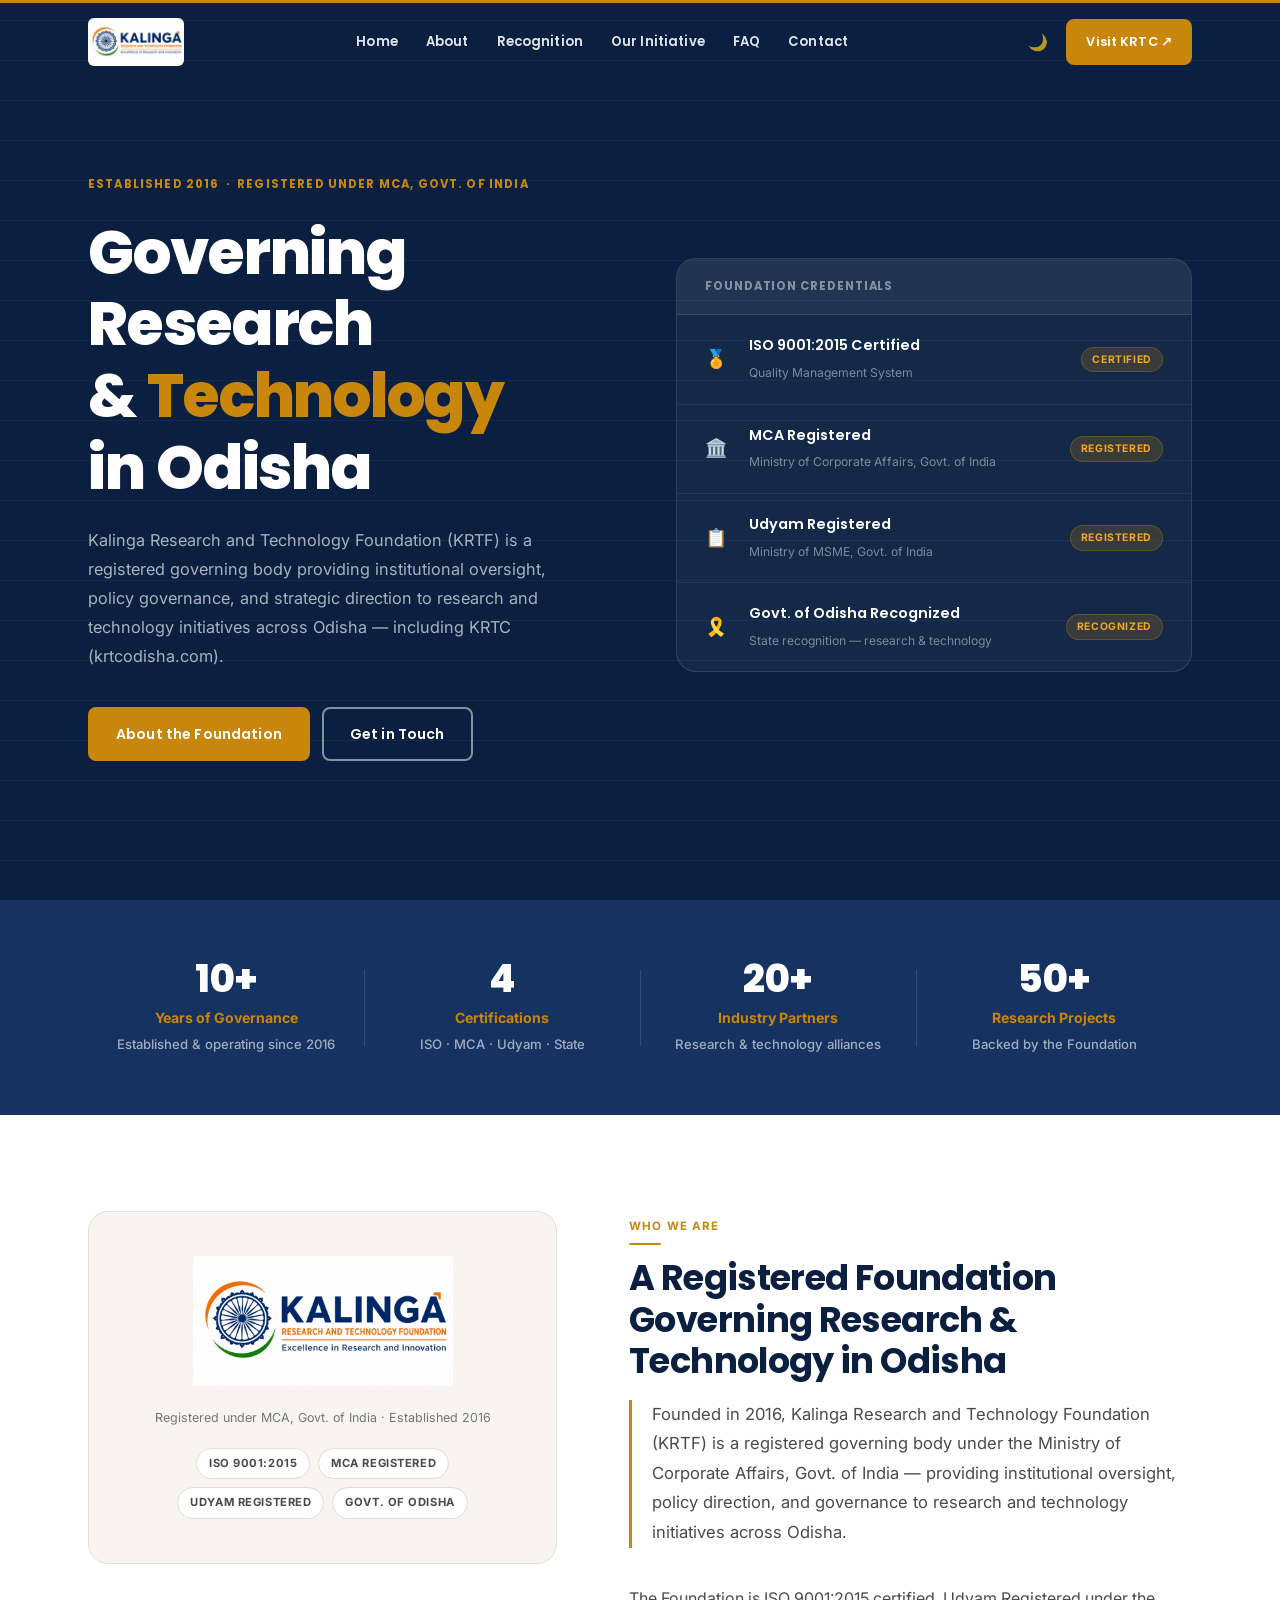
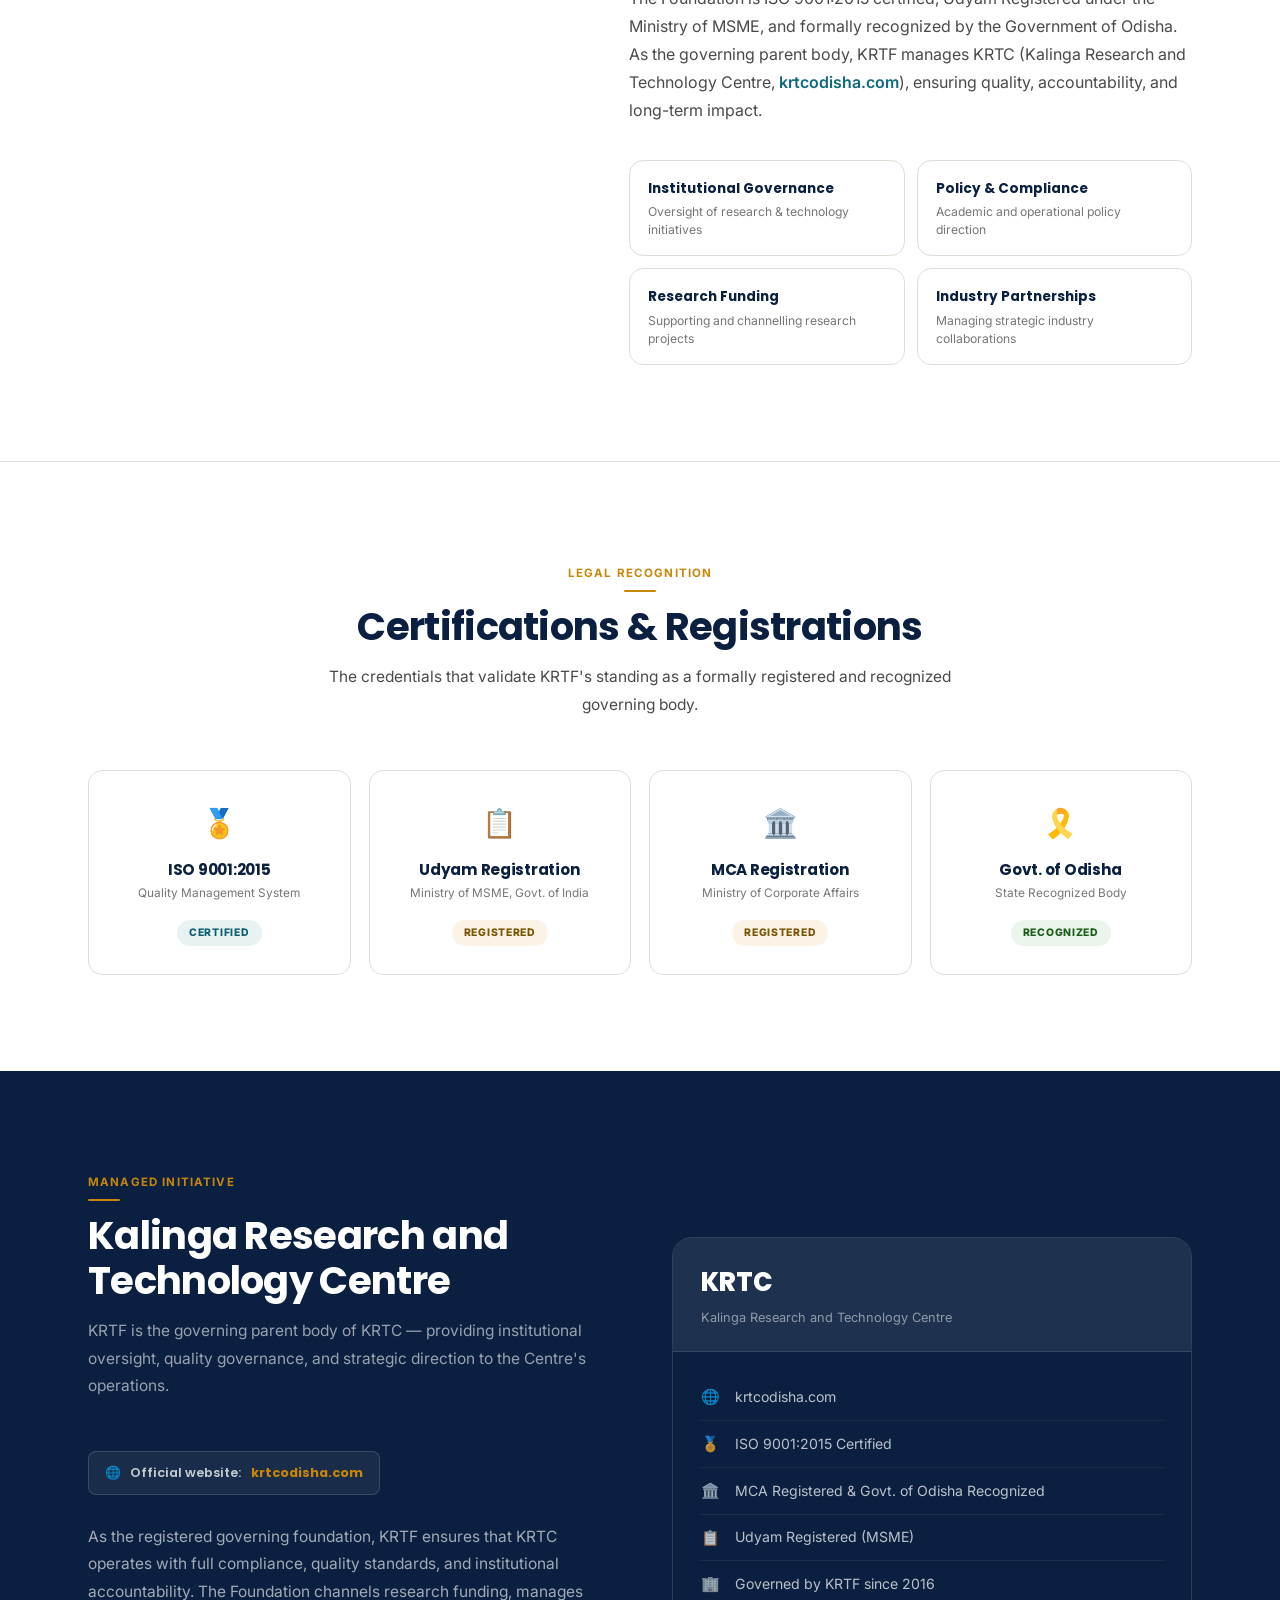
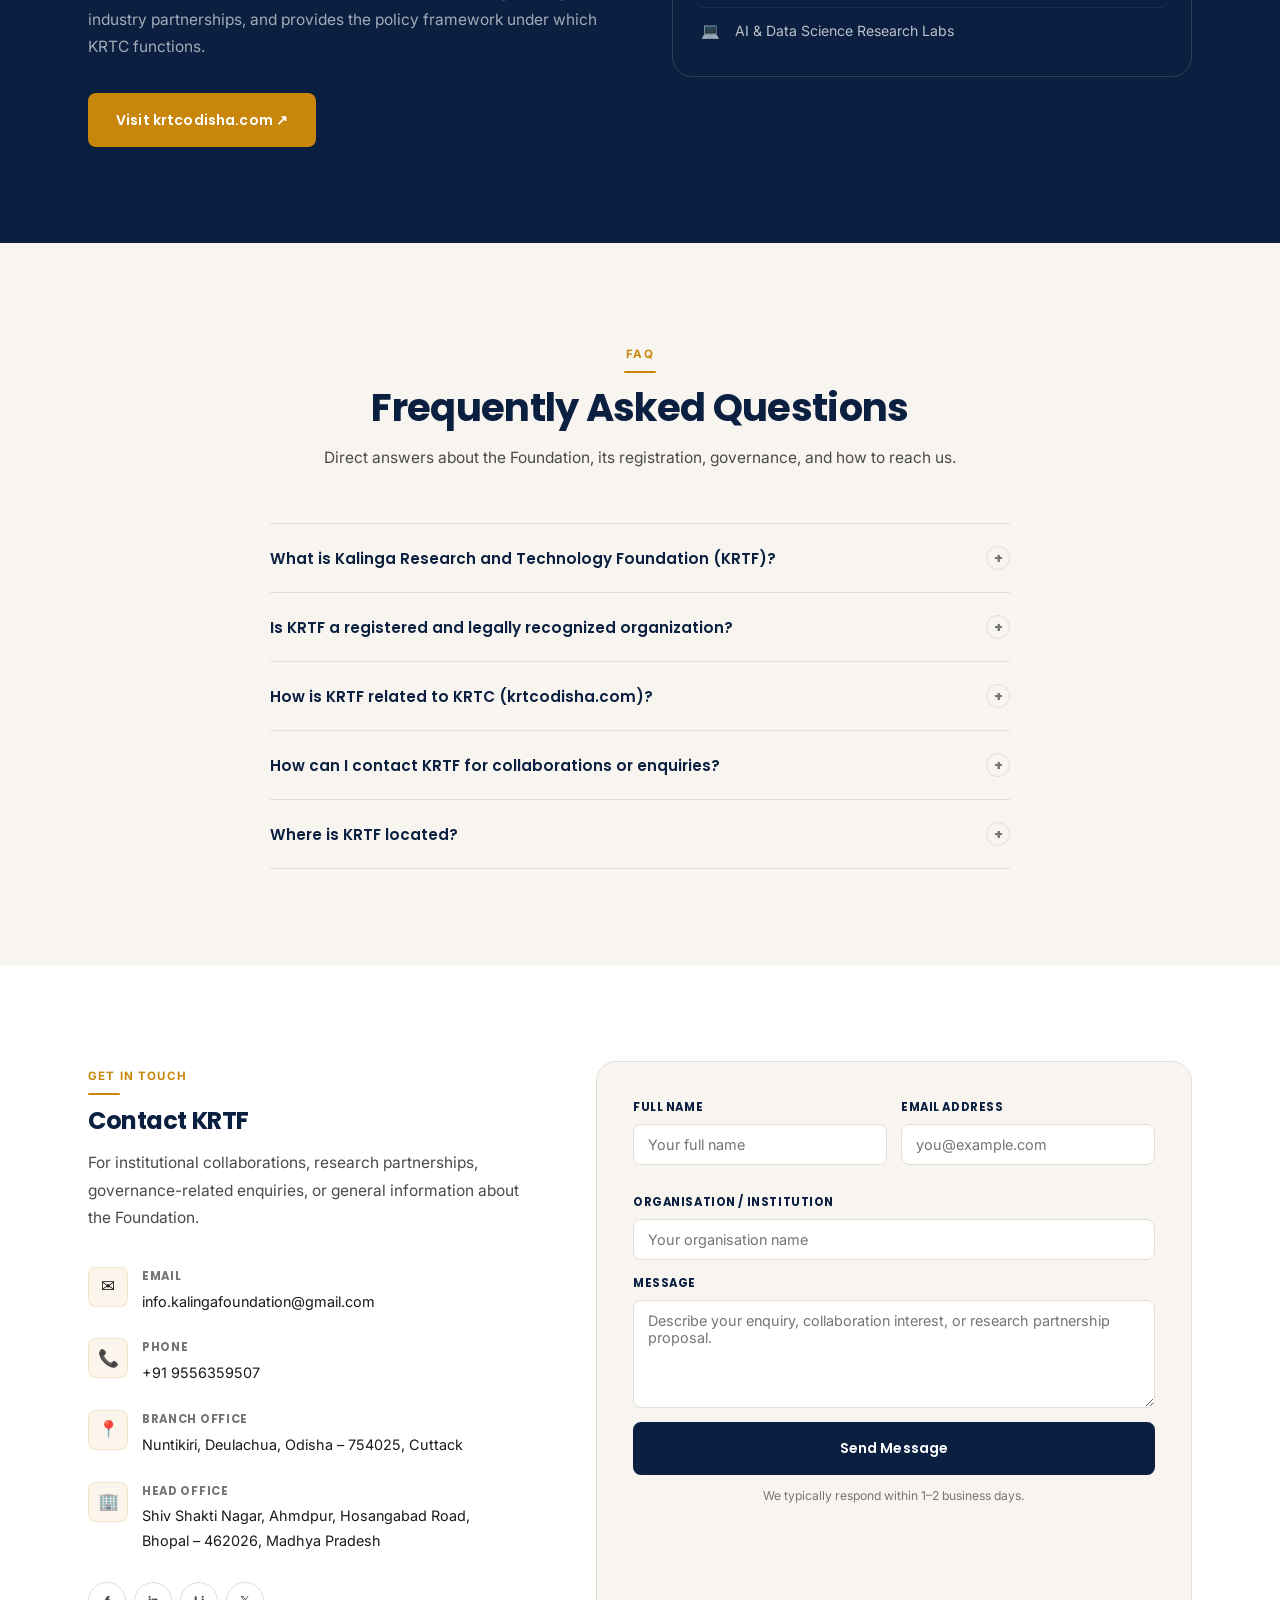
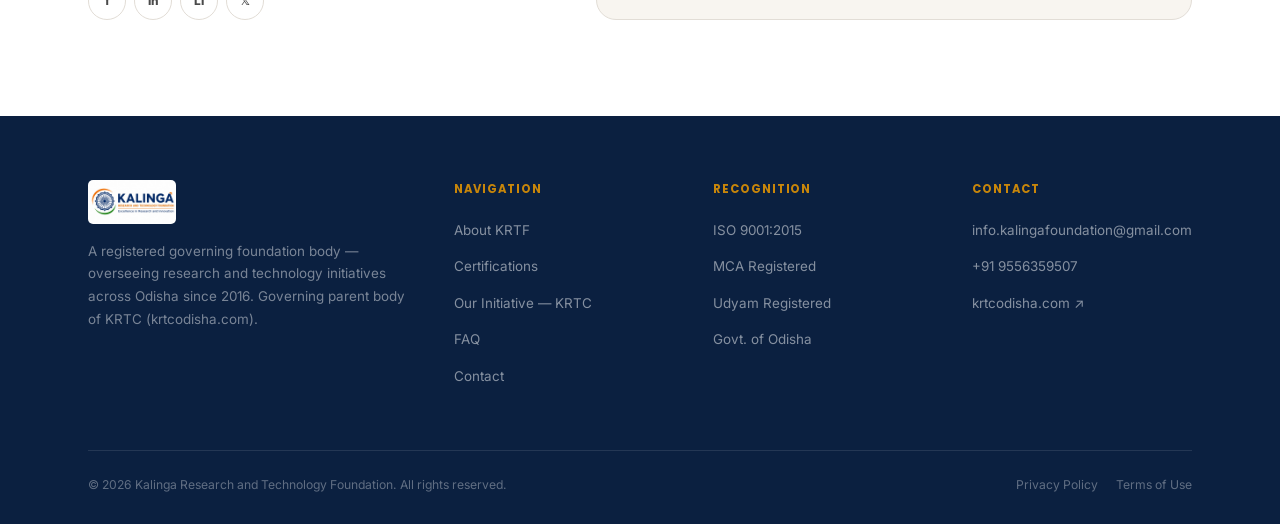
==== commit e241ea96: "NGO premium design: restrained palette, new email, krtcodisha.com domain" ====
--- a/index.html
+++ b/index.html
@@ -5,28 +5,26 @@
 <meta name="viewport" content="width=device-width, initial-scale=1.0">
 
 <title>Kalinga Research & Technology Foundation (KRTF) | Governing Body, Odisha</title>
-<meta name="description" content="Kalinga Research and Technology Foundation (KRTF) is a registered governing body established in 2016 under MCA, Govt. of India. ISO 9001:2015 certified, Udyam registered, and recognized by the Government of Odisha.">
+<meta name="description" content="Kalinga Research and Technology Foundation (KRTF) is a registered governing body established in 2016 under MCA, Govt. of India. ISO 9001:2015 certified, Udyam registered, and recognized by the Government of Odisha. Governing body of KRTC (krtcodisha.com).">
 <meta name="robots" content="index, follow">
 <meta name="author" content="Kalinga Research and Technology Foundation">
 <link rel="canonical" href="https://kalingaresearchfoundation.org/">
 <meta name="google-site-verification" content="PLACEHOLDER">
 
-<!-- Open Graph -->
 <meta property="og:type" content="website">
 <meta property="og:site_name" content="Kalinga Research and Technology Foundation">
 <meta property="og:title" content="Kalinga Research & Technology Foundation (KRTF) | Governing Body, Odisha">
-<meta property="og:description" content="KRTF is a registered governing foundation body established in 2016. ISO 9001:2015 certified, MCA registered, Udyam registered, and recognized by the Government of Odisha.">
+<meta property="og:description" content="KRTF is a registered governing foundation body established in 2016, governing KRTC (krtcodisha.com). ISO 9001:2015 certified, MCA registered, Govt. of Odisha recognized.">
 <meta property="og:url" content="https://kalingaresearchfoundation.org/">
 <meta property="og:image" content="https://kalingaresearchfoundation.org/logo.jpeg">
 <meta property="og:locale" content="en_IN">
 
-<!-- Twitter Card -->
 <meta name="twitter:card" content="summary_large_image">
 <meta name="twitter:title" content="Kalinga Research & Technology Foundation (KRTF)">
-<meta name="twitter:description" content="KRTF — registered governing foundation body established in 2016. ISO certified, MCA registered, Govt. of Odisha recognized.">
+<meta name="twitter:description" content="Registered governing foundation body, established 2016. Governing body of KRTC — krtcodisha.com.">
 <meta name="twitter:image" content="https://kalingaresearchfoundation.org/logo.jpeg">
 
-<!-- GA4 — Replace G-XXXXXXXXXX with your real Measurement ID -->
+<!-- GA4 — Replace G-XXXXXXXXXX with your Measurement ID -->
 <script async src="https://www.googletagmanager.com/gtag/js?id=G-XXXXXXXXXX"></script>
 <script>
   window.dataLayer = window.dataLayer || [];
@@ -35,7 +33,6 @@
   gtag('config', 'G-XXXXXXXXXX', {'anonymize_ip': true});
 </script>
 
-<!-- JSON-LD Structured Data -->
 <script type="application/ld+json">
 {
   "@context": "https://schema.org",
@@ -47,584 +44,635 @@
       "alternateName": "KRTF",
       "url": "https://kalingaresearchfoundation.org/",
       "logo": { "@type": "ImageObject", "url": "https://kalingaresearchfoundation.org/logo.jpeg" },
-      "description": "Kalinga Research and Technology Foundation (KRTF) is the registered governing parent body established in 2016 under the Ministry of Corporate Affairs, Govt. of India. It oversees research, education, and technology initiatives across Odisha.",
+      "description": "Kalinga Research and Technology Foundation (KRTF) is a registered governing body established in 2016 under MCA, Govt. of India, governing Kalinga Research and Technology Centre (KRTC) at krtcodisha.com.",
       "foundingDate": "2016",
+      "email": "info.kalingafoundation@gmail.com",
+      "telephone": "+91-9556359507",
       "address": [
-        {
-          "@type": "PostalAddress",
-          "streetAddress": "Shiv Shakti Nagar, Ahmdpur, Hosangabad Road",
-          "addressLocality": "Bhopal", "addressRegion": "Madhya Pradesh",
-          "postalCode": "462026", "addressCountry": "IN", "name": "Head Office"
-        },
-        {
-          "@type": "PostalAddress",
-          "streetAddress": "Nuntikiri, Deulachua",
-          "addressLocality": "Cuttack", "addressRegion": "Odisha",
-          "postalCode": "754025", "addressCountry": "IN", "name": "Branch Office"
-        }
+        { "@type": "PostalAddress", "streetAddress": "Shiv Shakti Nagar, Ahmdpur, Hosangabad Road", "addressLocality": "Bhopal", "addressRegion": "Madhya Pradesh", "postalCode": "462026", "addressCountry": "IN", "name": "Head Office" },
+        { "@type": "PostalAddress", "streetAddress": "Nuntikiri, Deulachua", "addressLocality": "Cuttack", "addressRegion": "Odisha", "postalCode": "754025", "addressCountry": "IN", "name": "Branch Office" }
       ],
-      "contactPoint": {
-        "@type": "ContactPoint",
-        "telephone": "+91-9556359507",
-        "email": "krtcodisha@gmail.com",
-        "contactType": "general enquiry"
-      },
-      "sameAs": ["https://krtcodisha.github.io/Website"]
+      "contactPoint": { "@type": "ContactPoint", "telephone": "+91-9556359507", "email": "info.kalingafoundation@gmail.com", "contactType": "general enquiry" },
+      "sameAs": ["https://krtcodisha.com"]
+    },
+    {
+      "@type": "EducationalOrganization",
+      "@id": "https://krtcodisha.com/#organization",
+      "name": "Kalinga Research and Technology Centre",
+      "alternateName": "KRTC",
+      "url": "https://krtcodisha.com",
+      "parentOrganization": { "@id": "https://kalingaresearchfoundation.org/#organization" },
+      "description": "Kalinga Research and Technology Centre (KRTC) is governed by KRTF. Visit krtcodisha.com for programs and admissions."
     },
     {
       "@type": "FAQPage",
       "mainEntity": [
-        {
-          "@type": "Question",
-          "name": "What is Kalinga Research and Technology Foundation (KRTF)?",
-          "acceptedAnswer": { "@type": "Answer", "text": "Kalinga Research and Technology Foundation (KRTF) is a registered governing organization established in 2016 under the Ministry of Corporate Affairs, Govt. of India. It oversees research, education, and technology initiatives across Odisha, and serves as the governing parent body of KRTC." }
-        },
-        {
-          "@type": "Question",
-          "name": "Is KRTF a registered organization?",
-          "acceptedAnswer": { "@type": "Answer", "text": "Yes. KRTF is formally registered under the Ministry of Corporate Affairs (MCA), Govt. of India. It is also Udyam Registered (MSME), ISO 9001:2015 certified, and officially recognized by the Government of Odisha." }
-        },
-        {
-          "@type": "Question",
-          "name": "How is KRTF related to KRTC?",
-          "acceptedAnswer": { "@type": "Answer", "text": "KRTF (Kalinga Research and Technology Foundation) is the governing parent body of KRTC (Kalinga Research and Technology Centre). The Foundation provides oversight, policy direction, and governance to KRTC's operations." }
-        },
-        {
-          "@type": "Question",
-          "name": "How can I contact KRTF?",
-          "acceptedAnswer": { "@type": "Answer", "text": "You can contact KRTF by email at krtcodisha@gmail.com or by phone at +91 9556359507. The branch office is at Nuntikiri, Deulachua, Odisha – 754025, Cuttack. The head office is in Bhopal, Madhya Pradesh – 462026." }
-        },
-        {
-          "@type": "Question",
-          "name": "Where is KRTF located?",
-          "acceptedAnswer": { "@type": "Answer", "text": "KRTF has two offices: the branch office at Nuntikiri, Deulachua, Odisha – 754025, Cuttack; and the head office at Shiv Shakti Nagar, Ahmdpur, Hosangabad Road, Bhopal – 462026, Madhya Pradesh." }
-        }
+        { "@type": "Question", "name": "What is KRTF?", "acceptedAnswer": { "@type": "Answer", "text": "Kalinga Research and Technology Foundation (KRTF) is a registered governing body established in 2016 under the Ministry of Corporate Affairs, Govt. of India. It governs KRTC (krtcodisha.com) and oversees research and technology initiatives in Odisha." } },
+        { "@type": "Question", "name": "Is KRTF registered?", "acceptedAnswer": { "@type": "Answer", "text": "Yes. KRTF is registered under MCA (Govt. of India), Udyam Registered (MSME), ISO 9001:2015 certified, and recognized by the Government of Odisha." } },
+        { "@type": "Question", "name": "How is KRTF related to KRTC?", "acceptedAnswer": { "@type": "Answer", "text": "KRTF is the governing parent body of KRTC (Kalinga Research and Technology Centre, krtcodisha.com). The Foundation provides oversight, policy direction, and governance to KRTC." } },
+        { "@type": "Question", "name": "How to contact KRTF?", "acceptedAnswer": { "@type": "Answer", "text": "Email: info.kalingafoundation@gmail.com | Phone: +91 9556359507 | Branch: Nuntikiri, Deulachua, Odisha – 754025 | Head Office: Bhopal, Madhya Pradesh – 462026." } }
       ]
     }
   ]
 }
 </script>
 
-<!-- Fonts -->
 <link rel="preconnect" href="https://fonts.googleapis.com">
 <link rel="preconnect" href="https://fonts.gstatic.com" crossorigin>
-<link rel="preload" as="style" href="https://fonts.googleapis.com/css2?family=Poppins:wght@400;600;700;800&family=Inter:wght@400;500;600&display=swap">
-<link href="https://fonts.googleapis.com/css2?family=Poppins:wght@400;600;700;800&family=Inter:wght@400;500;600&display=swap" rel="stylesheet" media="print" onload="this.media='all'">
-<noscript><link href="https://fonts.googleapis.com/css2?family=Poppins:wght@400;600;700;800&family=Inter:wght@400;500;600&display=swap" rel="stylesheet"></noscript>
+<link rel="preload" as="style" href="https://fonts.googleapis.com/css2?family=Poppins:wght@400;500;600;700;800&family=Inter:wght@400;500;600&display=swap">
+<link href="https://fonts.googleapis.com/css2?family=Poppins:wght@400;500;600;700;800&family=Inter:wght@400;500;600&display=swap" rel="stylesheet" media="print" onload="this.media='all'">
+<noscript><link href="https://fonts.googleapis.com/css2?family=Poppins:wght@400;500;600;700;800&family=Inter:wght@400;500;600&display=swap" rel="stylesheet"></noscript>
 
 <style>
-/* ══════════════════════════════════════════
-   TOKENS
-══════════════════════════════════════════ */
+/* ════════════════════════════════════════
+   DESIGN TOKENS — NGO / Foundation palette
+   Clean, institutional, typographic
+════════════════════════════════════════ */
 :root {
-  --navy:    #0A2342;
-  --navy-2:  #0d2d55;
-  --teal:    #0E7490;
-  --amber:   #F59E0B;
-  --amber-2: #FBBF24;
-  --white:   #FFFFFF;
-  --off-white: #F8FAFC;
-  --bg-light: #F4F7FB;
-  --bg-dark:  #030712;
-  --ink:      #0f172a;
-  --ink-soft: #475569;
-  --muted-blue: #93C5FD;
-  --radius-lg: 24px;
-  --radius-md: 16px;
-  --shadow-card: 0 8px 32px rgba(10,35,66,0.07);
-  --shadow-teal: 0 20px 60px rgba(14,116,144,0.16);
-  --shadow-amber: 0 16px 40px rgba(245,158,11,0.22);
-}
-
-/* ══════════════════════════════════════════
-   RESET
-══════════════════════════════════════════ */
-*,*::before,*::after { box-sizing: border-box; margin: 0; padding: 0; }
+  --navy:       #0B2040;      /* Primary — deep institutional navy */
+  --navy-soft:  #163260;      /* Secondary navy for cards/accents */
+  --amber:      #C8860A;      /* Accent — restrained gold, not bright */
+  --amber-light:#F5A623;      /* Hover state only */
+  --cream:      #F8F5F0;      /* Warm off-white for alternating sections */
+  --white:      #FFFFFF;
+  --border:     #E2DDD6;      /* Warm-toned border */
+  --ink:        #1A1A1A;      /* Near-black for body text */
+  --ink-mid:    #4A4A4A;      /* Secondary text */
+  --ink-soft:   #767676;      /* Muted/caption text */
+  --teal:       #0E6B7A;      /* Used only for links/pills */
+  --radius-sm:  8px;
+  --radius-md:  14px;
+  --radius-lg:  20px;
+  --shadow-sm:  0 2px 8px rgba(11,32,64,.06);
+  --shadow-md:  0 6px 24px rgba(11,32,64,.09);
+  --shadow-lg:  0 16px 48px rgba(11,32,64,.12);
+}
+
+/* ════════════════════════════════════════
+   RESET & BASE
+════════════════════════════════════════ */
+*, *::before, *::after { box-sizing: border-box; margin: 0; padding: 0; }
 html { scroll-behavior: smooth; }
 @media (prefers-reduced-motion: reduce) {
   html { scroll-behavior: auto; }
-  *,*::before,*::after {
-    animation-duration: 0.01ms !important;
-    animation-iteration-count: 1 !important;
-    transition-duration: 0.01ms !important;
-  }
+  *, *::before, *::after { animation-duration: .01ms !important; transition-duration: .01ms !important; }
 }
 
 body {
   font-family: 'Inter', system-ui, sans-serif;
-  font-size: 1rem;
-  line-height: 1.7;
-  background: var(--bg-light);
+  font-size: 1rem; line-height: 1.72;
+  background: var(--white);
   color: var(--ink);
   overflow-x: hidden;
   -webkit-font-smoothing: antialiased;
-  transition: background .35s ease, color .35s ease;
-}
-body.dark { background: var(--bg-dark); color: var(--off-white); }
-
-h1,h2,h3,h4 { font-family: 'Poppins', sans-serif; line-height: 1.2; letter-spacing: -0.02em; }
+  transition: background .3s, color .3s;
+}
+body.dark { background: #0d1220; color: #d4d8e0; }
+
+h1, h2, h3, h4 {
+  font-family: 'Poppins', sans-serif;
+  line-height: 1.18; letter-spacing: -0.018em; color: var(--navy);
+}
+body.dark h1, body.dark h2, body.dark h3, body.dark h4 { color: #eef0f5; }
+
+p { line-height: 1.75; }
 a { color: inherit; text-decoration: none; }
 img { max-width: 100%; display: block; }
 ul { list-style: none; }
 button { font-family: inherit; cursor: pointer; border: none; background: none; }
 
 :focus-visible { outline: 2px solid var(--amber); outline-offset: 3px; border-radius: 4px; }
-::selection { background: var(--amber); color: var(--navy); }
-
-/* ══════════════════════════════════════════
-   LAYOUT
-══════════════════════════════════════════ */
-.container { max-width: 1180px; margin: 0 auto; padding: 0 24px; }
+::selection { background: rgba(200,134,10,.18); color: var(--navy); }
+
+/* ════════════════════════════════════════
+   LAYOUT UTILITIES
+════════════════════════════════════════ */
+.container { max-width: 1160px; margin: 0 auto; padding: 0 28px; }
+
+/* Sections — generous white space, no bg by default */
 section { padding: 96px 0; }
-
-.sec-head { margin-bottom: 56px; }
-.sec-head.center { text-align: center; max-width: 680px; margin-left: auto; margin-right: auto; }
-.sec-head h2 { font-size: clamp(1.75rem, 3.2vw, 2.5rem); font-weight: 700; color: var(--navy); }
-body.dark .sec-head h2 { color: #fff; }
-.sec-head p { color: var(--ink-soft); font-size: 1.02rem; margin-top: 14px; }
-body.dark .sec-head p { color: var(--muted-blue); }
-
+.section-cream { background: var(--cream); }
+body.dark .section-cream { background: #111827; }
+.section-navy { background: var(--navy); }
+
+/* Reveal — very subtle, disciplined */
+.reveal {
+  opacity: 0; transform: translateY(20px);
+  transition: opacity .65s cubic-bezier(.25,.46,.45,.94), transform .65s cubic-bezier(.25,.46,.45,.94);
+}
+.reveal.in { opacity: 1; transform: none; }
+
+/* Section header */
+.sec-head { margin-bottom: 52px; }
+.sec-head.center { text-align: center; max-width: 660px; margin-left: auto; margin-right: auto; }
+.sec-head h2 { font-size: clamp(1.7rem, 3vw, 2.4rem); font-weight: 700; margin-bottom: 14px; }
+.sec-head p { font-size: .97rem; color: var(--ink-mid); }
+body.dark .sec-head p { color: #9aa3b2; }
+
+/* Eyebrow label */
 .eyebrow {
-  display: inline-flex; align-items: center; gap: 8px;
-  font-size: 0.78rem; font-weight: 700; letter-spacing: .08em; text-transform: uppercase;
-  color: var(--teal); background: rgba(14,116,144,0.09);
-  padding: 7px 16px; border-radius: 100px; margin-bottom: 16px;
-}
-body.dark .eyebrow { color: var(--amber-2); background: rgba(245,158,11,0.10); }
-
-.reveal { opacity: 0; transform: translateY(28px); transition: opacity .7s cubic-bezier(.2,.7,.3,1), transform .7s cubic-bezier(.2,.7,.3,1); }
-.reveal.in { opacity: 1; transform: none; }
-
+  display: inline-block;
+  font-size: .72rem; font-weight: 700; letter-spacing: .1em; text-transform: uppercase;
+  color: var(--amber); margin-bottom: 12px;
+}
+/* Thin amber rule under eyebrow */
+.eyebrow::after {
+  content: ''; display: block; width: 32px; height: 2px;
+  background: var(--amber); margin-top: 6px; border-radius: 2px;
+}
+.sec-head.center .eyebrow::after { margin-left: auto; margin-right: auto; }
+
+/* Horizontal divider */
+.divider { border: none; border-top: 1px solid var(--border); margin: 0; }
+body.dark .divider { border-color: rgba(255,255,255,.08); }
+
+/* ════════════════════════════════════════
+   BUTTONS — restrained, no shadows
+════════════════════════════════════════ */
 .btn {
   display: inline-flex; align-items: center; gap: 8px;
-  padding: 14px 28px; border-radius: 100px; font-weight: 600; font-size: 0.94rem;
-  transition: transform .3s ease, box-shadow .3s ease;
-  white-space: nowrap;
-}
-.btn-amber { background: linear-gradient(135deg,var(--amber-2),var(--amber)); color: var(--navy); box-shadow: var(--shadow-amber); }
-.btn-amber:hover { transform: translateY(-3px); box-shadow: 0 20px 44px rgba(245,158,11,0.32); }
-.btn-outline { border: 2px solid var(--navy); color: var(--navy); }
-body.dark .btn-outline { border-color: rgba(255,255,255,0.35); color: #fff; }
-.btn-outline:hover { transform: translateY(-3px); background: var(--navy); color: #fff; }
-body.dark .btn-outline:hover { background: rgba(255,255,255,0.1); }
-.btn-glass { background: rgba(255,255,255,0.08); color: #fff; border: 1px solid rgba(255,255,255,0.3); backdrop-filter: blur(10px); }
-.btn-glass:hover { transform: translateY(-3px); background: rgba(255,255,255,0.14); }
-
-/* ══════════════════════════════════════════
-   SCROLL BAR
-══════════════════════════════════════════ */
+  padding: 13px 26px; border-radius: var(--radius-sm);
+  font-family: 'Poppins', sans-serif; font-weight: 600; font-size: .88rem;
+  letter-spacing: .01em; white-space: nowrap;
+  transition: background .2s ease, color .2s ease, transform .2s ease;
+}
+.btn-primary {
+  background: var(--navy); color: #fff;
+  border: 2px solid var(--navy);
+}
+.btn-primary:hover { background: var(--navy-soft); border-color: var(--navy-soft); transform: translateY(-2px); }
+.btn-amber {
+  background: var(--amber); color: #fff;
+  border: 2px solid var(--amber);
+}
+.btn-amber:hover { background: var(--amber-light); border-color: var(--amber-light); transform: translateY(-2px); }
+.btn-outline {
+  background: transparent; color: var(--navy);
+  border: 2px solid var(--navy);
+}
+body.dark .btn-outline { color: #eef0f5; border-color: rgba(255,255,255,.3); }
+.btn-outline:hover { background: var(--navy); color: #fff; transform: translateY(-2px); }
+.btn-outline-white {
+  background: transparent; color: #fff;
+  border: 2px solid rgba(255,255,255,.5);
+}
+.btn-outline-white:hover { background: rgba(255,255,255,.1); border-color: #fff; transform: translateY(-2px); }
+
+/* ════════════════════════════════════════
+   SCROLL PROGRESS
+════════════════════════════════════════ */
 #scrollbar {
   position: fixed; top: 0; left: 0; height: 3px; width: 0%;
-  background: linear-gradient(90deg, var(--amber), var(--amber-2));
-  z-index: 9999; pointer-events: none;
-}
-
-/* ══════════════════════════════════════════
-   HEADER
-══════════════════════════════════════════ */
+  background: var(--amber); z-index: 9999; pointer-events: none;
+}
+
+/* ════════════════════════════════════════
+   HEADER — clean, no blur on load
+════════════════════════════════════════ */
 header {
   position: fixed; top: 0; left: 0; right: 0; z-index: 1000;
-  padding: 16px 0;
-  transition: padding .35s ease, background .35s ease, box-shadow .35s ease;
+  padding: 18px 0;
+  transition: padding .3s ease, background .3s ease, box-shadow .3s ease, border-color .3s ease;
+  border-bottom: 1px solid transparent;
 }
 header.scrolled {
-  padding: 10px 0;
-  background: rgba(255,255,255,0.90);
-  backdrop-filter: blur(18px); -webkit-backdrop-filter: blur(18px);
-  box-shadow: 0 1px 0 rgba(10,35,66,0.07), 0 4px 24px rgba(10,35,66,0.06);
+  padding: 12px 0;
+  background: rgba(255,255,255,.96);
+  border-bottom: 1px solid var(--border);
+  box-shadow: 0 1px 12px rgba(11,32,64,.07);
 }
 body.dark header.scrolled {
-  background: rgba(3,7,18,0.90);
-  box-shadow: 0 1px 0 rgba(255,255,255,0.05), 0 4px 24px rgba(0,0,0,0.5);
-}
-
+  background: rgba(13,18,32,.96);
+  border-bottom-color: rgba(255,255,255,.07);
+}
 .nav-inner { display: flex; align-items: center; justify-content: space-between; gap: 20px; }
 
-/* LOGO */
-.logo-wrap { display: flex; align-items: center; gap: 0; }
-.logo-img {
-  height: 52px; width: auto;
-  /* White background for dark mode since logo has white bg */
-  border-radius: 8px;
-  transition: opacity .2s ease;
-}
-body.dark header.scrolled .logo-img { background: rgba(255,255,255,0.08); }
-
-nav.nav-links { display: flex; align-items: center; gap: 30px; }
+/* Logo */
+.logo-wrap { display: flex; align-items: center; }
+.logo-img { height: 48px; width: auto; border-radius: 6px; }
+@media (max-width: 560px) { .logo-img { height: 38px; } }
+
+/* Nav links */
+nav.nav-links { display: flex; align-items: center; gap: 28px; }
 nav.nav-links a {
-  font-size: 0.88rem; font-weight: 600; color: var(--ink);
-  position: relative; padding: 4px 0;
-}
-body.dark nav.nav-links a { color: var(--off-white); }
+  font-family: 'Poppins', sans-serif;
+  font-size: .82rem; font-weight: 600; letter-spacing: .01em;
+  color: var(--navy); padding: 4px 0; position: relative;
+}
+/* On hero (before scroll) — white links */
+header:not(.scrolled) nav.nav-links a { color: rgba(255,255,255,.88); }
+header:not(.scrolled) nav.nav-links a:hover { color: #fff; }
 nav.nav-links a::after {
   content: ''; position: absolute; left: 0; bottom: -2px;
   width: 0; height: 2px; background: var(--amber);
-  border-radius: 2px; transition: width .25s ease;
+  border-radius: 2px; transition: width .22s ease;
 }
 nav.nav-links a:hover::after { width: 100%; }
+body.dark nav.nav-links a { color: #c8cdd8; }
+body.dark header:not(.scrolled) nav.nav-links a { color: rgba(255,255,255,.8); }
 
 .nav-actions { display: flex; align-items: center; gap: 10px; }
 .mode-toggle {
-  width: 38px; height: 38px; border-radius: 50%;
-  display: flex; align-items: center; justify-content: center;
-  background: rgba(14,116,144,0.1); font-size: 16px;
-  transition: transform .25s ease, background .25s ease;
-}
-.mode-toggle:hover { transform: scale(1.1); background: rgba(14,116,144,0.18); }
-
+  width: 36px; height: 36px; border-radius: 50%;
+  display: flex; align-items: center; justify-content: center; font-size: 16px;
+  color: rgba(255,255,255,.7); transition: color .2s;
+}
+header.scrolled .mode-toggle { color: var(--ink-mid); }
+.mode-toggle:hover { color: var(--amber-light); }
+
+/* Burger */
 .burger {
-  display: none; width: 38px; height: 38px; border-radius: 10px;
+  display: none; width: 36px; height: 36px; border-radius: 6px;
   flex-direction: column; justify-content: center; align-items: center; gap: 5px;
 }
-.burger span { width: 20px; height: 2px; background: var(--navy); border-radius: 2px; transition: .25s; }
-body.dark .burger span { background: #fff; }
+.burger span { width: 20px; height: 1.5px; background: rgba(255,255,255,.8); border-radius: 2px; transition: .25s; }
+header.scrolled .burger span { background: var(--navy); }
+body.dark header.scrolled .burger span { background: #eef0f5; }
 
 .mobile-menu {
-  display: none; position: fixed; top: 76px; left: 16px; right: 16px; z-index: 999;
-  background: var(--off-white); border-radius: 18px; padding: 20px;
-  box-shadow: 0 16px 48px rgba(0,0,0,0.14);
+  display: none; position: fixed; top: 72px; left: 16px; right: 16px; z-index: 999;
+  background: #fff; border-radius: var(--radius-md); padding: 8px 0;
+  box-shadow: var(--shadow-lg); border: 1px solid var(--border);
   max-height: 0; overflow: hidden; opacity: 0;
-  transition: max-height .35s ease, opacity .25s ease;
-}
-body.dark .mobile-menu { background: #0d1b30; }
+  transition: max-height .3s ease, opacity .22s ease;
+}
+body.dark .mobile-menu { background: #151d2e; border-color: rgba(255,255,255,.08); }
 .mobile-menu.open { max-height: 420px; opacity: 1; }
 .mobile-menu a {
-  display: block; padding: 12px 6px; font-weight: 600; font-size: 0.95rem;
-  border-bottom: 1px solid rgba(148,163,184,.1); transition: color .2s;
-}
+  display: block; padding: 12px 22px;
+  font-family: 'Poppins', sans-serif; font-size: .9rem; font-weight: 600;
+  color: var(--navy); border-bottom: 1px solid var(--border);
+  transition: color .2s, background .2s;
+}
+body.dark .mobile-menu a { color: #c8cdd8; border-color: rgba(255,255,255,.06); }
 .mobile-menu a:last-child { border-bottom: none; }
-.mobile-menu a:hover { color: var(--teal); }
+.mobile-menu a:hover { color: var(--amber); background: rgba(200,134,10,.04); }
 
 @media (max-width: 900px) {
   nav.nav-links { display: none; }
   .burger { display: flex; }
   .mobile-menu { display: block; }
-}
-@media (max-width: 560px) {
-  .logo-img { height: 42px; }
-}
-
-/* ══════════════════════════════════════════
-   HERO
-══════════════════════════════════════════ */
+  .nav-cta-header { display: none; }
+}
+
+/* ════════════════════════════════════════
+   HERO — Clean navy, typographic, no orbs
+════════════════════════════════════════ */
 .hero {
+  background: var(--navy);
   min-height: 100svh; display: flex; align-items: center;
-  background: linear-gradient(140deg, var(--navy) 0%, var(--navy-2) 55%, #0c5775 100%);
-  overflow: hidden; padding: 120px 0 80px; position: relative;
-}
-.hero-grid-overlay {
-  position: absolute; inset: 0; opacity: .09;
-  background-image: radial-gradient(rgba(255,255,255,.9) 1px, transparent 1px);
-  background-size: 28px 28px; pointer-events: none;
-}
-/* Single restrained ambient glow — no animated orbs */
-.hero-glow {
-  position: absolute; width: 600px; height: 600px; border-radius: 50%;
-  background: radial-gradient(circle, rgba(245,158,11,0.12) 0%, transparent 70%);
-  top: -150px; right: -150px; pointer-events: none;
+  padding: 130px 0 100px; position: relative; overflow: hidden;
+}
+/* Single very subtle texture — thin horizontal lines, institutional feel */
+.hero::before {
+  content: ''; position: absolute; inset: 0; opacity: .04;
+  background-image: repeating-linear-gradient(
+    0deg, transparent, transparent 39px,
+    rgba(255,255,255,1) 39px, rgba(255,255,255,1) 40px
+  );
+  pointer-events: none;
+}
+/* Amber top-border accent line */
+.hero::after {
+  content: ''; position: absolute; top: 0; left: 0; right: 0; height: 3px;
+  background: var(--amber);
 }
 
 .hero-inner {
   position: relative; z-index: 2;
-  display: grid; grid-template-columns: 1fr 1fr; gap: 64px; align-items: center;
-}
-@media (max-width: 860px) { .hero-inner { grid-template-columns: 1fr; gap: 48px; } }
-
-/* Pulse badge */
-.pulse-dot {
-  width: 7px; height: 7px; border-radius: 50%; background: var(--amber-2); flex-shrink: 0;
-  box-shadow: 0 0 0 0 rgba(245,158,11,.7); animation: pulseDot 2s infinite;
-}
-@keyframes pulseDot {
-  0% { box-shadow: 0 0 0 0 rgba(245,158,11,.6); }
-  70% { box-shadow: 0 0 0 8px rgba(245,158,11,0); }
-  100% { box-shadow: 0 0 0 0 rgba(245,158,11,0); }
-}
-.hero-badge {
-  display: inline-flex; align-items: center; gap: 9px;
-  background: rgba(245,158,11,.10); border: 1px solid rgba(245,158,11,.32);
-  color: var(--amber-2); font-size: 0.78rem; font-weight: 600;
-  padding: 7px 16px 7px 12px; border-radius: 100px; margin-bottom: 26px;
-}
-
+  display: grid; grid-template-columns: 1fr 1fr; gap: 72px; align-items: center;
+}
+@media (max-width: 860px) { .hero-inner { grid-template-columns: 1fr; gap: 52px; } }
+
+/* Hero text */
+.hero-est {
+  display: inline-block;
+  font-family: 'Poppins', sans-serif; font-size: .72rem; font-weight: 700;
+  letter-spacing: .1em; text-transform: uppercase;
+  color: var(--amber); margin-bottom: 22px;
+}
 .hero h1 {
-  font-size: clamp(2.4rem, 5vw, 3.9rem);
+  font-size: clamp(2.3rem, 4.8vw, 3.8rem);
   color: #fff; font-weight: 800; margin-bottom: 22px;
 }
-.hero h1 span {
-  background: linear-gradient(90deg, var(--amber) 0%, var(--amber-2) 50%, #FDE68A 100%);
-  -webkit-background-clip: text; background-clip: text;
-  -webkit-text-fill-color: transparent; color: transparent;
-}
+.hero h1 em { font-style: normal; color: var(--amber); }
 .hero p.lead {
-  color: var(--muted-blue); font-size: 1.06rem; line-height: 1.75;
-  max-width: 520px; margin-bottom: 36px;
-}
-.hero-cta { display: flex; gap: 14px; flex-wrap: wrap; }
-
-/* Hero right — institutional credential card */
-.hero-cred-card {
-  background: rgba(255,255,255,0.06); border: 1px solid rgba(255,255,255,0.13);
-  backdrop-filter: blur(20px); -webkit-backdrop-filter: blur(20px);
-  border-radius: var(--radius-lg); padding: 40px 36px;
-  box-shadow: var(--shadow-teal);
-}
-.hero-cred-card .card-label {
-  font-size: 0.72rem; font-weight: 700; letter-spacing: .08em; text-transform: uppercase;
-  color: rgba(255,255,255,.5); margin-bottom: 26px;
-}
-.cred-list { display: flex; flex-direction: column; gap: 16px; }
-.cred-item { display: flex; align-items: center; gap: 14px; }
-.cred-dot { width: 8px; height: 8px; border-radius: 50%; background: var(--amber-2); flex-shrink: 0; }
-.cred-item span { color: #fff; font-size: 0.95rem; font-weight: 600; }
-.cred-item small { display: block; color: var(--muted-blue); font-size: 0.78rem; font-weight: 400; margin-top: 2px; }
-
-/* ══════════════════════════════════════════
-   STATS BAR — Foundation-level only
-══════════════════════════════════════════ */
-.stats-bar { background: var(--navy); padding: 64px 0; position: relative; overflow: hidden; }
-.stats-bar::before {
-  content: ''; position: absolute; inset: 0;
-  background: radial-gradient(ellipse at 20% 50%, rgba(14,116,144,.22), transparent 60%);
-}
-.stats-grid {
-  position: relative; z-index: 2;
-  display: grid; grid-template-columns: repeat(4, 1fr);
-}
-.stat-item { padding: 0 24px; text-align: center; position: relative; }
-.stat-item + .stat-item::before {
-  content: ''; position: absolute; left: 0; top: 15%; bottom: 15%;
-  width: 1px; background: rgba(255,255,255,.1);
+  color: rgba(255,255,255,.65);
+  font-size: 1.02rem; line-height: 1.78; max-width: 500px; margin-bottom: 36px;
+}
+.hero-cta { display: flex; gap: 12px; flex-wrap: wrap; }
+
+/* Hero right — credential list, clean table-like */
+.hero-cred-panel {
+  background: rgba(255,255,255,.04);
+  border: 1px solid rgba(255,255,255,.12);
+  border-radius: var(--radius-lg); overflow: hidden;
+}
+.cred-panel-head {
+  background: rgba(255,255,255,.06);
+  padding: 18px 28px; border-bottom: 1px solid rgba(255,255,255,.1);
+  font-family: 'Poppins', sans-serif; font-size: .72rem; font-weight: 700;
+  letter-spacing: .08em; text-transform: uppercase; color: rgba(255,255,255,.45);
+}
+.cred-row {
+  display: flex; align-items: center; gap: 16px;
+  padding: 18px 28px; border-bottom: 1px solid rgba(255,255,255,.07);
+}
+.cred-row:last-child { border-bottom: none; }
+.cred-row .cred-icon { font-size: 18px; flex-shrink: 0; width: 28px; }
+.cred-row .cred-body strong {
+  display: block; color: #fff; font-size: .9rem; font-weight: 600;
+  font-family: 'Poppins', sans-serif;
+}
+.cred-row .cred-body small { color: rgba(255,255,255,.45); font-size: .76rem; }
+.cred-pill {
+  margin-left: auto; flex-shrink: 0;
+  font-size: .65rem; font-weight: 700; letter-spacing: .06em; text-transform: uppercase;
+  padding: 3px 10px; border-radius: 100px;
+  background: rgba(200,134,10,.2); color: var(--amber-light);
+  border: 1px solid rgba(200,134,10,.3);
+}
+
+/* ════════════════════════════════════════
+   STATS — Horizontal strip, navy
+════════════════════════════════════════ */
+.stats-strip { background: var(--navy-soft); padding: 60px 0; }
+.stats-grid { display: grid; grid-template-columns: repeat(4,1fr); }
+.stat-cell { padding: 0 28px; text-align: center; position: relative; }
+.stat-cell + .stat-cell::before {
+  content: ''; position: absolute; left: 0; top: 10%; bottom: 10%;
+  width: 1px; background: rgba(255,255,255,.12);
 }
 .stat-num {
   font-family: 'Poppins', sans-serif; font-weight: 800;
-  font-size: clamp(1.9rem, 3vw, 2.7rem); color: #fff;
-}
-.stat-lbl { color: var(--amber-2); font-weight: 600; font-size: 0.875rem; margin-top: 6px; }
-.stat-desc { color: var(--muted-blue); font-size: 0.78rem; margin-top: 4px; }
-@media (max-width: 800px) {
+  font-size: clamp(1.9rem, 3vw, 2.8rem); color: #fff; line-height: 1;
+  margin-bottom: 8px;
+}
+.stat-lbl { color: rgba(255,255,255,.6); font-size: .82rem; font-weight: 500; }
+.stat-lbl strong { display: block; color: var(--amber); font-weight: 700; font-size: .88rem; margin-bottom: 2px; }
+@media (max-width: 780px) {
   .stats-grid { grid-template-columns: 1fr 1fr; row-gap: 44px; }
-  .stat-item + .stat-item::before { display: none; }
-}
-
-/* ══════════════════════════════════════════
-   ABOUT
-══════════════════════════════════════════ */
-.about-grid { display: grid; grid-template-columns: 1fr 1.15fr; gap: 64px; align-items: center; }
-@media (max-width: 900px) { .about-grid { grid-template-columns: 1fr; } }
-
-/* Logo display card */
-.about-logo-card {
-  background: #fff; border-radius: var(--radius-lg);
-  padding: 44px 36px; text-align: center;
-  box-shadow: var(--shadow-card); border: 1.5px solid #E8EEF6;
-}
-body.dark .about-logo-card { background: #0d1b30; border-color: rgba(255,255,255,.08); }
-.about-logo-card img { max-width: 280px; margin: 0 auto 28px; }
-.reg-line { font-size: 0.82rem; color: var(--ink-soft); }
-body.dark .reg-line { color: var(--muted-blue); }
-
-/* Summary quote */
-.about-quote {
-  font-size: 1.06rem; line-height: 1.75; color: var(--ink);
-  border-left: 3px solid var(--teal); padding-left: 20px;
-  margin-bottom: 26px;
-}
-body.dark .about-quote { color: var(--off-white); }
-.about-text > p { color: var(--ink-soft); margin-bottom: 28px; }
-body.dark .about-text > p { color: var(--muted-blue); }
-
-.role-list { display: grid; grid-template-columns: 1fr 1fr; gap: 13px; margin-top: 8px; }
-@media (max-width: 540px) { .role-list { grid-template-columns: 1fr; } }
-.role-item {
-  display: flex; align-items: flex-start; gap: 10px;
-  background: var(--off-white); border: 1.5px solid #E8EEF6;
-  border-radius: 12px; padding: 14px 16px;
-}
-body.dark .role-item { background: rgba(255,255,255,0.04); border-color: rgba(255,255,255,.07); }
-.role-item .ri { font-size: 18px; flex-shrink: 0; margin-top: 2px; }
-.role-item div strong { display: block; font-size: 0.875rem; font-weight: 700; color: var(--navy); }
-body.dark .role-item div strong { color: #fff; }
-.role-item div span { font-size: 0.78rem; color: var(--ink-soft); }
-body.dark .role-item div span { color: var(--muted-blue); }
-
-/* ══════════════════════════════════════════
+  .stat-cell + .stat-cell::before { display: none; }
+}
+
+/* ════════════════════════════════════════
+   ABOUT — Clean two-column, logo prominent
+════════════════════════════════════════ */
+.about-layout { display: grid; grid-template-columns: 1fr 1.2fr; gap: 72px; align-items: start; }
+@media (max-width: 880px) { .about-layout { grid-template-columns: 1fr; gap: 44px; } }
+
+.about-logo-panel {
+  background: var(--cream); border: 1px solid var(--border);
+  border-radius: var(--radius-lg); padding: 44px 32px; text-align: center;
+  position: sticky; top: 100px;
+}
+body.dark .about-logo-panel { background: #151d2e; border-color: rgba(255,255,255,.08); }
+.about-logo-panel img { max-width: 260px; margin: 0 auto 22px; }
+.panel-sub { font-size: .78rem; color: var(--ink-soft); line-height: 1.6; }
+body.dark .panel-sub { color: #6b7280; }
+.panel-tags { display: flex; flex-wrap: wrap; gap: 8px; justify-content: center; margin-top: 20px; }
+.tag {
+  font-size: .7rem; font-weight: 700; letter-spacing: .05em; text-transform: uppercase;
+  padding: 5px 12px; border-radius: 100px;
+  background: var(--white); border: 1px solid var(--border); color: var(--ink-mid);
+}
+body.dark .tag { background: rgba(255,255,255,.05); border-color: rgba(255,255,255,.1); color: #9aa3b2; }
+
+/* About content */
+.about-content h2 { font-size: clamp(1.6rem, 2.8vw, 2.2rem); margin-bottom: 18px; }
+.about-summary {
+  font-size: 1.04rem; line-height: 1.78; color: var(--ink);
+  border-left: 3px solid var(--amber); padding-left: 20px;
+  margin-bottom: 24px;
+}
+body.dark .about-summary { color: #c8cdd8; }
+.about-content > p { color: var(--ink-mid); margin-bottom: 36px; }
+body.dark .about-content > p { color: #8a92a0; }
+
+.roles-grid { display: grid; grid-template-columns: 1fr 1fr; gap: 12px; }
+@media (max-width: 500px) { .roles-grid { grid-template-columns: 1fr; } }
+.role-card {
+  padding: 16px 18px; border-radius: var(--radius-md);
+  border: 1px solid var(--border); background: var(--white);
+}
+body.dark .role-card { background: rgba(255,255,255,.03); border-color: rgba(255,255,255,.07); }
+.role-card .rc-label {
+  font-family: 'Poppins', sans-serif; font-weight: 700; font-size: .85rem;
+  color: var(--navy); margin-bottom: 3px;
+}
+body.dark .role-card .rc-label { color: #d4d8e0; }
+.role-card .rc-desc { font-size: .76rem; color: var(--ink-soft); line-height: 1.5; }
+body.dark .role-card .rc-desc { color: #6b7280; }
+
+/* ════════════════════════════════════════
    CERTIFICATIONS
-══════════════════════════════════════════ */
-.cert-section { background: var(--off-white); }
-body.dark .cert-section { background: #0a0f1e; }
-.cert-grid { display: grid; grid-template-columns: repeat(4, 1fr); gap: 20px; }
-@media (max-width: 900px) { .cert-grid { grid-template-columns: 1fr 1fr; } }
-@media (max-width: 520px) { .cert-grid { grid-template-columns: 1fr; } }
+════════════════════════════════════════ */
+.cert-grid { display: grid; grid-template-columns: repeat(4,1fr); gap: 18px; }
+@media (max-width: 880px) { .cert-grid { grid-template-columns: 1fr 1fr; } }
+@media (max-width: 480px) { .cert-grid { grid-template-columns: 1fr; } }
 .cert-card {
-  background: #fff; border-radius: var(--radius-md); padding: 28px 24px; text-align: center;
-  border: 1.5px solid #E8EEF6; box-shadow: var(--shadow-card);
-  transition: transform .3s ease, box-shadow .3s ease;
-}
-body.dark .cert-card { background: #0d1b30; border-color: rgba(255,255,255,.07); }
-.cert-card:hover { transform: translateY(-5px); box-shadow: 0 20px 48px rgba(10,35,66,.12); }
-.cert-icon { font-size: 30px; margin-bottom: 14px; }
-.cert-card h4 { font-size: 1rem; color: var(--navy); margin-bottom: 4px; }
-body.dark .cert-card h4 { color: #fff; }
-.cert-card .cert-sub { font-size: 0.78rem; color: var(--ink-soft); margin-bottom: 14px; }
-body.dark .cert-card .cert-sub { color: var(--muted-blue); }
-.status-pill { display: inline-block; font-size: 0.7rem; font-weight: 700; padding: 5px 13px; border-radius: 100px; }
-.pill-cert { background: rgba(14,116,144,.10); color: #0c6480; }
-body.dark .pill-cert { color: #38bdf8; }
-.pill-reg  { background: rgba(245,158,11,.12); color: #92400e; }
-body.dark .pill-reg  { color: var(--amber-2); }
-.pill-rec  { background: rgba(16,185,129,.10); color: #065f46; }
-body.dark .pill-rec  { color: #34d399; }
-
-/* ══════════════════════════════════════════
-   KRTC SECTION — Brief foundation initiative, not course listing
-══════════════════════════════════════════ */
-.krtc-section { background: linear-gradient(150deg, var(--navy) 0%, #0b2246 100%); }
-.krtc-inner {
-  display: grid; grid-template-columns: 1fr 1fr; gap: 56px; align-items: center;
-}
-@media (max-width: 860px) { .krtc-inner { grid-template-columns: 1fr; gap: 40px; } }
-.krtc-text .sec-head h2 { color: #fff; }
-.krtc-text .sec-head p { color: var(--muted-blue); }
-.krtc-text .sec-head { margin-bottom: 32px; }
-.krtc-desc { color: rgba(255,255,255,.75); font-size: 0.97rem; line-height: 1.75; margin-bottom: 32px; }
-.krtc-card-vis {
-  background: rgba(255,255,255,.05); border: 1px solid rgba(255,255,255,.12);
-  border-radius: var(--radius-lg); padding: 36px 32px;
-  backdrop-filter: blur(12px);
-}
-.krtc-name { font-family: 'Poppins', sans-serif; font-weight: 800; font-size: 2.2rem; color: #fff; margin-bottom: 6px; }
-.krtc-tag { color: var(--amber-2); font-weight: 600; font-size: 0.88rem; margin-bottom: 26px; }
-.krtc-feats { display: flex; flex-direction: column; gap: 12px; }
-.krtc-feat-row { display: flex; align-items: center; gap: 12px; }
-.krtc-feat-row .ic { font-size: 18px; flex-shrink: 0; }
-.krtc-feat-row span { color: rgba(255,255,255,.85); font-size: 0.9rem; font-weight: 500; }
-
-/* ══════════════════════════════════════════
+  background: var(--white); border: 1px solid var(--border);
+  border-radius: var(--radius-md); padding: 28px 22px; text-align: center;
+  transition: box-shadow .25s ease, transform .25s ease;
+}
+body.dark .cert-card { background: #151d2e; border-color: rgba(255,255,255,.07); }
+.cert-card:hover { box-shadow: var(--shadow-lg); transform: translateY(-4px); }
+.cert-ic { font-size: 28px; margin-bottom: 14px; }
+.cert-card h4 { font-size: .95rem; font-weight: 700; color: var(--navy); margin-bottom: 4px; }
+body.dark .cert-card h4 { color: #eef0f5; }
+.cert-card .cert-by { font-size: .74rem; color: var(--ink-soft); margin-bottom: 14px; }
+body.dark .cert-card .cert-by { color: #6b7280; }
+.status-tag {
+  display: inline-block; font-size: .65rem; font-weight: 800;
+  letter-spacing: .07em; text-transform: uppercase;
+  padding: 4px 12px; border-radius: 100px;
+}
+.tag-cert { background: rgba(14,107,122,.09); color: #0b5f6e; }
+body.dark .tag-cert { color: #4fc3d4; background: rgba(14,107,122,.18); }
+.tag-reg  { background: rgba(200,134,10,.10); color: #7a5200; }
+body.dark .tag-reg  { color: var(--amber-light); background: rgba(200,134,10,.14); }
+.tag-rec  { background: rgba(34,139,34,.09); color: #1a5e1a; }
+body.dark .tag-rec  { color: #4ade80; background: rgba(34,139,34,.14); }
+
+/* ════════════════════════════════════════
+   KRTC — Navy section, institutional
+════════════════════════════════════════ */
+.krtc-layout { display: grid; grid-template-columns: 1fr 1fr; gap: 64px; align-items: center; }
+@media (max-width: 840px) { .krtc-layout { grid-template-columns: 1fr; gap: 40px; } }
+.krtc-text-col .sec-head h2 { color: #fff; }
+.krtc-text-col .sec-head p { color: rgba(255,255,255,.58); }
+.krtc-desc { color: rgba(255,255,255,.62); font-size: .97rem; line-height: 1.78; margin-bottom: 32px; }
+.krtc-domain {
+  display: inline-flex; align-items: center; gap: 10px;
+  background: rgba(255,255,255,.06); border: 1px solid rgba(255,255,255,.14);
+  border-radius: var(--radius-sm); padding: 10px 16px; margin-bottom: 28px;
+  font-family: 'Poppins', sans-serif; font-size: .8rem; font-weight: 600;
+  color: rgba(255,255,255,.75);
+}
+.krtc-domain span { color: var(--amber); font-weight: 700; }
+
+.krtc-info-panel {
+  border: 1px solid rgba(255,255,255,.14);
+  border-radius: var(--radius-lg); overflow: hidden;
+}
+.kip-head {
+  background: rgba(255,255,255,.08); padding: 22px 28px;
+  border-bottom: 1px solid rgba(255,255,255,.1);
+}
+.kip-head .kname {
+  font-family: 'Poppins', sans-serif; font-size: 1.6rem; font-weight: 800; color: #fff;
+}
+.kip-head .ktag { color: rgba(255,255,255,.5); font-size: .8rem; margin-top: 3px; }
+.kip-body { padding: 22px 28px; }
+.kip-row {
+  display: flex; align-items: center; gap: 12px;
+  padding: 10px 0; border-bottom: 1px solid rgba(255,255,255,.07);
+  color: rgba(255,255,255,.72); font-size: .88rem;
+}
+.kip-row:last-child { border-bottom: none; }
+.kip-row .ki { font-size: 15px; flex-shrink: 0; width: 22px; }
+
+/* ════════════════════════════════════════
    FAQ
-══════════════════════════════════════════ */
-.faq-list { max-width: 760px; margin: 0 auto; display: flex; flex-direction: column; gap: 10px; }
-.faq-item {
-  background: #fff; border: 1.5px solid #E8EEF6; border-radius: var(--radius-md); overflow: hidden;
-  transition: border-color .25s ease;
-}
-body.dark .faq-item { background: #0d1b30; border-color: rgba(255,255,255,.07); }
-.faq-item.open { border-color: var(--teal); }
-body.dark .faq-item.open { border-color: rgba(14,116,144,.5); }
+════════════════════════════════════════ */
+.faq-wrap { max-width: 740px; margin: 0 auto; }
+.faq-item { border-bottom: 1px solid var(--border); }
+body.dark .faq-item { border-color: rgba(255,255,255,.08); }
+.faq-item:first-child { border-top: 1px solid var(--border); }
+body.dark .faq-item:first-child { border-top-color: rgba(255,255,255,.08); }
 .faq-btn {
   width: 100%; display: flex; align-items: center; justify-content: space-between; gap: 16px;
-  padding: 20px 24px; text-align: left; cursor: pointer;
-  font-family: 'Poppins', sans-serif; font-size: 0.97rem; font-weight: 600;
-  color: var(--navy); line-height: 1.4; transition: color .2s;
-}
-body.dark .faq-btn { color: #fff; }
-.faq-btn:hover { color: var(--teal); }
-.faq-icon {
-  flex-shrink: 0; width: 26px; height: 26px; border-radius: 50%;
-  background: rgba(14,116,144,.1); display: flex; align-items: center; justify-content: center;
-  color: var(--teal); font-size: 16px; font-weight: 700; line-height: 1;
-  transition: transform .25s ease, background .25s ease;
-}
-body.dark .faq-icon { background: rgba(245,158,11,.12); color: var(--amber-2); }
-.faq-btn[aria-expanded="true"] .faq-icon { transform: rotate(45deg); background: var(--teal); color: #fff; }
-.faq-answer { padding: 0 24px 20px; color: var(--ink-soft); font-size: 0.94rem; line-height: 1.72; }
-body.dark .faq-answer { color: var(--muted-blue); }
+  padding: 22px 0; text-align: left;
+  font-family: 'Poppins', sans-serif; font-size: .95rem; font-weight: 600;
+  color: var(--navy); cursor: pointer; transition: color .2s;
+}
+body.dark .faq-btn { color: #d4d8e0; }
+.faq-btn:hover { color: var(--amber); }
+.faq-toggle {
+  flex-shrink: 0; width: 24px; height: 24px;
+  display: flex; align-items: center; justify-content: center;
+  border: 1.5px solid var(--border); border-radius: 50%;
+  color: var(--ink-soft); font-size: 14px; font-weight: 700; line-height: 1;
+  transition: transform .22s ease, background .22s ease, border-color .22s ease, color .22s ease;
+}
+body.dark .faq-toggle { border-color: rgba(255,255,255,.15); color: #6b7280; }
+.faq-btn[aria-expanded="true"] .faq-toggle {
+  transform: rotate(45deg);
+  background: var(--amber); border-color: var(--amber); color: #fff;
+}
+.faq-answer {
+  padding: 0 0 20px; color: var(--ink-mid); font-size: .93rem; line-height: 1.74;
+}
+body.dark .faq-answer { color: #8a92a0; }
 .faq-answer[hidden] { display: none; }
-.faq-answer a { color: var(--teal); font-weight: 600; }
-body.dark .faq-answer a { color: var(--amber-2); }
-
-/* ══════════════════════════════════════════
+.faq-answer a { color: var(--teal); font-weight: 600; text-decoration: underline; text-underline-offset: 2px; }
+body.dark .faq-answer a { color: #4fc3d4; }
+
+/* ════════════════════════════════════════
    CONTACT
-══════════════════════════════════════════ */
-.contact-section { background: var(--off-white); }
-body.dark .contact-section { background: #0a0f1e; }
-.contact-grid { display: grid; grid-template-columns: .9fr 1.1fr; gap: 56px; }
-@media (max-width: 880px) { .contact-grid { grid-template-columns: 1fr; } }
-.contact-info h2 { color: var(--navy); margin-bottom: 14px; }
-body.dark .contact-info h2 { color: #fff; }
-.contact-info > p { color: var(--ink-soft); margin-bottom: 32px; }
-body.dark .contact-info > p { color: var(--muted-blue); }
-.info-row { display: flex; gap: 14px; margin-bottom: 20px; align-items: flex-start; }
-.info-row .ic-box {
-  width: 44px; height: 44px; border-radius: 12px; background: rgba(14,116,144,.08);
-  color: var(--teal); display: flex; align-items: center; justify-content: center;
-  font-size: 18px; flex-shrink: 0;
-}
-body.dark .info-row .ic-box { background: rgba(245,158,11,.10); color: var(--amber-2); }
-.info-row .t { font-weight: 700; font-size: 0.83rem; color: var(--navy); margin-bottom: 2px; text-transform: uppercase; letter-spacing: .04em; }
-body.dark .info-row .t { color: rgba(255,255,255,.6); }
-.info-row .d { font-size: 0.92rem; color: var(--ink-soft); }
-body.dark .info-row .d { color: var(--muted-blue); }
-.info-row .d a { color: inherit; transition: color .2s; }
-.info-row .d a:hover { color: var(--teal); }
-body.dark .info-row .d a:hover { color: var(--amber-2); }
-.social-row { display: flex; gap: 10px; margin-top: 28px; }
-.social-row a {
-  width: 40px; height: 40px; border-radius: 50%; background: var(--navy); color: #fff;
-  display: flex; align-items: center; justify-content: center;
-  font-size: 13px; font-weight: 700;
-  transition: transform .25s ease, background .25s ease;
-}
-.social-row a:hover { transform: translateY(-3px); background: var(--teal); }
-
+════════════════════════════════════════ */
+.contact-layout { display: grid; grid-template-columns: 1fr 1.15fr; gap: 60px; }
+@media (max-width: 860px) { .contact-layout { grid-template-columns: 1fr; } }
+
+.contact-info-col h2 { margin-bottom: 14px; }
+.contact-info-col > p { color: var(--ink-mid); margin-bottom: 36px; font-size: .97rem; }
+body.dark .contact-info-col > p { color: #8a92a0; }
+
+.info-block { display: flex; gap: 14px; margin-bottom: 24px; align-items: flex-start; }
+.info-block .ib-icon {
+  width: 40px; height: 40px; flex-shrink: 0; border-radius: var(--radius-sm);
+  background: rgba(200,134,10,.08); display: flex; align-items: center; justify-content: center;
+  font-size: 17px; border: 1px solid rgba(200,134,10,.15);
+}
+.info-block .ib-label {
+  font-family: 'Poppins', sans-serif; font-size: .72rem; font-weight: 700;
+  letter-spacing: .06em; text-transform: uppercase;
+  color: var(--ink-soft); margin-bottom: 3px;
+}
+body.dark .info-block .ib-label { color: #6b7280; }
+.info-block .ib-val { font-size: .9rem; color: var(--ink); }
+body.dark .info-block .ib-val { color: #c8cdd8; }
+.info-block .ib-val a { color: inherit; transition: color .2s; }
+.info-block .ib-val a:hover { color: var(--amber); }
+
+.social-links { display: flex; gap: 8px; margin-top: 28px; }
+.social-links a {
+  width: 38px; height: 38px; border-radius: 50%;
+  border: 1px solid var(--border); display: flex; align-items: center; justify-content: center;
+  font-size: .74rem; font-weight: 800; color: var(--ink-mid);
+  transition: background .2s, color .2s, border-color .2s;
+}
+body.dark .social-links a { border-color: rgba(255,255,255,.1); color: #6b7280; }
+.social-links a:hover { background: var(--navy); color: #fff; border-color: var(--navy); }
+
+/* Form */
 .contact-form {
-  background: #fff; border: 1.5px solid #E8EEF6;
+  background: var(--cream); border: 1px solid var(--border);
   border-radius: var(--radius-lg); padding: 36px;
-  box-shadow: var(--shadow-card);
-}
-body.dark .contact-form { background: rgba(255,255,255,.04); border-color: rgba(255,255,255,.09); }
+}
+body.dark .contact-form { background: #151d2e; border-color: rgba(255,255,255,.07); }
 .form-row { display: grid; grid-template-columns: 1fr 1fr; gap: 14px; margin-bottom: 14px; }
-@media (max-width: 520px) { .form-row { grid-template-columns: 1fr; } }
+@media (max-width: 500px) { .form-row { grid-template-columns: 1fr; } }
 .field { display: flex; flex-direction: column; gap: 6px; margin-bottom: 14px; }
-.field label { font-size: 0.74rem; font-weight: 700; color: var(--navy); text-transform: uppercase; letter-spacing: .05em; }
-body.dark .field label { color: var(--muted-blue); }
+.field label {
+  font-family: 'Poppins', sans-serif; font-size: .72rem; font-weight: 700;
+  letter-spacing: .05em; text-transform: uppercase; color: var(--navy);
+}
+body.dark .field label { color: #8a92a0; }
 .field input, .field textarea {
-  padding: 12px 15px; border-radius: 12px; border: 1.5px solid #E8EEF6;
-  font-family: inherit; font-size: 0.9rem;
-  background: var(--off-white); color: var(--ink);
-  transition: border-color .2s ease, box-shadow .2s ease;
-}
-body.dark .field input, body.dark .field textarea { background: rgba(255,255,255,.05); border-color: rgba(255,255,255,.11); color: #fff; }
-.field input:focus, .field textarea:focus { outline: none; border-color: var(--teal); box-shadow: 0 0 0 3px rgba(14,116,144,.10); }
-.field textarea { resize: vertical; min-height: 110px; }
-.form-note { font-size: 0.78rem; color: var(--ink-soft); margin-top: 12px; text-align: center; }
-body.dark .form-note { color: var(--muted-blue); }
-
-/* ══════════════════════════════════════════
-   FOOTER
-══════════════════════════════════════════ */
-footer { background: var(--navy); color: #fff; padding: 68px 0 26px; position: relative; overflow: hidden; }
-footer::before {
-  content: ''; position: absolute; top: -80px; right: -80px;
-  width: 300px; height: 300px; background: var(--teal);
-  filter: blur(90px); opacity: .14; border-radius: 50%; pointer-events: none;
-}
-.foot-grid { display: grid; grid-template-columns: 1.4fr 1fr 1fr 1fr; gap: 40px; position: relative; z-index: 2; }
-@media (max-width: 860px) { .foot-grid { grid-template-columns: 1fr 1fr; row-gap: 36px; } }
-@media (max-width: 520px) { .foot-grid { grid-template-columns: 1fr; } }
-.foot-col h5 { font-size: 0.8rem; font-weight: 700; margin-bottom: 16px; color: var(--amber-2); text-transform: uppercase; letter-spacing: .06em; }
-.foot-col ul li { margin-bottom: 10px; }
-.foot-col ul li a { font-size: 0.875rem; color: #cbd5e1; transition: color .2s; }
-.foot-col ul li a:hover { color: var(--amber-2); }
-.foot-logo img { height: 48px; width: auto; margin-bottom: 16px; border-radius: 6px; }
-.foot-about p { color: var(--muted-blue); font-size: 0.875rem; line-height: 1.68; }
+  padding: 11px 14px; border-radius: var(--radius-sm);
+  border: 1.5px solid var(--border); font-family: 'Inter', sans-serif; font-size: .9rem;
+  background: var(--white); color: var(--ink);
+  transition: border-color .2s, box-shadow .2s;
+}
+body.dark .field input, body.dark .field textarea {
+  background: rgba(255,255,255,.04); border-color: rgba(255,255,255,.1); color: #d4d8e0;
+}
+.field input:focus, .field textarea:focus {
+  outline: none; border-color: var(--navy); box-shadow: 0 0 0 3px rgba(11,32,64,.08);
+}
+body.dark .field input:focus, body.dark .field textarea:focus { border-color: var(--amber); box-shadow: 0 0 0 3px rgba(200,134,10,.12); }
+.field textarea { resize: vertical; min-height: 108px; }
+.form-note { font-size: .76rem; color: var(--ink-soft); margin-top: 10px; text-align: center; }
+body.dark .form-note { color: #6b7280; }
+
+/* ════════════════════════════════════════
+   FOOTER — Simple, clean, institutional
+════════════════════════════════════════ */
+footer { background: var(--navy); color: #fff; padding: 64px 0 28px; }
+.foot-top {
+  display: grid; grid-template-columns: 1.5fr 1fr 1fr 1fr; gap: 44px;
+  padding-bottom: 52px; border-bottom: 1px solid rgba(255,255,255,.1);
+}
+@media (max-width: 840px) { .foot-top { grid-template-columns: 1fr 1fr; row-gap: 36px; } }
+@media (max-width: 500px) { .foot-top { grid-template-columns: 1fr; } }
+.foot-brand img { height: 44px; width: auto; margin-bottom: 16px; border-radius: 5px; }
+.foot-brand p { color: rgba(255,255,255,.45); font-size: .84rem; line-height: 1.68; }
+.foot-col h5 {
+  font-family: 'Poppins', sans-serif; font-size: .72rem; font-weight: 700;
+  letter-spacing: .08em; text-transform: uppercase;
+  color: var(--amber); margin-bottom: 16px;
+}
+.foot-col ul li { margin-bottom: 9px; }
+.foot-col ul li a { font-size: .84rem; color: rgba(255,255,255,.5); transition: color .2s; }
+.foot-col ul li a:hover { color: rgba(255,255,255,.9); }
 .foot-bottom {
-  border-top: 1px solid rgba(255,255,255,.09); margin-top: 50px; padding-top: 24px;
-  display: flex; justify-content: space-between; flex-wrap: wrap; gap: 12px;
-  font-size: 0.78rem; color: #94a3b8; position: relative; z-index: 2;
-}
-.foot-bottom .links { display: flex; gap: 18px; }
-.foot-bottom a:hover { color: var(--amber-2); }
+  display: flex; justify-content: space-between; flex-wrap: wrap; gap: 10px;
+  padding-top: 24px; font-size: .76rem; color: rgba(255,255,255,.35);
+}
+.foot-bottom .fl { display: flex; gap: 18px; }
+.foot-bottom a { color: inherit; transition: color .2s; }
+.foot-bottom a:hover { color: rgba(255,255,255,.75); }
 </style>
 </head>
 <body>
 
 <div id="scrollbar" role="progressbar" aria-label="Page scroll progress"></div>
 
-<!-- ══════════ HEADER ══════════ -->
+<!-- ══════════════════ HEADER ══════════════════ -->
 <header id="siteHeader" role="banner">
   <div class="container nav-inner">
-    <a href="#home" class="logo-wrap" aria-label="Kalinga Research and Technology Foundation — Home">
+    <a href="#home" class="logo-wrap" aria-label="Kalinga Research and Technology Foundation — go to homepage">
       <img src="logo.jpeg" alt="Kalinga Research and Technology Foundation" class="logo-img">
     </a>
     <nav class="nav-links" aria-label="Primary navigation">
@@ -637,9 +685,9 @@
     </nav>
     <div class="nav-actions">
       <button class="mode-toggle" id="modeToggle" aria-label="Toggle dark mode" aria-pressed="false">🌙</button>
-      <a href="https://krtcodisha.github.io/Website" target="_blank" rel="noopener noreferrer"
-         class="btn btn-amber" style="padding:10px 20px; font-size:0.84rem;"
-         id="cta-nav" aria-label="Visit KRTC website — opens in new tab">Visit KRTC ↗</a>
+      <a href="https://krtcodisha.com" target="_blank" rel="noopener noreferrer"
+         class="btn btn-amber nav-cta-header" style="padding:10px 18px; font-size:.8rem;"
+         id="cta-nav" aria-label="Visit KRTC at krtcodisha.com — opens in new tab">Visit KRTC ↗</a>
       <button class="burger" id="burger" aria-label="Open navigation menu" aria-expanded="false" aria-controls="mobileMenu">
         <span aria-hidden="true"></span><span aria-hidden="true"></span><span aria-hidden="true"></span>
       </button>
@@ -652,319 +700,312 @@
     <a href="#krtc">Our Initiative</a>
     <a href="#faq">FAQ</a>
     <a href="#contact">Contact</a>
+    <a href="https://krtcodisha.com" target="_blank" rel="noopener noreferrer"
+       style="color:var(--amber);">Visit KRTC Website ↗</a>
   </nav>
 </header>
 
 <main id="main-content">
 
-<!-- ══════════ HERO ══════════ -->
+<!-- ══════════════════ HERO ══════════════════ -->
 <section class="hero" id="home" aria-labelledby="hero-heading">
-  <div class="hero-grid-overlay" aria-hidden="true"></div>
-  <div class="hero-glow" aria-hidden="true"></div>
-
   <div class="container hero-inner">
     <div>
-      <div class="hero-badge">
-        <span class="pulse-dot" aria-hidden="true"></span>
-        Governing Body · Established 2016
-      </div>
+      <span class="hero-est">Established 2016 &nbsp;·&nbsp; Registered under MCA, Govt. of India</span>
       <h1 id="hero-heading">
-        Governing Research,<br>
-        <span>Innovation &amp; Excellence</span><br>
-        across Odisha
+        Governing Research<br>&amp; <em>Technology</em><br>in Odisha
       </h1>
       <p class="lead">
-        Kalinga Research and Technology Foundation (KRTF) is a registered governing body under the Ministry of Corporate Affairs, Govt. of India — overseeing research, education, and technology initiatives in Odisha since 2016.
+        Kalinga Research and Technology Foundation (KRTF) is a registered governing body providing institutional oversight, policy governance, and strategic direction to research and technology initiatives across Odisha — including KRTC (krtcodisha.com).
       </p>
       <div class="hero-cta">
         <a href="#about" class="btn btn-amber">About the Foundation</a>
-        <a href="#contact" class="btn btn-glass">Get in Touch</a>
-      </div>
-    </div>
-
-    <div class="hero-cred-card" aria-label="Foundation credentials">
-      <p class="card-label">Foundation Credentials</p>
-      <div class="cred-list">
-        <div class="cred-item">
-          <span class="cred-dot" aria-hidden="true"></span>
-          <div>
-            <span>ISO 9001:2015 Certified</span>
-            <small>Quality Management System</small>
-          </div>
-        </div>
-        <div class="cred-item">
-          <span class="cred-dot" aria-hidden="true"></span>
-          <div>
-            <span>MCA Registered</span>
-            <small>Ministry of Corporate Affairs, Govt. of India</small>
-          </div>
-        </div>
-        <div class="cred-item">
-          <span class="cred-dot" aria-hidden="true"></span>
-          <div>
-            <span>Udyam Registered</span>
-            <small>Ministry of MSME, Govt. of India</small>
-          </div>
-        </div>
-        <div class="cred-item">
-          <span class="cred-dot" aria-hidden="true"></span>
-          <div>
-            <span>Govt. of Odisha Recognized</span>
-            <small>State recognition for education &amp; technology</small>
-          </div>
-        </div>
+        <a href="#contact" class="btn btn-outline-white">Get in Touch</a>
+      </div>
+    </div>
+
+    <div class="hero-cred-panel" aria-label="Foundation credentials and registrations">
+      <div class="cred-panel-head">Foundation Credentials</div>
+      <div class="cred-row">
+        <span class="cred-icon" aria-hidden="true">🏅</span>
+        <div class="cred-body">
+          <strong>ISO 9001:2015 Certified</strong>
+          <small>Quality Management System</small>
+        </div>
+        <span class="cred-pill">Certified</span>
+      </div>
+      <div class="cred-row">
+        <span class="cred-icon" aria-hidden="true">🏛️</span>
+        <div class="cred-body">
+          <strong>MCA Registered</strong>
+          <small>Ministry of Corporate Affairs, Govt. of India</small>
+        </div>
+        <span class="cred-pill">Registered</span>
+      </div>
+      <div class="cred-row">
+        <span class="cred-icon" aria-hidden="true">📋</span>
+        <div class="cred-body">
+          <strong>Udyam Registered</strong>
+          <small>Ministry of MSME, Govt. of India</small>
+        </div>
+        <span class="cred-pill">Registered</span>
+      </div>
+      <div class="cred-row">
+        <span class="cred-icon" aria-hidden="true">🎗️</span>
+        <div class="cred-body">
+          <strong>Govt. of Odisha Recognized</strong>
+          <small>State recognition — research &amp; technology</small>
+        </div>
+        <span class="cred-pill">Recognized</span>
       </div>
     </div>
   </div>
 </section>
 
-<!-- ══════════ STATS BAR — Foundation stats only ══════════ -->
-<section class="stats-bar" aria-label="Foundation milestones">
+<!-- ══════════════════ STATS ══════════════════ -->
+<div class="stats-strip" aria-label="Foundation milestones">
   <div class="container stats-grid">
-    <div class="stat-item reveal">
+    <div class="stat-cell reveal">
       <div class="stat-num" data-count="10">0+</div>
-      <div class="stat-lbl">Years of Governance</div>
-      <div class="stat-desc">Established &amp; operating since 2016</div>
-    </div>
-    <div class="stat-item reveal">
+      <div class="stat-lbl"><strong>Years of Governance</strong>Established &amp; operating since 2016</div>
+    </div>
+    <div class="stat-cell reveal">
       <div class="stat-num" data-count="4">0</div>
-      <div class="stat-lbl">Registrations &amp; Certifications</div>
-      <div class="stat-desc">ISO, MCA, Udyam &amp; State recognized</div>
-    </div>
-    <div class="stat-item reveal">
+      <div class="stat-lbl"><strong>Certifications</strong>ISO · MCA · Udyam · State</div>
+    </div>
+    <div class="stat-cell reveal">
       <div class="stat-num" data-count="20">0+</div>
-      <div class="stat-lbl">Industry Partners</div>
-      <div class="stat-desc">Supporting research &amp; technology ties</div>
-    </div>
-    <div class="stat-item reveal">
+      <div class="stat-lbl"><strong>Industry Partners</strong>Research &amp; technology alliances</div>
+    </div>
+    <div class="stat-cell reveal">
       <div class="stat-num" data-count="50">0+</div>
-      <div class="stat-lbl">Research Projects</div>
-      <div class="stat-desc">Backed and funded by the Foundation</div>
+      <div class="stat-lbl"><strong>Research Projects</strong>Backed by the Foundation</div>
+    </div>
+  </div>
+</div>
+
+<!-- ══════════════════ ABOUT ══════════════════ -->
+<section id="about" aria-labelledby="about-heading">
+  <div class="container about-layout">
+    <div class="about-logo-panel reveal">
+      <img src="logo.jpeg" alt="Kalinga Research and Technology Foundation official logo">
+      <p class="panel-sub">Registered under MCA, Govt. of India &middot; Established 2016</p>
+      <div class="panel-tags">
+        <span class="tag">ISO 9001:2015</span>
+        <span class="tag">MCA Registered</span>
+        <span class="tag">Udyam Registered</span>
+        <span class="tag">Govt. of Odisha</span>
+      </div>
+    </div>
+
+    <div class="about-content reveal">
+      <span class="eyebrow">Who We Are</span>
+      <h2 id="about-heading">A Registered Foundation Governing Research &amp; Technology in Odisha</h2>
+      <p class="about-summary">Founded in 2016, Kalinga Research and Technology Foundation (KRTF) is a registered governing body under the Ministry of Corporate Affairs, Govt. of India — providing institutional oversight, policy direction, and governance to research and technology initiatives across Odisha.</p>
+      <p>The Foundation is ISO 9001:2015 certified, Udyam Registered under the Ministry of MSME, and formally recognized by the Government of Odisha. As the governing parent body, KRTF manages KRTC (Kalinga Research and Technology Centre, <a href="https://krtcodisha.com" target="_blank" rel="noopener noreferrer" style="color:var(--teal);font-weight:600;">krtcodisha.com</a>), ensuring quality, accountability, and long-term impact.</p>
+      <div class="roles-grid" role="list">
+        <div class="role-card" role="listitem">
+          <div class="rc-label">Institutional Governance</div>
+          <div class="rc-desc">Oversight of research &amp; technology initiatives</div>
+        </div>
+        <div class="role-card" role="listitem">
+          <div class="rc-label">Policy &amp; Compliance</div>
+          <div class="rc-desc">Academic and operational policy direction</div>
+        </div>
+        <div class="role-card" role="listitem">
+          <div class="rc-label">Research Funding</div>
+          <div class="rc-desc">Supporting and channelling research projects</div>
+        </div>
+        <div class="role-card" role="listitem">
+          <div class="rc-label">Industry Partnerships</div>
+          <div class="rc-desc">Managing strategic industry collaborations</div>
+        </div>
+      </div>
     </div>
   </div>
 </section>
 
-<!-- ══════════ ABOUT ══════════ -->
-<section id="about" aria-labelledby="about-heading">
-  <div class="container about-grid">
-    <div class="about-logo-card reveal">
-      <img src="logo.jpeg" alt="Kalinga Research and Technology Foundation official logo">
-      <p class="reg-line">Registered under MCA, Govt. of India &middot; Est. 2016</p>
-    </div>
-
-    <div class="about-text reveal">
-      <span class="eyebrow">Who We Are</span>
-      <h2 id="about-heading">A Registered Governing Foundation for Research &amp; Technology in Odisha</h2>
-      <p class="about-quote">Founded in 2016, Kalinga Research and Technology Foundation (KRTF) is a registered governing body under the Ministry of Corporate Affairs, Govt. of India. It is ISO 9001:2015 certified, Udyam registered, and recognized by the Government of Odisha for its governance of research and technology in the region.</p>
-      <p>The Foundation provides institutional oversight, policy direction, and strategic governance to research and technology initiatives across Odisha — ensuring quality, accountability, and long-term impact.</p>
-      <div class="role-list" role="list">
-        <div class="role-item" role="listitem">
-          <span class="ri" aria-hidden="true">🏛️</span>
-          <div><strong>Institutional Governance</strong><span>Oversight of research &amp; technology initiatives</span></div>
-        </div>
-        <div class="role-item" role="listitem">
-          <span class="ri" aria-hidden="true">📜</span>
-          <div><strong>Policy &amp; Compliance</strong><span>Academic and operational policy direction</span></div>
-        </div>
-        <div class="role-item" role="listitem">
-          <span class="ri" aria-hidden="true">🔬</span>
-          <div><strong>Research Funding</strong><span>Supporting and channeling research projects</span></div>
-        </div>
-        <div class="role-item" role="listitem">
-          <span class="ri" aria-hidden="true">🤝</span>
-          <div><strong>Industry Partnerships</strong><span>Managing strategic industry collaborations</span></div>
-        </div>
-      </div>
+<hr class="divider">
+
+<!-- ══════════════════ CERTIFICATIONS ══════════════════ -->
+<section id="certifications" aria-labelledby="cert-heading">
+  <div class="container">
+    <div class="sec-head center reveal">
+      <span class="eyebrow">Legal Recognition</span>
+      <h2 id="cert-heading">Certifications &amp; Registrations</h2>
+      <p>The credentials that validate KRTF's standing as a formally registered and recognized governing body.</p>
+    </div>
+    <div class="cert-grid">
+      <article class="cert-card reveal">
+        <div class="cert-ic" aria-hidden="true">🏅</div>
+        <h4>ISO 9001:2015</h4>
+        <div class="cert-by">Quality Management System</div>
+        <span class="status-tag tag-cert">Certified</span>
+      </article>
+      <article class="cert-card reveal">
+        <div class="cert-ic" aria-hidden="true">📋</div>
+        <h4>Udyam Registration</h4>
+        <div class="cert-by">Ministry of MSME, Govt. of India</div>
+        <span class="status-tag tag-reg">Registered</span>
+      </article>
+      <article class="cert-card reveal">
+        <div class="cert-ic" aria-hidden="true">🏛️</div>
+        <h4>MCA Registration</h4>
+        <div class="cert-by">Ministry of Corporate Affairs</div>
+        <span class="status-tag tag-reg">Registered</span>
+      </article>
+      <article class="cert-card reveal">
+        <div class="cert-ic" aria-hidden="true">🎗️</div>
+        <h4>Govt. of Odisha</h4>
+        <div class="cert-by">State Recognized Body</div>
+        <span class="status-tag tag-rec">Recognized</span>
+      </article>
     </div>
   </div>
 </section>
 
-<!-- ══════════ CERTIFICATIONS ══════════ -->
-<section id="certifications" class="cert-section" aria-labelledby="cert-heading">
+<!-- ══════════════════ KRTC — Managed Initiative ══════════════════ -->
+<section id="krtc" class="section-navy" aria-labelledby="krtc-heading">
+  <div class="container krtc-layout">
+    <div class="krtc-text-col">
+      <div class="sec-head">
+        <span class="eyebrow" style="color:var(--amber);">Managed Initiative</span>
+        <h2 id="krtc-heading" style="color:#fff;">Kalinga Research and Technology Centre</h2>
+        <p>KRTF is the governing parent body of KRTC — providing institutional oversight, quality governance, and strategic direction to the Centre's operations.</p>
+      </div>
+      <div class="krtc-domain">
+        🌐 &nbsp; Official website: <span>krtcodisha.com</span>
+      </div>
+      <p class="krtc-desc">
+        As the registered governing foundation, KRTF ensures that KRTC operates with full compliance, quality standards, and institutional accountability. The Foundation channels research funding, manages industry partnerships, and provides the policy framework under which KRTC functions.
+      </p>
+      <a href="https://krtcodisha.com" target="_blank" rel="noopener noreferrer"
+         class="btn btn-amber" id="cta-krtc"
+         aria-label="Visit KRTC at krtcodisha.com — opens in new tab">Visit krtcodisha.com ↗</a>
+    </div>
+
+    <div class="krtc-info-panel reveal" aria-label="KRTC overview">
+      <div class="kip-head">
+        <div class="kname">KRTC</div>
+        <div class="ktag">Kalinga Research and Technology Centre</div>
+      </div>
+      <div class="kip-body">
+        <div class="kip-row"><span class="ki" aria-hidden="true">🌐</span> krtcodisha.com</div>
+        <div class="kip-row"><span class="ki" aria-hidden="true">🏅</span> ISO 9001:2015 Certified</div>
+        <div class="kip-row"><span class="ki" aria-hidden="true">🏛️</span> MCA Registered &amp; Govt. of Odisha Recognized</div>
+        <div class="kip-row"><span class="ki" aria-hidden="true">📋</span> Udyam Registered (MSME)</div>
+        <div class="kip-row"><span class="ki" aria-hidden="true">🏢</span> Governed by KRTF since 2016</div>
+        <div class="kip-row"><span class="ki" aria-hidden="true">💻</span> AI &amp; Data Science Research Labs</div>
+      </div>
+    </div>
+  </div>
+</section>
+
+<!-- ══════════════════ FAQ ══════════════════ -->
+<section id="faq" class="section-cream" aria-labelledby="faq-heading">
   <div class="container">
     <div class="sec-head center reveal">
-      <span class="eyebrow">Recognition</span>
-      <h2 id="cert-heading">Certifications &amp; Registrations</h2>
-      <p>The credentials that validate KRTF's standing as a recognized governing body in India.</p>
-    </div>
-    <div class="cert-grid">
-      <article class="cert-card reveal">
-        <div class="cert-icon" aria-hidden="true">🏅</div>
-        <h4>ISO 9001:2015</h4>
-        <div class="cert-sub">Quality Management System</div>
-        <span class="status-pill pill-cert">Certified</span>
+      <span class="eyebrow">FAQ</span>
+      <h2 id="faq-heading">Frequently Asked Questions</h2>
+      <p>Direct answers about the Foundation, its registration, governance, and how to reach us.</p>
+    </div>
+    <div class="faq-wrap reveal" role="list">
+
+      <article class="faq-item" role="listitem">
+        <button class="faq-btn" aria-expanded="false" aria-controls="fa1" id="fq1">
+          What is Kalinga Research and Technology Foundation (KRTF)?
+          <span class="faq-toggle" aria-hidden="true">+</span>
+        </button>
+        <div class="faq-answer" id="fa1" role="region" aria-labelledby="fq1" hidden>
+          Kalinga Research and Technology Foundation (KRTF) is a registered governing organization established in 2016 under the Ministry of Corporate Affairs, Govt. of India. It provides institutional oversight and governance to research and technology initiatives in Odisha, and is the governing parent body of KRTC (krtcodisha.com). KRTF is ISO 9001:2015 certified and recognized by the Government of Odisha.
+        </div>
       </article>
-      <article class="cert-card reveal">
-        <div class="cert-icon" aria-hidden="true">📋</div>
-        <h4>Udyam Registration</h4>
-        <div class="cert-sub">Ministry of MSME, Govt. of India</div>
-        <span class="status-pill pill-reg">Registered</span>
+
+      <article class="faq-item" role="listitem">
+        <button class="faq-btn" aria-expanded="false" aria-controls="fa2" id="fq2">
+          Is KRTF a registered and legally recognized organization?
+          <span class="faq-toggle" aria-hidden="true">+</span>
+        </button>
+        <div class="faq-answer" id="fa2" role="region" aria-labelledby="fq2" hidden>
+          Yes. KRTF is formally registered under the Ministry of Corporate Affairs (MCA), Govt. of India. It is also Udyam Registered under the Ministry of MSME, ISO 9001:2015 certified, and officially recognized by the Government of Odisha for its role in research and technology governance.
+        </div>
       </article>
-      <article class="cert-card reveal">
-        <div class="cert-icon" aria-hidden="true">🏛️</div>
-        <h4>MCA Registration</h4>
-        <div class="cert-sub">Ministry of Corporate Affairs</div>
-        <span class="status-pill pill-reg">Registered</span>
+
+      <article class="faq-item" role="listitem">
+        <button class="faq-btn" aria-expanded="false" aria-controls="fa3" id="fq3">
+          How is KRTF related to KRTC (krtcodisha.com)?
+          <span class="faq-toggle" aria-hidden="true">+</span>
+        </button>
+        <div class="faq-answer" id="fa3" role="region" aria-labelledby="fq3" hidden>
+          KRTF is the governing parent body of KRTC — Kalinga Research and Technology Centre (<a href="https://krtcodisha.com" target="_blank" rel="noopener">krtcodisha.com</a>). The Foundation sets academic and operational policy, ensures institutional quality standards, channels research funding, and manages strategic partnerships for KRTC.
+        </div>
       </article>
-      <article class="cert-card reveal">
-        <div class="cert-icon" aria-hidden="true">🎗️</div>
-        <h4>Govt. of Odisha</h4>
-        <div class="cert-sub">State Recognized Body</div>
-        <span class="status-pill pill-rec">Recognized</span>
+
+      <article class="faq-item" role="listitem">
+        <button class="faq-btn" aria-expanded="false" aria-controls="fa4" id="fq4">
+          How can I contact KRTF for collaborations or enquiries?
+          <span class="faq-toggle" aria-hidden="true">+</span>
+        </button>
+        <div class="faq-answer" id="fa4" role="region" aria-labelledby="fq4" hidden>
+          You can reach KRTF by email at <a href="mailto:info.kalingafoundation@gmail.com">info.kalingafoundation@gmail.com</a> or by phone at <a href="tel:+919556359507">+91 9556359507</a>. The Foundation welcomes enquiries for institutional collaborations, research partnerships, and governance-related matters.
+        </div>
       </article>
+
+      <article class="faq-item" role="listitem">
+        <button class="faq-btn" aria-expanded="false" aria-controls="fa5" id="fq5">
+          Where is KRTF located?
+          <span class="faq-toggle" aria-hidden="true">+</span>
+        </button>
+        <div class="faq-answer" id="fa5" role="region" aria-labelledby="fq5" hidden>
+          KRTF operates from two offices: the branch office at Nuntikiri, Deulachua, Odisha – 754025, Cuttack; and the head office at Shiv Shakti Nagar, Ahmdpur, Hosangabad Road, Bhopal – 462026, Madhya Pradesh, India.
+        </div>
+      </article>
+
     </div>
   </div>
 </section>
 
-<!-- ══════════ KRTC — Foundation's Initiative ══════════ -->
-<section id="krtc" class="krtc-section" aria-labelledby="krtc-heading">
-  <div class="container krtc-inner">
-    <div class="krtc-text">
-      <div class="sec-head">
-        <span class="eyebrow">Our Primary Initiative</span>
-        <h2 id="krtc-heading">Kalinga Research and Technology Centre</h2>
-        <p>KRTC is the Foundation's flagship initiative — an institute governed and supported by KRTF to advance research and professional education in Odisha.</p>
-      </div>
-      <p class="krtc-desc">As the governing parent body, KRTF provides KRTC with institutional oversight, quality assurance, policy direction, and industry partnership support — enabling KRTC to deliver impactful programs and research outcomes.</p>
-      <a href="https://krtcodisha.github.io/Website" target="_blank" rel="noopener noreferrer"
-         class="btn btn-amber" id="cta-krtc"
-         aria-label="Visit the KRTC official website — opens in a new tab">Visit KRTC Website ↗</a>
-    </div>
-
-    <div class="krtc-card-vis reveal">
-      <div class="krtc-name">KRTC</div>
-      <div class="krtc-tag">Learning Today, Leading Tomorrow</div>
-      <div class="krtc-feats">
-        <div class="krtc-feat-row">
-          <span class="ic" aria-hidden="true">🏅</span>
-          <span>ISO 9001:2015 Certified Institute</span>
-        </div>
-        <div class="krtc-feat-row">
-          <span class="ic" aria-hidden="true">🏛️</span>
-          <span>MCA Registered &amp; Govt. of Odisha Recognized</span>
-        </div>
-        <div class="krtc-feat-row">
-          <span class="ic" aria-hidden="true">📋</span>
-          <span>Udyam Registered (MSME)</span>
-        </div>
-        <div class="krtc-feat-row">
-          <span class="ic" aria-hidden="true">💻</span>
-          <span>AI &amp; Data Science Research Labs</span>
-        </div>
-        <div class="krtc-feat-row">
-          <span class="ic" aria-hidden="true">🌐</span>
-          <span>krtcodisha.github.io/Website</span>
-        </div>
-      </div>
-    </div>
-  </div>
-</section>
-
-<!-- ══════════ FAQ ══════════ -->
-<section id="faq" aria-labelledby="faq-heading">
-  <div class="container">
-    <div class="sec-head center reveal">
-      <span class="eyebrow">Frequently Asked Questions</span>
-      <h2 id="faq-heading">Common Questions about KRTF</h2>
-      <p>Direct answers about the Foundation, its structure, legal standing, and how to reach us.</p>
-    </div>
-    <div class="faq-list" role="list">
-
-      <article class="faq-item reveal" role="listitem">
-        <button class="faq-btn" aria-expanded="false" aria-controls="faq-a1" id="faq-q1">
-          What is the Kalinga Research and Technology Foundation?
-          <span class="faq-icon" aria-hidden="true">+</span>
-        </button>
-        <div class="faq-answer" id="faq-a1" role="region" aria-labelledby="faq-q1" hidden>
-          Kalinga Research and Technology Foundation (KRTF) is a registered governing organization established in 2016 under the Ministry of Corporate Affairs, Govt. of India. It provides institutional oversight, policy governance, and strategic direction for research and technology initiatives across Odisha. It is ISO 9001:2015 certified and recognized by the Government of Odisha.
-        </div>
-      </article>
-
-      <article class="faq-item reveal" role="listitem">
-        <button class="faq-btn" aria-expanded="false" aria-controls="faq-a2" id="faq-q2">
-          Is KRTF a registered and recognized organization?
-          <span class="faq-icon" aria-hidden="true">+</span>
-        </button>
-        <div class="faq-answer" id="faq-a2" role="region" aria-labelledby="faq-q2" hidden>
-          Yes. KRTF is formally registered under the Ministry of Corporate Affairs (MCA), Govt. of India. It is also Udyam Registered under the Ministry of MSME, ISO 9001:2015 certified for quality management systems, and officially recognized by the Government of Odisha.
-        </div>
-      </article>
-
-      <article class="faq-item reveal" role="listitem">
-        <button class="faq-btn" aria-expanded="false" aria-controls="faq-a3" id="faq-q3">
-          How is KRTF related to KRTC?
-          <span class="faq-icon" aria-hidden="true">+</span>
-        </button>
-        <div class="faq-answer" id="faq-a3" role="region" aria-labelledby="faq-q3" hidden>
-          KRTF is the governing parent body of KRTC (Kalinga Research and Technology Centre). The Foundation sets policy, ensures institutional quality standards, channels research funding, and manages strategic partnerships for KRTC's operations.
-        </div>
-      </article>
-
-      <article class="faq-item reveal" role="listitem">
-        <button class="faq-btn" aria-expanded="false" aria-controls="faq-a4" id="faq-q4">
-          How can I contact KRTF for collaborations or enquiries?
-          <span class="faq-icon" aria-hidden="true">+</span>
-        </button>
-        <div class="faq-answer" id="faq-a4" role="region" aria-labelledby="faq-q4" hidden>
-          You can reach KRTF by email at <a href="mailto:krtcodisha@gmail.com">krtcodisha@gmail.com</a> or by phone at <a href="tel:+919556359507">+91 9556359507</a>. The Foundation accepts enquiries for institutional collaborations, research partnerships, and governance-related matters.
-        </div>
-      </article>
-
-      <article class="faq-item reveal" role="listitem">
-        <button class="faq-btn" aria-expanded="false" aria-controls="faq-a5" id="faq-q5">
-          Where is KRTF located?
-          <span class="faq-icon" aria-hidden="true">+</span>
-        </button>
-        <div class="faq-answer" id="faq-a5" role="region" aria-labelledby="faq-q5" hidden>
-          KRTF operates from two offices. The branch office is at Nuntikiri, Deulachua, Odisha – 754025, Cuttack. The head office is at Shiv Shakti Nagar, Ahmdpur, Hosangabad Road, Bhopal – 462026, Madhya Pradesh, India.
-        </div>
-      </article>
-
-    </div>
-  </div>
-</section>
-
-<!-- ══════════ CONTACT ══════════ -->
-<section id="contact" class="contact-section" aria-labelledby="contact-heading">
-  <div class="container contact-grid">
-    <div class="contact-info reveal">
+<!-- ══════════════════ CONTACT ══════════════════ -->
+<section id="contact" aria-labelledby="contact-heading">
+  <div class="container contact-layout">
+    <div class="contact-info-col reveal">
       <span class="eyebrow">Get in Touch</span>
       <h2 id="contact-heading">Contact KRTF</h2>
-      <p>For institutional collaborations, research partnerships, or governance-related enquiries.</p>
-
-      <div class="info-row">
-        <div class="ic-box" aria-hidden="true">✉️</div>
+      <p>For institutional collaborations, research partnerships, governance-related enquiries, or general information about the Foundation.</p>
+
+      <div class="info-block">
+        <div class="ib-icon" aria-hidden="true">✉️</div>
         <div>
-          <div class="t">Email</div>
-          <div class="d"><a href="mailto:krtcodisha@gmail.com" aria-label="Email KRTF">krtcodisha@gmail.com</a></div>
-        </div>
-      </div>
-      <div class="info-row">
-        <div class="ic-box" aria-hidden="true">📞</div>
+          <div class="ib-label">Email</div>
+          <div class="ib-val"><a href="mailto:info.kalingafoundation@gmail.com">info.kalingafoundation@gmail.com</a></div>
+        </div>
+      </div>
+      <div class="info-block">
+        <div class="ib-icon" aria-hidden="true">📞</div>
         <div>
-          <div class="t">Phone</div>
-          <div class="d"><a href="tel:+919556359507" aria-label="Call KRTF">+91 9556359507</a></div>
-        </div>
-      </div>
-      <div class="info-row">
-        <div class="ic-box" aria-hidden="true">📍</div>
+          <div class="ib-label">Phone</div>
+          <div class="ib-val"><a href="tel:+919556359507">+91 9556359507</a></div>
+        </div>
+      </div>
+      <div class="info-block">
+        <div class="ib-icon" aria-hidden="true">📍</div>
         <div>
-          <div class="t">Branch Office</div>
-          <div class="d">Nuntikiri, Deulachua, Odisha – 754025, Cuttack</div>
-        </div>
-      </div>
-      <div class="info-row">
-        <div class="ic-box" aria-hidden="true">🏢</div>
+          <div class="ib-label">Branch Office</div>
+          <div class="ib-val">Nuntikiri, Deulachua, Odisha – 754025, Cuttack</div>
+        </div>
+      </div>
+      <div class="info-block">
+        <div class="ib-icon" aria-hidden="true">🏢</div>
         <div>
-          <div class="t">Head Office</div>
-          <div class="d">Shiv Shakti Nagar, Ahmdpur, Hosangabad Road, Bhopal – 462026</div>
-        </div>
-      </div>
-      <nav class="social-row" aria-label="KRTF social media profiles">
-        <a href="#" aria-label="Follow KRTF on Facebook">f</a>
-        <a href="#" aria-label="Follow KRTF on Instagram">in</a>
-        <a href="#" aria-label="Connect with KRTF on LinkedIn">Li</a>
-        <a href="#" aria-label="Follow KRTF on X">𝕏</a>
+          <div class="ib-label">Head Office</div>
+          <div class="ib-val">Shiv Shakti Nagar, Ahmdpur, Hosangabad Road,<br>Bhopal – 462026, Madhya Pradesh</div>
+        </div>
+      </div>
+      <nav class="social-links" aria-label="KRTF social media">
+        <a href="#" aria-label="KRTF on Facebook">f</a>
+        <a href="#" aria-label="KRTF on Instagram">in</a>
+        <a href="#" aria-label="KRTF on LinkedIn">Li</a>
+        <a href="#" aria-label="KRTF on X">𝕏</a>
       </nav>
     </div>
 
@@ -987,8 +1028,8 @@
         <label for="message">Message</label>
         <textarea id="message" name="message" placeholder="Describe your enquiry, collaboration interest, or research partnership proposal." required></textarea>
       </div>
-      <button type="submit" class="btn btn-amber" style="width:100%;" id="contactSubmitBtn"
-              aria-label="Submit contact form to KRTF">Send Message</button>
+      <button type="submit" class="btn btn-primary" style="width:100%; justify-content:center; padding:14px;"
+              id="contactSubmitBtn" aria-label="Submit contact form">Send Message</button>
       <p class="form-note" aria-live="polite">We typically respond within 1–2 business days.</p>
     </form>
   </div>
@@ -996,18 +1037,16 @@
 
 </main>
 
-<!-- ══════════ FOOTER ══════════ -->
+<!-- ══════════════════ FOOTER ══════════════════ -->
 <footer role="contentinfo">
   <div class="container">
-    <div class="foot-grid">
-      <div class="foot-col foot-about">
-        <div class="foot-logo">
-          <img src="logo.jpeg" alt="Kalinga Research and Technology Foundation">
-        </div>
-        <p>A registered governing foundation body overseeing research, education, and technology initiatives across Odisha since 2016.</p>
+    <div class="foot-top">
+      <div class="foot-brand">
+        <img src="logo.jpeg" alt="Kalinga Research and Technology Foundation">
+        <p>A registered governing foundation body — overseeing research and technology initiatives across Odisha since 2016. Governing parent body of KRTC (krtcodisha.com).</p>
       </div>
       <div class="foot-col">
-        <h5>Quick Links</h5>
+        <h5>Navigation</h5>
         <ul>
           <li><a href="#about">About KRTF</a></li>
           <li><a href="#certifications">Certifications</a></li>
@@ -1028,15 +1067,18 @@
       <div class="foot-col">
         <h5>Contact</h5>
         <ul>
-          <li><a href="mailto:krtcodisha@gmail.com">krtcodisha@gmail.com</a></li>
+          <li><a href="mailto:info.kalingafoundation@gmail.com">info.kalingafoundation@gmail.com</a></li>
           <li><a href="tel:+919556359507">+91 9556359507</a></li>
-          <li><span style="color:#94a3b8; font-size:.82rem;">Nuntikiri, Deulachua,<br>Odisha – 754025, Cuttack</span></li>
+          <li><a href="https://krtcodisha.com" target="_blank" rel="noopener">krtcodisha.com ↗</a></li>
         </ul>
       </div>
     </div>
     <div class="foot-bottom">
       <div>© 2026 Kalinga Research and Technology Foundation. All rights reserved.</div>
-      <div class="links"><a href="#">Privacy Policy</a><a href="#">Terms of Use</a></div>
+      <div class="fl">
+        <a href="#">Privacy Policy</a>
+        <a href="#">Terms of Use</a>
+      </div>
     </div>
   </div>
 </footer>
@@ -1045,86 +1087,82 @@
 (function(){
   'use strict';
 
-  /* Scroll progress */
-  var scrollbar = document.getElementById('scrollbar');
+  /* Scroll progress + header */
+  var bar = document.getElementById('scrollbar');
   var hdr = document.getElementById('siteHeader');
   window.addEventListener('scroll', function(){
     var h = document.documentElement;
-    scrollbar.style.width = (h.scrollTop / (h.scrollHeight - h.clientHeight) * 100) + '%';
-    hdr.classList.toggle('scrolled', h.scrollTop > 40);
+    bar.style.width = (h.scrollTop / (h.scrollHeight - h.clientHeight) * 100) + '%';
+    hdr.classList.toggle('scrolled', h.scrollTop > 50);
   }, {passive: true});
 
   /* Dark mode */
-  var modeToggle = document.getElementById('modeToggle');
-  var dark = false;
-  modeToggle.addEventListener('click', function(){
+  var mt = document.getElementById('modeToggle'), dark = false;
+  mt.addEventListener('click', function(){
     dark = !dark;
     document.body.classList.toggle('dark', dark);
-    modeToggle.textContent = dark ? '☀️' : '🌙';
-    modeToggle.setAttribute('aria-pressed', dark);
-    modeToggle.setAttribute('aria-label', dark ? 'Switch to light mode' : 'Toggle dark mode');
+    mt.textContent = dark ? '☀️' : '🌙';
+    mt.setAttribute('aria-pressed', dark);
+    mt.setAttribute('aria-label', dark ? 'Switch to light mode' : 'Toggle dark mode');
   });
 
   /* Mobile menu */
   var burger = document.getElementById('burger');
-  var mobileMenu = document.getElementById('mobileMenu');
+  var mm = document.getElementById('mobileMenu');
   burger.addEventListener('click', function(){
-    var open = mobileMenu.classList.toggle('open');
-    burger.setAttribute('aria-expanded', open);
-    burger.setAttribute('aria-label', open ? 'Close navigation menu' : 'Open navigation menu');
+    var o = mm.classList.toggle('open');
+    burger.setAttribute('aria-expanded', o);
+    burger.setAttribute('aria-label', o ? 'Close navigation menu' : 'Open navigation menu');
   });
-  mobileMenu.querySelectorAll('a').forEach(function(a){
+  mm.querySelectorAll('a').forEach(function(a){
     a.addEventListener('click', function(){
-      mobileMenu.classList.remove('open');
-      burger.setAttribute('aria-expanded', 'false');
-      burger.setAttribute('aria-label', 'Open navigation menu');
+      mm.classList.remove('open');
+      burger.setAttribute('aria-expanded','false');
+      burger.setAttribute('aria-label','Open navigation menu');
     });
   });
 
   /* Reveal on scroll */
-  if ('IntersectionObserver' in window) {
-    var ro = new IntersectionObserver(function(entries){
-      entries.forEach(function(e){ if(e.isIntersecting){ e.target.classList.add('in'); ro.unobserve(e.target); } });
-    }, {threshold: 0.12});
+  if('IntersectionObserver' in window){
+    var ro = new IntersectionObserver(function(e){
+      e.forEach(function(x){ if(x.isIntersecting){ x.target.classList.add('in'); ro.unobserve(x.target); } });
+    },{threshold:0.1});
     document.querySelectorAll('.reveal').forEach(function(el){ ro.observe(el); });
   } else {
     document.querySelectorAll('.reveal').forEach(function(el){ el.classList.add('in'); });
   }
 
-  /* Counter animation */
-  var reduced = window.matchMedia && window.matchMedia('(prefers-reduced-motion: reduce)').matches;
-  if ('IntersectionObserver' in window) {
-    var co = new IntersectionObserver(function(entries){
-      entries.forEach(function(e){
-        if(e.isIntersecting){
-          var el = e.target, target = parseInt(el.getAttribute('data-count'), 10);
-          if(reduced){ el.textContent = target + (target === 4 ? '' : '+'); co.unobserve(el); return; }
-          var start = performance.now();
-          (function tick(now){
-            var p = Math.min((now - start) / 1400, 1);
-            var eased = 1 - Math.pow(1 - p, 3);
-            el.textContent = Math.floor(eased * target) + (target === 4 ? '' : '+');
-            if(p < 1) requestAnimationFrame(tick);
-            else el.textContent = target + (target === 4 ? '' : '+');
-          })(start);
-          co.unobserve(el);
-        }
+  /* Counters */
+  var reduced = window.matchMedia && window.matchMedia('(prefers-reduced-motion:reduce)').matches;
+  if('IntersectionObserver' in window){
+    var co = new IntersectionObserver(function(e){
+      e.forEach(function(x){
+        if(!x.isIntersecting) return;
+        var el = x.target, t = parseInt(el.getAttribute('data-count'),10), isFour = t === 4;
+        if(reduced){ el.textContent = t + (isFour ? '' : '+'); co.unobserve(el); return; }
+        var s = performance.now();
+        (function tick(n){
+          var p = Math.min((n-s)/1300,1), e2 = 1-Math.pow(1-p,3);
+          el.textContent = Math.floor(e2*t) + (isFour ? '' : '+');
+          if(p<1) requestAnimationFrame(tick);
+          else el.textContent = t + (isFour?'':'+');
+        })(s);
+        co.unobserve(el);
       });
-    }, {threshold: 0.4});
+    },{threshold:0.4});
     document.querySelectorAll('[data-count]').forEach(function(el){ co.observe(el); });
   }
 
-  /* FAQ accordion */
+  /* FAQ */
   document.querySelectorAll('.faq-btn').forEach(function(btn){
     btn.addEventListener('click', function(){
       var ans = document.getElementById(btn.getAttribute('aria-controls'));
       var expanded = btn.getAttribute('aria-expanded') === 'true';
       document.querySelectorAll('.faq-btn').forEach(function(b){
-        b.setAttribute('aria-expanded', 'false');
-        b.closest('.faq-item').classList.remove('open');
+        b.setAttribute('aria-expanded','false');
         document.getElementById(b.getAttribute('aria-controls')).hidden = true;
       });
-      if(!expanded){ btn.setAttribute('aria-expanded', 'true'); btn.closest('.faq-item').classList.add('open'); ans.hidden = false; }
+      if(!expanded){ btn.setAttribute('aria-expanded','true'); ans.hidden = false; }
     });
   });
 
@@ -1134,25 +1172,18 @@
     var btn = document.getElementById('contactSubmitBtn');
     btn.textContent = 'Message Sent ✓'; btn.disabled = true;
     this.reset();
-    if(typeof gtag === 'function') gtag('event','form_submit',{event_category:'Contact',event_label:'KRTF Contact Form'});
-    setTimeout(function(){ btn.textContent = 'Send Message'; btn.disabled = false; }, 3000);
+    if(typeof gtag==='function') gtag('event','form_submit',{event_category:'Contact',event_label:'KRTF Contact Form'});
+    setTimeout(function(){ btn.textContent = 'Send Message'; btn.disabled = false; },3000);
   });
 
-  /* GA4 CTA tracking */
-  ['cta-nav','cta-krtc'].forEach(function(id){
-    var el = document.getElementById(id);
-    if(el) el.addEventListener('click', function(){
-      if(typeof gtag === 'function') gtag('event','cta_click',{event_category:'CTA',event_label:id});
+  /* GA4 outbound tracking */
+  document.querySelectorAll('a[href*="krtcodisha.com"]').forEach(function(a){
+    a.addEventListener('click',function(){
+      if(typeof gtag==='function') gtag('event','outbound_link_click',{event_category:'Outbound',event_label:a.href,transport_type:'beacon'});
     });
   });
-  document.querySelectorAll('a[href*="krtcodisha.github.io"]').forEach(function(a){
-    a.addEventListener('click', function(){
-      if(typeof gtag === 'function') gtag('event','outbound_link_click',{event_category:'Outbound',event_label:a.href,transport_type:'beacon'});
-    });
-  });
 
 })();
 </script>
-
 </body>
 </html>
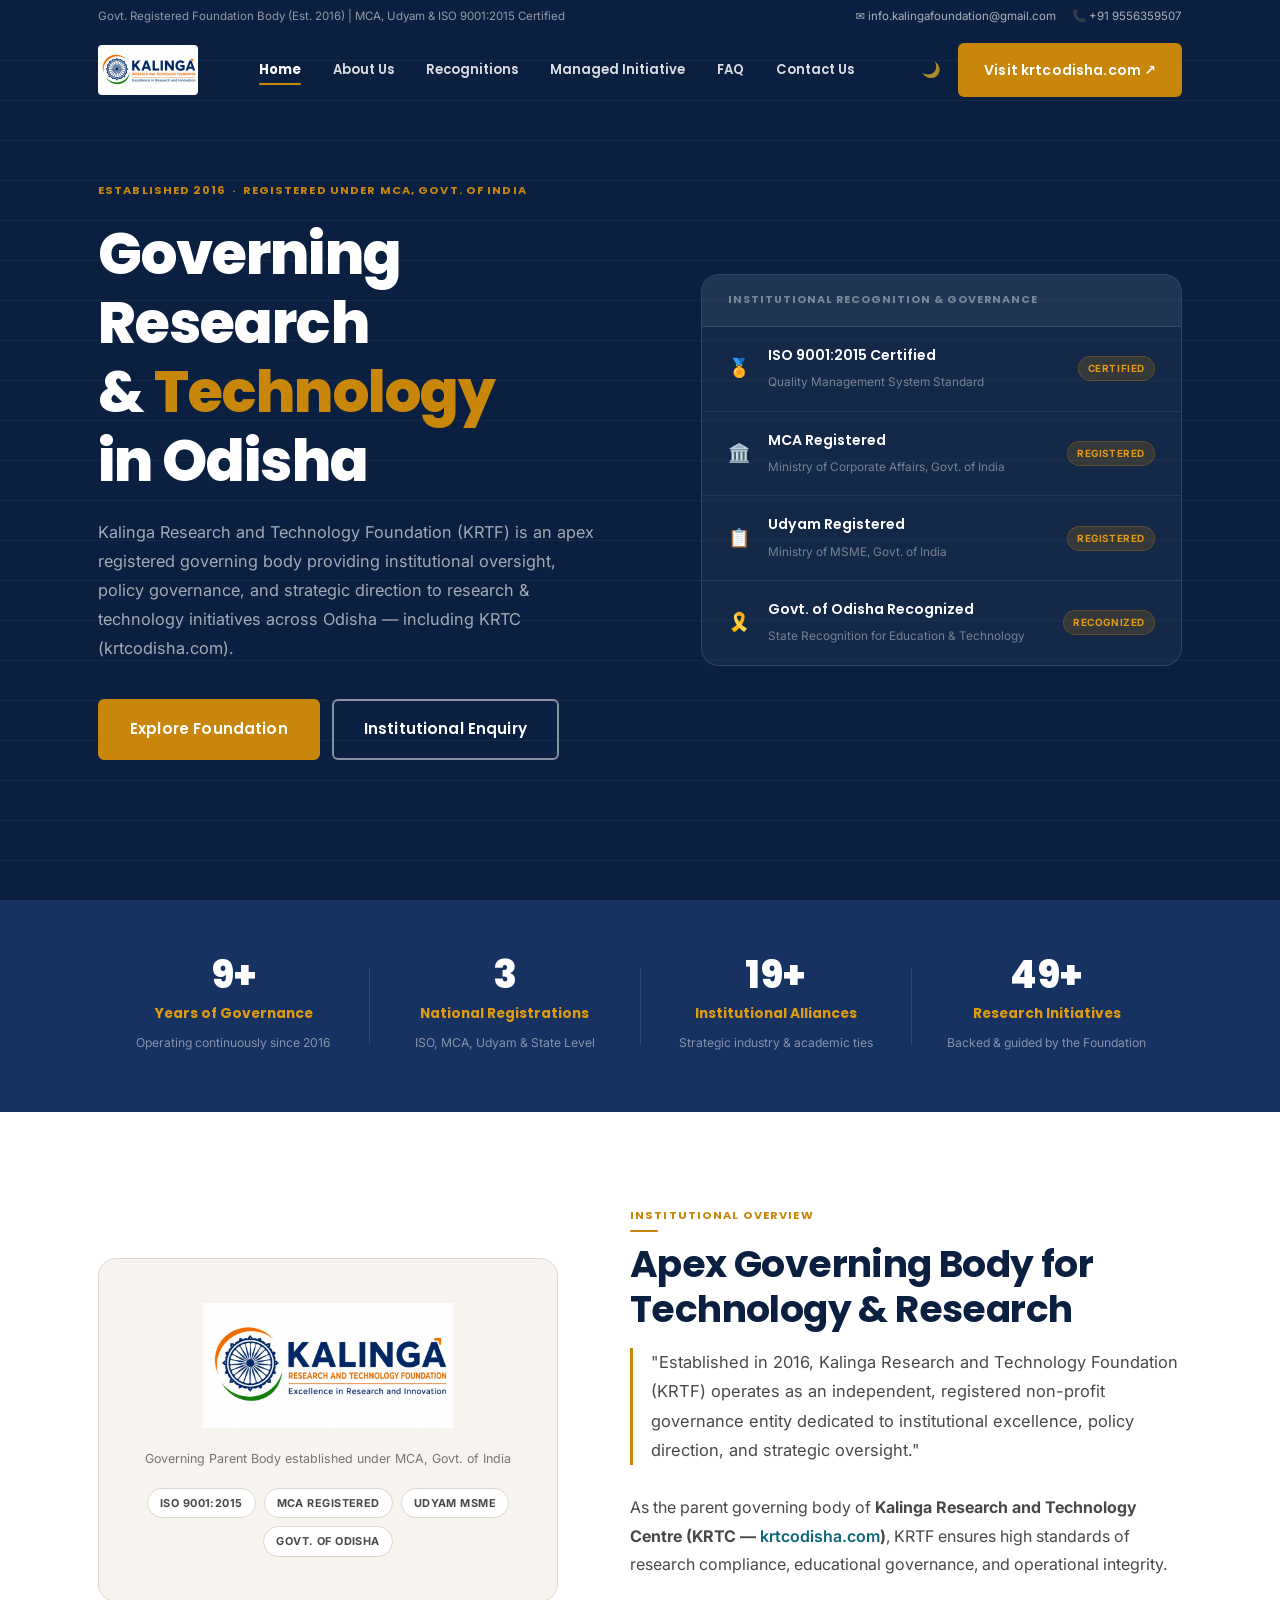
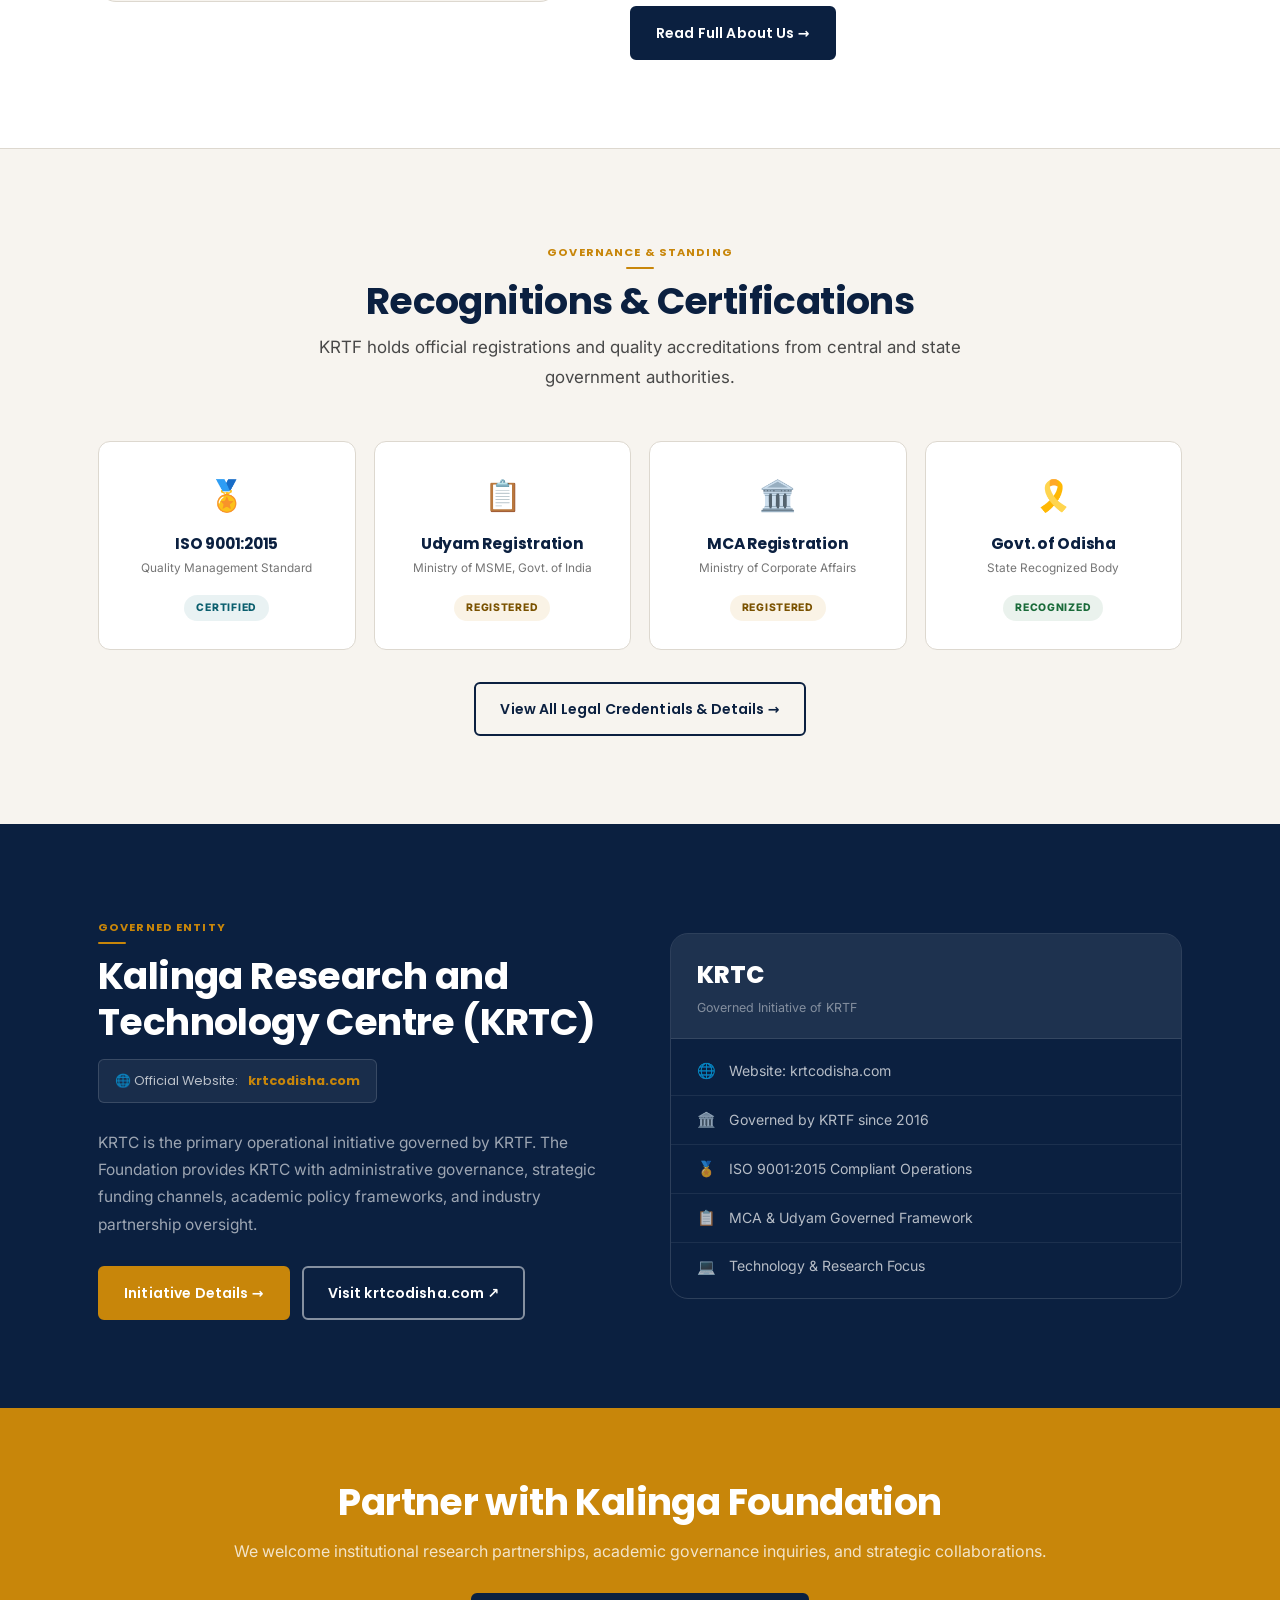
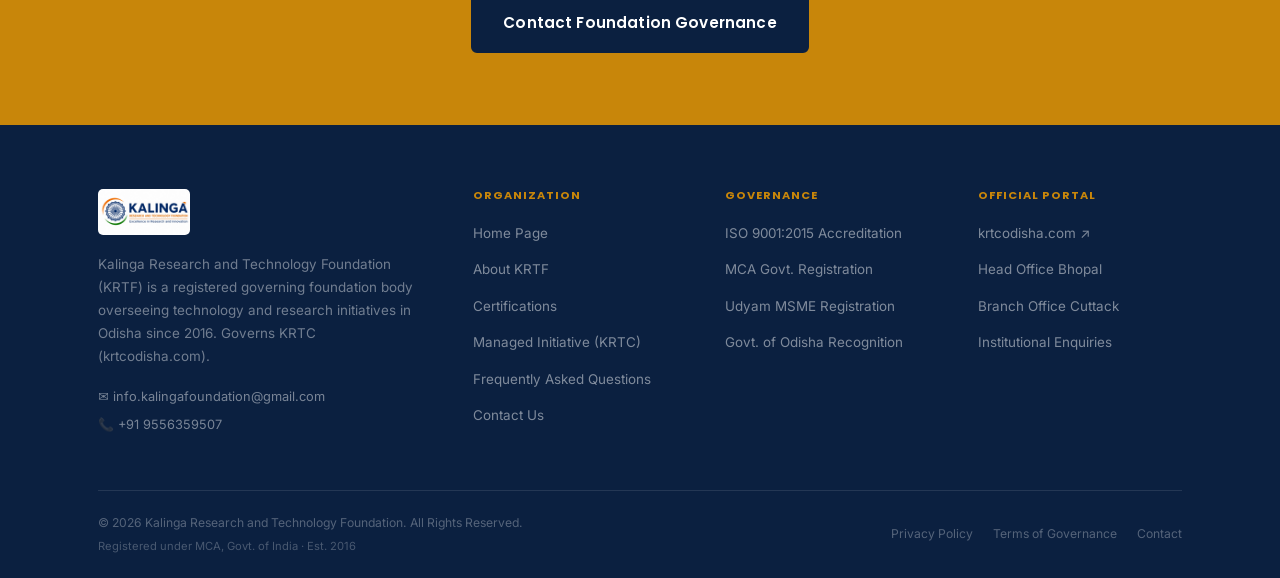
==== commit 1731b536: "Convert website to full multi-page architecture with 6 clean URLs and sitemap" ====
--- a/index.html
+++ b/index.html
@@ -4,13 +4,14 @@
 <meta charset="UTF-8">
 <meta name="viewport" content="width=device-width, initial-scale=1.0">
 
-<title>Kalinga Research & Technology Foundation (KRTF) | Governing Body, Odisha</title>
-<meta name="description" content="Kalinga Research and Technology Foundation (KRTF) is a registered governing body established in 2016 under MCA, Govt. of India. ISO 9001:2015 certified, Udyam registered, and recognized by the Government of Odisha. Governing body of KRTC (krtcodisha.com).">
+<title>Kalinga Research & Technology Foundation (KRTF) | Registered Governing Body, Odisha</title>
+<meta name="description" content="Kalinga Research and Technology Foundation (KRTF) is a registered governing foundation body established in 2016 under MCA, Govt. of India. Governing body of KRTC (krtcodisha.com). ISO 9001:2015 certified & Govt. of Odisha recognized.">
 <meta name="robots" content="index, follow">
 <meta name="author" content="Kalinga Research and Technology Foundation">
 <link rel="canonical" href="https://kalingaresearchfoundation.org/">
 <meta name="google-site-verification" content="PLACEHOLDER">
 
+<!-- Open Graph -->
 <meta property="og:type" content="website">
 <meta property="og:site_name" content="Kalinga Research and Technology Foundation">
 <meta property="og:title" content="Kalinga Research & Technology Foundation (KRTF) | Governing Body, Odisha">
@@ -19,12 +20,13 @@
 <meta property="og:image" content="https://kalingaresearchfoundation.org/logo.jpeg">
 <meta property="og:locale" content="en_IN">
 
+<!-- Twitter Card -->
 <meta name="twitter:card" content="summary_large_image">
 <meta name="twitter:title" content="Kalinga Research & Technology Foundation (KRTF)">
-<meta name="twitter:description" content="Registered governing foundation body, established 2016. Governing body of KRTC — krtcodisha.com.">
+<meta name="twitter:description" content="Registered governing foundation body, established 2016. Governing parent body of KRTC (krtcodisha.com).">
 <meta name="twitter:image" content="https://kalingaresearchfoundation.org/logo.jpeg">
 
-<!-- GA4 — Replace G-XXXXXXXXXX with your Measurement ID -->
+<!-- GA4 -->
 <script async src="https://www.googletagmanager.com/gtag/js?id=G-XXXXXXXXXX"></script>
 <script>
   window.dataLayer = window.dataLayer || [];
@@ -33,6 +35,7 @@
   gtag('config', 'G-XXXXXXXXXX', {'anonymize_ip': true});
 </script>
 
+<!-- JSON-LD -->
 <script type="application/ld+json">
 {
   "@context": "https://schema.org",
@@ -56,22 +59,11 @@
       "sameAs": ["https://krtcodisha.com"]
     },
     {
-      "@type": "EducationalOrganization",
-      "@id": "https://krtcodisha.com/#organization",
-      "name": "Kalinga Research and Technology Centre",
-      "alternateName": "KRTC",
-      "url": "https://krtcodisha.com",
-      "parentOrganization": { "@id": "https://kalingaresearchfoundation.org/#organization" },
-      "description": "Kalinga Research and Technology Centre (KRTC) is governed by KRTF. Visit krtcodisha.com for programs and admissions."
-    },
-    {
-      "@type": "FAQPage",
-      "mainEntity": [
-        { "@type": "Question", "name": "What is KRTF?", "acceptedAnswer": { "@type": "Answer", "text": "Kalinga Research and Technology Foundation (KRTF) is a registered governing body established in 2016 under the Ministry of Corporate Affairs, Govt. of India. It governs KRTC (krtcodisha.com) and oversees research and technology initiatives in Odisha." } },
-        { "@type": "Question", "name": "Is KRTF registered?", "acceptedAnswer": { "@type": "Answer", "text": "Yes. KRTF is registered under MCA (Govt. of India), Udyam Registered (MSME), ISO 9001:2015 certified, and recognized by the Government of Odisha." } },
-        { "@type": "Question", "name": "How is KRTF related to KRTC?", "acceptedAnswer": { "@type": "Answer", "text": "KRTF is the governing parent body of KRTC (Kalinga Research and Technology Centre, krtcodisha.com). The Foundation provides oversight, policy direction, and governance to KRTC." } },
-        { "@type": "Question", "name": "How to contact KRTF?", "acceptedAnswer": { "@type": "Answer", "text": "Email: info.kalingafoundation@gmail.com | Phone: +91 9556359507 | Branch: Nuntikiri, Deulachua, Odisha – 754025 | Head Office: Bhopal, Madhya Pradesh – 462026." } }
-      ]
+      "@type": "WebSite",
+      "@id": "https://kalingaresearchfoundation.org/#website",
+      "url": "https://kalingaresearchfoundation.org/",
+      "name": "Kalinga Research and Technology Foundation",
+      "publisher": { "@id": "https://kalingaresearchfoundation.org/#organization" }
     }
   ]
 }
@@ -79,747 +71,154 @@
 
 <link rel="preconnect" href="https://fonts.googleapis.com">
 <link rel="preconnect" href="https://fonts.gstatic.com" crossorigin>
-<link rel="preload" as="style" href="https://fonts.googleapis.com/css2?family=Poppins:wght@400;500;600;700;800&family=Inter:wght@400;500;600&display=swap">
-<link href="https://fonts.googleapis.com/css2?family=Poppins:wght@400;500;600;700;800&family=Inter:wght@400;500;600&display=swap" rel="stylesheet" media="print" onload="this.media='all'">
-<noscript><link href="https://fonts.googleapis.com/css2?family=Poppins:wght@400;500;600;700;800&family=Inter:wght@400;500;600&display=swap" rel="stylesheet"></noscript>
-
-<style>
-/* ════════════════════════════════════════
-   DESIGN TOKENS — NGO / Foundation palette
-   Clean, institutional, typographic
-════════════════════════════════════════ */
-:root {
-  --navy:       #0B2040;      /* Primary — deep institutional navy */
-  --navy-soft:  #163260;      /* Secondary navy for cards/accents */
-  --amber:      #C8860A;      /* Accent — restrained gold, not bright */
-  --amber-light:#F5A623;      /* Hover state only */
-  --cream:      #F8F5F0;      /* Warm off-white for alternating sections */
-  --white:      #FFFFFF;
-  --border:     #E2DDD6;      /* Warm-toned border */
-  --ink:        #1A1A1A;      /* Near-black for body text */
-  --ink-mid:    #4A4A4A;      /* Secondary text */
-  --ink-soft:   #767676;      /* Muted/caption text */
-  --teal:       #0E6B7A;      /* Used only for links/pills */
-  --radius-sm:  8px;
-  --radius-md:  14px;
-  --radius-lg:  20px;
-  --shadow-sm:  0 2px 8px rgba(11,32,64,.06);
-  --shadow-md:  0 6px 24px rgba(11,32,64,.09);
-  --shadow-lg:  0 16px 48px rgba(11,32,64,.12);
-}
-
-/* ════════════════════════════════════════
-   RESET & BASE
-════════════════════════════════════════ */
-*, *::before, *::after { box-sizing: border-box; margin: 0; padding: 0; }
-html { scroll-behavior: smooth; }
-@media (prefers-reduced-motion: reduce) {
-  html { scroll-behavior: auto; }
-  *, *::before, *::after { animation-duration: .01ms !important; transition-duration: .01ms !important; }
-}
-
-body {
-  font-family: 'Inter', system-ui, sans-serif;
-  font-size: 1rem; line-height: 1.72;
-  background: var(--white);
-  color: var(--ink);
-  overflow-x: hidden;
-  -webkit-font-smoothing: antialiased;
-  transition: background .3s, color .3s;
-}
-body.dark { background: #0d1220; color: #d4d8e0; }
-
-h1, h2, h3, h4 {
-  font-family: 'Poppins', sans-serif;
-  line-height: 1.18; letter-spacing: -0.018em; color: var(--navy);
-}
-body.dark h1, body.dark h2, body.dark h3, body.dark h4 { color: #eef0f5; }
-
-p { line-height: 1.75; }
-a { color: inherit; text-decoration: none; }
-img { max-width: 100%; display: block; }
-ul { list-style: none; }
-button { font-family: inherit; cursor: pointer; border: none; background: none; }
-
-:focus-visible { outline: 2px solid var(--amber); outline-offset: 3px; border-radius: 4px; }
-::selection { background: rgba(200,134,10,.18); color: var(--navy); }
-
-/* ════════════════════════════════════════
-   LAYOUT UTILITIES
-════════════════════════════════════════ */
-.container { max-width: 1160px; margin: 0 auto; padding: 0 28px; }
-
-/* Sections — generous white space, no bg by default */
-section { padding: 96px 0; }
-.section-cream { background: var(--cream); }
-body.dark .section-cream { background: #111827; }
-.section-navy { background: var(--navy); }
-
-/* Reveal — very subtle, disciplined */
-.reveal {
-  opacity: 0; transform: translateY(20px);
-  transition: opacity .65s cubic-bezier(.25,.46,.45,.94), transform .65s cubic-bezier(.25,.46,.45,.94);
-}
-.reveal.in { opacity: 1; transform: none; }
-
-/* Section header */
-.sec-head { margin-bottom: 52px; }
-.sec-head.center { text-align: center; max-width: 660px; margin-left: auto; margin-right: auto; }
-.sec-head h2 { font-size: clamp(1.7rem, 3vw, 2.4rem); font-weight: 700; margin-bottom: 14px; }
-.sec-head p { font-size: .97rem; color: var(--ink-mid); }
-body.dark .sec-head p { color: #9aa3b2; }
-
-/* Eyebrow label */
-.eyebrow {
-  display: inline-block;
-  font-size: .72rem; font-weight: 700; letter-spacing: .1em; text-transform: uppercase;
-  color: var(--amber); margin-bottom: 12px;
-}
-/* Thin amber rule under eyebrow */
-.eyebrow::after {
-  content: ''; display: block; width: 32px; height: 2px;
-  background: var(--amber); margin-top: 6px; border-radius: 2px;
-}
-.sec-head.center .eyebrow::after { margin-left: auto; margin-right: auto; }
-
-/* Horizontal divider */
-.divider { border: none; border-top: 1px solid var(--border); margin: 0; }
-body.dark .divider { border-color: rgba(255,255,255,.08); }
-
-/* ════════════════════════════════════════
-   BUTTONS — restrained, no shadows
-════════════════════════════════════════ */
-.btn {
-  display: inline-flex; align-items: center; gap: 8px;
-  padding: 13px 26px; border-radius: var(--radius-sm);
-  font-family: 'Poppins', sans-serif; font-weight: 600; font-size: .88rem;
-  letter-spacing: .01em; white-space: nowrap;
-  transition: background .2s ease, color .2s ease, transform .2s ease;
-}
-.btn-primary {
-  background: var(--navy); color: #fff;
-  border: 2px solid var(--navy);
-}
-.btn-primary:hover { background: var(--navy-soft); border-color: var(--navy-soft); transform: translateY(-2px); }
-.btn-amber {
-  background: var(--amber); color: #fff;
-  border: 2px solid var(--amber);
-}
-.btn-amber:hover { background: var(--amber-light); border-color: var(--amber-light); transform: translateY(-2px); }
-.btn-outline {
-  background: transparent; color: var(--navy);
-  border: 2px solid var(--navy);
-}
-body.dark .btn-outline { color: #eef0f5; border-color: rgba(255,255,255,.3); }
-.btn-outline:hover { background: var(--navy); color: #fff; transform: translateY(-2px); }
-.btn-outline-white {
-  background: transparent; color: #fff;
-  border: 2px solid rgba(255,255,255,.5);
-}
-.btn-outline-white:hover { background: rgba(255,255,255,.1); border-color: #fff; transform: translateY(-2px); }
-
-/* ════════════════════════════════════════
-   SCROLL PROGRESS
-════════════════════════════════════════ */
-#scrollbar {
-  position: fixed; top: 0; left: 0; height: 3px; width: 0%;
-  background: var(--amber); z-index: 9999; pointer-events: none;
-}
-
-/* ════════════════════════════════════════
-   HEADER — clean, no blur on load
-════════════════════════════════════════ */
-header {
-  position: fixed; top: 0; left: 0; right: 0; z-index: 1000;
-  padding: 18px 0;
-  transition: padding .3s ease, background .3s ease, box-shadow .3s ease, border-color .3s ease;
-  border-bottom: 1px solid transparent;
-}
-header.scrolled {
-  padding: 12px 0;
-  background: rgba(255,255,255,.96);
-  border-bottom: 1px solid var(--border);
-  box-shadow: 0 1px 12px rgba(11,32,64,.07);
-}
-body.dark header.scrolled {
-  background: rgba(13,18,32,.96);
-  border-bottom-color: rgba(255,255,255,.07);
-}
-.nav-inner { display: flex; align-items: center; justify-content: space-between; gap: 20px; }
-
-/* Logo */
-.logo-wrap { display: flex; align-items: center; }
-.logo-img { height: 48px; width: auto; border-radius: 6px; }
-@media (max-width: 560px) { .logo-img { height: 38px; } }
-
-/* Nav links */
-nav.nav-links { display: flex; align-items: center; gap: 28px; }
-nav.nav-links a {
-  font-family: 'Poppins', sans-serif;
-  font-size: .82rem; font-weight: 600; letter-spacing: .01em;
-  color: var(--navy); padding: 4px 0; position: relative;
-}
-/* On hero (before scroll) — white links */
-header:not(.scrolled) nav.nav-links a { color: rgba(255,255,255,.88); }
-header:not(.scrolled) nav.nav-links a:hover { color: #fff; }
-nav.nav-links a::after {
-  content: ''; position: absolute; left: 0; bottom: -2px;
-  width: 0; height: 2px; background: var(--amber);
-  border-radius: 2px; transition: width .22s ease;
-}
-nav.nav-links a:hover::after { width: 100%; }
-body.dark nav.nav-links a { color: #c8cdd8; }
-body.dark header:not(.scrolled) nav.nav-links a { color: rgba(255,255,255,.8); }
-
-.nav-actions { display: flex; align-items: center; gap: 10px; }
-.mode-toggle {
-  width: 36px; height: 36px; border-radius: 50%;
-  display: flex; align-items: center; justify-content: center; font-size: 16px;
-  color: rgba(255,255,255,.7); transition: color .2s;
-}
-header.scrolled .mode-toggle { color: var(--ink-mid); }
-.mode-toggle:hover { color: var(--amber-light); }
-
-/* Burger */
-.burger {
-  display: none; width: 36px; height: 36px; border-radius: 6px;
-  flex-direction: column; justify-content: center; align-items: center; gap: 5px;
-}
-.burger span { width: 20px; height: 1.5px; background: rgba(255,255,255,.8); border-radius: 2px; transition: .25s; }
-header.scrolled .burger span { background: var(--navy); }
-body.dark header.scrolled .burger span { background: #eef0f5; }
-
-.mobile-menu {
-  display: none; position: fixed; top: 72px; left: 16px; right: 16px; z-index: 999;
-  background: #fff; border-radius: var(--radius-md); padding: 8px 0;
-  box-shadow: var(--shadow-lg); border: 1px solid var(--border);
-  max-height: 0; overflow: hidden; opacity: 0;
-  transition: max-height .3s ease, opacity .22s ease;
-}
-body.dark .mobile-menu { background: #151d2e; border-color: rgba(255,255,255,.08); }
-.mobile-menu.open { max-height: 420px; opacity: 1; }
-.mobile-menu a {
-  display: block; padding: 12px 22px;
-  font-family: 'Poppins', sans-serif; font-size: .9rem; font-weight: 600;
-  color: var(--navy); border-bottom: 1px solid var(--border);
-  transition: color .2s, background .2s;
-}
-body.dark .mobile-menu a { color: #c8cdd8; border-color: rgba(255,255,255,.06); }
-.mobile-menu a:last-child { border-bottom: none; }
-.mobile-menu a:hover { color: var(--amber); background: rgba(200,134,10,.04); }
-
-@media (max-width: 900px) {
-  nav.nav-links { display: none; }
-  .burger { display: flex; }
-  .mobile-menu { display: block; }
-  .nav-cta-header { display: none; }
-}
-
-/* ════════════════════════════════════════
-   HERO — Clean navy, typographic, no orbs
-════════════════════════════════════════ */
-.hero {
-  background: var(--navy);
-  min-height: 100svh; display: flex; align-items: center;
-  padding: 130px 0 100px; position: relative; overflow: hidden;
-}
-/* Single very subtle texture — thin horizontal lines, institutional feel */
-.hero::before {
-  content: ''; position: absolute; inset: 0; opacity: .04;
-  background-image: repeating-linear-gradient(
-    0deg, transparent, transparent 39px,
-    rgba(255,255,255,1) 39px, rgba(255,255,255,1) 40px
-  );
-  pointer-events: none;
-}
-/* Amber top-border accent line */
-.hero::after {
-  content: ''; position: absolute; top: 0; left: 0; right: 0; height: 3px;
-  background: var(--amber);
-}
-
-.hero-inner {
-  position: relative; z-index: 2;
-  display: grid; grid-template-columns: 1fr 1fr; gap: 72px; align-items: center;
-}
-@media (max-width: 860px) { .hero-inner { grid-template-columns: 1fr; gap: 52px; } }
-
-/* Hero text */
-.hero-est {
-  display: inline-block;
-  font-family: 'Poppins', sans-serif; font-size: .72rem; font-weight: 700;
-  letter-spacing: .1em; text-transform: uppercase;
-  color: var(--amber); margin-bottom: 22px;
-}
-.hero h1 {
-  font-size: clamp(2.3rem, 4.8vw, 3.8rem);
-  color: #fff; font-weight: 800; margin-bottom: 22px;
-}
-.hero h1 em { font-style: normal; color: var(--amber); }
-.hero p.lead {
-  color: rgba(255,255,255,.65);
-  font-size: 1.02rem; line-height: 1.78; max-width: 500px; margin-bottom: 36px;
-}
-.hero-cta { display: flex; gap: 12px; flex-wrap: wrap; }
-
-/* Hero right — credential list, clean table-like */
-.hero-cred-panel {
-  background: rgba(255,255,255,.04);
-  border: 1px solid rgba(255,255,255,.12);
-  border-radius: var(--radius-lg); overflow: hidden;
-}
-.cred-panel-head {
-  background: rgba(255,255,255,.06);
-  padding: 18px 28px; border-bottom: 1px solid rgba(255,255,255,.1);
-  font-family: 'Poppins', sans-serif; font-size: .72rem; font-weight: 700;
-  letter-spacing: .08em; text-transform: uppercase; color: rgba(255,255,255,.45);
-}
-.cred-row {
-  display: flex; align-items: center; gap: 16px;
-  padding: 18px 28px; border-bottom: 1px solid rgba(255,255,255,.07);
-}
-.cred-row:last-child { border-bottom: none; }
-.cred-row .cred-icon { font-size: 18px; flex-shrink: 0; width: 28px; }
-.cred-row .cred-body strong {
-  display: block; color: #fff; font-size: .9rem; font-weight: 600;
-  font-family: 'Poppins', sans-serif;
-}
-.cred-row .cred-body small { color: rgba(255,255,255,.45); font-size: .76rem; }
-.cred-pill {
-  margin-left: auto; flex-shrink: 0;
-  font-size: .65rem; font-weight: 700; letter-spacing: .06em; text-transform: uppercase;
-  padding: 3px 10px; border-radius: 100px;
-  background: rgba(200,134,10,.2); color: var(--amber-light);
-  border: 1px solid rgba(200,134,10,.3);
-}
-
-/* ════════════════════════════════════════
-   STATS — Horizontal strip, navy
-════════════════════════════════════════ */
-.stats-strip { background: var(--navy-soft); padding: 60px 0; }
-.stats-grid { display: grid; grid-template-columns: repeat(4,1fr); }
-.stat-cell { padding: 0 28px; text-align: center; position: relative; }
-.stat-cell + .stat-cell::before {
-  content: ''; position: absolute; left: 0; top: 10%; bottom: 10%;
-  width: 1px; background: rgba(255,255,255,.12);
-}
-.stat-num {
-  font-family: 'Poppins', sans-serif; font-weight: 800;
-  font-size: clamp(1.9rem, 3vw, 2.8rem); color: #fff; line-height: 1;
-  margin-bottom: 8px;
-}
-.stat-lbl { color: rgba(255,255,255,.6); font-size: .82rem; font-weight: 500; }
-.stat-lbl strong { display: block; color: var(--amber); font-weight: 700; font-size: .88rem; margin-bottom: 2px; }
-@media (max-width: 780px) {
-  .stats-grid { grid-template-columns: 1fr 1fr; row-gap: 44px; }
-  .stat-cell + .stat-cell::before { display: none; }
-}
-
-/* ════════════════════════════════════════
-   ABOUT — Clean two-column, logo prominent
-════════════════════════════════════════ */
-.about-layout { display: grid; grid-template-columns: 1fr 1.2fr; gap: 72px; align-items: start; }
-@media (max-width: 880px) { .about-layout { grid-template-columns: 1fr; gap: 44px; } }
-
-.about-logo-panel {
-  background: var(--cream); border: 1px solid var(--border);
-  border-radius: var(--radius-lg); padding: 44px 32px; text-align: center;
-  position: sticky; top: 100px;
-}
-body.dark .about-logo-panel { background: #151d2e; border-color: rgba(255,255,255,.08); }
-.about-logo-panel img { max-width: 260px; margin: 0 auto 22px; }
-.panel-sub { font-size: .78rem; color: var(--ink-soft); line-height: 1.6; }
-body.dark .panel-sub { color: #6b7280; }
-.panel-tags { display: flex; flex-wrap: wrap; gap: 8px; justify-content: center; margin-top: 20px; }
-.tag {
-  font-size: .7rem; font-weight: 700; letter-spacing: .05em; text-transform: uppercase;
-  padding: 5px 12px; border-radius: 100px;
-  background: var(--white); border: 1px solid var(--border); color: var(--ink-mid);
-}
-body.dark .tag { background: rgba(255,255,255,.05); border-color: rgba(255,255,255,.1); color: #9aa3b2; }
-
-/* About content */
-.about-content h2 { font-size: clamp(1.6rem, 2.8vw, 2.2rem); margin-bottom: 18px; }
-.about-summary {
-  font-size: 1.04rem; line-height: 1.78; color: var(--ink);
-  border-left: 3px solid var(--amber); padding-left: 20px;
-  margin-bottom: 24px;
-}
-body.dark .about-summary { color: #c8cdd8; }
-.about-content > p { color: var(--ink-mid); margin-bottom: 36px; }
-body.dark .about-content > p { color: #8a92a0; }
-
-.roles-grid { display: grid; grid-template-columns: 1fr 1fr; gap: 12px; }
-@media (max-width: 500px) { .roles-grid { grid-template-columns: 1fr; } }
-.role-card {
-  padding: 16px 18px; border-radius: var(--radius-md);
-  border: 1px solid var(--border); background: var(--white);
-}
-body.dark .role-card { background: rgba(255,255,255,.03); border-color: rgba(255,255,255,.07); }
-.role-card .rc-label {
-  font-family: 'Poppins', sans-serif; font-weight: 700; font-size: .85rem;
-  color: var(--navy); margin-bottom: 3px;
-}
-body.dark .role-card .rc-label { color: #d4d8e0; }
-.role-card .rc-desc { font-size: .76rem; color: var(--ink-soft); line-height: 1.5; }
-body.dark .role-card .rc-desc { color: #6b7280; }
-
-/* ════════════════════════════════════════
-   CERTIFICATIONS
-════════════════════════════════════════ */
-.cert-grid { display: grid; grid-template-columns: repeat(4,1fr); gap: 18px; }
-@media (max-width: 880px) { .cert-grid { grid-template-columns: 1fr 1fr; } }
-@media (max-width: 480px) { .cert-grid { grid-template-columns: 1fr; } }
-.cert-card {
-  background: var(--white); border: 1px solid var(--border);
-  border-radius: var(--radius-md); padding: 28px 22px; text-align: center;
-  transition: box-shadow .25s ease, transform .25s ease;
-}
-body.dark .cert-card { background: #151d2e; border-color: rgba(255,255,255,.07); }
-.cert-card:hover { box-shadow: var(--shadow-lg); transform: translateY(-4px); }
-.cert-ic { font-size: 28px; margin-bottom: 14px; }
-.cert-card h4 { font-size: .95rem; font-weight: 700; color: var(--navy); margin-bottom: 4px; }
-body.dark .cert-card h4 { color: #eef0f5; }
-.cert-card .cert-by { font-size: .74rem; color: var(--ink-soft); margin-bottom: 14px; }
-body.dark .cert-card .cert-by { color: #6b7280; }
-.status-tag {
-  display: inline-block; font-size: .65rem; font-weight: 800;
-  letter-spacing: .07em; text-transform: uppercase;
-  padding: 4px 12px; border-radius: 100px;
-}
-.tag-cert { background: rgba(14,107,122,.09); color: #0b5f6e; }
-body.dark .tag-cert { color: #4fc3d4; background: rgba(14,107,122,.18); }
-.tag-reg  { background: rgba(200,134,10,.10); color: #7a5200; }
-body.dark .tag-reg  { color: var(--amber-light); background: rgba(200,134,10,.14); }
-.tag-rec  { background: rgba(34,139,34,.09); color: #1a5e1a; }
-body.dark .tag-rec  { color: #4ade80; background: rgba(34,139,34,.14); }
-
-/* ════════════════════════════════════════
-   KRTC — Navy section, institutional
-════════════════════════════════════════ */
-.krtc-layout { display: grid; grid-template-columns: 1fr 1fr; gap: 64px; align-items: center; }
-@media (max-width: 840px) { .krtc-layout { grid-template-columns: 1fr; gap: 40px; } }
-.krtc-text-col .sec-head h2 { color: #fff; }
-.krtc-text-col .sec-head p { color: rgba(255,255,255,.58); }
-.krtc-desc { color: rgba(255,255,255,.62); font-size: .97rem; line-height: 1.78; margin-bottom: 32px; }
-.krtc-domain {
-  display: inline-flex; align-items: center; gap: 10px;
-  background: rgba(255,255,255,.06); border: 1px solid rgba(255,255,255,.14);
-  border-radius: var(--radius-sm); padding: 10px 16px; margin-bottom: 28px;
-  font-family: 'Poppins', sans-serif; font-size: .8rem; font-weight: 600;
-  color: rgba(255,255,255,.75);
-}
-.krtc-domain span { color: var(--amber); font-weight: 700; }
-
-.krtc-info-panel {
-  border: 1px solid rgba(255,255,255,.14);
-  border-radius: var(--radius-lg); overflow: hidden;
-}
-.kip-head {
-  background: rgba(255,255,255,.08); padding: 22px 28px;
-  border-bottom: 1px solid rgba(255,255,255,.1);
-}
-.kip-head .kname {
-  font-family: 'Poppins', sans-serif; font-size: 1.6rem; font-weight: 800; color: #fff;
-}
-.kip-head .ktag { color: rgba(255,255,255,.5); font-size: .8rem; margin-top: 3px; }
-.kip-body { padding: 22px 28px; }
-.kip-row {
-  display: flex; align-items: center; gap: 12px;
-  padding: 10px 0; border-bottom: 1px solid rgba(255,255,255,.07);
-  color: rgba(255,255,255,.72); font-size: .88rem;
-}
-.kip-row:last-child { border-bottom: none; }
-.kip-row .ki { font-size: 15px; flex-shrink: 0; width: 22px; }
-
-/* ════════════════════════════════════════
-   FAQ
-════════════════════════════════════════ */
-.faq-wrap { max-width: 740px; margin: 0 auto; }
-.faq-item { border-bottom: 1px solid var(--border); }
-body.dark .faq-item { border-color: rgba(255,255,255,.08); }
-.faq-item:first-child { border-top: 1px solid var(--border); }
-body.dark .faq-item:first-child { border-top-color: rgba(255,255,255,.08); }
-.faq-btn {
-  width: 100%; display: flex; align-items: center; justify-content: space-between; gap: 16px;
-  padding: 22px 0; text-align: left;
-  font-family: 'Poppins', sans-serif; font-size: .95rem; font-weight: 600;
-  color: var(--navy); cursor: pointer; transition: color .2s;
-}
-body.dark .faq-btn { color: #d4d8e0; }
-.faq-btn:hover { color: var(--amber); }
-.faq-toggle {
-  flex-shrink: 0; width: 24px; height: 24px;
-  display: flex; align-items: center; justify-content: center;
-  border: 1.5px solid var(--border); border-radius: 50%;
-  color: var(--ink-soft); font-size: 14px; font-weight: 700; line-height: 1;
-  transition: transform .22s ease, background .22s ease, border-color .22s ease, color .22s ease;
-}
-body.dark .faq-toggle { border-color: rgba(255,255,255,.15); color: #6b7280; }
-.faq-btn[aria-expanded="true"] .faq-toggle {
-  transform: rotate(45deg);
-  background: var(--amber); border-color: var(--amber); color: #fff;
-}
-.faq-answer {
-  padding: 0 0 20px; color: var(--ink-mid); font-size: .93rem; line-height: 1.74;
-}
-body.dark .faq-answer { color: #8a92a0; }
-.faq-answer[hidden] { display: none; }
-.faq-answer a { color: var(--teal); font-weight: 600; text-decoration: underline; text-underline-offset: 2px; }
-body.dark .faq-answer a { color: #4fc3d4; }
-
-/* ════════════════════════════════════════
-   CONTACT
-════════════════════════════════════════ */
-.contact-layout { display: grid; grid-template-columns: 1fr 1.15fr; gap: 60px; }
-@media (max-width: 860px) { .contact-layout { grid-template-columns: 1fr; } }
-
-.contact-info-col h2 { margin-bottom: 14px; }
-.contact-info-col > p { color: var(--ink-mid); margin-bottom: 36px; font-size: .97rem; }
-body.dark .contact-info-col > p { color: #8a92a0; }
-
-.info-block { display: flex; gap: 14px; margin-bottom: 24px; align-items: flex-start; }
-.info-block .ib-icon {
-  width: 40px; height: 40px; flex-shrink: 0; border-radius: var(--radius-sm);
-  background: rgba(200,134,10,.08); display: flex; align-items: center; justify-content: center;
-  font-size: 17px; border: 1px solid rgba(200,134,10,.15);
-}
-.info-block .ib-label {
-  font-family: 'Poppins', sans-serif; font-size: .72rem; font-weight: 700;
-  letter-spacing: .06em; text-transform: uppercase;
-  color: var(--ink-soft); margin-bottom: 3px;
-}
-body.dark .info-block .ib-label { color: #6b7280; }
-.info-block .ib-val { font-size: .9rem; color: var(--ink); }
-body.dark .info-block .ib-val { color: #c8cdd8; }
-.info-block .ib-val a { color: inherit; transition: color .2s; }
-.info-block .ib-val a:hover { color: var(--amber); }
-
-.social-links { display: flex; gap: 8px; margin-top: 28px; }
-.social-links a {
-  width: 38px; height: 38px; border-radius: 50%;
-  border: 1px solid var(--border); display: flex; align-items: center; justify-content: center;
-  font-size: .74rem; font-weight: 800; color: var(--ink-mid);
-  transition: background .2s, color .2s, border-color .2s;
-}
-body.dark .social-links a { border-color: rgba(255,255,255,.1); color: #6b7280; }
-.social-links a:hover { background: var(--navy); color: #fff; border-color: var(--navy); }
-
-/* Form */
-.contact-form {
-  background: var(--cream); border: 1px solid var(--border);
-  border-radius: var(--radius-lg); padding: 36px;
-}
-body.dark .contact-form { background: #151d2e; border-color: rgba(255,255,255,.07); }
-.form-row { display: grid; grid-template-columns: 1fr 1fr; gap: 14px; margin-bottom: 14px; }
-@media (max-width: 500px) { .form-row { grid-template-columns: 1fr; } }
-.field { display: flex; flex-direction: column; gap: 6px; margin-bottom: 14px; }
-.field label {
-  font-family: 'Poppins', sans-serif; font-size: .72rem; font-weight: 700;
-  letter-spacing: .05em; text-transform: uppercase; color: var(--navy);
-}
-body.dark .field label { color: #8a92a0; }
-.field input, .field textarea {
-  padding: 11px 14px; border-radius: var(--radius-sm);
-  border: 1.5px solid var(--border); font-family: 'Inter', sans-serif; font-size: .9rem;
-  background: var(--white); color: var(--ink);
-  transition: border-color .2s, box-shadow .2s;
-}
-body.dark .field input, body.dark .field textarea {
-  background: rgba(255,255,255,.04); border-color: rgba(255,255,255,.1); color: #d4d8e0;
-}
-.field input:focus, .field textarea:focus {
-  outline: none; border-color: var(--navy); box-shadow: 0 0 0 3px rgba(11,32,64,.08);
-}
-body.dark .field input:focus, body.dark .field textarea:focus { border-color: var(--amber); box-shadow: 0 0 0 3px rgba(200,134,10,.12); }
-.field textarea { resize: vertical; min-height: 108px; }
-.form-note { font-size: .76rem; color: var(--ink-soft); margin-top: 10px; text-align: center; }
-body.dark .form-note { color: #6b7280; }
-
-/* ════════════════════════════════════════
-   FOOTER — Simple, clean, institutional
-════════════════════════════════════════ */
-footer { background: var(--navy); color: #fff; padding: 64px 0 28px; }
-.foot-top {
-  display: grid; grid-template-columns: 1.5fr 1fr 1fr 1fr; gap: 44px;
-  padding-bottom: 52px; border-bottom: 1px solid rgba(255,255,255,.1);
-}
-@media (max-width: 840px) { .foot-top { grid-template-columns: 1fr 1fr; row-gap: 36px; } }
-@media (max-width: 500px) { .foot-top { grid-template-columns: 1fr; } }
-.foot-brand img { height: 44px; width: auto; margin-bottom: 16px; border-radius: 5px; }
-.foot-brand p { color: rgba(255,255,255,.45); font-size: .84rem; line-height: 1.68; }
-.foot-col h5 {
-  font-family: 'Poppins', sans-serif; font-size: .72rem; font-weight: 700;
-  letter-spacing: .08em; text-transform: uppercase;
-  color: var(--amber); margin-bottom: 16px;
-}
-.foot-col ul li { margin-bottom: 9px; }
-.foot-col ul li a { font-size: .84rem; color: rgba(255,255,255,.5); transition: color .2s; }
-.foot-col ul li a:hover { color: rgba(255,255,255,.9); }
-.foot-bottom {
-  display: flex; justify-content: space-between; flex-wrap: wrap; gap: 10px;
-  padding-top: 24px; font-size: .76rem; color: rgba(255,255,255,.35);
-}
-.foot-bottom .fl { display: flex; gap: 18px; }
-.foot-bottom a { color: inherit; transition: color .2s; }
-.foot-bottom a:hover { color: rgba(255,255,255,.75); }
-</style>
+<link rel="stylesheet" href="https://fonts.googleapis.com/css2?family=Poppins:wght@400;500;600;700;800&family=Inter:wght@400;500;600&display=swap" data-fonts>
+
+<link rel="stylesheet" href="style.css">
 </head>
 <body>
 
 <div id="scrollbar" role="progressbar" aria-label="Page scroll progress"></div>
 
-<!-- ══════════════════ HEADER ══════════════════ -->
-<header id="siteHeader" role="banner">
-  <div class="container nav-inner">
-    <a href="#home" class="logo-wrap" aria-label="Kalinga Research and Technology Foundation — go to homepage">
-      <img src="logo.jpeg" alt="Kalinga Research and Technology Foundation" class="logo-img">
+<!-- HEADER -->
+<header class="site-header" id="siteHeader" role="banner">
+  <div class="header-top">
+    <div class="header-top-inner">
+      <div>Govt. Registered Foundation Body (Est. 2016) | MCA, Udyam &amp; ISO 9001:2015 Certified</div>
+      <div class="header-top-right">
+        <a href="mailto:info.kalingafoundation@gmail.com">✉️ info.kalingafoundation@gmail.com</a>
+        <a href="tel:+919556359507">📞 +91 9556359507</a>
+      </div>
+    </div>
+  </div>
+  <div class="header-main">
+    <a href="index.html" class="site-logo" aria-label="KRTF Homepage">
+      <img src="logo.jpeg" alt="Kalinga Research and Technology Foundation Logo">
     </a>
-    <nav class="nav-links" aria-label="Primary navigation">
-      <a href="#home">Home</a>
-      <a href="#about">About</a>
-      <a href="#certifications">Recognition</a>
-      <a href="#krtc">Our Initiative</a>
-      <a href="#faq">FAQ</a>
-      <a href="#contact">Contact</a>
+    <nav class="main-nav" aria-label="Main Navigation">
+      <a href="index.html" class="active">Home</a>
+      <a href="about.html">About Us</a>
+      <a href="certifications.html">Recognitions</a>
+      <a href="krtc.html">Managed Initiative</a>
+      <a href="faq.html">FAQ</a>
+      <a href="contact.html">Contact Us</a>
     </nav>
-    <div class="nav-actions">
-      <button class="mode-toggle" id="modeToggle" aria-label="Toggle dark mode" aria-pressed="false">🌙</button>
-      <a href="https://krtcodisha.com" target="_blank" rel="noopener noreferrer"
-         class="btn btn-amber nav-cta-header" style="padding:10px 18px; font-size:.8rem;"
-         id="cta-nav" aria-label="Visit KRTC at krtcodisha.com — opens in new tab">Visit KRTC ↗</a>
-      <button class="burger" id="burger" aria-label="Open navigation menu" aria-expanded="false" aria-controls="mobileMenu">
+    <div class="header-actions">
+      <button class="mode-btn" id="modeBtn" aria-label="Toggle dark mode" aria-pressed="false">🌙</button>
+      <a href="https://krtcodisha.com" target="_blank" rel="noopener noreferrer" class="btn btn-amber header-cta-desktop" aria-label="Visit KRTC Website">Visit krtcodisha.com ↗</a>
+      <button class="burger" id="burger" aria-label="Open menu" aria-expanded="false" aria-controls="mobileNav">
         <span aria-hidden="true"></span><span aria-hidden="true"></span><span aria-hidden="true"></span>
       </button>
     </div>
   </div>
-  <nav class="mobile-menu" id="mobileMenu" aria-label="Mobile navigation">
-    <a href="#home">Home</a>
-    <a href="#about">About</a>
-    <a href="#certifications">Recognition</a>
-    <a href="#krtc">Our Initiative</a>
-    <a href="#faq">FAQ</a>
-    <a href="#contact">Contact</a>
-    <a href="https://krtcodisha.com" target="_blank" rel="noopener noreferrer"
-       style="color:var(--amber);">Visit KRTC Website ↗</a>
+  <nav class="mobile-nav" id="mobileNav" aria-label="Mobile Navigation">
+    <a href="index.html" class="active">Home</a>
+    <a href="about.html">About Us</a>
+    <a href="certifications.html">Recognitions</a>
+    <a href="krtc.html">Managed Initiative (KRTC)</a>
+    <a href="faq.html">FAQ</a>
+    <a href="contact.html">Contact Us</a>
+    <a href="https://krtcodisha.com" target="_blank" rel="noopener noreferrer" style="color:var(--amber);">Visit krtcodisha.com ↗</a>
   </nav>
 </header>
 
 <main id="main-content">
 
-<!-- ══════════════════ HERO ══════════════════ -->
-<section class="hero" id="home" aria-labelledby="hero-heading">
-  <div class="container hero-inner">
-    <div>
-      <span class="hero-est">Established 2016 &nbsp;·&nbsp; Registered under MCA, Govt. of India</span>
-      <h1 id="hero-heading">
-        Governing Research<br>&amp; <em>Technology</em><br>in Odisha
-      </h1>
-      <p class="lead">
-        Kalinga Research and Technology Foundation (KRTF) is a registered governing body providing institutional oversight, policy governance, and strategic direction to research and technology initiatives across Odisha — including KRTC (krtcodisha.com).
-      </p>
-      <div class="hero-cta">
-        <a href="#about" class="btn btn-amber">About the Foundation</a>
-        <a href="#contact" class="btn btn-outline-white">Get in Touch</a>
-      </div>
-    </div>
-
-    <div class="hero-cred-panel" aria-label="Foundation credentials and registrations">
-      <div class="cred-panel-head">Foundation Credentials</div>
-      <div class="cred-row">
-        <span class="cred-icon" aria-hidden="true">🏅</span>
-        <div class="cred-body">
-          <strong>ISO 9001:2015 Certified</strong>
-          <small>Quality Management System</small>
-        </div>
-        <span class="cred-pill">Certified</span>
-      </div>
-      <div class="cred-row">
-        <span class="cred-icon" aria-hidden="true">🏛️</span>
-        <div class="cred-body">
-          <strong>MCA Registered</strong>
-          <small>Ministry of Corporate Affairs, Govt. of India</small>
-        </div>
-        <span class="cred-pill">Registered</span>
-      </div>
-      <div class="cred-row">
-        <span class="cred-icon" aria-hidden="true">📋</span>
-        <div class="cred-body">
-          <strong>Udyam Registered</strong>
-          <small>Ministry of MSME, Govt. of India</small>
-        </div>
-        <span class="cred-pill">Registered</span>
-      </div>
-      <div class="cred-row">
-        <span class="cred-icon" aria-hidden="true">🎗️</span>
-        <div class="cred-body">
-          <strong>Govt. of Odisha Recognized</strong>
-          <small>State recognition — research &amp; technology</small>
-        </div>
-        <span class="cred-pill">Recognized</span>
-      </div>
-    </div>
-  </div>
-</section>
-
-<!-- ══════════════════ STATS ══════════════════ -->
-<div class="stats-strip" aria-label="Foundation milestones">
+<!-- HERO -->
+<section class="home-hero">
+  <div class="container">
+    <div class="hero-grid">
+      <div>
+        <span class="hero-est">Established 2016 &nbsp;·&nbsp; Registered under MCA, Govt. of India</span>
+        <h1>Governing Research<br>&amp; <em>Technology</em><br>in Odisha</h1>
+        <p class="hero-lead">Kalinga Research and Technology Foundation (KRTF) is an apex registered governing body providing institutional oversight, policy governance, and strategic direction to research &amp; technology initiatives across Odisha — including KRTC (krtcodisha.com).</p>
+        <div class="hero-actions">
+          <a href="about.html" class="btn btn-amber btn-lg">Explore Foundation</a>
+          <a href="contact.html" class="btn btn-outline-white btn-lg">Institutional Enquiry</a>
+        </div>
+      </div>
+
+      <div class="cred-panel" aria-label="Institutional Credentials">
+        <div class="cred-panel-hd">Institutional Recognition &amp; Governance</div>
+        <div class="cred-row">
+          <span class="cred-ic">🏅</span>
+          <div class="cred-body">
+            <strong>ISO 9001:2015 Certified</strong>
+            <small>Quality Management System Standard</small>
+          </div>
+          <span class="cred-tag">Certified</span>
+        </div>
+        <div class="cred-row">
+          <span class="cred-ic">🏛️</span>
+          <div class="cred-body">
+            <strong>MCA Registered</strong>
+            <small>Ministry of Corporate Affairs, Govt. of India</small>
+          </div>
+          <span class="cred-tag">Registered</span>
+        </div>
+        <div class="cred-row">
+          <span class="cred-ic">📋</span>
+          <div class="cred-body">
+            <strong>Udyam Registered</strong>
+            <small>Ministry of MSME, Govt. of India</small>
+          </div>
+          <span class="cred-tag">Registered</span>
+        </div>
+        <div class="cred-row">
+          <span class="cred-ic">🎗️</span>
+          <div class="cred-body">
+            <strong>Govt. of Odisha Recognized</strong>
+            <small>State Recognition for Education &amp; Technology</small>
+          </div>
+          <span class="cred-tag">Recognized</span>
+        </div>
+      </div>
+    </div>
+  </div>
+</section>
+
+<!-- STATS STRIP -->
+<div class="stats-strip" aria-label="Foundation Milestones">
   <div class="container stats-grid">
     <div class="stat-cell reveal">
-      <div class="stat-num" data-count="10">0+</div>
-      <div class="stat-lbl"><strong>Years of Governance</strong>Established &amp; operating since 2016</div>
+      <div class="stat-num" data-count="10" data-suffix="+">0+</div>
+      <div class="stat-lbl"><strong>Years of Governance</strong><span>Operating continuously since 2016</span></div>
     </div>
     <div class="stat-cell reveal">
-      <div class="stat-num" data-count="4">0</div>
-      <div class="stat-lbl"><strong>Certifications</strong>ISO · MCA · Udyam · State</div>
+      <div class="stat-num" data-count="4" data-suffix="">0</div>
+      <div class="stat-lbl"><strong>National Registrations</strong><span>ISO, MCA, Udyam &amp; State Level</span></div>
     </div>
     <div class="stat-cell reveal">
-      <div class="stat-num" data-count="20">0+</div>
-      <div class="stat-lbl"><strong>Industry Partners</strong>Research &amp; technology alliances</div>
+      <div class="stat-num" data-count="20" data-suffix="+">0+</div>
+      <div class="stat-lbl"><strong>Institutional Alliances</strong><span>Strategic industry &amp; academic ties</span></div>
     </div>
     <div class="stat-cell reveal">
-      <div class="stat-num" data-count="50">0+</div>
-      <div class="stat-lbl"><strong>Research Projects</strong>Backed by the Foundation</div>
+      <div class="stat-num" data-count="50" data-suffix="+">0+</div>
+      <div class="stat-lbl"><strong>Research Initiatives</strong><span>Backed &amp; guided by the Foundation</span></div>
     </div>
   </div>
 </div>
 
-<!-- ══════════════════ ABOUT ══════════════════ -->
-<section id="about" aria-labelledby="about-heading">
-  <div class="container about-layout">
-    <div class="about-logo-panel reveal">
-      <img src="logo.jpeg" alt="Kalinga Research and Technology Foundation official logo">
-      <p class="panel-sub">Registered under MCA, Govt. of India &middot; Established 2016</p>
-      <div class="panel-tags">
-        <span class="tag">ISO 9001:2015</span>
-        <span class="tag">MCA Registered</span>
-        <span class="tag">Udyam Registered</span>
-        <span class="tag">Govt. of Odisha</span>
-      </div>
-    </div>
-
-    <div class="about-content reveal">
-      <span class="eyebrow">Who We Are</span>
-      <h2 id="about-heading">A Registered Foundation Governing Research &amp; Technology in Odisha</h2>
-      <p class="about-summary">Founded in 2016, Kalinga Research and Technology Foundation (KRTF) is a registered governing body under the Ministry of Corporate Affairs, Govt. of India — providing institutional oversight, policy direction, and governance to research and technology initiatives across Odisha.</p>
-      <p>The Foundation is ISO 9001:2015 certified, Udyam Registered under the Ministry of MSME, and formally recognized by the Government of Odisha. As the governing parent body, KRTF manages KRTC (Kalinga Research and Technology Centre, <a href="https://krtcodisha.com" target="_blank" rel="noopener noreferrer" style="color:var(--teal);font-weight:600;">krtcodisha.com</a>), ensuring quality, accountability, and long-term impact.</p>
-      <div class="roles-grid" role="list">
-        <div class="role-card" role="listitem">
-          <div class="rc-label">Institutional Governance</div>
-          <div class="rc-desc">Oversight of research &amp; technology initiatives</div>
-        </div>
-        <div class="role-card" role="listitem">
-          <div class="rc-label">Policy &amp; Compliance</div>
-          <div class="rc-desc">Academic and operational policy direction</div>
-        </div>
-        <div class="role-card" role="listitem">
-          <div class="rc-label">Research Funding</div>
-          <div class="rc-desc">Supporting and channelling research projects</div>
-        </div>
-        <div class="role-card" role="listitem">
-          <div class="rc-label">Industry Partnerships</div>
-          <div class="rc-desc">Managing strategic industry collaborations</div>
-        </div>
+<!-- ABOUT TEASER -->
+<section>
+  <div class="container">
+    <div class="about-teaser">
+      <div class="about-logo-box reveal">
+        <img src="logo.jpeg" alt="KRTF Official Seal">
+        <p class="logo-box-sub">Governing Parent Body established under MCA, Govt. of India</p>
+        <div class="tag-row">
+          <span class="tag-pill">ISO 9001:2015</span>
+          <span class="tag-pill">MCA Registered</span>
+          <span class="tag-pill">Udyam MSME</span>
+          <span class="tag-pill">Govt. of Odisha</span>
+        </div>
+      </div>
+
+      <div class="about-teaser-text reveal">
+        <span class="eyebrow">Institutional Overview</span>
+        <h2>Apex Governing Body for Technology &amp; Research</h2>
+        <p class="about-quote">"Established in 2016, Kalinga Research and Technology Foundation (KRTF) operates as an independent, registered non-profit governance entity dedicated to institutional excellence, policy direction, and strategic oversight."</p>
+        <p>As the parent governing body of <strong>Kalinga Research and Technology Centre (KRTC — <a href="https://krtcodisha.com" target="_blank" rel="noopener" style="color:var(--teal-link);font-weight:600;">krtcodisha.com</a>)</strong>, KRTF ensures high standards of research compliance, educational governance, and operational integrity.</p>
+        <a href="about.html" class="btn btn-navy">Read Full About Us →</a>
       </div>
     </div>
   </div>
@@ -827,363 +226,156 @@
 
 <hr class="divider">
 
-<!-- ══════════════════ CERTIFICATIONS ══════════════════ -->
-<section id="certifications" aria-labelledby="cert-heading">
-  <div class="container">
-    <div class="sec-head center reveal">
-      <span class="eyebrow">Legal Recognition</span>
-      <h2 id="cert-heading">Certifications &amp; Registrations</h2>
-      <p>The credentials that validate KRTF's standing as a formally registered and recognized governing body.</p>
-    </div>
-    <div class="cert-grid">
+<!-- CERTIFICATIONS PREVIEW -->
+<section class="section-cream">
+  <div class="container">
+    <div class="section-label reveal mb-48">
+      <span class="eyebrow">Governance &amp; Standing</span>
+      <h2>Recognitions &amp; Certifications</h2>
+      <p class="lead-text mx-auto mt-8">KRTF holds official registrations and quality accreditations from central and state government authorities.</p>
+    </div>
+
+    <div class="cert-strip">
       <article class="cert-card reveal">
         <div class="cert-ic" aria-hidden="true">🏅</div>
         <h4>ISO 9001:2015</h4>
-        <div class="cert-by">Quality Management System</div>
-        <span class="status-tag tag-cert">Certified</span>
+        <div class="cert-by">Quality Management Standard</div>
+        <span class="status-pill pill-cert">Certified</span>
       </article>
+
       <article class="cert-card reveal">
         <div class="cert-ic" aria-hidden="true">📋</div>
         <h4>Udyam Registration</h4>
         <div class="cert-by">Ministry of MSME, Govt. of India</div>
-        <span class="status-tag tag-reg">Registered</span>
+        <span class="status-pill pill-reg">Registered</span>
       </article>
+
       <article class="cert-card reveal">
         <div class="cert-ic" aria-hidden="true">🏛️</div>
         <h4>MCA Registration</h4>
         <div class="cert-by">Ministry of Corporate Affairs</div>
-        <span class="status-tag tag-reg">Registered</span>
+        <span class="status-pill pill-reg">Registered</span>
       </article>
+
       <article class="cert-card reveal">
         <div class="cert-ic" aria-hidden="true">🎗️</div>
         <h4>Govt. of Odisha</h4>
         <div class="cert-by">State Recognized Body</div>
-        <span class="status-tag tag-rec">Recognized</span>
+        <span class="status-pill pill-rec">Recognized</span>
       </article>
     </div>
-  </div>
-</section>
-
-<!-- ══════════════════ KRTC — Managed Initiative ══════════════════ -->
-<section id="krtc" class="section-navy" aria-labelledby="krtc-heading">
-  <div class="container krtc-layout">
-    <div class="krtc-text-col">
-      <div class="sec-head">
-        <span class="eyebrow" style="color:var(--amber);">Managed Initiative</span>
-        <h2 id="krtc-heading" style="color:#fff;">Kalinga Research and Technology Centre</h2>
-        <p>KRTF is the governing parent body of KRTC — providing institutional oversight, quality governance, and strategic direction to the Centre's operations.</p>
-      </div>
-      <div class="krtc-domain">
-        🌐 &nbsp; Official website: <span>krtcodisha.com</span>
-      </div>
-      <p class="krtc-desc">
-        As the registered governing foundation, KRTF ensures that KRTC operates with full compliance, quality standards, and institutional accountability. The Foundation channels research funding, manages industry partnerships, and provides the policy framework under which KRTC functions.
-      </p>
-      <a href="https://krtcodisha.com" target="_blank" rel="noopener noreferrer"
-         class="btn btn-amber" id="cta-krtc"
-         aria-label="Visit KRTC at krtcodisha.com — opens in new tab">Visit krtcodisha.com ↗</a>
-    </div>
-
-    <div class="krtc-info-panel reveal" aria-label="KRTC overview">
-      <div class="kip-head">
-        <div class="kname">KRTC</div>
-        <div class="ktag">Kalinga Research and Technology Centre</div>
-      </div>
-      <div class="kip-body">
-        <div class="kip-row"><span class="ki" aria-hidden="true">🌐</span> krtcodisha.com</div>
-        <div class="kip-row"><span class="ki" aria-hidden="true">🏅</span> ISO 9001:2015 Certified</div>
-        <div class="kip-row"><span class="ki" aria-hidden="true">🏛️</span> MCA Registered &amp; Govt. of Odisha Recognized</div>
-        <div class="kip-row"><span class="ki" aria-hidden="true">📋</span> Udyam Registered (MSME)</div>
-        <div class="kip-row"><span class="ki" aria-hidden="true">🏢</span> Governed by KRTF since 2016</div>
-        <div class="kip-row"><span class="ki" aria-hidden="true">💻</span> AI &amp; Data Science Research Labs</div>
-      </div>
-    </div>
-  </div>
-</section>
-
-<!-- ══════════════════ FAQ ══════════════════ -->
-<section id="faq" class="section-cream" aria-labelledby="faq-heading">
-  <div class="container">
-    <div class="sec-head center reveal">
-      <span class="eyebrow">FAQ</span>
-      <h2 id="faq-heading">Frequently Asked Questions</h2>
-      <p>Direct answers about the Foundation, its registration, governance, and how to reach us.</p>
-    </div>
-    <div class="faq-wrap reveal" role="list">
-
-      <article class="faq-item" role="listitem">
-        <button class="faq-btn" aria-expanded="false" aria-controls="fa1" id="fq1">
-          What is Kalinga Research and Technology Foundation (KRTF)?
-          <span class="faq-toggle" aria-hidden="true">+</span>
-        </button>
-        <div class="faq-answer" id="fa1" role="region" aria-labelledby="fq1" hidden>
-          Kalinga Research and Technology Foundation (KRTF) is a registered governing organization established in 2016 under the Ministry of Corporate Affairs, Govt. of India. It provides institutional oversight and governance to research and technology initiatives in Odisha, and is the governing parent body of KRTC (krtcodisha.com). KRTF is ISO 9001:2015 certified and recognized by the Government of Odisha.
-        </div>
-      </article>
-
-      <article class="faq-item" role="listitem">
-        <button class="faq-btn" aria-expanded="false" aria-controls="fa2" id="fq2">
-          Is KRTF a registered and legally recognized organization?
-          <span class="faq-toggle" aria-hidden="true">+</span>
-        </button>
-        <div class="faq-answer" id="fa2" role="region" aria-labelledby="fq2" hidden>
-          Yes. KRTF is formally registered under the Ministry of Corporate Affairs (MCA), Govt. of India. It is also Udyam Registered under the Ministry of MSME, ISO 9001:2015 certified, and officially recognized by the Government of Odisha for its role in research and technology governance.
-        </div>
-      </article>
-
-      <article class="faq-item" role="listitem">
-        <button class="faq-btn" aria-expanded="false" aria-controls="fa3" id="fq3">
-          How is KRTF related to KRTC (krtcodisha.com)?
-          <span class="faq-toggle" aria-hidden="true">+</span>
-        </button>
-        <div class="faq-answer" id="fa3" role="region" aria-labelledby="fq3" hidden>
-          KRTF is the governing parent body of KRTC — Kalinga Research and Technology Centre (<a href="https://krtcodisha.com" target="_blank" rel="noopener">krtcodisha.com</a>). The Foundation sets academic and operational policy, ensures institutional quality standards, channels research funding, and manages strategic partnerships for KRTC.
-        </div>
-      </article>
-
-      <article class="faq-item" role="listitem">
-        <button class="faq-btn" aria-expanded="false" aria-controls="fa4" id="fq4">
-          How can I contact KRTF for collaborations or enquiries?
-          <span class="faq-toggle" aria-hidden="true">+</span>
-        </button>
-        <div class="faq-answer" id="fa4" role="region" aria-labelledby="fq4" hidden>
-          You can reach KRTF by email at <a href="mailto:info.kalingafoundation@gmail.com">info.kalingafoundation@gmail.com</a> or by phone at <a href="tel:+919556359507">+91 9556359507</a>. The Foundation welcomes enquiries for institutional collaborations, research partnerships, and governance-related matters.
-        </div>
-      </article>
-
-      <article class="faq-item" role="listitem">
-        <button class="faq-btn" aria-expanded="false" aria-controls="fa5" id="fq5">
-          Where is KRTF located?
-          <span class="faq-toggle" aria-hidden="true">+</span>
-        </button>
-        <div class="faq-answer" id="fa5" role="region" aria-labelledby="fq5" hidden>
-          KRTF operates from two offices: the branch office at Nuntikiri, Deulachua, Odisha – 754025, Cuttack; and the head office at Shiv Shakti Nagar, Ahmdpur, Hosangabad Road, Bhopal – 462026, Madhya Pradesh, India.
-        </div>
-      </article>
-
-    </div>
-  </div>
-</section>
-
-<!-- ══════════════════ CONTACT ══════════════════ -->
-<section id="contact" aria-labelledby="contact-heading">
-  <div class="container contact-layout">
-    <div class="contact-info-col reveal">
-      <span class="eyebrow">Get in Touch</span>
-      <h2 id="contact-heading">Contact KRTF</h2>
-      <p>For institutional collaborations, research partnerships, governance-related enquiries, or general information about the Foundation.</p>
-
-      <div class="info-block">
-        <div class="ib-icon" aria-hidden="true">✉️</div>
-        <div>
-          <div class="ib-label">Email</div>
-          <div class="ib-val"><a href="mailto:info.kalingafoundation@gmail.com">info.kalingafoundation@gmail.com</a></div>
-        </div>
-      </div>
-      <div class="info-block">
-        <div class="ib-icon" aria-hidden="true">📞</div>
-        <div>
-          <div class="ib-label">Phone</div>
-          <div class="ib-val"><a href="tel:+919556359507">+91 9556359507</a></div>
-        </div>
-      </div>
-      <div class="info-block">
-        <div class="ib-icon" aria-hidden="true">📍</div>
-        <div>
-          <div class="ib-label">Branch Office</div>
-          <div class="ib-val">Nuntikiri, Deulachua, Odisha – 754025, Cuttack</div>
-        </div>
-      </div>
-      <div class="info-block">
-        <div class="ib-icon" aria-hidden="true">🏢</div>
-        <div>
-          <div class="ib-label">Head Office</div>
-          <div class="ib-val">Shiv Shakti Nagar, Ahmdpur, Hosangabad Road,<br>Bhopal – 462026, Madhya Pradesh</div>
-        </div>
-      </div>
-      <nav class="social-links" aria-label="KRTF social media">
-        <a href="#" aria-label="KRTF on Facebook">f</a>
-        <a href="#" aria-label="KRTF on Instagram">in</a>
-        <a href="#" aria-label="KRTF on LinkedIn">Li</a>
-        <a href="#" aria-label="KRTF on X">𝕏</a>
-      </nav>
-    </div>
-
-    <form class="contact-form reveal" id="contactForm" novalidate aria-labelledby="contact-heading">
-      <div class="form-row">
-        <div class="field">
-          <label for="name">Full Name</label>
-          <input id="name" name="name" type="text" placeholder="Your full name" required autocomplete="name">
-        </div>
-        <div class="field">
-          <label for="email">Email Address</label>
-          <input id="email" name="email" type="email" placeholder="you@example.com" required autocomplete="email">
-        </div>
-      </div>
-      <div class="field">
-        <label for="org">Organisation / Institution</label>
-        <input id="org" name="org" type="text" placeholder="Your organisation name" autocomplete="organization">
-      </div>
-      <div class="field">
-        <label for="message">Message</label>
-        <textarea id="message" name="message" placeholder="Describe your enquiry, collaboration interest, or research partnership proposal." required></textarea>
-      </div>
-      <button type="submit" class="btn btn-primary" style="width:100%; justify-content:center; padding:14px;"
-              id="contactSubmitBtn" aria-label="Submit contact form">Send Message</button>
-      <p class="form-note" aria-live="polite">We typically respond within 1–2 business days.</p>
-    </form>
+
+    <div class="text-center mt-32">
+      <a href="certifications.html" class="btn btn-outline">View All Legal Credentials &amp; Details →</a>
+    </div>
+  </div>
+</section>
+
+<!-- MANAGED INITIATIVE (KRTC) TEASER -->
+<section class="section-navy">
+  <div class="container">
+    <div class="krtc-teaser">
+      <div class="krtc-teaser-text reveal">
+        <span class="eyebrow">Governed Entity</span>
+        <h2>Kalinga Research and Technology Centre (KRTC)</h2>
+        <div class="krtc-domain-badge">
+          🌐 Official Website: <strong>krtcodisha.com</strong>
+        </div>
+        <p>KRTC is the primary operational initiative governed by KRTF. The Foundation provides KRTC with administrative governance, strategic funding channels, academic policy frameworks, and industry partnership oversight.</p>
+        <div style="display:flex; gap:12px; flex-wrap:wrap;">
+          <a href="krtc.html" class="btn btn-amber">Initiative Details →</a>
+          <a href="https://krtcodisha.com" target="_blank" rel="noopener noreferrer" class="btn btn-outline-white">Visit krtcodisha.com ↗</a>
+        </div>
+      </div>
+
+      <div class="krtc-panel reveal">
+        <div class="krtc-panel-hd">
+          <div class="kname">KRTC</div>
+          <div class="ktag">Governed Initiative of KRTF</div>
+        </div>
+        <div class="krtc-panel-body">
+          <div class="krtc-row"><span class="ki">🌐</span> Website: krtcodisha.com</div>
+          <div class="krtc-row"><span class="ki">🏛️</span> Governed by KRTF since 2016</div>
+          <div class="krtc-row"><span class="ki">🏅</span> ISO 9001:2015 Compliant Operations</div>
+          <div class="krtc-row"><span class="ki">📋</span> MCA &amp; Udyam Governed Framework</div>
+          <div class="krtc-row"><span class="ki">💻</span> Technology &amp; Research Focus</div>
+        </div>
+      </div>
+    </div>
+  </div>
+</section>
+
+<!-- CTA BANNER -->
+<section class="cta-banner">
+  <div class="container">
+    <h2>Partner with Kalinga Foundation</h2>
+    <p>We welcome institutional research partnerships, academic governance inquiries, and strategic collaborations.</p>
+    <a href="contact.html" class="btn btn-navy btn-lg">Contact Foundation Governance</a>
   </div>
 </section>
 
 </main>
 
-<!-- ══════════════════ FOOTER ══════════════════ -->
-<footer role="contentinfo">
-  <div class="container">
-    <div class="foot-top">
+<!-- FOOTER -->
+<footer class="site-footer" role="contentinfo">
+  <div class="container">
+    <div class="foot-grid">
       <div class="foot-brand">
-        <img src="logo.jpeg" alt="Kalinga Research and Technology Foundation">
-        <p>A registered governing foundation body — overseeing research and technology initiatives across Odisha since 2016. Governing parent body of KRTC (krtcodisha.com).</p>
-      </div>
+        <img src="logo.jpeg" alt="KRTF Seal" class="fb-logo">
+        <p>Kalinga Research and Technology Foundation (KRTF) is a registered governing foundation body overseeing technology and research initiatives in Odisha since 2016. Governs KRTC (krtcodisha.com).</p>
+        <div class="foot-contact-quick">
+          <a href="mailto:info.kalingafoundation@gmail.com">✉️ info.kalingafoundation@gmail.com</a>
+          <a href="tel:+919556359507">📞 +91 9556359507</a>
+        </div>
+      </div>
+
       <div class="foot-col">
-        <h5>Navigation</h5>
+        <h5>Organization</h5>
         <ul>
-          <li><a href="#about">About KRTF</a></li>
-          <li><a href="#certifications">Certifications</a></li>
-          <li><a href="#krtc">Our Initiative — KRTC</a></li>
-          <li><a href="#faq">FAQ</a></li>
-          <li><a href="#contact">Contact</a></li>
+          <li><a href="index.html">Home Page</a></li>
+          <li><a href="about.html">About KRTF</a></li>
+          <li><a href="certifications.html">Certifications</a></li>
+          <li><a href="krtc.html">Managed Initiative (KRTC)</a></li>
+          <li><a href="faq.html">Frequently Asked Questions</a></li>
+          <li><a href="contact.html">Contact Us</a></li>
         </ul>
       </div>
+
       <div class="foot-col">
-        <h5>Recognition</h5>
+        <h5>Governance</h5>
         <ul>
-          <li><a href="#certifications">ISO 9001:2015</a></li>
-          <li><a href="#certifications">MCA Registered</a></li>
-          <li><a href="#certifications">Udyam Registered</a></li>
-          <li><a href="#certifications">Govt. of Odisha</a></li>
+          <li><a href="certifications.html">ISO 9001:2015 Accreditation</a></li>
+          <li><a href="certifications.html">MCA Govt. Registration</a></li>
+          <li><a href="certifications.html">Udyam MSME Registration</a></li>
+          <li><a href="certifications.html">Govt. of Odisha Recognition</a></li>
         </ul>
       </div>
+
       <div class="foot-col">
-        <h5>Contact</h5>
+        <h5>Official Portal</h5>
         <ul>
-          <li><a href="mailto:info.kalingafoundation@gmail.com">info.kalingafoundation@gmail.com</a></li>
-          <li><a href="tel:+919556359507">+91 9556359507</a></li>
           <li><a href="https://krtcodisha.com" target="_blank" rel="noopener">krtcodisha.com ↗</a></li>
+          <li><a href="contact.html">Head Office Bhopal</a></li>
+          <li><a href="contact.html">Branch Office Cuttack</a></li>
+          <li><a href="contact.html">Institutional Enquiries</a></li>
         </ul>
       </div>
     </div>
+
     <div class="foot-bottom">
-      <div>© 2026 Kalinga Research and Technology Foundation. All rights reserved.</div>
-      <div class="fl">
-        <a href="#">Privacy Policy</a>
-        <a href="#">Terms of Use</a>
+      <div>
+        © 2026 Kalinga Research and Technology Foundation. All Rights Reserved.
+        <div class="ft-reg">Registered under MCA, Govt. of India · Est. 2016</div>
+      </div>
+      <div class="foot-bottom-links">
+        <a href="faq.html">Privacy Policy</a>
+        <a href="faq.html">Terms of Governance</a>
+        <a href="contact.html">Contact</a>
       </div>
     </div>
   </div>
 </footer>
 
-<script>
-(function(){
-  'use strict';
-
-  /* Scroll progress + header */
-  var bar = document.getElementById('scrollbar');
-  var hdr = document.getElementById('siteHeader');
-  window.addEventListener('scroll', function(){
-    var h = document.documentElement;
-    bar.style.width = (h.scrollTop / (h.scrollHeight - h.clientHeight) * 100) + '%';
-    hdr.classList.toggle('scrolled', h.scrollTop > 50);
-  }, {passive: true});
-
-  /* Dark mode */
-  var mt = document.getElementById('modeToggle'), dark = false;
-  mt.addEventListener('click', function(){
-    dark = !dark;
-    document.body.classList.toggle('dark', dark);
-    mt.textContent = dark ? '☀️' : '🌙';
-    mt.setAttribute('aria-pressed', dark);
-    mt.setAttribute('aria-label', dark ? 'Switch to light mode' : 'Toggle dark mode');
-  });
-
-  /* Mobile menu */
-  var burger = document.getElementById('burger');
-  var mm = document.getElementById('mobileMenu');
-  burger.addEventListener('click', function(){
-    var o = mm.classList.toggle('open');
-    burger.setAttribute('aria-expanded', o);
-    burger.setAttribute('aria-label', o ? 'Close navigation menu' : 'Open navigation menu');
-  });
-  mm.querySelectorAll('a').forEach(function(a){
-    a.addEventListener('click', function(){
-      mm.classList.remove('open');
-      burger.setAttribute('aria-expanded','false');
-      burger.setAttribute('aria-label','Open navigation menu');
-    });
-  });
-
-  /* Reveal on scroll */
-  if('IntersectionObserver' in window){
-    var ro = new IntersectionObserver(function(e){
-      e.forEach(function(x){ if(x.isIntersecting){ x.target.classList.add('in'); ro.unobserve(x.target); } });
-    },{threshold:0.1});
-    document.querySelectorAll('.reveal').forEach(function(el){ ro.observe(el); });
-  } else {
-    document.querySelectorAll('.reveal').forEach(function(el){ el.classList.add('in'); });
-  }
-
-  /* Counters */
-  var reduced = window.matchMedia && window.matchMedia('(prefers-reduced-motion:reduce)').matches;
-  if('IntersectionObserver' in window){
-    var co = new IntersectionObserver(function(e){
-      e.forEach(function(x){
-        if(!x.isIntersecting) return;
-        var el = x.target, t = parseInt(el.getAttribute('data-count'),10), isFour = t === 4;
-        if(reduced){ el.textContent = t + (isFour ? '' : '+'); co.unobserve(el); return; }
-        var s = performance.now();
-        (function tick(n){
-          var p = Math.min((n-s)/1300,1), e2 = 1-Math.pow(1-p,3);
-          el.textContent = Math.floor(e2*t) + (isFour ? '' : '+');
-          if(p<1) requestAnimationFrame(tick);
-          else el.textContent = t + (isFour?'':'+');
-        })(s);
-        co.unobserve(el);
-      });
-    },{threshold:0.4});
-    document.querySelectorAll('[data-count]').forEach(function(el){ co.observe(el); });
-  }
-
-  /* FAQ */
-  document.querySelectorAll('.faq-btn').forEach(function(btn){
-    btn.addEventListener('click', function(){
-      var ans = document.getElementById(btn.getAttribute('aria-controls'));
-      var expanded = btn.getAttribute('aria-expanded') === 'true';
-      document.querySelectorAll('.faq-btn').forEach(function(b){
-        b.setAttribute('aria-expanded','false');
-        document.getElementById(b.getAttribute('aria-controls')).hidden = true;
-      });
-      if(!expanded){ btn.setAttribute('aria-expanded','true'); ans.hidden = false; }
-    });
-  });
-
-  /* Contact form */
-  document.getElementById('contactForm').addEventListener('submit', function(e){
-    e.preventDefault();
-    var btn = document.getElementById('contactSubmitBtn');
-    btn.textContent = 'Message Sent ✓'; btn.disabled = true;
-    this.reset();
-    if(typeof gtag==='function') gtag('event','form_submit',{event_category:'Contact',event_label:'KRTF Contact Form'});
-    setTimeout(function(){ btn.textContent = 'Send Message'; btn.disabled = false; },3000);
-  });
-
-  /* GA4 outbound tracking */
-  document.querySelectorAll('a[href*="krtcodisha.com"]').forEach(function(a){
-    a.addEventListener('click',function(){
-      if(typeof gtag==='function') gtag('event','outbound_link_click',{event_category:'Outbound',event_label:a.href,transport_type:'beacon'});
-    });
-  });
-
-})();
-</script>
+<script src="shared.js"></script>
 </body>
 </html>
--- a/style.css
+++ b/style.css
@@ -0,0 +1,604 @@
+/* ════════════════════════════════════════════════
+   KRTF — Shared Stylesheet
+   Design: Institutional Premium (NGO/Foundation)
+════════════════════════════════════════════════ */
+
+/* ── TOKENS ── */
+:root {
+  --navy:       #0B2040;
+  --navy-mid:   #163260;
+  --navy-light: #1d3f78;
+  --amber:      #C8860A;
+  --amber-hover:#E09A12;
+  --cream:      #F7F4EF;
+  --white:      #FFFFFF;
+  --border:     #DDD8CF;
+  --ink:        #1A1A1A;
+  --ink-mid:    #484848;
+  --ink-soft:   #757575;
+  --green-ok:   #1A6B3A;
+  --teal-link:  #0B6677;
+
+  --font-head:  'Poppins', system-ui, sans-serif;
+  --font-body:  'Inter', system-ui, sans-serif;
+
+  --radius-sm:  6px;
+  --radius-md:  12px;
+  --radius-lg:  18px;
+
+  --shadow-sm:  0 1px 4px rgba(11,32,64,.06);
+  --shadow-md:  0 4px 18px rgba(11,32,64,.09);
+  --shadow-lg:  0 12px 40px rgba(11,32,64,.13);
+
+  --max-w: 1140px;
+  --pad-x: 28px;
+  --section-y: 88px;
+}
+
+/* ── RESET ── */
+*, *::before, *::after { box-sizing: border-box; margin: 0; padding: 0; }
+html { scroll-behavior: smooth; font-size: 16px; }
+@media (prefers-reduced-motion: reduce) {
+  html { scroll-behavior: auto; }
+  *, *::before, *::after { animation-duration: .01ms !important; transition-duration: .01ms !important; }
+}
+
+body {
+  font-family: var(--font-body);
+  line-height: 1.72; color: var(--ink);
+  background: var(--white);
+  -webkit-font-smoothing: antialiased;
+  overflow-x: hidden;
+}
+body.dark { background: #0c1220; color: #cdd2dc; }
+
+h1, h2, h3, h4, h5 {
+  font-family: var(--font-head);
+  line-height: 1.2; letter-spacing: -0.016em;
+  color: var(--navy);
+}
+body.dark h1, body.dark h2, body.dark h3, body.dark h4 { color: #eef1f7; }
+h1 { font-size: clamp(2.1rem, 4.5vw, 3.6rem); font-weight: 800; }
+h2 { font-size: clamp(1.65rem, 3vw, 2.35rem); font-weight: 700; }
+h3 { font-size: 1.35rem; font-weight: 700; }
+h4 { font-size: 1.05rem; font-weight: 700; }
+p  { line-height: 1.76; }
+
+a { color: inherit; text-decoration: none; }
+img { max-width: 100%; display: block; }
+ul { list-style: none; }
+button { font-family: inherit; cursor: pointer; border: none; background: none; }
+:focus-visible { outline: 2px solid var(--amber); outline-offset: 3px; border-radius: 4px; }
+::selection { background: rgba(200,134,10,.18); color: var(--navy); }
+
+/* ── LAYOUT ── */
+.container { max-width: var(--max-w); margin: 0 auto; padding: 0 var(--pad-x); }
+section { padding: var(--section-y) 0; }
+.section-cream { background: var(--cream); }
+body.dark .section-cream { background: #111826; }
+.section-navy { background: var(--navy); }
+
+/* ── REVEAL ANIMATION ── */
+.reveal {
+  opacity: 0; transform: translateY(18px);
+  transition: opacity .6s ease, transform .6s ease;
+}
+.reveal.in { opacity: 1; transform: none; }
+
+/* ── TYPOGRAPHY UTILS ── */
+.eyebrow {
+  display: inline-block;
+  font-family: var(--font-head);
+  font-size: .7rem; font-weight: 700; letter-spacing: .1em; text-transform: uppercase;
+  color: var(--amber); margin-bottom: 10px;
+}
+.eyebrow::after {
+  content: ''; display: block; width: 28px; height: 2px;
+  background: var(--amber); margin-top: 5px; border-radius: 2px;
+}
+.section-label { text-align: center; }
+.section-label .eyebrow::after { margin-left: auto; margin-right: auto; }
+
+.lead-text {
+  font-size: 1.06rem; color: var(--ink-mid); line-height: 1.78;
+  max-width: 680px;
+}
+body.dark .lead-text { color: #8a92a2; }
+
+/* ── DIVIDER ── */
+hr.divider { border: none; border-top: 1px solid var(--border); margin: 0; }
+body.dark hr.divider { border-color: rgba(255,255,255,.08); }
+
+/* ── BUTTONS ── */
+.btn {
+  display: inline-flex; align-items: center; justify-content: center; gap: 8px;
+  font-family: var(--font-head); font-weight: 600; font-size: .875rem;
+  padding: 13px 24px; border-radius: var(--radius-sm);
+  letter-spacing: .01em; white-space: nowrap;
+  transition: background .2s, color .2s, border-color .2s, transform .2s, box-shadow .2s;
+  cursor: pointer; text-decoration: none; border: 2px solid transparent;
+}
+.btn:hover { transform: translateY(-2px); }
+
+.btn-navy  { background: var(--navy); color: #fff; border-color: var(--navy); }
+.btn-navy:hover  { background: var(--navy-mid); border-color: var(--navy-mid); box-shadow: var(--shadow-md); }
+
+.btn-amber { background: var(--amber); color: #fff; border-color: var(--amber); }
+.btn-amber:hover { background: var(--amber-hover); border-color: var(--amber-hover); box-shadow: 0 8px 24px rgba(200,134,10,.3); }
+
+.btn-outline { background: transparent; color: var(--navy); border-color: var(--navy); }
+.btn-outline:hover { background: var(--navy); color: #fff; box-shadow: var(--shadow-md); }
+
+.btn-outline-white { background: transparent; color: #fff; border-color: rgba(255,255,255,.5); }
+.btn-outline-white:hover { background: rgba(255,255,255,.1); border-color: #fff; }
+
+.btn-lg { padding: 15px 30px; font-size: .95rem; }
+
+/* ── SCROLL PROGRESS ── */
+#scrollbar {
+  position: fixed; top: 0; left: 0; height: 3px; width: 0%;
+  background: var(--amber); z-index: 9999; pointer-events: none;
+}
+
+/* ════════════════════════════════════════════════
+   HEADER
+════════════════════════════════════════════════ */
+.site-header {
+  position: fixed; top: 0; left: 0; right: 0; z-index: 1000;
+  padding: 0;
+  transition: background .3s ease, border-color .3s ease, box-shadow .3s ease;
+  border-bottom: 1px solid transparent;
+}
+.site-header.scrolled {
+  background: rgba(255,255,255,.97);
+  border-bottom-color: var(--border);
+  box-shadow: 0 1px 16px rgba(11,32,64,.07);
+}
+body.dark .site-header.scrolled {
+  background: rgba(12,18,32,.97);
+  border-bottom-color: rgba(255,255,255,.07);
+}
+
+/* Top bar — thin amber line + utility links */
+.header-top {
+  background: var(--navy);
+  padding: 7px 0;
+  font-size: .72rem; color: rgba(255,255,255,.55);
+}
+.site-header.scrolled .header-top { display: none; }
+.header-top-inner {
+  display: flex; justify-content: space-between; align-items: center;
+  max-width: var(--max-w); margin: 0 auto; padding: 0 var(--pad-x);
+}
+.header-top a { color: rgba(255,255,255,.65); transition: color .2s; }
+.header-top a:hover { color: var(--amber); }
+.header-top-right { display: flex; gap: 16px; align-items: center; }
+
+/* Main nav bar */
+.header-main {
+  max-width: var(--max-w); margin: 0 auto; padding: 0 var(--pad-x);
+  display: flex; align-items: center; justify-content: space-between;
+  height: 72px; gap: 20px;
+}
+
+.site-logo img { height: 50px; width: auto; border-radius: 4px; }
+@media (max-width: 560px) { .site-logo img { height: 40px; } }
+
+.main-nav { display: flex; align-items: center; gap: 0; }
+.main-nav a {
+  display: block; padding: 8px 16px;
+  font-family: var(--font-head); font-size: .82rem; font-weight: 600;
+  color: var(--navy); position: relative;
+  transition: color .2s;
+}
+/* On non-scrolled (transparent) header — white text */
+.site-header:not(.scrolled) .main-nav a { color: rgba(255,255,255,.85); }
+.site-header:not(.scrolled) .main-nav a:hover { color: #fff; }
+body.dark .main-nav a { color: #c5cad4; }
+.main-nav a::after {
+  content: ''; position: absolute; left: 16px; right: 16px; bottom: 4px;
+  height: 2px; background: var(--amber); border-radius: 2px;
+  transform: scaleX(0); transition: transform .22s ease;
+  transform-origin: left;
+}
+.main-nav a:hover::after, .main-nav a.active::after { transform: scaleX(1); }
+.main-nav a.active { color: var(--navy); font-weight: 700; }
+.site-header:not(.scrolled) .main-nav a.active { color: #fff; }
+
+.header-actions { display: flex; align-items: center; gap: 10px; }
+.mode-btn {
+  width: 34px; height: 34px; border-radius: 50%;
+  display: flex; align-items: center; justify-content: center; font-size: 15px;
+  color: rgba(255,255,255,.65); transition: color .2s;
+}
+.site-header.scrolled .mode-btn { color: var(--ink-mid); }
+.mode-btn:hover { color: var(--amber-hover); }
+
+.burger {
+  display: none; width: 36px; height: 36px; border-radius: var(--radius-sm);
+  flex-direction: column; justify-content: center; align-items: center; gap: 5px;
+}
+.burger span { width: 20px; height: 1.5px; background: rgba(255,255,255,.8); border-radius: 2px; transition: .25s; }
+.site-header.scrolled .burger span { background: var(--navy); }
+body.dark .site-header.scrolled .burger span { background: #eef1f7; }
+
+/* Mobile menu */
+.mobile-nav {
+  display: none; position: fixed; top: 73px; left: 12px; right: 12px; z-index: 998;
+  background: #fff; border: 1px solid var(--border);
+  border-radius: var(--radius-md); padding: 8px 0;
+  box-shadow: var(--shadow-lg);
+  max-height: 0; overflow: hidden; opacity: 0;
+  transition: max-height .32s ease, opacity .22s ease;
+}
+body.dark .mobile-nav { background: #141c2e; border-color: rgba(255,255,255,.08); }
+.mobile-nav.open { max-height: 480px; opacity: 1; }
+.mobile-nav a {
+  display: block; padding: 13px 22px;
+  font-family: var(--font-head); font-size: .9rem; font-weight: 600;
+  color: var(--navy); border-bottom: 1px solid var(--border);
+  transition: color .2s, background .2s;
+}
+body.dark .mobile-nav a { color: #c5cad4; border-color: rgba(255,255,255,.06); }
+.mobile-nav a:last-child { border-bottom: none; }
+.mobile-nav a:hover { color: var(--amber); background: rgba(200,134,10,.04); }
+.mobile-nav a.active { color: var(--amber); }
+
+@media (max-width: 920px) {
+  .main-nav { display: none; }
+  .burger { display: flex; }
+  .mobile-nav { display: block; }
+  .header-cta-desktop { display: none; }
+}
+
+/* ════════════════════════════════════════════════
+   PAGE HERO (inner pages)
+════════════════════════════════════════════════ */
+.page-hero {
+  background: var(--navy); padding: 120px 0 60px;
+  position: relative; overflow: hidden;
+}
+.page-hero::after {
+  content: ''; position: absolute; top: 0; left: 0; right: 0; height: 3px;
+  background: var(--amber);
+}
+.page-hero::before {
+  content: ''; position: absolute; inset: 0; opacity: .05;
+  background-image: repeating-linear-gradient(0deg, transparent, transparent 39px, rgba(255,255,255,1) 39px, rgba(255,255,255,1) 40px);
+  pointer-events: none;
+}
+.page-hero-inner { position: relative; z-index: 2; }
+.breadcrumb {
+  display: flex; align-items: center; gap: 8px;
+  font-size: .76rem; color: rgba(255,255,255,.5); margin-bottom: 18px;
+  flex-wrap: wrap;
+}
+.breadcrumb a { color: rgba(255,255,255,.6); transition: color .2s; }
+.breadcrumb a:hover { color: var(--amber); }
+.breadcrumb span { color: rgba(255,255,255,.35); }
+.page-hero h1 { color: #fff; font-size: clamp(1.9rem, 4vw, 3rem); margin-bottom: 14px; }
+.page-hero p.page-subtitle {
+  color: rgba(255,255,255,.6); font-size: 1rem;
+  max-width: 560px; line-height: 1.7;
+}
+
+/* ════════════════════════════════════════════════
+   FOOTER
+════════════════════════════════════════════════ */
+.site-footer { background: var(--navy); color: #fff; padding: 64px 0 0; }
+.foot-grid {
+  display: grid; grid-template-columns: 1.6fr 1fr 1fr 1fr; gap: 48px;
+  padding-bottom: 52px; border-bottom: 1px solid rgba(255,255,255,.1);
+}
+@media (max-width: 860px) { .foot-grid { grid-template-columns: 1fr 1fr; row-gap: 36px; } }
+@media (max-width: 500px) { .foot-grid { grid-template-columns: 1fr; } }
+
+.foot-brand .fb-logo { height: 46px; width: auto; margin-bottom: 18px; border-radius: 5px; }
+.foot-brand p { color: rgba(255,255,255,.42); font-size: .84rem; line-height: 1.7; }
+.foot-contact-quick { margin-top: 18px; display: flex; flex-direction: column; gap: 6px; }
+.foot-contact-quick a { font-size: .8rem; color: rgba(255,255,255,.45); transition: color .2s; }
+.foot-contact-quick a:hover { color: var(--amber); }
+
+.foot-col h5 {
+  font-family: var(--font-head); font-size: .7rem; font-weight: 700;
+  letter-spacing: .09em; text-transform: uppercase; color: var(--amber);
+  margin-bottom: 16px;
+}
+.foot-col ul li { margin-bottom: 9px; }
+.foot-col ul li a { font-size: .84rem; color: rgba(255,255,255,.48); transition: color .2s; }
+.foot-col ul li a:hover { color: rgba(255,255,255,.88); }
+
+.foot-bottom {
+  display: flex; justify-content: space-between; align-items: center; flex-wrap: wrap; gap: 12px;
+  padding: 22px 0; font-size: .76rem; color: rgba(255,255,255,.3);
+}
+.foot-bottom-links { display: flex; gap: 20px; }
+.foot-bottom-links a { color: inherit; transition: color .2s; }
+.foot-bottom-links a:hover { color: rgba(255,255,255,.7); }
+.foot-bottom .ft-reg {
+  font-size: .7rem; color: rgba(255,255,255,.25); margin-top: 3px;
+}
+
+/* ════════════════════════════════════════════════
+   CARDS & SHARED COMPONENTS
+════════════════════════════════════════════════ */
+/* Certification card */
+.cert-card {
+  background: var(--white); border: 1px solid var(--border);
+  border-radius: var(--radius-md); padding: 28px 22px; text-align: center;
+  transition: box-shadow .25s ease, transform .25s ease;
+}
+body.dark .cert-card { background: #141c2e; border-color: rgba(255,255,255,.07); }
+.cert-card:hover { box-shadow: var(--shadow-lg); transform: translateY(-4px); }
+.cert-ic { font-size: 30px; margin-bottom: 14px; }
+.cert-card h4 { font-size: .97rem; color: var(--navy); margin-bottom: 4px; }
+body.dark .cert-card h4 { color: #eef1f7; }
+.cert-card .cert-by { font-size: .74rem; color: var(--ink-soft); margin-bottom: 14px; }
+.status-pill {
+  display: inline-block; font-size: .65rem; font-weight: 800;
+  letter-spacing: .07em; text-transform: uppercase;
+  padding: 4px 12px; border-radius: 100px;
+}
+.pill-cert { background: rgba(14,107,122,.09); color: #0b5f6e; }
+body.dark .pill-cert { color: #4abfcd; background: rgba(14,107,122,.2); }
+.pill-reg  { background: rgba(200,134,10,.10); color: #7a5200; }
+body.dark .pill-reg  { color: var(--amber-hover); background: rgba(200,134,10,.16); }
+.pill-rec  { background: rgba(26,107,58,.09); color: var(--green-ok); }
+body.dark .pill-rec  { color: #4ade80; background: rgba(26,107,58,.16); }
+
+/* Info block */
+.info-block { display: flex; gap: 14px; align-items: flex-start; }
+.ib-icon {
+  width: 42px; height: 42px; flex-shrink: 0; border-radius: var(--radius-sm);
+  background: rgba(200,134,10,.07); border: 1px solid rgba(200,134,10,.15);
+  display: flex; align-items: center; justify-content: center; font-size: 17px;
+}
+.ib-label {
+  font-family: var(--font-head); font-size: .68rem; font-weight: 700;
+  letter-spacing: .07em; text-transform: uppercase;
+  color: var(--ink-soft); margin-bottom: 3px;
+}
+body.dark .ib-label { color: #6b7585; }
+.ib-val { font-size: .9rem; color: var(--ink); line-height: 1.5; }
+body.dark .ib-val { color: #c5cad4; }
+.ib-val a { color: var(--teal-link); transition: color .2s; }
+.ib-val a:hover { color: var(--amber); }
+
+/* FAQ */
+.faq-item { border-bottom: 1px solid var(--border); }
+body.dark .faq-item { border-color: rgba(255,255,255,.08); }
+.faq-item:first-child { border-top: 1px solid var(--border); }
+body.dark .faq-item:first-child { border-top-color: rgba(255,255,255,.08); }
+.faq-btn {
+  width: 100%; display: flex; align-items: center; justify-content: space-between; gap: 16px;
+  padding: 22px 0; text-align: left;
+  font-family: var(--font-head); font-size: .96rem; font-weight: 600;
+  color: var(--navy); cursor: pointer; transition: color .2s;
+}
+body.dark .faq-btn { color: #d4d8e2; }
+.faq-btn:hover { color: var(--amber); }
+.faq-toggle {
+  flex-shrink: 0; width: 24px; height: 24px; border-radius: 50%;
+  border: 1.5px solid var(--border); display: flex; align-items: center; justify-content: center;
+  font-size: 14px; font-weight: 700; color: var(--ink-soft); line-height: 1;
+  transition: transform .22s, background .22s, border-color .22s, color .22s;
+}
+body.dark .faq-toggle { border-color: rgba(255,255,255,.15); color: #6b7585; }
+.faq-btn[aria-expanded="true"] .faq-toggle { transform: rotate(45deg); background: var(--amber); border-color: var(--amber); color: #fff; }
+.faq-answer { padding: 0 0 20px; color: var(--ink-mid); font-size: .93rem; line-height: 1.74; }
+body.dark .faq-answer { color: #8a92a2; }
+.faq-answer[hidden] { display: none; }
+.faq-answer a { color: var(--teal-link); font-weight: 600; text-decoration: underline; text-underline-offset: 2px; }
+
+/* Contact form */
+.contact-form {
+  background: var(--cream); border: 1px solid var(--border);
+  border-radius: var(--radius-lg); padding: 36px;
+}
+body.dark .contact-form { background: #141c2e; border-color: rgba(255,255,255,.07); }
+.form-row { display: grid; grid-template-columns: 1fr 1fr; gap: 14px; margin-bottom: 14px; }
+@media (max-width: 500px) { .form-row { grid-template-columns: 1fr; } }
+.field { display: flex; flex-direction: column; gap: 6px; margin-bottom: 14px; }
+.field label { font-family: var(--font-head); font-size: .7rem; font-weight: 700; letter-spacing: .05em; text-transform: uppercase; color: var(--navy); }
+body.dark .field label { color: #8a92a2; }
+.field input, .field textarea {
+  padding: 12px 14px; border-radius: var(--radius-sm);
+  border: 1.5px solid var(--border); font-family: var(--font-body); font-size: .9rem;
+  background: var(--white); color: var(--ink);
+  transition: border-color .2s, box-shadow .2s;
+}
+body.dark .field input, body.dark .field textarea { background: rgba(255,255,255,.04); border-color: rgba(255,255,255,.1); color: #d4d8e2; }
+.field input:focus, .field textarea:focus { outline: none; border-color: var(--navy); box-shadow: 0 0 0 3px rgba(11,32,64,.08); }
+.field textarea { resize: vertical; min-height: 108px; }
+.form-note { font-size: .76rem; color: var(--ink-soft); margin-top: 10px; text-align: center; }
+body.dark .form-note { color: #6b7585; }
+
+/* Social links */
+.social-links { display: flex; gap: 8px; margin-top: 26px; }
+.social-links a {
+  width: 38px; height: 38px; border-radius: 50%;
+  border: 1px solid var(--border); display: flex; align-items: center; justify-content: center;
+  font-size: .74rem; font-weight: 800; color: var(--ink-mid);
+  transition: background .2s, color .2s, border-color .2s, transform .2s;
+}
+body.dark .social-links a { border-color: rgba(255,255,255,.1); color: #6b7585; }
+.social-links a:hover { background: var(--navy); color: #fff; border-color: var(--navy); transform: translateY(-2px); }
+
+/* ════════════════════════════════════════════════
+   STAT STRIP
+════════════════════════════════════════════════ */
+.stats-strip { background: var(--navy-mid); padding: 56px 0; }
+.stats-grid { display: grid; grid-template-columns: repeat(4,1fr); }
+.stat-cell { padding: 0 24px; text-align: center; position: relative; }
+.stat-cell + .stat-cell::before { content: ''; position: absolute; left: 0; top: 12%; bottom: 12%; width: 1px; background: rgba(255,255,255,.12); }
+.stat-num { font-family: var(--font-head); font-weight: 800; font-size: clamp(1.9rem, 3vw, 2.7rem); color: #fff; line-height: 1; margin-bottom: 8px; }
+.stat-lbl strong { display: block; font-family: var(--font-head); font-size: .86rem; color: var(--amber-hover); margin-bottom: 2px; }
+.stat-lbl span { font-size: .76rem; color: rgba(255,255,255,.48); }
+@media (max-width: 760px) { .stats-grid { grid-template-columns: 1fr 1fr; row-gap: 40px; } .stat-cell + .stat-cell::before { display: none; } }
+
+/* ════════════════════════════════════════════════
+   HOME PAGE SPECIFICS
+════════════════════════════════════════════════ */
+/* Hero */
+.home-hero {
+  background: var(--navy); min-height: 100svh;
+  display: flex; align-items: center; padding: 130px 0 90px;
+  position: relative; overflow: hidden;
+}
+.home-hero::after { content: ''; position: absolute; top: 0; left: 0; right: 0; height: 3px; background: var(--amber); }
+.home-hero::before {
+  content: ''; position: absolute; inset: 0; opacity: .04;
+  background-image: repeating-linear-gradient(0deg, transparent, transparent 39px, rgba(255,255,255,1) 39px, rgba(255,255,255,1) 40px);
+  pointer-events: none;
+}
+.hero-grid { display: grid; grid-template-columns: 1.05fr .95fr; gap: 72px; align-items: center; position: relative; z-index: 2; }
+@media (max-width: 880px) { .hero-grid { grid-template-columns: 1fr; gap: 52px; } }
+
+.hero-est { font-family: var(--font-head); font-size: .7rem; font-weight: 700; letter-spacing: .1em; text-transform: uppercase; color: var(--amber); display: block; margin-bottom: 20px; }
+.home-hero h1 { color: #fff; margin-bottom: 22px; }
+.home-hero h1 em { font-style: normal; color: var(--amber); }
+.home-hero .hero-lead { color: rgba(255,255,255,.62); font-size: 1.02rem; line-height: 1.78; max-width: 500px; margin-bottom: 36px; }
+.hero-actions { display: flex; gap: 12px; flex-wrap: wrap; }
+
+/* Credential panel */
+.cred-panel { background: rgba(255,255,255,.04); border: 1px solid rgba(255,255,255,.12); border-radius: var(--radius-lg); overflow: hidden; }
+.cred-panel-hd { background: rgba(255,255,255,.06); padding: 16px 26px; border-bottom: 1px solid rgba(255,255,255,.1); font-family: var(--font-head); font-size: .68rem; font-weight: 700; letter-spacing: .09em; text-transform: uppercase; color: rgba(255,255,255,.4); }
+.cred-row { display: flex; align-items: center; gap: 14px; padding: 16px 26px; border-bottom: 1px solid rgba(255,255,255,.07); }
+.cred-row:last-child { border-bottom: none; }
+.cred-ic { font-size: 18px; flex-shrink: 0; width: 26px; }
+.cred-body strong { display: block; font-family: var(--font-head); font-size: .88rem; font-weight: 600; color: #fff; }
+.cred-body small { font-size: .74rem; color: rgba(255,255,255,.42); }
+.cred-tag { margin-left: auto; flex-shrink: 0; font-size: .62rem; font-weight: 700; letter-spacing: .06em; text-transform: uppercase; padding: 3px 9px; border-radius: 100px; background: rgba(200,134,10,.18); color: var(--amber-hover); border: 1px solid rgba(200,134,10,.28); }
+
+/* Home about teaser */
+.about-teaser { display: grid; grid-template-columns: 1fr 1.2fr; gap: 72px; align-items: center; }
+@media (max-width: 860px) { .about-teaser { grid-template-columns: 1fr; gap: 40px; } }
+.about-logo-box { background: var(--cream); border: 1px solid var(--border); border-radius: var(--radius-lg); padding: 44px 32px; text-align: center; }
+body.dark .about-logo-box { background: #141c2e; border-color: rgba(255,255,255,.07); }
+.about-logo-box img { max-width: 250px; margin: 0 auto 20px; }
+.logo-box-sub { font-size: .78rem; color: var(--ink-soft); }
+.tag-row { display: flex; flex-wrap: wrap; gap: 8px; justify-content: center; margin-top: 18px; }
+.tag-pill { font-size: .68rem; font-weight: 700; letter-spacing: .04em; text-transform: uppercase; padding: 5px 12px; border-radius: 100px; background: var(--white); border: 1px solid var(--border); color: var(--ink-mid); }
+body.dark .tag-pill { background: rgba(255,255,255,.04); border-color: rgba(255,255,255,.09); color: #8a92a2; }
+
+.about-teaser-text h2 { margin-bottom: 16px; }
+.about-quote { font-size: 1.03rem; line-height: 1.78; color: var(--ink); border-left: 3px solid var(--amber); padding-left: 18px; margin-bottom: 22px; }
+body.dark .about-quote { color: #c5cad4; }
+.about-teaser-text > p { color: var(--ink-mid); margin-bottom: 28px; }
+body.dark .about-teaser-text > p { color: #8a92a2; }
+
+/* Home KRTC teaser */
+.krtc-teaser { display: grid; grid-template-columns: 1fr 1fr; gap: 60px; align-items: center; }
+@media (max-width: 840px) { .krtc-teaser { grid-template-columns: 1fr; gap: 36px; } }
+.krtc-teaser-text h2 { color: #fff; margin-bottom: 14px; }
+.krtc-teaser-text .eyebrow { color: var(--amber); }
+.krtc-teaser-text p { color: rgba(255,255,255,.6); font-size: .97rem; line-height: 1.76; margin-bottom: 28px; }
+.krtc-domain-badge { display: inline-flex; align-items: center; gap: 10px; background: rgba(255,255,255,.06); border: 1px solid rgba(255,255,255,.14); border-radius: var(--radius-sm); padding: 10px 16px; margin-bottom: 26px; font-family: var(--font-head); font-size: .8rem; color: rgba(255,255,255,.7); }
+.krtc-domain-badge strong { color: var(--amber); }
+.krtc-panel { border: 1px solid rgba(255,255,255,.14); border-radius: var(--radius-lg); overflow: hidden; }
+.krtc-panel-hd { background: rgba(255,255,255,.08); padding: 20px 26px; border-bottom: 1px solid rgba(255,255,255,.1); }
+.krtc-panel-hd .kname { font-family: var(--font-head); font-size: 1.5rem; font-weight: 800; color: #fff; }
+.krtc-panel-hd .ktag { color: rgba(255,255,255,.45); font-size: .78rem; margin-top: 2px; }
+.krtc-panel-body { padding: 8px 0; }
+.krtc-row { display: flex; align-items: center; gap: 12px; padding: 11px 26px; border-bottom: 1px solid rgba(255,255,255,.07); color: rgba(255,255,255,.7); font-size: .88rem; }
+.krtc-row:last-child { border-bottom: none; }
+.krtc-row .ki { font-size: 15px; width: 20px; flex-shrink: 0; }
+
+/* Home CTA banner */
+.cta-banner { background: var(--amber); padding: 72px 0; text-align: center; }
+.cta-banner h2 { color: #fff; margin-bottom: 12px; }
+.cta-banner p { color: rgba(255,255,255,.78); margin-bottom: 28px; font-size: 1rem; }
+
+/* Cert strip on home */
+.cert-strip { display: grid; grid-template-columns: repeat(4,1fr); gap: 18px; }
+@media (max-width: 880px) { .cert-strip { grid-template-columns: 1fr 1fr; } }
+@media (max-width: 460px) { .cert-strip { grid-template-columns: 1fr; } }
+
+/* ════════════════════════════════════════════════
+   ABOUT PAGE
+════════════════════════════════════════════════ */
+.about-layout { display: grid; grid-template-columns: 1fr 1.3fr; gap: 68px; align-items: start; }
+@media (max-width: 860px) { .about-layout { grid-template-columns: 1fr; gap: 40px; } }
+.sticky-panel { position: sticky; top: 100px; }
+.about-panel { background: var(--cream); border: 1px solid var(--border); border-radius: var(--radius-lg); padding: 40px 30px; text-align: center; }
+body.dark .about-panel { background: #141c2e; border-color: rgba(255,255,255,.07); }
+.about-panel img { max-width: 240px; margin: 0 auto 20px; }
+.panel-sub { font-size: .78rem; color: var(--ink-soft); }
+.about-panel .tag-row { margin-top: 20px; }
+
+.about-body h2 { margin-bottom: 16px; }
+.about-body > p { color: var(--ink-mid); margin-bottom: 20px; font-size: .97rem; }
+body.dark .about-body > p { color: #8a92a2; }
+.roles-grid { display: grid; grid-template-columns: 1fr 1fr; gap: 12px; margin-top: 32px; }
+@media (max-width: 500px) { .roles-grid { grid-template-columns: 1fr; } }
+.role-card { background: var(--white); border: 1px solid var(--border); border-radius: var(--radius-md); padding: 18px; }
+body.dark .role-card { background: rgba(255,255,255,.03); border-color: rgba(255,255,255,.07); }
+.role-card .rc-title { font-family: var(--font-head); font-weight: 700; font-size: .88rem; color: var(--navy); margin-bottom: 3px; }
+body.dark .role-card .rc-title { color: #d4d8e2; }
+.role-card .rc-desc { font-size: .78rem; color: var(--ink-soft); line-height: 1.5; }
+
+/* Mission / Vision */
+.mv-grid { display: grid; grid-template-columns: 1fr 1fr; gap: 24px; margin-top: 36px; }
+@media (max-width: 600px) { .mv-grid { grid-template-columns: 1fr; } }
+.mv-card { background: var(--navy); border-radius: var(--radius-md); padding: 30px 26px; }
+.mv-card h4 { color: var(--amber); margin-bottom: 10px; font-size: .88rem; letter-spacing: .06em; text-transform: uppercase; }
+.mv-card p { color: rgba(255,255,255,.65); font-size: .92rem; line-height: 1.7; }
+
+/* ════════════════════════════════════════════════
+   CERTIFICATIONS PAGE
+════════════════════════════════════════════════ */
+.cert-full-grid { display: grid; grid-template-columns: 1fr 1fr; gap: 24px; }
+@media (max-width: 640px) { .cert-full-grid { grid-template-columns: 1fr; } }
+.cert-full-card { background: var(--white); border: 1px solid var(--border); border-radius: var(--radius-lg); padding: 36px; display: flex; gap: 22px; align-items: flex-start; transition: box-shadow .25s, transform .25s; }
+body.dark .cert-full-card { background: #141c2e; border-color: rgba(255,255,255,.07); }
+.cert-full-card:hover { box-shadow: var(--shadow-lg); transform: translateY(-3px); }
+.cert-full-icon { font-size: 36px; flex-shrink: 0; }
+.cert-full-body h3 { font-size: 1.1rem; margin-bottom: 4px; }
+.cert-full-body .cb-by { font-size: .78rem; color: var(--ink-soft); margin-bottom: 10px; }
+.cert-full-body p { font-size: .9rem; color: var(--ink-mid); line-height: 1.65; margin-bottom: 14px; }
+body.dark .cert-full-body p { color: #8a92a2; }
+
+/* ════════════════════════════════════════════════
+   KRTC PAGE
+════════════════════════════════════════════════ */
+.krtc-page-layout { display: grid; grid-template-columns: 1fr 1fr; gap: 60px; align-items: start; }
+@media (max-width: 840px) { .krtc-page-layout { grid-template-columns: 1fr; } }
+.krtc-info-card { background: var(--cream); border: 1px solid var(--border); border-radius: var(--radius-lg); overflow: hidden; }
+body.dark .krtc-info-card { background: #141c2e; border-color: rgba(255,255,255,.07); }
+.kic-head { background: var(--navy); padding: 24px 28px; }
+.kic-head .kn { font-family: var(--font-head); font-size: 1.6rem; font-weight: 800; color: #fff; }
+.kic-head .kt { color: rgba(255,255,255,.45); font-size: .8rem; margin-top: 3px; }
+.kic-body { padding: 4px 0; }
+.kic-row { display: flex; align-items: center; gap: 14px; padding: 14px 26px; border-bottom: 1px solid var(--border); font-size: .9rem; color: var(--ink); }
+body.dark .kic-row { border-color: rgba(255,255,255,.07); color: #c5cad4; }
+.kic-row:last-child { border-bottom: none; }
+.kic-row .ki { font-size: 16px; width: 22px; flex-shrink: 0; }
+
+/* ════════════════════════════════════════════════
+   CONTACT PAGE
+════════════════════════════════════════════════ */
+.contact-layout { display: grid; grid-template-columns: 1fr 1.1fr; gap: 60px; }
+@media (max-width: 860px) { .contact-layout { grid-template-columns: 1fr; } }
+.contact-info h2 { margin-bottom: 14px; }
+.contact-info > p { color: var(--ink-mid); margin-bottom: 32px; font-size: .97rem; }
+body.dark .contact-info > p { color: #8a92a2; }
+.info-stack { display: flex; flex-direction: column; gap: 20px; }
+
+/* ════════════════════════════════════════════════
+   UTILITIES
+════════════════════════════════════════════════ */
+.text-center { text-align: center; }
+.mt-8  { margin-top: 8px; }
+.mt-16 { margin-top: 16px; }
+.mt-24 { margin-top: 24px; }
+.mt-32 { margin-top: 32px; }
+.mt-40 { margin-top: 40px; }
+.mb-8  { margin-bottom: 8px; }
+.mb-16 { margin-bottom: 16px; }
+.mb-24 { margin-bottom: 24px; }
+.mb-32 { margin-bottom: 32px; }
+.mb-48 { margin-bottom: 48px; }
+.max-680 { max-width: 680px; }
+.mx-auto { margin-left: auto; margin-right: auto; }
+
+/* Breadcrumb JSON-LD via structured data — no visible style needed beyond .breadcrumb */
